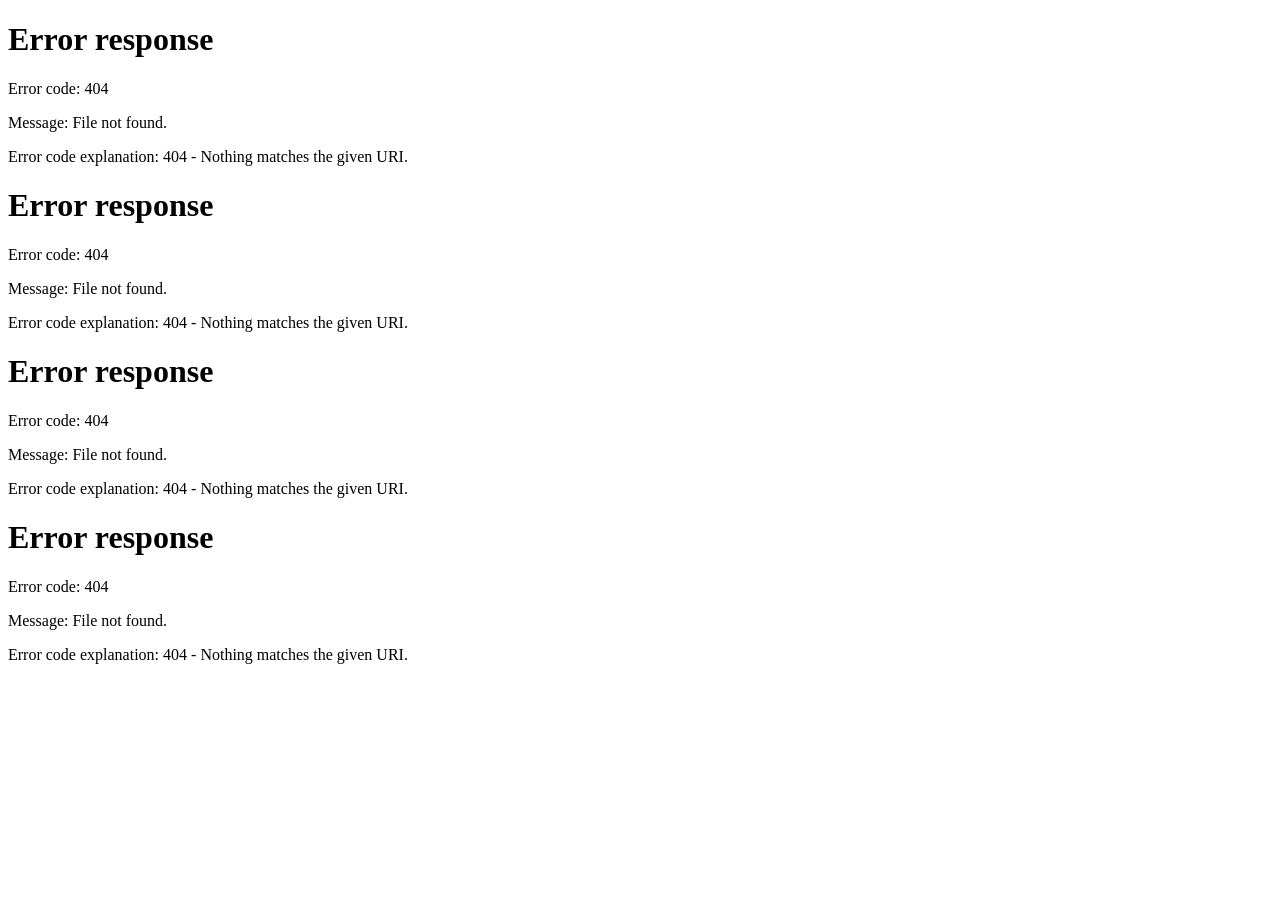
==== index.html @ e68fc1ed "Add RAYAN exhibition entry loader" ====
<!doctype html><html><head><meta charset="utf-8"><meta name="viewport" content="width=device-width,initial-scale=1"><title>RAYAN — Loading Exhibition</title></head><body style="margin:0;background:#0f1112;color:#eee;font-family:system-ui;display:grid;place-items:center;min-height:100vh"><div>OPENING RAYAN EXHIBITION…</div><script>(async()=>{const ps=['index.part1.html', 'index.part2.html', 'index.part3.html', 'index.part4.html'];const t=await Promise.all(ps.map(p=>fetch(p).then(r=>r.text())));document.open();document.write(t.join(''));document.close()})().catch(e=>{document.body.innerHTML='<pre>Unable to open exhibition. Please reload.</pre>'})</script></body></html>
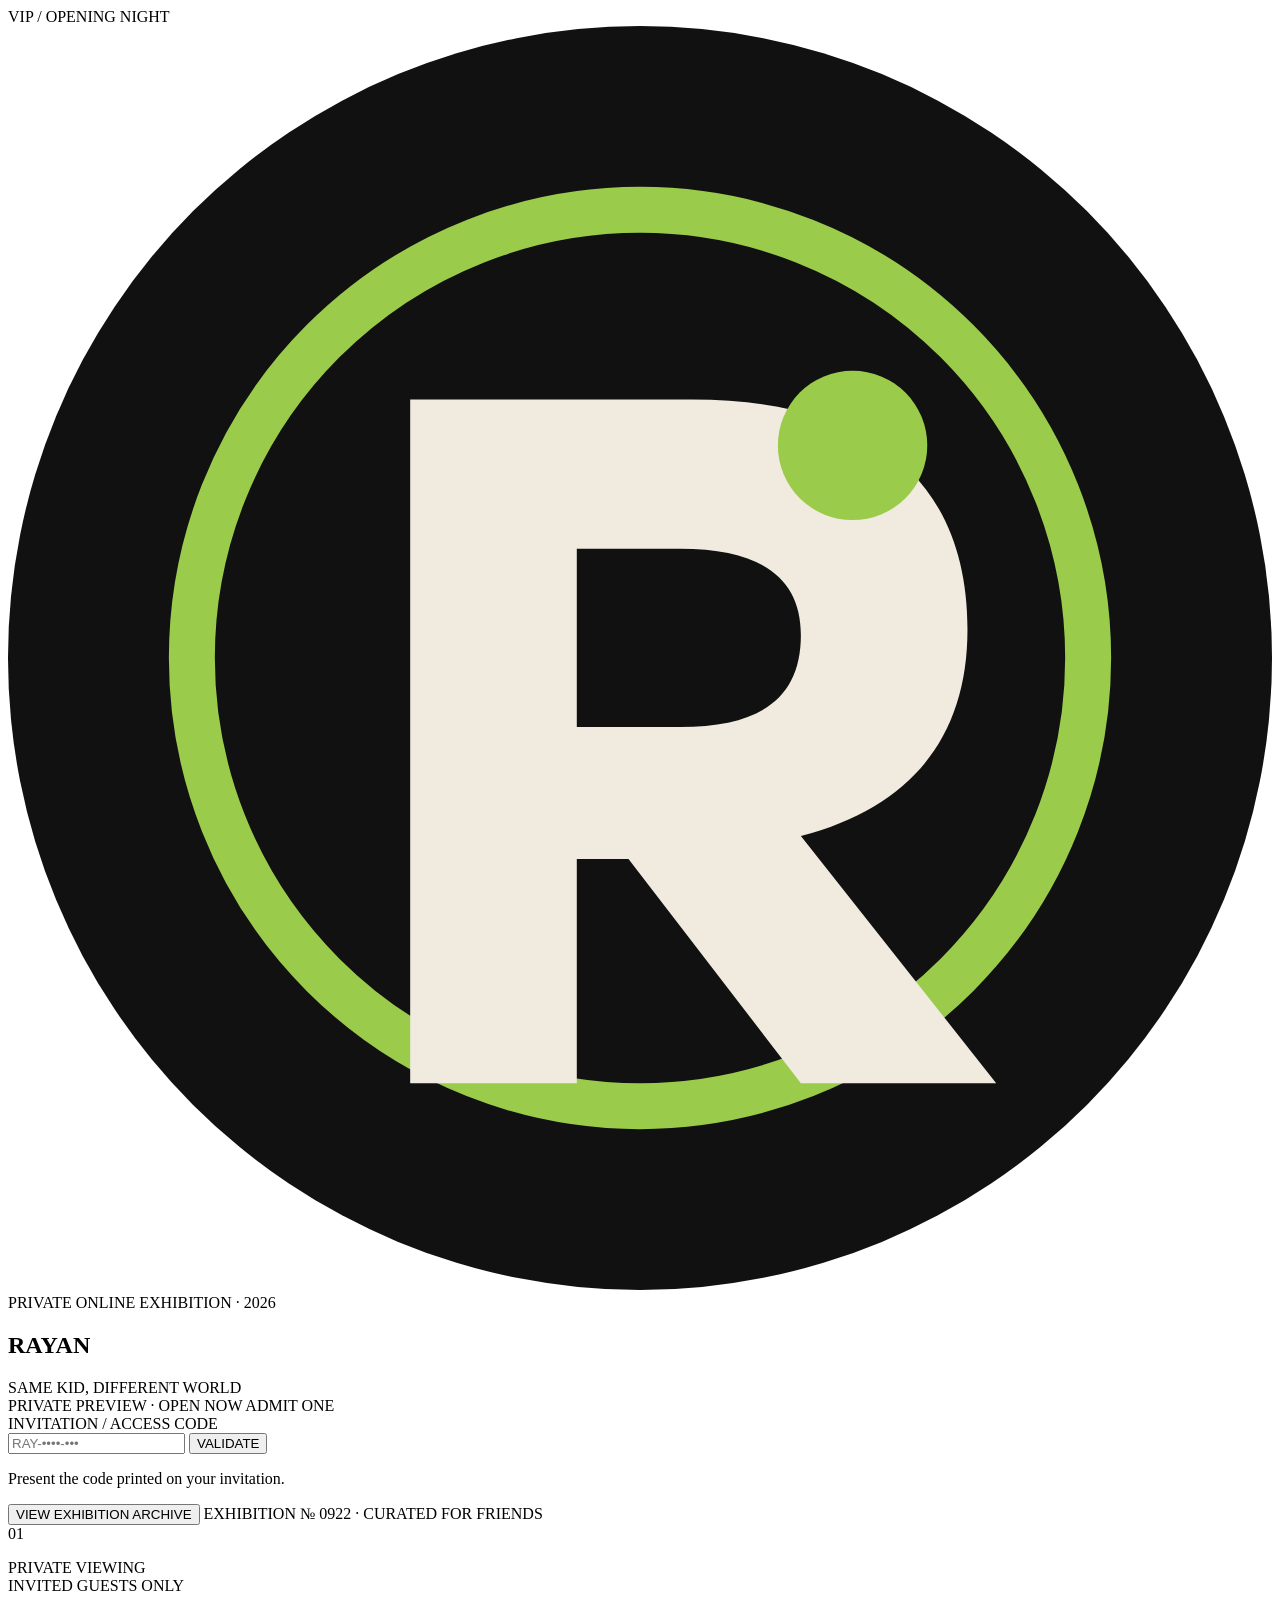
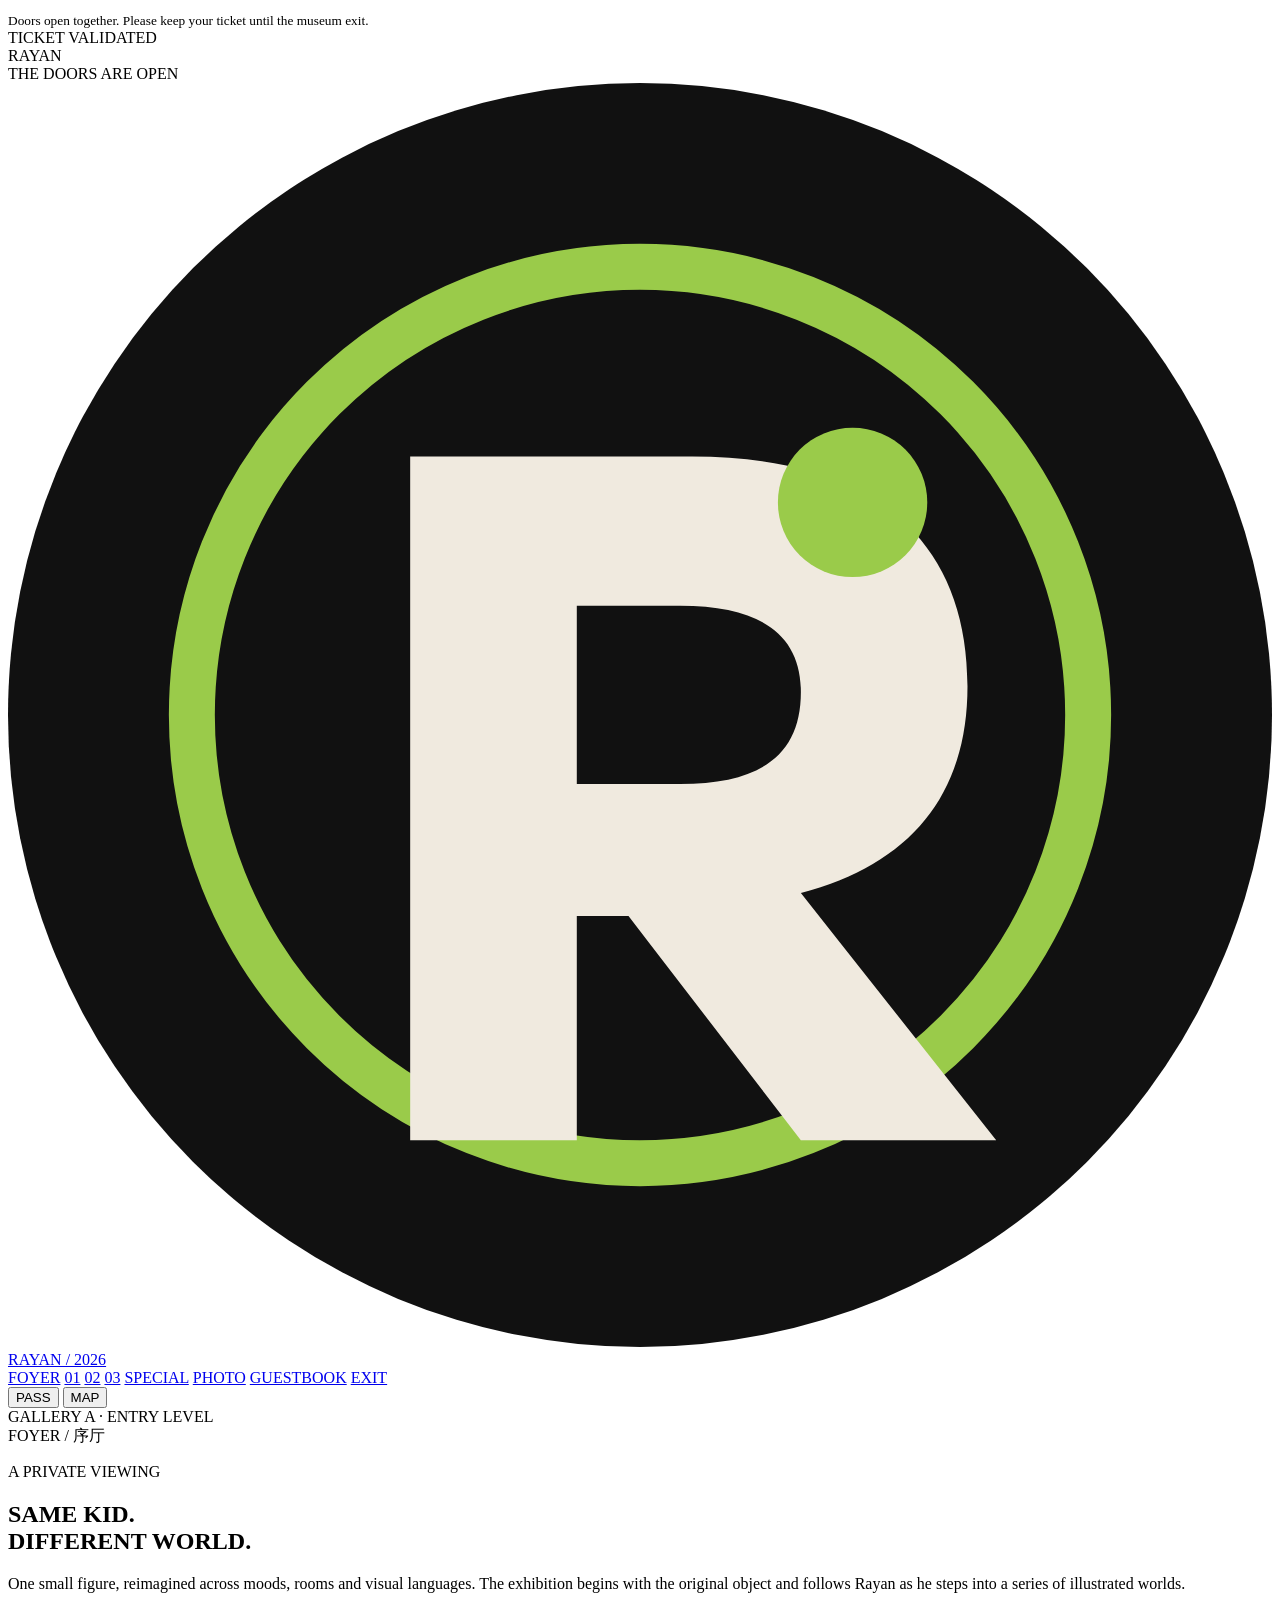
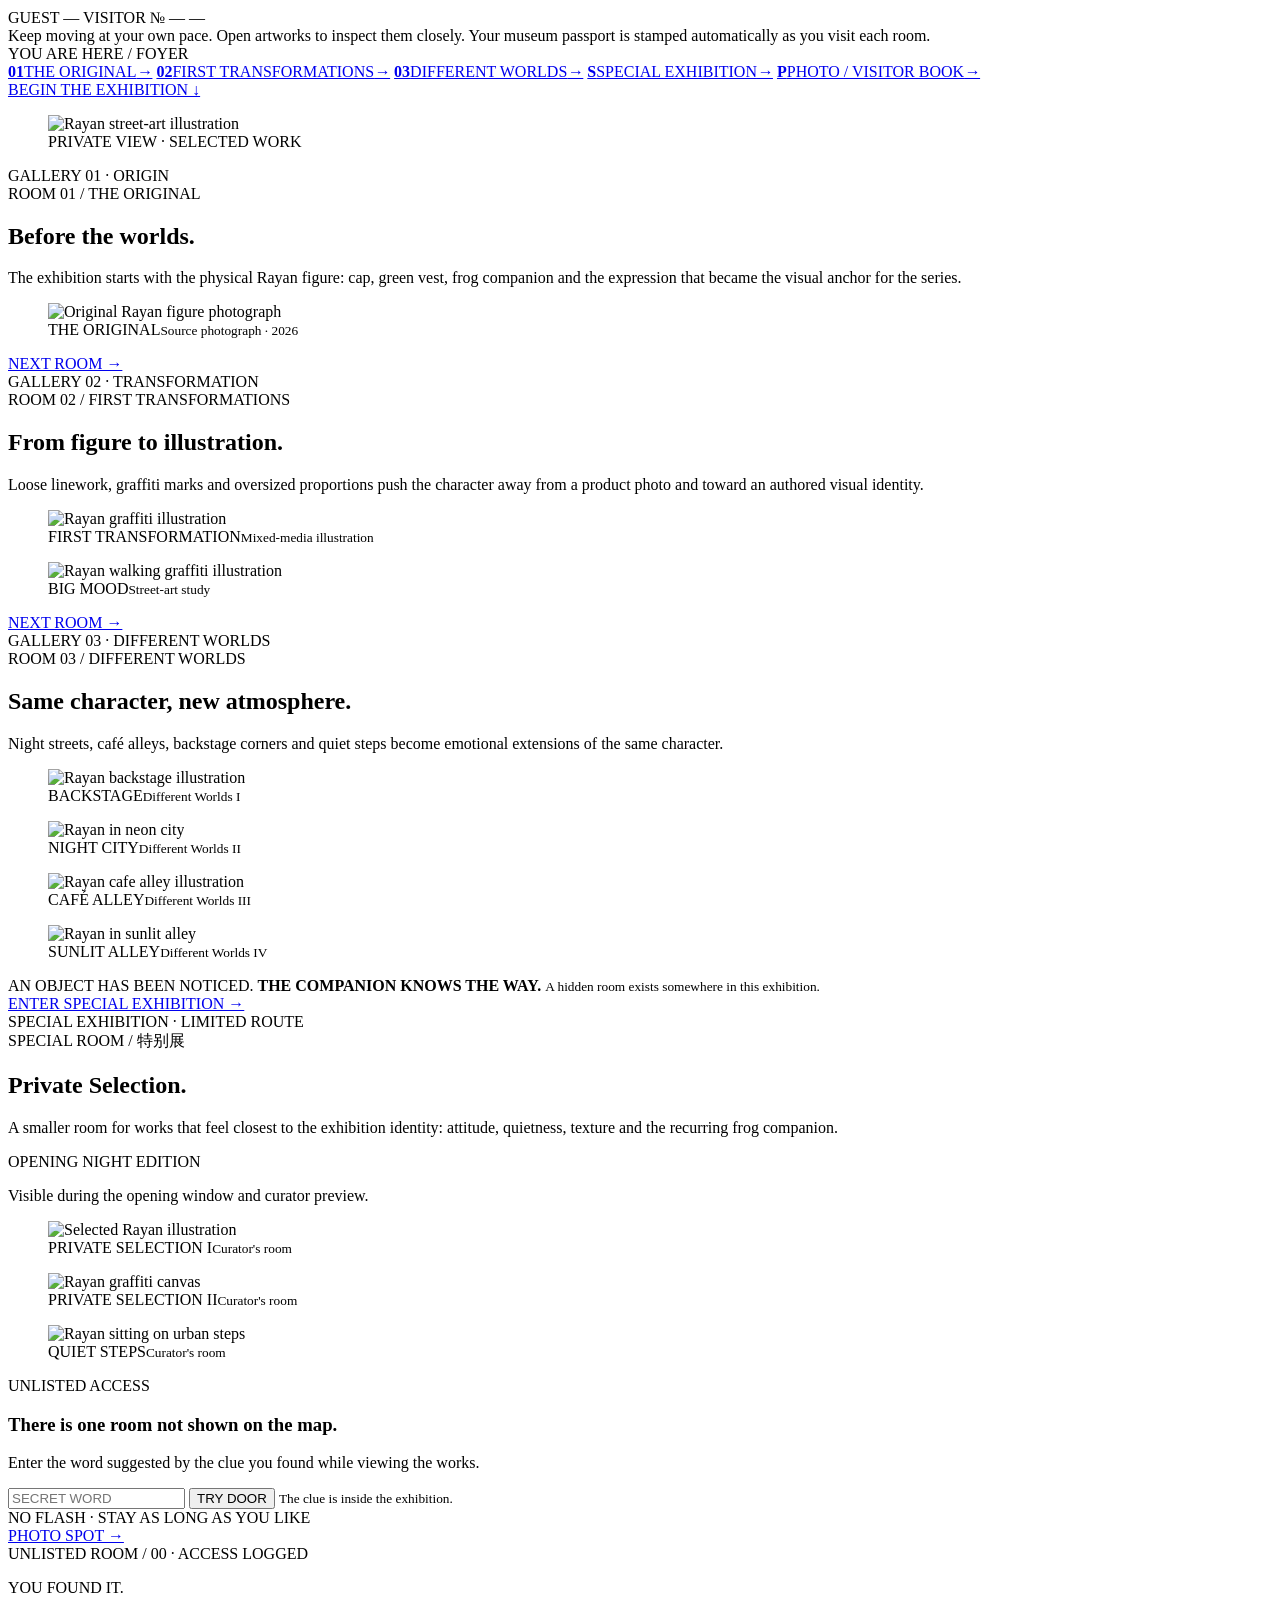
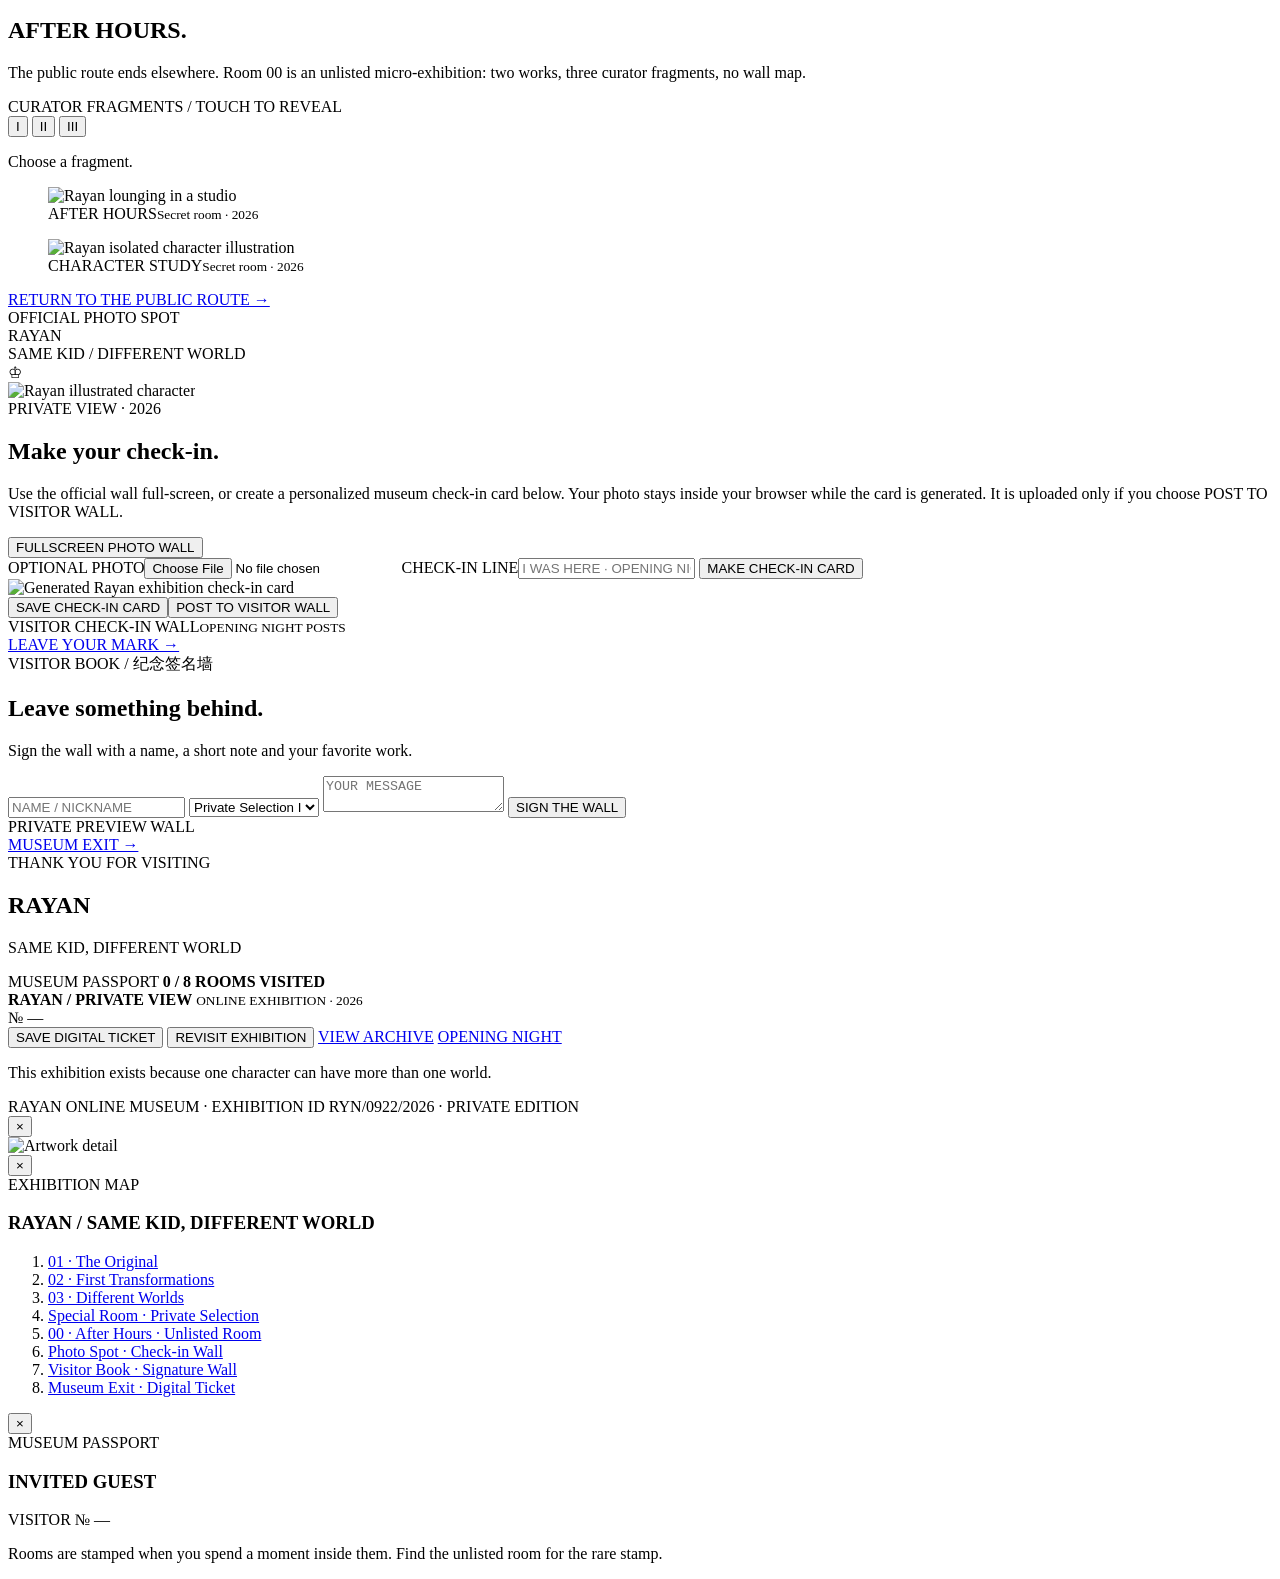
==== commit 1b78619b: "Add main RAYAN exhibition page" ====
--- a/index.html
+++ b/index.html
@@ -1 +1,386 @@
-<!doctype html><html><head><meta charset="utf-8"><meta name="viewport" content="width=device-width,initial-scale=1"><title>RAYAN — Loading Exhibition</title></head><body style="margin:0;background:#0f1112;color:#eee;font-family:system-ui;display:grid;place-items:center;min-height:100vh"><div>OPENING RAYAN EXHIBITION…</div><script>(async()=>{const ps=['index.part1.html', 'index.part2.html', 'index.part3.html', 'index.part4.html'];const t=await Promise.all(ps.map(p=>fetch(p).then(r=>r.text())));document.open();document.write(t.join(''));document.close()})().catch(e=>{document.body.innerHTML='<pre>Unable to open exhibition. Please reload.</pre>'})</script></body></html>+<!doctype html>
+<html lang="en">
+<head>
+  <meta charset="utf-8" />
+  <meta name="viewport" content="width=device-width, initial-scale=1, viewport-fit=cover" />
+  <meta name="theme-color" content="#0f1112" />
+  <title>RAYAN — Same Kid, Different World · Museum Edition</title>
+  <meta name="description" content="A private online exhibition of Rayan." />
+  <link rel="stylesheet" href="assets/styles.css" />
+</head>
+<body>
+  <div id="grain"></div>
+  <div id="vipRibbon" class="vip-ribbon is-hidden">VIP / OPENING NIGHT</div>
+
+  <section id="gate" class="gate" aria-label="Exhibition entrance">
+    <div class="gate-bg"></div>
+    <div class="gate-shell">
+      <div class="gate-card">
+        <div class="gate-identity">
+          <img class="museum-mark" src="assets/rayan-mark.svg" alt="Rayan exhibition mark" />
+          <div class="eyebrow">PRIVATE ONLINE EXHIBITION · 2026</div>
+        </div>
+        <h1>RAYAN</h1>
+        <div class="subtitle">SAME KID, DIFFERENT WORLD</div>
+        <div class="ticket-line"></div>
+        <div class="gate-meta">
+          <span id="scheduleText">PRIVATE PREVIEW · OPEN NOW</span>
+          <span>ADMIT ONE</span>
+        </div>
+
+        <form id="accessForm" class="access-form" autocomplete="off">
+          <label for="accessCode">INVITATION / ACCESS CODE</label>
+          <div class="access-row">
+            <input id="accessCode" type="password" inputmode="text" placeholder="RAY-••••-•••" aria-label="Access code" />
+            <button type="submit">VALIDATE</button>
+          </div>
+          <p id="gateMessage" class="gate-message">Present the code printed on your invitation.</p>
+        </form>
+
+        <div class="gate-actions">
+          <button id="viewArchive" class="text-button" type="button">VIEW EXHIBITION ARCHIVE</button>
+          <span class="serial">EXHIBITION № 0922 · CURATED FOR FRIENDS</span>
+        </div>
+      </div>
+
+      <aside class="door-notice">
+        <span class="door-number">01</span>
+        <p>PRIVATE VIEWING<br>INVITED GUESTS ONLY</p>
+        <small>Doors open together. Please keep your ticket until the museum exit.</small>
+      </aside>
+    </div>
+  </section>
+
+  <div id="openingSequence" class="opening-sequence is-hidden" aria-live="polite">
+    <div class="opening-center">
+      <div class="opening-kicker" id="openingGuest">TICKET VALIDATED</div>
+      <div class="opening-title">RAYAN</div>
+      <div class="opening-rule"></div>
+      <div class="opening-copy">THE DOORS ARE OPEN</div>
+    </div>
+  </div>
+
+  <main id="museum" class="museum is-hidden">
+    <header class="topbar">
+      <a class="brand" href="#foyer"><img src="assets/rayan-mark.svg" alt="" /> RAYAN / 2026</a>
+      <nav class="room-nav" aria-label="Museum rooms">
+        <a href="#foyer">FOYER</a>
+        <a href="#origin">01</a>
+        <a href="#transformations">02</a>
+        <a href="#worlds">03</a>
+        <a href="#special">SPECIAL</a>
+        <a href="#photospot">PHOTO</a>
+        <a href="#guestbook">GUESTBOOK</a>
+        <a href="#exit">EXIT</a>
+      </nav>
+      <div class="top-actions">
+        <button id="passportButton" class="icon-button" aria-label="Open museum passport">PASS</button>
+        <button id="mapButton" class="icon-button" aria-label="Open exhibition map">MAP</button>
+      </div>
+    </header>
+
+    <section id="foyer" class="room room-foyer" data-stamp="FOYER">
+      <div class="gallery-code">GALLERY A · ENTRY LEVEL</div>
+      <div class="room-label">FOYER / 序厅</div>
+      <div class="foyer-copy">
+        <p class="kicker">A PRIVATE VIEWING</p>
+        <h2>SAME KID.<br>DIFFERENT WORLD.</h2>
+        <p class="intro">One small figure, reimagined across moods, rooms and visual languages. The exhibition begins with the original object and follows Rayan as he steps into a series of illustrated worlds.</p>
+        <div class="visitor-strip">
+          <span id="visitorName">GUEST —</span>
+          <span id="visitorNumber">VISITOR № —</span>
+          <span id="visitDate">—</span>
+        </div>
+        <div class="foyer-note">Keep moving at your own pace. Open artworks to inspect them closely. Your museum passport is stamped automatically as you visit each room.</div>
+        <div class="foyer-wayfinding" aria-label="Museum wayfinding">
+          <div class="wayfinding-title">YOU ARE HERE / FOYER</div>
+          <a href="#origin"><b>01</b><span>THE ORIGINAL</span><i>→</i></a>
+          <a href="#transformations"><b>02</b><span>FIRST TRANSFORMATIONS</span><i>→</i></a>
+          <a href="#worlds"><b>03</b><span>DIFFERENT WORLDS</span><i>→</i></a>
+          <a href="#special"><b>S</b><span>SPECIAL EXHIBITION</span><i>→</i></a>
+          <a href="#photospot"><b>P</b><span>PHOTO / VISITOR BOOK</span><i>→</i></a>
+        </div>
+        <a href="#origin" class="next-link">BEGIN THE EXHIBITION ↓</a>
+      </div>
+      <figure class="hero-frame">
+        <img src="assets/images/03_gallery-favorite.webp" alt="Rayan street-art illustration" />
+        <figcaption>PRIVATE VIEW · SELECTED WORK</figcaption>
+      </figure>
+    </section>
+
+    <section id="origin" class="room room-gallery wall-blue" data-stamp="01 ORIGINAL">
+      <div class="gallery-code">GALLERY 01 · ORIGIN</div>
+      <div class="room-heading">
+        <div>
+          <div class="room-label">ROOM 01 / THE ORIGINAL</div>
+          <h2>Before the worlds.</h2>
+        </div>
+        <p>The exhibition starts with the physical Rayan figure: cap, green vest, frog companion and the expression that became the visual anchor for the series.</p>
+      </div>
+      <div class="single-artwork">
+        <figure class="artwork frame-light portrait-photo" data-title="The Original" data-caption="Original Rayan figure · source photograph">
+          <img src="assets/images/original.jpg" alt="Original Rayan figure photograph" />
+          <figcaption><span>THE ORIGINAL</span><small>Source photograph · 2026</small></figcaption>
+        </figure>
+      </div>
+      <a href="#transformations" class="next-link room-next">NEXT ROOM →</a>
+    </section>
+
+    <section id="transformations" class="room room-gallery wall-cream" data-stamp="02 TRANSFORM">
+      <div class="gallery-code gallery-code-dark">GALLERY 02 · TRANSFORMATION</div>
+      <div class="room-heading dark-copy">
+        <div>
+          <div class="room-label">ROOM 02 / FIRST TRANSFORMATIONS</div>
+          <h2>From figure to illustration.</h2>
+        </div>
+        <p>Loose linework, graffiti marks and oversized proportions push the character away from a product photo and toward an authored visual identity.</p>
+      </div>
+      <div class="gallery-grid two-up">
+        <figure class="artwork frame-black" data-title="First Transformation" data-caption="Graffiti illustration · mixed-media texture">
+          <img src="assets/images/01_first-transformation.webp" alt="Rayan graffiti illustration" />
+          <figcaption><span>FIRST TRANSFORMATION</span><small>Mixed-media illustration</small></figcaption>
+        </figure>
+        <figure class="artwork frame-black" data-title="Big Mood" data-caption="Walking pose · graphic street-art treatment">
+          <img src="assets/images/02_big-mood.webp" alt="Rayan walking graffiti illustration" />
+          <figcaption><span>BIG MOOD</span><small>Street-art study</small></figcaption>
+        </figure>
+      </div>
+      <a href="#worlds" class="next-link room-next dark-link">NEXT ROOM →</a>
+    </section>
+
+    <section id="worlds" class="room room-gallery wall-charcoal" data-stamp="03 WORLDS">
+      <div class="gallery-code">GALLERY 03 · DIFFERENT WORLDS</div>
+      <div class="room-heading">
+        <div>
+          <div class="room-label">ROOM 03 / DIFFERENT WORLDS</div>
+          <h2>Same character, new atmosphere.</h2>
+        </div>
+        <p>Night streets, café alleys, backstage corners and quiet steps become emotional extensions of the same character.</p>
+      </div>
+      <div class="gallery-grid salon-grid">
+        <figure class="artwork frame-dark" data-title="Backstage" data-caption="Concert backstage · textured illustration">
+          <img src="assets/images/05_backstage.webp" alt="Rayan backstage illustration" />
+          <figcaption><span>BACKSTAGE</span><small>Different Worlds I</small></figcaption>
+        </figure>
+        <figure class="artwork frame-dark" data-title="Night City" data-caption="Neon city · cinematic illustration">
+          <img src="assets/images/06_neon-city.webp" alt="Rayan in neon city" />
+          <figcaption><span>NIGHT CITY</span><small>Different Worlds II</small></figcaption>
+        </figure>
+        <figure class="artwork frame-dark" data-title="Café Alley" data-caption="Warm café alley · painterly illustration">
+          <img src="assets/images/07_cafe-alley.webp" alt="Rayan cafe alley illustration" />
+          <figcaption><span>CAFÉ ALLEY</span><small>Different Worlds III</small></figcaption>
+        </figure>
+        <figure class="artwork frame-dark" data-title="Sunlit Alley" data-caption="Quiet daylight · hand-painted texture">
+          <img src="assets/images/08_sunlit-alley.webp" alt="Rayan in sunlit alley" />
+          <figcaption><span>SUNLIT ALLEY</span><small>Different Worlds IV</small></figcaption>
+        </figure>
+      </div>
+      <div id="secretClue" class="clue-card is-hidden">
+        <span>AN OBJECT HAS BEEN NOTICED.</span>
+        <strong>THE COMPANION KNOWS THE WAY.</strong>
+        <small>A hidden room exists somewhere in this exhibition.</small>
+      </div>
+      <a href="#special" class="next-link room-next">ENTER SPECIAL EXHIBITION →</a>
+    </section>
+
+    <section id="special" class="room room-special" data-stamp="SPECIAL">
+      <div class="gallery-code">SPECIAL EXHIBITION · LIMITED ROUTE</div>
+      <div class="special-vignette"></div>
+      <div class="room-heading special-heading">
+        <div>
+          <div class="room-label">SPECIAL ROOM / 特别展</div>
+          <h2>Private Selection.</h2>
+        </div>
+        <p>A smaller room for works that feel closest to the exhibition identity: attitude, quietness, texture and the recurring frog companion.</p>
+      </div>
+      <div id="openingEdition" class="opening-edition">
+        <span>OPENING NIGHT EDITION</span>
+        <p id="openingEditionText">Visible during the opening window and curator preview.</p>
+      </div>
+      <div class="special-stage">
+        <figure class="artwork hero-art frame-museum" data-title="Private Selection I" data-caption="Selected exhibition work">
+          <img src="assets/images/03_gallery-favorite.webp" alt="Selected Rayan illustration" />
+          <figcaption><span>PRIVATE SELECTION I</span><small>Curator's room</small></figcaption>
+        </figure>
+        <div class="special-side">
+          <figure class="artwork frame-museum" data-title="Private Selection II" data-caption="Graffiti canvas variation">
+            <img src="assets/images/04_graffiti-canvas.webp" alt="Rayan graffiti canvas" />
+            <figcaption><span>PRIVATE SELECTION II</span><small>Curator's room</small></figcaption>
+          </figure>
+          <figure class="artwork frame-museum" data-title="Quiet Steps" data-caption="Ink-wash urban steps variation">
+            <img src="assets/images/09_urban-steps.webp" alt="Rayan sitting on urban steps" />
+            <figcaption><span>QUIET STEPS</span><small>Curator's room</small></figcaption>
+          </figure>
+        </div>
+      </div>
+      <div class="secret-door-panel">
+        <div>
+          <span class="room-label">UNLISTED ACCESS</span>
+          <h3>There is one room not shown on the map.</h3>
+          <p>Enter the word suggested by the clue you found while viewing the works.</p>
+        </div>
+        <form id="secretForm" class="secret-form">
+          <input id="secretCode" autocomplete="off" placeholder="SECRET WORD" aria-label="Secret room code" />
+          <button type="submit">TRY DOOR</button>
+          <small id="secretMessage">The clue is inside the exhibition.</small>
+        </form>
+      </div>
+      <div class="secret-note">NO FLASH · STAY AS LONG AS YOU LIKE</div>
+      <a href="#photospot" class="next-link room-next">PHOTO SPOT →</a>
+    </section>
+
+    <section id="secretroom" class="room room-secret is-hidden" data-stamp="SECRET">
+      <div class="secret-curtain secret-curtain-left"></div><div class="secret-curtain secret-curtain-right"></div>
+      <div class="secretroom-mark"><span class="red-dot"></span> UNLISTED ROOM / 00 · ACCESS LOGGED</div>
+      <div class="secretroom-copy">
+        <p class="kicker">YOU FOUND IT.</p>
+        <h2>AFTER HOURS.</h2>
+        <p>The public route ends elsewhere. Room 00 is an unlisted micro-exhibition: two works, three curator fragments, no wall map.</p>
+      </div>
+      <div class="secret-ritual">
+        <span>CURATOR FRAGMENTS / TOUCH TO REVEAL</span>
+        <div class="fragment-row">
+          <button type="button" class="fragment" data-fragment="The frog is not a prop. It is the recurring witness across every world.">I</button>
+          <button type="button" class="fragment" data-fragment="The attitude stays constant while the visual language changes around him.">II</button>
+          <button type="button" class="fragment" data-fragment="Same kid. Different world. The repetition is the point.">III</button>
+        </div>
+        <p id="secretWhisper">Choose a fragment.</p>
+      </div>
+      <div class="secret-grid">
+        <figure class="artwork frame-museum" data-title="After Hours" data-caption="Hidden lounge study · unlisted room">
+          <img src="assets/images/10_lounge.webp" alt="Rayan lounging in a studio" />
+          <figcaption><span>AFTER HOURS</span><small>Secret room · 2026</small></figcaption>
+        </figure>
+        <figure class="artwork frame-museum" data-title="Character Study" data-caption="Isolated ink and graffiti character study">
+          <img src="assets/images/11_isolated-sketch.webp" alt="Rayan isolated character illustration" />
+          <figcaption><span>CHARACTER STUDY</span><small>Secret room · 2026</small></figcaption>
+        </figure>
+      </div>
+      <a href="#photospot" class="next-link room-next">RETURN TO THE PUBLIC ROUTE →</a>
+    </section>
+
+    <section id="photospot" class="room room-photo" data-stamp="PHOTO SPOT">
+      <div class="photo-wall" id="photoWall">
+        <div class="photo-tag">OFFICIAL PHOTO SPOT</div>
+        <div class="photo-title">RAYAN</div>
+        <div class="photo-subtitle">SAME KID / DIFFERENT WORLD</div>
+        <div class="crown-mark">♔</div>
+        <img class="photo-character" src="assets/images/11_isolated-sketch.webp" alt="Rayan illustrated character" />
+        <div class="photo-stamp">PRIVATE VIEW · 2026</div>
+      </div>
+      <div class="photo-controls">
+        <h2>Make your check-in.</h2>
+        <p>Use the official wall full-screen, or create a personalized museum check-in card below. Your photo stays inside your browser while the card is generated. It is uploaded only if you choose POST TO VISITOR WALL.</p>
+        <button id="fullscreenPhoto" class="museum-button">FULLSCREEN PHOTO WALL</button>
+        <form id="checkinForm" class="checkin-form">
+          <label>OPTIONAL PHOTO<input id="checkinPhoto" type="file" accept="image/*" /></label>
+          <label>CHECK-IN LINE<input id="checkinLine" maxlength="52" placeholder="I WAS HERE · OPENING NIGHT" /></label>
+          <button type="submit" class="museum-button">MAKE CHECK-IN CARD</button>
+        </form>
+        <div id="checkinPreview" class="checkin-preview is-hidden">
+          <img id="checkinImage" alt="Generated Rayan exhibition check-in card" />
+          <div class="checkin-actions"><button id="downloadCheckin" class="museum-button" type="button">SAVE CHECK-IN CARD</button><button id="postCheckin" class="museum-button ghost-dark is-hidden" type="button">POST TO VISITOR WALL</button></div>
+        </div>
+      </div>
+      <div id="checkinGallery" class="checkin-gallery is-hidden"><div class="checkin-gallery-head"><span>VISITOR CHECK-IN WALL</span><small>OPENING NIGHT POSTS</small></div><div id="checkinGalleryGrid" class="checkin-gallery-grid"></div></div>
+      <a href="#guestbook" class="next-link room-next">LEAVE YOUR MARK →</a>
+    </section>
+
+    <section id="guestbook" class="room room-guestbook" data-stamp="GUESTBOOK">
+      <div class="guestbook-copy">
+        <div class="room-label">VISITOR BOOK / 纪念签名墙</div>
+        <h2>Leave something behind.</h2>
+        <p id="guestbookModeText">Sign the wall with a name, a short note and your favorite work.</p>
+        <form id="guestbookForm" class="guest-form">
+          <input id="guestName" maxlength="24" placeholder="NAME / NICKNAME" required />
+          <select id="guestFavorite" aria-label="Favorite artwork">
+            <option value="Private Selection I">Private Selection I</option>
+            <option value="Big Mood">Big Mood</option>
+            <option value="Night City">Night City</option>
+            <option value="Café Alley">Café Alley</option>
+            <option value="Quiet Steps">Quiet Steps</option>
+            <option value="After Hours">After Hours</option>
+          </select>
+          <textarea id="guestMessage" maxlength="140" placeholder="YOUR MESSAGE" required></textarea>
+          <button type="submit">SIGN THE WALL</button>
+        </form>
+        <div class="guestbook-status" id="guestbookStatus">PRIVATE PREVIEW WALL</div>
+      </div>
+      <div id="signatureWall" class="signature-wall" aria-live="polite"></div>
+      <a href="#exit" class="next-link room-next dark-link">MUSEUM EXIT →</a>
+    </section>
+
+    <section id="exit" class="room room-exit" data-stamp="EXIT">
+      <div class="exit-card">
+        <div class="eyebrow">THANK YOU FOR VISITING</div>
+        <h2>RAYAN</h2>
+        <p>SAME KID, DIFFERENT WORLD</p>
+        <div class="exit-rule"></div>
+        <div class="exit-progress">
+          <span>MUSEUM PASSPORT</span>
+          <strong id="exitStampCount">0 / 8 ROOMS VISITED</strong>
+        </div>
+        <div class="souvenir-ticket" id="souvenirTicket">
+          <div>
+            <strong id="souvenirGuest">RAYAN / PRIVATE VIEW</strong>
+            <small>ONLINE EXHIBITION · 2026</small>
+          </div>
+          <div class="ticket-number" id="ticketNumber">№ —</div>
+        </div>
+        <div class="exit-actions">
+          <button id="downloadTicket" class="museum-button light">SAVE DIGITAL TICKET</button>
+          <button id="restartTour" class="museum-button ghost">REVISIT EXHIBITION</button>
+          <a class="museum-button ghost inline-link" href="archive.html">VIEW ARCHIVE</a>
+          <a class="museum-button ghost inline-link" href="opening-night.html">OPENING NIGHT</a>
+        </div>
+        <p class="fineprint">This exhibition exists because one character can have more than one world.</p>
+        <div class="museum-credit">RAYAN ONLINE MUSEUM · EXHIBITION ID RYN/0922/2026 · PRIVATE EDITION</div>
+      </div>
+    </section>
+
+    <div id="lightbox" class="lightbox is-hidden" role="dialog" aria-modal="true" aria-label="Artwork detail">
+      <button id="closeLightbox" class="lightbox-close" aria-label="Close">×</button>
+      <div class="lightbox-inner">
+        <img id="lightboxImage" alt="Artwork detail" />
+        <div class="lightbox-info">
+          <div id="lightboxTitle" class="lightbox-title"></div>
+          <div id="lightboxCaption" class="lightbox-caption"></div>
+          <div id="artworkViewCount" class="lightbox-meta"></div>
+        </div>
+      </div>
+    </div>
+
+    <div id="museumMap" class="map-panel is-hidden" role="dialog" aria-modal="true" aria-label="Exhibition map">
+      <button id="closeMap" class="lightbox-close" aria-label="Close map">×</button>
+      <div class="map-card">
+        <div class="eyebrow">EXHIBITION MAP</div>
+        <h3>RAYAN / SAME KID, DIFFERENT WORLD</h3>
+        <ol>
+          <li><a href="#origin">01 · The Original</a></li>
+          <li><a href="#transformations">02 · First Transformations</a></li>
+          <li><a href="#worlds">03 · Different Worlds</a></li>
+          <li><a href="#special">Special Room · Private Selection</a></li>
+          <li id="secretMapEntry" class="is-hidden"><a href="#secretroom">00 · After Hours · Unlisted Room</a></li>
+          <li><a href="#photospot">Photo Spot · Check-in Wall</a></li>
+          <li><a href="#guestbook">Visitor Book · Signature Wall</a></li>
+          <li><a href="#exit">Museum Exit · Digital Ticket</a></li>
+        </ol>
+      </div>
+    </div>
+
+    <div id="passportPanel" class="passport-panel is-hidden" role="dialog" aria-modal="true" aria-label="Museum passport">
+      <button id="closePassport" class="lightbox-close" aria-label="Close passport">×</button>
+      <div class="passport-card">
+        <div class="eyebrow dark-eyebrow">MUSEUM PASSPORT</div>
+        <h3 id="passportGuest">INVITED GUEST</h3>
+        <div class="passport-number" id="passportNumber">VISITOR № —</div>
+        <div id="stampGrid" class="stamp-grid"></div>
+        <p>Rooms are stamped when you spend a moment inside them. Find the unlisted room for the rare stamp.</p>
+      </div>
+    </div>
+  </main>
+
+  <script src="assets/shared-config.js"></script>
+  <script src="assets/app.js"></script>
+</body>
+</html>
--- a/assets/styles.css
+++ b/assets/styles.css
@@ -0,0 +1,4 @@
+@import url('styles.part1.css');
+@import url('styles.part2.css');
+@import url('styles.part3.css');
+@import url('styles.part4.css');
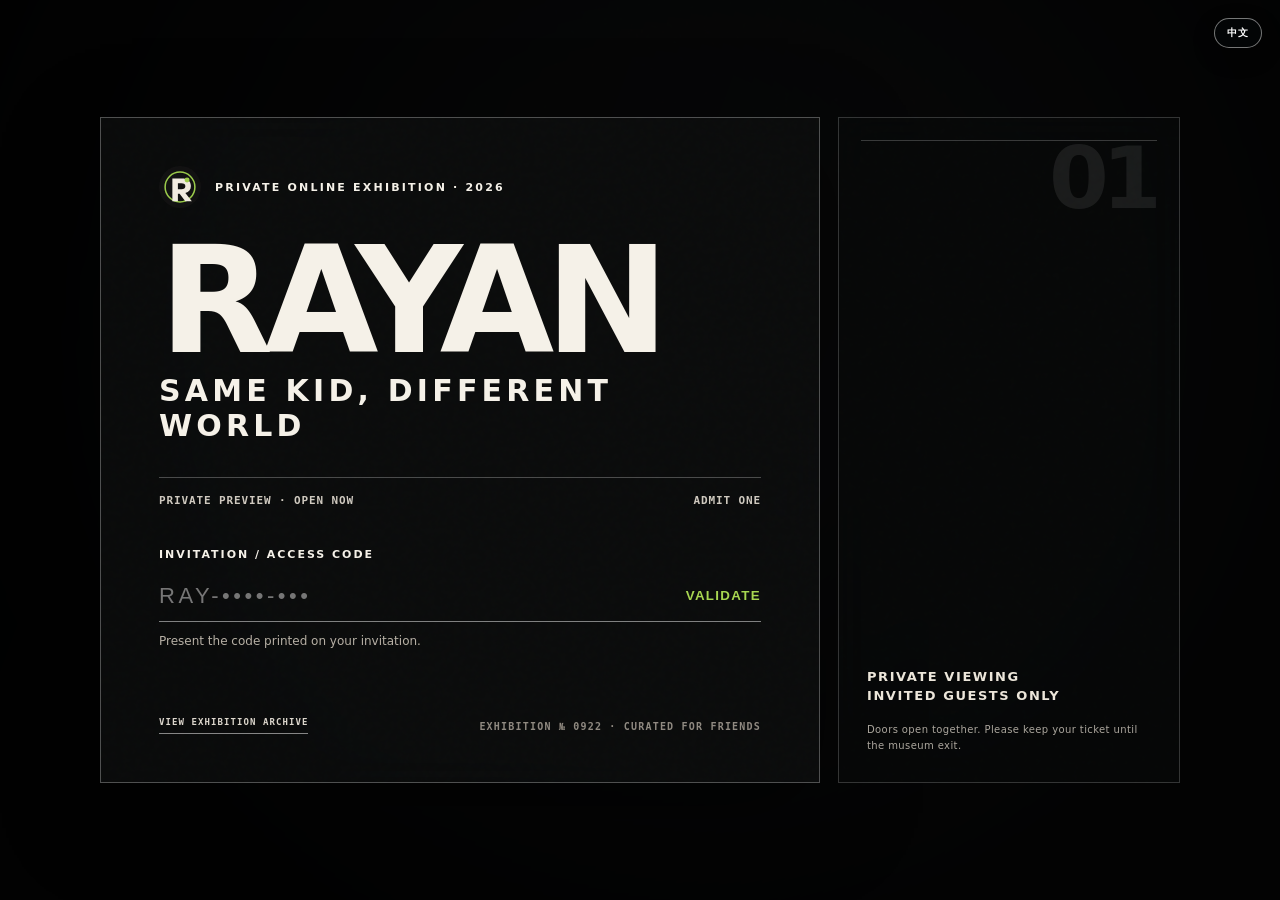
==== commit 5db76213: "Expand RAYAN with bilingual Photo Salon suite" ====
--- a/index.html
+++ b/index.html
@@ -1,386 +1,249 @@
-<!doctype html>
+<!DOCTYPE html>
+
 <html lang="en">
 <head>
-  <meta charset="utf-8" />
-  <meta name="viewport" content="width=device-width, initial-scale=1, viewport-fit=cover" />
-  <meta name="theme-color" content="#0f1112" />
-  <title>RAYAN — Same Kid, Different World · Museum Edition</title>
-  <meta name="description" content="A private online exhibition of Rayan." />
-  <link rel="stylesheet" href="assets/styles.css" />
-</head>
+<meta charset="utf-8"/>
+<meta content="width=device-width, initial-scale=1, viewport-fit=cover" name="viewport"/>
+<meta content="#0f1112" name="theme-color"/>
+<title>RAYAN — Same Kid, Different World · Expanded Museum Edition</title>
+<meta content="RAYAN bilingual private online exhibition — expanded museum route with public galleries and hidden horror rooms." name="description"/>
+<link href="assets/styles.css" rel="stylesheet"/>
+<style>
+.language-toggle{position:fixed;right:18px;top:18px;z-index:1300;border:1px solid rgba(255,255,255,.45);background:rgba(5,7,8,.78);backdrop-filter:blur(12px);color:#fff;padding:9px 12px;font:850 10px/1 system-ui,sans-serif;letter-spacing:.08em;cursor:pointer;border-radius:999px;box-shadow:0 8px 24px rgba(0,0,0,.2)}
+.language-toggle:hover{background:#fff;color:#111}.curator-note{max-width:860px;margin:-28px 0 46px;padding:14px 18px;border-left:2px solid #9bcf4a;background:rgba(0,0,0,.12);font:650 11px/1.75 ui-monospace,monospace;letter-spacing:.015em;color:inherit;opacity:.82}.wall-cream .curator-note{background:rgba(255,255,255,.24)}
+.curated-room-grid{max-width:1100px;margin:0 auto}.curated-room-grid .artwork:nth-child(even){margin-top:8vw}.horror-grid{grid-template-columns:repeat(2,minmax(0,1fr));gap:4vw}.horror-grid .artwork:nth-child(even){margin-top:7vw}.room-secret .secret-ritual{grid-column:1/-1}.room-secret .secret-grid{grid-column:1/-1}
+.photo-salon-room{position:relative;overflow:hidden}.photo-salon-room::before{content:"PHOTO SALON";position:absolute;right:2.8vw;top:5.5rem;font:900 clamp(42px,8vw,130px)/.8 Georgia,serif;letter-spacing:-.06em;opacity:.025;pointer-events:none}
+.photo-index{display:flex;flex-wrap:wrap;gap:10px;max-width:1100px;margin:-20px auto 34px}.photo-index a{border:1px solid currentColor;padding:9px 12px;color:inherit;text-decoration:none;font:800 10px/1.1 ui-monospace,monospace;letter-spacing:.06em;opacity:.75}.photo-index a:hover{opacity:1;background:#9bcf4a;color:#111;border-color:#9bcf4a}
+.photo-method-note{max-width:1100px;margin:0 auto 42px;padding:14px 16px;border:1px solid rgba(255,255,255,.18);font:650 10px/1.65 ui-monospace,monospace;letter-spacing:.02em;opacity:.72}.wall-cream .photo-method-note{border-color:rgba(0,0,0,.18)}
+.photo-room-grid{display:grid;grid-template-columns:repeat(3,minmax(0,1fr));gap:3vw;max-width:1180px;margin:0 auto}.photo-work{margin:0!important}.photo-thumb{width:100%;background-image:url("[data-uri][... ELLIPSIZATION ...]CAZedYnRMnRvDqGnNiGGFWFbDt05T2Yxs3wBGv7TBBPYbFrjKNODLIZYywe5joLIEq24CDytFUPX0EFZQDCyVZsYGR/1/PDKdJopugT0DcPxyif2DkWTkdHPP0iHIp9UvgrZRwSa/aGoLmcifskiszDssv0fj5WgE186SqPQ7rilAkGgANHJI8n9AIW5BXt1H5twz8mf8VTj15kcW3YDs8MlzeBbbRcr4WEAAAMp5CoVLvK2SZBt6XrX07s8or/X39kYrVojMIJ/v+cXWaoBV9PoqWzIXd2JSQ7xSWNS3haCQmo5jO8Pj9jtnH19fzkxpEx+LGZTBdHRovpS6JD4Rc5untMunbyl+MYUZyKnQP/I5cXAAADBia0q+s2fhcEvOJ2ubCYOKHLROfAlQLFySzqD+QrjZ9PtHBpen9wN7CefkqX35NmMZEuo6gbCCy/sB82DFeZ1ui6I0UhJUSZpeVgBQWPiuzgvcef/MMLIAAAxvKapDf6fNKyCAaeJaPkYOQ5e0r+fr+vnCHJgzIjbd5dnBUPFHPVd809ThOq/xhsJcLnT4hAN7vw5+/rS9DaBrbJx1ON2SHg75frhd/SjCsiUfPxMM+i6+KeznAZltsCvSK2Q4fY5e/W5NCACqs3D6p4OHbCyGV2C0qqdl9KC/tWr4oKHjcUpWHFDKFIdbsLl/hdJy7ZcuROe8GJyXxDyPXoXA1c/vT4tlR58/[base64]/x7btfmG7Gv0Dhm09aT27JEvwZv2ogD1r0kkjQSftEtoy6fUiC5869/[base64]/ghi+Jv6ugSVkWTRtkVyE+gcm+8+mDEcqNkzZ4+LKuo8P5iSWIy6+UYxUbXWrWxeM6JSO4LZZb/PGiSMuvEY7voo+R/AuzA32tWo6kEPwdPMNtAvXisJ98AA1jG/ea1OcSFJ8kHmZjVdnyjKMYNSn0Jxs2bfXf35bV2SV7Y9sU+/t6a2+yYwZQQkwFT+LSuv8F53Azz2moVBN9atcgsiii+/XeE4MmcvG8wvwojBkItt3pXzIG4H1BFPARDjs6BAPgHlMOHc7ED5VtcItVDBmx+CsiaTdEdcN8BjsTqFYLDSTEMSEBuiILUHCut21BcGUCOwBqHHvRVNIzIs8K1DcUX7fgAz34PtL0EpHN6HUilsjED/ZcQMG5v8kvQlVaD6BE3MXLz0ezCp46x7fSCyWVI3nhmIB6Q642JR0l/kI19pEOELSusKPSJrd4aNdZ4ihm6QrjaxtscWQ5r8ENBOkxHt3Tm64p0uDSfjfvzOUH5hm8f2unNf5sxOFIiM8UDBV/Id6jmQhdEO5YRDOVJJ6mJkVyWQZSKCkp6wMcXfjccmDKdEQ6jF00uovJUSStAN6p4oCqJDP1q3wgAx4jFSykhYPDV9qOak3c7jhsfoeyMRYtAJ7CuHrE364Z9xjGMkrIttvGd7NnB6+ISN5jTDxTg9BU/iq4GB2JyzcyklzNLHTnSzX0J54nPeXAFlPMGfae4VZThdPbbZsWEicdzsme+gQbKrbPIehHm7PN4qxXScWnKmbMU9QlPAoYvRjVm03d56mZucqfMsrOOlc+GM7D79fzDSHywTsFSw7o8L23Mgb9uEO/Fma+MDbOmwoKpnnViafqRawt8/B/Rcw89FITdZmjgprPkZXFZwc4NXox7/XfPpbOsYKynbzIyOkApoh3zRcvHsBXwGucGM3ml/LGnvmcJxZEUCrE8jFP6/zAM5oZDvry/95F2ARh8zeQg0M/tMQM5kI+lOpVCreNybIaGNMohrydf4L8LlsXmcDYIC4lcTUAXB37D/e4XGFIFo5tvaeMkpGsP98rJg7t5ANLBW3BIE2rmJmYhr26X4L6xEY/fIwqBD1qxTL1KQow2d07CI+R7g44QsBDKQuWJU6Sd3etw3ES0y1lZ0gpvAoLhEFoqEBdaPxomgO2jw1DNgxW193yJoI32vvGTNbx1mApV1wMvuyNagJWR1elmCs3mUDBB0fj/uTTFFI8FGZegm6FJEEBG6c0JBcCZqLpgU+OwSDnUd/EbTtLtI0AEFyEDGTeJ7v1Pqs4T+VFYWFsIzoggRGRS1nl3L7bA8lI7LowxZK9o55hlfCnksqgVzt96FBl5bx1T3JRXQ4OopiwoRchmnXw+4hjBm2TCrRW7ewLY+jHPRIzQQoK52CFPB/CIF99bML+Ivmx6uUTXP2kmd0G4egf5a9JAkIhON9T4C4zyVT7iq8ACp7sfNoPpv27Gx4Xl416PYUZV6uA8OkxkJEKT/YOX+hlfAvmiVh6jitpvaCMNj/X6JKiMRdWt3KJgjU5GPQf4ydYwXGr+21u2SxntRVsxHwwVq6ihYulshvZVJmiAJw4PjW1SnXYZF1jiPYhLfFIRfF2IIjalma+9/Co6M2lWw6sxosxi5Kh5FZOKpgL+2d4Xb1kbWj9+jcKAsPV8AoBUt5+tgodGCoSwNCCEzoEOBswFC/YWnXvp8h8o5CR9E47jy5sf/DjDESl97GhkIfPMVKctvY2tvuXWHzlwrsbWDIGkEdWXb1CZQUcCilK1UUnQ84TaCwBd1ldbtfpwf95G/lCq/Sf2Ehz4CdpYZr0PQ6MKTVPP4VMKHkukxZltwbOVG1u1GQZfxcUjcYnnRQuSqnsccG3TOp3LnRy3DuQCxyQONdB0FMGgw20QmMhqeBBc1ez/WXWULyITlthk2+6kEOccnlyzm84Ckg+a0UZXO+hSLKFq3GQFWyM/TE/kFr1joagDyOQwpr3ogh9Gxqejkx9T9zhTDHnAhN5xpmiMHLahjUKauWugmYEXbV3tERQKxa+UzD9Z9ZDggJGDcvm3En0nC/V+5O+wmTlx3O+jk+poZQmHrM3NaCPexFQnrRRvyVi3ekIhdAh+ejU4pComtHTBz7nrslI8HX4WsNjQz9hZaA/ghyb2IX1s2Ff0LkAbFYQcovpQkg/apf7b41k/u6wrupeOK/IzQzVfNIH0NgmtjXXLYBJQMDzQV7le2UVviBZ2uBFQYI1dLNbYFjsJ8Ekz2StsNJSbttyzHQ1fq6mX6VyJS8beOUkC9AC2LPyW96pUJX2oCVWpcnfjVkElkLhBJSbgLNquX9gggD0gcmV/HGUv5qQp94zHq1cYFFsmNi5rAg73iVCBtQAeZTf77qSl+yAtnLmZf2dLhfacCG7tdiYQAYBBmn5+2XqXUVbGiLY5wIciDbKJtC/UaW+yBxUez5iIRwbj7qJZwz1dRNh9JG/s4Sd+WADher2oXm8TG15vbfh1opBwvH70s3ES7vRBd9VPfjzKvaDteBnlLOJK3dfLVHXekayiaHDbWpMqDfj1y1GmhuY0AWdCpVQsONcBFYr3ebWX2+ekkbwfqp5YLfOs7/jIpCoFbO652l2xhe6D/pL1ekfhz1N1eBI+lp/vw6XCygGJMygmfI3A+fdjp+aOPj7SF0FNRbd4USHy4WCw40RnKz12G0cC8twwPiPRzfE2LFbsMBD3n8+/VyaxmhrgtDmrVqo75mPJRxyzSKq+j5KIiwlSMLL1YmRJ8WNUskr0+AwLXg8TMO0OVEYngRIIYVzoHHTem1I2DoQndK4AimfATAVHOw6gdOEyKXQCig0rpxqOkzbcbAjGcdMg2GdymE1tZ2oUhKVcBd/iPvj/NNXktaU7zAH+s9lKV3zj+kjUQHWNzAFsI1V+PUwx8F5cxsIAd5UH1ygbZln4+8SLdXKqcUcxnOLXg578VxGw1NZPJhs2KTbf4ZhlZMwzpotPZ6Ec5qflsyfWxDC/QStZEcuQ7Uv9EfOpcWEe9kxJRIMscbxx+YRWMZu59xlv82jBPyFIjdXB9sY5v5xO4ynAaC0lPb+X5ZK+3HMthsFjCpm/unLYztWbmxd4drnRGBGzp58fwT9r0or9cIqQXG8myXAcKWVhwnc33WtiBo+RZdtucqjgyV5gthjpfn4YByrswGLPYCqgO2bnd8DhCEvUwtupHaam24z9X7Zp2S1k3I4NN+0VQH8GVRtLBngHl+4QHVIrYGbTxXyM6+CDqsz3vZVDeL7XXeNyjKPaa/JnjqIXKoiJkPypme/4ikdPZB3NObUum+vZtT1xdKg2sFKJJGm4y7AjmxjE5VrBrxC19rjZuvwPdGJbE8JU7Lyg57exy0fMkpkPKOHY0YqmGZS8+7S3aU4ZXWcnRGTerySTwfO9hpqbeJj2CfMJiNR5gqq4Qt6qQg5fS9R9TFprPwD8e/7rowLd6LfZnOJRmjCmOKd1EytJzoV2hzsEaj1lrBGmqFiSC8ztGvNwvB+4eqczjLOle+9EUKohpzfkwVqQH3rQPLFtf3soC+JqoI2nb0uc8abz2rVTL5aHWckRnXs5tWOLKy6l2aeYSwjIcBhH0S5PoWtDWR1K4MSZriHG9XA/WZS5WOU1rpP4mewR7lHnz0uAT9/ETE1MJwLWul5VZzlibYUcsjigOGO9jb74pKrCwovBgKmwyP/Q9/[base64]/rU6AB1E4H7C7/n6dHxzEwGeNbNQlhSC3iizhB4iFWUS3Q+dUNqYfprnP9fY6Kq/6Ak5S8RR5PpbEzQxAEsL6ErKrUVB0LMAXmoO06RhiM9aIZ6pbBcR+MH/qlDVKUdAENcrT9sKQTygASP0cZeN0iVvHNIG3hcTu/VldyjEYEsdRWgDPMFMApnYiDDRZtCQnHpvkIu+eT053K+dXivohCGKg7TAFfSfVnIieJcFcyhf2kx4scDF2yvHUpObXkTeQxoyFCx77DE9INVAb5PpMSnDzyf2EgHptGxd6bbd2j7YQ3j0AI6KSRYjl/cMFIZRbo52kl/7yxJJuNBSeB27WcDaDOz4Lgsj3J1ye0P0gJBIAjaorq6ELg9Bn0zqGMyBe58KponBymy2hqtu5X6MnrEGBLOYMkY/XbukZPKI/wHxHSyyyLV41GbgG/Qh607ccVDwrJYzZHNwJFnqgCK42v4Ldk1yIfMaER1qy3KIgWNvNH8dSNPeOURXR7LI3k05iXcv/QWWNTQGQ6pABYdKn8AdMtCa8UpbCdvH9dUK6jqhFvXxL5BpjUYdqGSWjqGGAeUXaxcaYCPo/6+xb1HstNr6ZOvjxpF76GGdvhY2v/xVCFHAcw0/Jc7106LTGxxMgYwctFc9V99r/[base64]/azsaHVkeNdiKHDBVHUr2PgMiWDyei8wD41jzOG1lSsZ82YngaAQN6Jo9P+uhzBIs9/hQRpr/PUtciWdpXnORJM8d1Qlepfvs4dN3NuHp7iNMcfQeViesaI0CTT1sDlMBttc4QRijZZ3G5PH7sUX3HwU5vE2yRkgIA+9loXBWwCEjCkWrb2pP1r71NKmex9W5VXoOSA16z4Y2Q/WPWh/t4mEJ7SqmpOlDV3T2dVFAafRToXjT2ocYCFG7eVsqZYjQJPnjEGluezViF7s4WcZ3XYEkMvYF3nDzVdE0L9qC+rT3Qn/dzK2bfvJUqTuK/VoWlRDHY5z+NvYWn4JyJH+vFxu8nCZ9srHc4LcY4/l4/[base64]/murLp4f10ITry0raIgvHBkXBUJlTZLt5R8bVg5N9xaWzbG7lh5ATEH+jQ8ljNQGI6GH11JVVvalTj3PXj1KG9oTdat4/cMwOFangy7xyjz7ebE9sI7ZOJErzZMNq08Hduq1UAKIMbu2mwt6+5NaXBHV7YC4/uWPMpaFa/HURK2pK9KMOmuCA9uQu04wULaZjJ6TNSA/8gbdkE6AeASdGoOQ5O5xT6MJXwo1IXyuXTHcfXejoi7sCKmYPTUY0DOEF3gRlyDbszkNXpv+BROGUJPEsjMEKKgUFn1L6MFR2RE7A6ccpm6huaOOZvdLH9OiKjVBeZeFV4KZ1CnNSuHrBK8Ctz5vTD9YOzpIYittpo72FxPY/[base64]/h+YbZSmp79xUEpoHzmBEJmMJTsM7WP1chjRYKoNF8Z8y0frbNHhqePqdd9wPv3cU+35etRE/b/[base64]/+97W97L/vngvPsCAM3nBRAwXmEa4C+00TZiqAvXrWvKyTCtrECR9KOE6wSHxCMgTqLQWn8sxLH0OGnFLgx4iZAiKCYdLgOT3wWEtIA6DtWDjOou/cZ5An6iAnc4mKDpTrLBT0fMrxwOKTJj94u2oRCNeZLVvejm2J/UQDF2UsFqWQiTNL5vFJwtvWkYcQW6Nt16uwsJjkOX5erfutD0OSgmtfwuHpoqCLCbk00QU5O6IWd5/3yyy37AZMMzgetsjQx8j1Ks0FZmlW9yT2+EvW12k65scoScwoq+BLujb/fZP1Hn605lH06ImdGfOxX60/ilcKBCwOaLBLd2TnIOH0EdNdgcQAf+lbXTJyYKTCncrAW7OO/q4kcqbFi2bmQM1p6B3XpEZNkDoAVXW1WvPBq4NUm7MtxqlopjrthCHweis5LFtsVyR3qrmGEElXsoWE7UqpGwl0nq4577H1BwePWxUeR8BnfvLpVkAAFIsAANniso13PyeWS7wOLInqi9bO4Z9/17rKGimA641FqvXCdLZf2uTskFWwmAMDLxFwypiEhSoc/xfGMTZ8BU62RfGPw6xGtfy+JqPVFJOAkA3+YPwNqTYY4VFi8QeqK5ueevrNUu2EuDRUaISwfca5wWFz51noCzzy0MpAasLc11oZ13ZgbiAByvlUCVMqAs3fp71SiXdCrI6j+RKLUBzR+teYTfzMbh4UqS+Gvg8dhCyo/H116tZKfW6JhHRqtEW9osvBkWUzmoZC3ue7OUR+Mn7fWhzQ/WqNYWFTS1kpJDypSra/bE+iDUioQhcZ3G/LhdJe7cGZhKbEWVhASophJkJGD8fLiPlKhEJOTEKh8kUz1iTollesdsr+M5tWgDm/RihNhTy8Wzi3wTkcxeTxjwhIMDSowExaA60IVxEQZ2gDivIAAV8/T1ucn36YerohBZedjlBaYKfVr1iyLylzUHWzMyA+MQIheC0100ZF624txwAdhbaJTTBMHaH1KZnAxKV4egBPhwud09y2KXEoTDT364kAVDSc86EMf/oaEa6ngq6NJ+6Kx2zE8W3qPTUXiWAFsKfomgQjw000uF7GuTaMrzzi9EOIvlmlMJX4VrG1BH3Yd8vOyOLPLcfkeF9ZfUlrrehvSPy84fvJRBj+h4Ml/Gn50zrt82op7xJ4kHv6i6YE4dH/XFmuLfbkarSI/uTBD70tpu62igNvcgC1icxUIV6H1pIZHAgHdO/9sC69/U7vMwRzFG5DZbz3D+Po0f41U4h4CVkMQ6hLIu1UduYg306vrpD0fP+/YV7EBd7x4WjMsHz03O0wY1mEJoiLo3/j163ZfkLpnI/ts2jDsiLPjXpxJwzZ1uDv+JvyhrQ2JN3yh2KmFlcQR61w3KT3BgBsrLw+E+NJNBENyHdPkGuamqVAZy7AC48wENi6BMAL2BT6EvpuWlIFzsJ4Akv4orgiuWJGE4ow86jcvf9/p6NOTVwWQarPOoSxStlJhKDaO3yUEsqxMSV9ZARYBntqVZEHq7IbIMNrrbq5DB7uu4gKpoY7rVr7bR35UKHFZHbeHjSrLNAKRYvKgYtTH4XwFDHaNRFmL7vZOmmt0LyTF3rHNJIgW8PyJkvAgIz6rpcIdZg0vX/g5Su7DzLPfC9WXRIvGHF+JbhQkmwC3gprMPUhxUprHMYlsAHg0GHvjQJXwctPnJSKxoH/dSiJbxYl+chnYKvboN1d8jEvtVh8pjYqHhylgtBkZlKRsfTtiIyzJZKUuRXd+uhuSc9nMVqBFmbrFbc0hzHnJMmJfzKLFCF6sWvptEDAQQzglDe0A1YLCKX7u0DUWdGsbm3VrUxJ/6/8aulzKEiz8F8QF2ySTGY3Lb1weNB5zkdwfb73rfJm0LnoprJxB87HnxgOUnFvTrMIvQezIrCTMghcHefu+fCJdnlnE5kGhUKMx8l5B0oF3ZG2zRsPOHWZyOwwn3P/N4eBjb9LJvEje7+pzycWGQB0scwcMitsK0Uu06E6F6cXbgW/[base64]/NAAAatOLhKLUx0qdHHQezHj1zZjMp6+r4nGwD6xWITilYYZf9ych9210AWmp+LWb592R6v02fKF03oaFL6WhRx8AccbdVLDcBlSj5I6VY1iJL7Brp8mnfgX33wZa6Zme75A0BZoCsoFI4OTmO3XeVgxazOPTJpeFGUAJUw/zO5FGVp83G/OTnPxgIEO+UL71MwwOHFfQuHCHTpNnnOUI/9yHSwXRI0uLnDwlItYiXaEcp76aX2wMeFzF043N1//AFLfQAAD8IAAAAAAAAQEgAAAANcgAAAAA=");background-repeat:no-repeat;background-color:#111;box-shadow:0 18px 48px rgba(0,0,0,.22)}
+.photo-work figcaption{position:relative}.photo-work figcaption span,.photo-work figcaption small{display:block}.photo-work figcaption small{margin-top:4px;opacity:.62}.curator-pick{display:inline-block;margin-top:9px;padding:4px 7px;border:1px solid #9bcf4a;color:#9bcf4a;font:800 9px/1 ui-monospace,monospace;letter-spacing:.05em;font-style:normal}
+.r1{aspect-ratio:297/255;background-size:517.2% 401.6%}.r2{aspect-ratio:297/252;background-size:517.2% 406.3%}.r3{aspect-ratio:297/294;background-size:517.2% 348.3%}
+.p01{background-position:23% 1.95%}.p02{background-position:48.2% 1.95%}.p03{background-position:73.4% 1.95%}.p04{background-position:98.9% 1.95%}
+.p05{background-position:23% 43.5%}.p06{background-position:48.2% 43.5%}.p07{background-position:73.4% 43.5%}.p08{background-position:98.9% 43.5%}
+.p09{background-position:23% 89.5%}.p10{background-position:48.2% 89.5%}.p11{background-position:73.4% 89.5%}.p12{background-position:98.9% 89.5%}
+@media(max-width:1180px){.room-nav{gap:9px}.room-nav a{font-size:9px}.topbar{padding-left:20px;padding-right:80px}}@media(max-width:900px){.photo-room-grid{grid-template-columns:1fr 1fr}}@media(max-width:760px){.language-toggle{right:12px;top:14px}.curator-note{margin-top:-20px;margin-bottom:32px}.horror-grid{grid-template-columns:1fr}.curated-room-grid .artwork:nth-child(even),.horror-grid .artwork:nth-child(even){margin-top:0}}@media(max-width:620px){.photo-room-grid{grid-template-columns:1fr}.photo-index a{flex:1 1 46%;text-align:center}}
+</style></head>
 <body>
-  <div id="grain"></div>
-  <div id="vipRibbon" class="vip-ribbon is-hidden">VIP / OPENING NIGHT</div>
-
-  <section id="gate" class="gate" aria-label="Exhibition entrance">
-    <div class="gate-bg"></div>
-    <div class="gate-shell">
-      <div class="gate-card">
-        <div class="gate-identity">
-          <img class="museum-mark" src="assets/rayan-mark.svg" alt="Rayan exhibition mark" />
-          <div class="eyebrow">PRIVATE ONLINE EXHIBITION · 2026</div>
-        </div>
-        <h1>RAYAN</h1>
-        <div class="subtitle">SAME KID, DIFFERENT WORLD</div>
-        <div class="ticket-line"></div>
-        <div class="gate-meta">
-          <span id="scheduleText">PRIVATE PREVIEW · OPEN NOW</span>
-          <span>ADMIT ONE</span>
-        </div>
-
-        <form id="accessForm" class="access-form" autocomplete="off">
-          <label for="accessCode">INVITATION / ACCESS CODE</label>
-          <div class="access-row">
-            <input id="accessCode" type="password" inputmode="text" placeholder="RAY-••••-•••" aria-label="Access code" />
-            <button type="submit">VALIDATE</button>
-          </div>
-          <p id="gateMessage" class="gate-message">Present the code printed on your invitation.</p>
-        </form>
-
-        <div class="gate-actions">
-          <button id="viewArchive" class="text-button" type="button">VIEW EXHIBITION ARCHIVE</button>
-          <span class="serial">EXHIBITION № 0922 · CURATED FOR FRIENDS</span>
-        </div>
-      </div>
-
-      <aside class="door-notice">
-        <span class="door-number">01</span>
-        <p>PRIVATE VIEWING<br>INVITED GUESTS ONLY</p>
-        <small>Doors open together. Please keep your ticket until the museum exit.</small>
-      </aside>
-    </div>
-  </section>
-
-  <div id="openingSequence" class="opening-sequence is-hidden" aria-live="polite">
-    <div class="opening-center">
-      <div class="opening-kicker" id="openingGuest">TICKET VALIDATED</div>
-      <div class="opening-title">RAYAN</div>
-      <div class="opening-rule"></div>
-      <div class="opening-copy">THE DOORS ARE OPEN</div>
-    </div>
-  </div>
-
-  <main id="museum" class="museum is-hidden">
-    <header class="topbar">
-      <a class="brand" href="#foyer"><img src="assets/rayan-mark.svg" alt="" /> RAYAN / 2026</a>
-      <nav class="room-nav" aria-label="Museum rooms">
-        <a href="#foyer">FOYER</a>
-        <a href="#origin">01</a>
-        <a href="#transformations">02</a>
-        <a href="#worlds">03</a>
-        <a href="#special">SPECIAL</a>
-        <a href="#photospot">PHOTO</a>
-        <a href="#guestbook">GUESTBOOK</a>
-        <a href="#exit">EXIT</a>
-      </nav>
-      <div class="top-actions">
-        <button id="passportButton" class="icon-button" aria-label="Open museum passport">PASS</button>
-        <button id="mapButton" class="icon-button" aria-label="Open exhibition map">MAP</button>
-      </div>
-    </header>
-
-    <section id="foyer" class="room room-foyer" data-stamp="FOYER">
-      <div class="gallery-code">GALLERY A · ENTRY LEVEL</div>
-      <div class="room-label">FOYER / 序厅</div>
-      <div class="foyer-copy">
-        <p class="kicker">A PRIVATE VIEWING</p>
-        <h2>SAME KID.<br>DIFFERENT WORLD.</h2>
-        <p class="intro">One small figure, reimagined across moods, rooms and visual languages. The exhibition begins with the original object and follows Rayan as he steps into a series of illustrated worlds.</p>
-        <div class="visitor-strip">
-          <span id="visitorName">GUEST —</span>
-          <span id="visitorNumber">VISITOR № —</span>
-          <span id="visitDate">—</span>
-        </div>
-        <div class="foyer-note">Keep moving at your own pace. Open artworks to inspect them closely. Your museum passport is stamped automatically as you visit each room.</div>
-        <div class="foyer-wayfinding" aria-label="Museum wayfinding">
-          <div class="wayfinding-title">YOU ARE HERE / FOYER</div>
-          <a href="#origin"><b>01</b><span>THE ORIGINAL</span><i>→</i></a>
-          <a href="#transformations"><b>02</b><span>FIRST TRANSFORMATIONS</span><i>→</i></a>
-          <a href="#worlds"><b>03</b><span>DIFFERENT WORLDS</span><i>→</i></a>
-          <a href="#special"><b>S</b><span>SPECIAL EXHIBITION</span><i>→</i></a>
-          <a href="#photospot"><b>P</b><span>PHOTO / VISITOR BOOK</span><i>→</i></a>
-        </div>
-        <a href="#origin" class="next-link">BEGIN THE EXHIBITION ↓</a>
-      </div>
-      <figure class="hero-frame">
-        <img src="assets/images/03_gallery-favorite.webp" alt="Rayan street-art illustration" />
-        <figcaption>PRIVATE VIEW · SELECTED WORK</figcaption>
-      </figure>
-    </section>
-
-    <section id="origin" class="room room-gallery wall-blue" data-stamp="01 ORIGINAL">
-      <div class="gallery-code">GALLERY 01 · ORIGIN</div>
-      <div class="room-heading">
-        <div>
-          <div class="room-label">ROOM 01 / THE ORIGINAL</div>
-          <h2>Before the worlds.</h2>
-        </div>
-        <p>The exhibition starts with the physical Rayan figure: cap, green vest, frog companion and the expression that became the visual anchor for the series.</p>
-      </div>
-      <div class="single-artwork">
-        <figure class="artwork frame-light portrait-photo" data-title="The Original" data-caption="Original Rayan figure · source photograph">
-          <img src="assets/images/original.jpg" alt="Original Rayan figure photograph" />
-          <figcaption><span>THE ORIGINAL</span><small>Source photograph · 2026</small></figcaption>
-        </figure>
-      </div>
-      <a href="#transformations" class="next-link room-next">NEXT ROOM →</a>
-    </section>
-
-    <section id="transformations" class="room room-gallery wall-cream" data-stamp="02 TRANSFORM">
-      <div class="gallery-code gallery-code-dark">GALLERY 02 · TRANSFORMATION</div>
-      <div class="room-heading dark-copy">
-        <div>
-          <div class="room-label">ROOM 02 / FIRST TRANSFORMATIONS</div>
-          <h2>From figure to illustration.</h2>
-        </div>
-        <p>Loose linework, graffiti marks and oversized proportions push the character away from a product photo and toward an authored visual identity.</p>
-      </div>
-      <div class="gallery-grid two-up">
-        <figure class="artwork frame-black" data-title="First Transformation" data-caption="Graffiti illustration · mixed-media texture">
-          <img src="assets/images/01_first-transformation.webp" alt="Rayan graffiti illustration" />
-          <figcaption><span>FIRST TRANSFORMATION</span><small>Mixed-media illustration</small></figcaption>
-        </figure>
-        <figure class="artwork frame-black" data-title="Big Mood" data-caption="Walking pose · graphic street-art treatment">
-          <img src="assets/images/02_big-mood.webp" alt="Rayan walking graffiti illustration" />
-          <figcaption><span>BIG MOOD</span><small>Street-art study</small></figcaption>
-        </figure>
-      </div>
-      <a href="#worlds" class="next-link room-next dark-link">NEXT ROOM →</a>
-    </section>
-
-    <section id="worlds" class="room room-gallery wall-charcoal" data-stamp="03 WORLDS">
-      <div class="gallery-code">GALLERY 03 · DIFFERENT WORLDS</div>
-      <div class="room-heading">
-        <div>
-          <div class="room-label">ROOM 03 / DIFFERENT WORLDS</div>
-          <h2>Same character, new atmosphere.</h2>
-        </div>
-        <p>Night streets, café alleys, backstage corners and quiet steps become emotional extensions of the same character.</p>
-      </div>
-      <div class="gallery-grid salon-grid">
-        <figure class="artwork frame-dark" data-title="Backstage" data-caption="Concert backstage · textured illustration">
-          <img src="assets/images/05_backstage.webp" alt="Rayan backstage illustration" />
-          <figcaption><span>BACKSTAGE</span><small>Different Worlds I</small></figcaption>
-        </figure>
-        <figure class="artwork frame-dark" data-title="Night City" data-caption="Neon city · cinematic illustration">
-          <img src="assets/images/06_neon-city.webp" alt="Rayan in neon city" />
-          <figcaption><span>NIGHT CITY</span><small>Different Worlds II</small></figcaption>
-        </figure>
-        <figure class="artwork frame-dark" data-title="Café Alley" data-caption="Warm café alley · painterly illustration">
-          <img src="assets/images/07_cafe-alley.webp" alt="Rayan cafe alley illustration" />
-          <figcaption><span>CAFÉ ALLEY</span><small>Different Worlds III</small></figcaption>
-        </figure>
-        <figure class="artwork frame-dark" data-title="Sunlit Alley" data-caption="Quiet daylight · hand-painted texture">
-          <img src="assets/images/08_sunlit-alley.webp" alt="Rayan in sunlit alley" />
-          <figcaption><span>SUNLIT ALLEY</span><small>Different Worlds IV</small></figcaption>
-        </figure>
-      </div>
-      <div id="secretClue" class="clue-card is-hidden">
-        <span>AN OBJECT HAS BEEN NOTICED.</span>
-        <strong>THE COMPANION KNOWS THE WAY.</strong>
-        <small>A hidden room exists somewhere in this exhibition.</small>
-      </div>
-      <a href="#special" class="next-link room-next">ENTER SPECIAL EXHIBITION →</a>
-    </section>
-
-    <section id="special" class="room room-special" data-stamp="SPECIAL">
-      <div class="gallery-code">SPECIAL EXHIBITION · LIMITED ROUTE</div>
-      <div class="special-vignette"></div>
-      <div class="room-heading special-heading">
-        <div>
-          <div class="room-label">SPECIAL ROOM / 特别展</div>
-          <h2>Private Selection.</h2>
-        </div>
-        <p>A smaller room for works that feel closest to the exhibition identity: attitude, quietness, texture and the recurring frog companion.</p>
-      </div>
-      <div id="openingEdition" class="opening-edition">
-        <span>OPENING NIGHT EDITION</span>
-        <p id="openingEditionText">Visible during the opening window and curator preview.</p>
-      </div>
-      <div class="special-stage">
-        <figure class="artwork hero-art frame-museum" data-title="Private Selection I" data-caption="Selected exhibition work">
-          <img src="assets/images/03_gallery-favorite.webp" alt="Selected Rayan illustration" />
-          <figcaption><span>PRIVATE SELECTION I</span><small>Curator's room</small></figcaption>
-        </figure>
-        <div class="special-side">
-          <figure class="artwork frame-museum" data-title="Private Selection II" data-caption="Graffiti canvas variation">
-            <img src="assets/images/04_graffiti-canvas.webp" alt="Rayan graffiti canvas" />
-            <figcaption><span>PRIVATE SELECTION II</span><small>Curator's room</small></figcaption>
-          </figure>
-          <figure class="artwork frame-museum" data-title="Quiet Steps" data-caption="Ink-wash urban steps variation">
-            <img src="assets/images/09_urban-steps.webp" alt="Rayan sitting on urban steps" />
-            <figcaption><span>QUIET STEPS</span><small>Curator's room</small></figcaption>
-          </figure>
-        </div>
-      </div>
-      <div class="secret-door-panel">
-        <div>
-          <span class="room-label">UNLISTED ACCESS</span>
-          <h3>There is one room not shown on the map.</h3>
-          <p>Enter the word suggested by the clue you found while viewing the works.</p>
-        </div>
-        <form id="secretForm" class="secret-form">
-          <input id="secretCode" autocomplete="off" placeholder="SECRET WORD" aria-label="Secret room code" />
-          <button type="submit">TRY DOOR</button>
-          <small id="secretMessage">The clue is inside the exhibition.</small>
-        </form>
-      </div>
-      <div class="secret-note">NO FLASH · STAY AS LONG AS YOU LIKE</div>
-      <a href="#photospot" class="next-link room-next">PHOTO SPOT →</a>
-    </section>
-
-    <section id="secretroom" class="room room-secret is-hidden" data-stamp="SECRET">
-      <div class="secret-curtain secret-curtain-left"></div><div class="secret-curtain secret-curtain-right"></div>
-      <div class="secretroom-mark"><span class="red-dot"></span> UNLISTED ROOM / 00 · ACCESS LOGGED</div>
-      <div class="secretroom-copy">
-        <p class="kicker">YOU FOUND IT.</p>
-        <h2>AFTER HOURS.</h2>
-        <p>The public route ends elsewhere. Room 00 is an unlisted micro-exhibition: two works, three curator fragments, no wall map.</p>
-      </div>
-      <div class="secret-ritual">
-        <span>CURATOR FRAGMENTS / TOUCH TO REVEAL</span>
-        <div class="fragment-row">
-          <button type="button" class="fragment" data-fragment="The frog is not a prop. It is the recurring witness across every world.">I</button>
-          <button type="button" class="fragment" data-fragment="The attitude stays constant while the visual language changes around him.">II</button>
-          <button type="button" class="fragment" data-fragment="Same kid. Different world. The repetition is the point.">III</button>
-        </div>
-        <p id="secretWhisper">Choose a fragment.</p>
-      </div>
-      <div class="secret-grid">
-        <figure class="artwork frame-museum" data-title="After Hours" data-caption="Hidden lounge study · unlisted room">
-          <img src="assets/images/10_lounge.webp" alt="Rayan lounging in a studio" />
-          <figcaption><span>AFTER HOURS</span><small>Secret room · 2026</small></figcaption>
-        </figure>
-        <figure class="artwork frame-museum" data-title="Character Study" data-caption="Isolated ink and graffiti character study">
-          <img src="assets/images/11_isolated-sketch.webp" alt="Rayan isolated character illustration" />
-          <figcaption><span>CHARACTER STUDY</span><small>Secret room · 2026</small></figcaption>
-        </figure>
-      </div>
-      <a href="#photospot" class="next-link room-next">RETURN TO THE PUBLIC ROUTE →</a>
-    </section>
-
-    <section id="photospot" class="room room-photo" data-stamp="PHOTO SPOT">
-      <div class="photo-wall" id="photoWall">
-        <div class="photo-tag">OFFICIAL PHOTO SPOT</div>
-        <div class="photo-title">RAYAN</div>
-        <div class="photo-subtitle">SAME KID / DIFFERENT WORLD</div>
-        <div class="crown-mark">♔</div>
-        <img class="photo-character" src="assets/images/11_isolated-sketch.webp" alt="Rayan illustrated character" />
-        <div class="photo-stamp">PRIVATE VIEW · 2026</div>
-      </div>
-      <div class="photo-controls">
-        <h2>Make your check-in.</h2>
-        <p>Use the official wall full-screen, or create a personalized museum check-in card below. Your photo stays inside your browser while the card is generated. It is uploaded only if you choose POST TO VISITOR WALL.</p>
-        <button id="fullscreenPhoto" class="museum-button">FULLSCREEN PHOTO WALL</button>
-        <form id="checkinForm" class="checkin-form">
-          <label>OPTIONAL PHOTO<input id="checkinPhoto" type="file" accept="image/*" /></label>
-          <label>CHECK-IN LINE<input id="checkinLine" maxlength="52" placeholder="I WAS HERE · OPENING NIGHT" /></label>
-          <button type="submit" class="museum-button">MAKE CHECK-IN CARD</button>
-        </form>
-        <div id="checkinPreview" class="checkin-preview is-hidden">
-          <img id="checkinImage" alt="Generated Rayan exhibition check-in card" />
-          <div class="checkin-actions"><button id="downloadCheckin" class="museum-button" type="button">SAVE CHECK-IN CARD</button><button id="postCheckin" class="museum-button ghost-dark is-hidden" type="button">POST TO VISITOR WALL</button></div>
-        </div>
-      </div>
-      <div id="checkinGallery" class="checkin-gallery is-hidden"><div class="checkin-gallery-head"><span>VISITOR CHECK-IN WALL</span><small>OPENING NIGHT POSTS</small></div><div id="checkinGalleryGrid" class="checkin-gallery-grid"></div></div>
-      <a href="#guestbook" class="next-link room-next">LEAVE YOUR MARK →</a>
-    </section>
-
-    <section id="guestbook" class="room room-guestbook" data-stamp="GUESTBOOK">
-      <div class="guestbook-copy">
-        <div class="room-label">VISITOR BOOK / 纪念签名墙</div>
-        <h2>Leave something behind.</h2>
-        <p id="guestbookModeText">Sign the wall with a name, a short note and your favorite work.</p>
-        <form id="guestbookForm" class="guest-form">
-          <input id="guestName" maxlength="24" placeholder="NAME / NICKNAME" required />
-          <select id="guestFavorite" aria-label="Favorite artwork">
-            <option value="Private Selection I">Private Selection I</option>
-            <option value="Big Mood">Big Mood</option>
-            <option value="Night City">Night City</option>
-            <option value="Café Alley">Café Alley</option>
-            <option value="Quiet Steps">Quiet Steps</option>
-            <option value="After Hours">After Hours</option>
-          </select>
-          <textarea id="guestMessage" maxlength="140" placeholder="YOUR MESSAGE" required></textarea>
-          <button type="submit">SIGN THE WALL</button>
-        </form>
-        <div class="guestbook-status" id="guestbookStatus">PRIVATE PREVIEW WALL</div>
-      </div>
-      <div id="signatureWall" class="signature-wall" aria-live="polite"></div>
-      <a href="#exit" class="next-link room-next dark-link">MUSEUM EXIT →</a>
-    </section>
-
-    <section id="exit" class="room room-exit" data-stamp="EXIT">
-      <div class="exit-card">
-        <div class="eyebrow">THANK YOU FOR VISITING</div>
-        <h2>RAYAN</h2>
-        <p>SAME KID, DIFFERENT WORLD</p>
-        <div class="exit-rule"></div>
-        <div class="exit-progress">
-          <span>MUSEUM PASSPORT</span>
-          <strong id="exitStampCount">0 / 8 ROOMS VISITED</strong>
-        </div>
-        <div class="souvenir-ticket" id="souvenirTicket">
-          <div>
-            <strong id="souvenirGuest">RAYAN / PRIVATE VIEW</strong>
-            <small>ONLINE EXHIBITION · 2026</small>
-          </div>
-          <div class="ticket-number" id="ticketNumber">№ —</div>
-        </div>
-        <div class="exit-actions">
-          <button id="downloadTicket" class="museum-button light">SAVE DIGITAL TICKET</button>
-          <button id="restartTour" class="museum-button ghost">REVISIT EXHIBITION</button>
-          <a class="museum-button ghost inline-link" href="archive.html">VIEW ARCHIVE</a>
-          <a class="museum-button ghost inline-link" href="opening-night.html">OPENING NIGHT</a>
-        </div>
-        <p class="fineprint">This exhibition exists because one character can have more than one world.</p>
-        <div class="museum-credit">RAYAN ONLINE MUSEUM · EXHIBITION ID RYN/0922/2026 · PRIVATE EDITION</div>
-      </div>
-    </section>
-
-    <div id="lightbox" class="lightbox is-hidden" role="dialog" aria-modal="true" aria-label="Artwork detail">
-      <button id="closeLightbox" class="lightbox-close" aria-label="Close">×</button>
-      <div class="lightbox-inner">
-        <img id="lightboxImage" alt="Artwork detail" />
-        <div class="lightbox-info">
-          <div id="lightboxTitle" class="lightbox-title"></div>
-          <div id="lightboxCaption" class="lightbox-caption"></div>
-          <div id="artworkViewCount" class="lightbox-meta"></div>
-        </div>
-      </div>
-    </div>
-
-    <div id="museumMap" class="map-panel is-hidden" role="dialog" aria-modal="true" aria-label="Exhibition map">
-      <button id="closeMap" class="lightbox-close" aria-label="Close map">×</button>
-      <div class="map-card">
-        <div class="eyebrow">EXHIBITION MAP</div>
-        <h3>RAYAN / SAME KID, DIFFERENT WORLD</h3>
-        <ol>
-          <li><a href="#origin">01 · The Original</a></li>
-          <li><a href="#transformations">02 · First Transformations</a></li>
-          <li><a href="#worlds">03 · Different Worlds</a></li>
-          <li><a href="#special">Special Room · Private Selection</a></li>
-          <li id="secretMapEntry" class="is-hidden"><a href="#secretroom">00 · After Hours · Unlisted Room</a></li>
-          <li><a href="#photospot">Photo Spot · Check-in Wall</a></li>
-          <li><a href="#guestbook">Visitor Book · Signature Wall</a></li>
-          <li><a href="#exit">Museum Exit · Digital Ticket</a></li>
-        </ol>
-      </div>
-    </div>
-
-    <div id="passportPanel" class="passport-panel is-hidden" role="dialog" aria-modal="true" aria-label="Museum passport">
-      <button id="closePassport" class="lightbox-close" aria-label="Close passport">×</button>
-      <div class="passport-card">
-        <div class="eyebrow dark-eyebrow">MUSEUM PASSPORT</div>
-        <h3 id="passportGuest">INVITED GUEST</h3>
-        <div class="passport-number" id="passportNumber">VISITOR № —</div>
-        <div id="stampGrid" class="stamp-grid"></div>
-        <p>Rooms are stamped when you spend a moment inside them. Find the unlisted room for the rare stamp.</p>
-      </div>
-    </div>
-  </main>
-
-  <script src="assets/shared-config.js"></script>
-  <script src="assets/app.js"></script>
-</body>
-</html>
+<div id="grain"></div><button aria-label="Switch language" class="language-toggle" id="languageToggle" type="button">中文</button>
+<div class="vip-ribbon is-hidden" id="vipRibbon">VIP / OPENING NIGHT</div>
+<section aria-label="Exhibition entrance" class="gate" id="gate">
+<div class="gate-bg"></div>
+<div class="gate-shell">
+<div class="gate-card">
+<div class="gate-identity">
+<img alt="Rayan exhibition mark" class="museum-mark" src="assets/rayan-mark.svg"/>
+<div class="eyebrow" data-en="PRIVATE ONLINE EXHIBITION · 2026" data-zh="私人线上展览 · 2026">PRIVATE ONLINE EXHIBITION · 2026</div>
+</div>
+<h1>RAYAN</h1>
+<div class="subtitle">SAME KID, DIFFERENT WORLD</div>
+<div class="ticket-line"></div>
+<div class="gate-meta">
+<span id="scheduleText">PRIVATE PREVIEW · OPEN NOW</span>
+<span>ADMIT ONE</span>
+</div>
+<form autocomplete="off" class="access-form" id="accessForm">
+<label data-en="INVITATION / ACCESS CODE" data-zh="邀请函 / 入场密码" for="accessCode">INVITATION / ACCESS CODE</label>
+<div class="access-row">
+<input aria-label="Access code" data-ph-en="RAY-••••-•••" data-ph-zh="输入入场密码" id="accessCode" inputmode="text" placeholder="RAY-••••-•••" type="password"/>
+<button data-en="VALIDATE" data-zh="验证入场" type="submit">VALIDATE</button>
+</div>
+<p class="gate-message" data-en="Present the code printed on your invitation." data-zh="请输入邀请函上的入场密码。" id="gateMessage">Present the code printed on your invitation.</p>
+</form>
+<div class="gate-actions">
+<button class="text-button" data-en="VIEW EXHIBITION ARCHIVE" data-zh="查看展览档案" id="viewArchive" type="button">VIEW EXHIBITION ARCHIVE</button>
+<span class="serial">EXHIBITION № 0922 · CURATED FOR FRIENDS</span>
+</div>
+</div>
+<aside class="door-notice">
+<span class="door-number">01</span>
+<p>PRIVATE VIEWING<br/>INVITED GUESTS ONLY</p>
+<small>Doors open together. Please keep your ticket until the museum exit.</small>
+</aside>
+</div>
+</section>
+<div aria-live="polite" class="opening-sequence is-hidden" id="openingSequence">
+<div class="opening-center">
+<div class="opening-kicker" id="openingGuest">TICKET VALIDATED</div>
+<div class="opening-title">RAYAN</div>
+<div class="opening-rule"></div>
+<div class="opening-copy" data-en="THE DOORS ARE OPEN" data-zh="展览入口已开启">THE DOORS ARE OPEN</div>
+</div>
+</div>
+<main class="museum is-hidden" id="museum">
+<header class="topbar">
+<a class="brand" href="#foyer"><img alt="" src="assets/rayan-mark.svg"/> RAYAN / 2026</a>
+<nav aria-label="Museum rooms" class="room-nav"><a data-en="FOYER" data-zh="序厅" href="#foyer">FOYER</a><a data-en="01" data-zh="01" href="#room01">01</a><a data-en="02" data-zh="02" href="#room02">02</a><a data-en="03" data-zh="03" href="#room03">03</a><a data-en="04" data-zh="04" href="#room04">04</a><a data-en="05" data-zh="05" href="#room05">05</a><a data-en="06" data-zh="06" href="#room06">06</a><a data-en="07" data-zh="07" href="#room07">07</a><a data-en="08" data-zh="08" href="#room08">08</a><a data-en="09" data-zh="09" href="#photo09a">09</a><a data-en="10" data-zh="10" href="#special">10</a><a data-en="CHECK-IN" data-zh="打卡" href="#photospot">CHECK-IN</a><a data-en="BOOK" data-zh="留言" href="#guestbook">BOOK</a><a data-en="EXIT" data-zh="出口" href="#exit">EXIT</a></nav>
+<div class="top-actions">
+<button aria-label="Open museum passport" class="icon-button" data-en="PASS" data-zh="护照" id="passportButton">PASS</button>
+<button aria-label="Open exhibition map" class="icon-button" data-en="MAP" data-zh="地图" id="mapButton">MAP</button>
+</div>
+</header>
+<section class="room room-foyer" data-stamp="FOYER" id="foyer">
+<div class="gallery-code">GALLERY A · ENTRY LEVEL</div>
+<div class="room-label">FOYER / 序厅</div>
+<div class="foyer-copy">
+<p class="kicker">A PRIVATE VIEWING</p>
+<h2>SAME KID.<br/>DIFFERENT WORLD.</h2>
+<p class="intro" data-en="Rayan moves through eight public galleries, an archive room, an after-hours threshold and two hidden horror rooms. Each room has its own pace and visual logic." data-zh="Rayan 将经过八间公开展厅、一间早期档案室、一个闭馆后入口，以及两间隐藏的恐怖展厅。每个房间都有自己的节奏与视觉规则。">Rayan moves through eight public galleries, an archive room, an after-hours threshold and two hidden horror rooms. Each room has its own pace and visual logic.</p>
+<div class="visitor-strip">
+<span id="visitorName">GUEST —</span>
+<span id="visitorNumber">VISITOR № —</span>
+<span id="visitDate">—</span>
+</div>
+<div class="foyer-note" data-en="Take the route slowly. Open works for a closer view, switch languages at any time, and use MAP to jump between rooms. Your museum passport records each room you enter." data-zh="可以慢慢参观。点击作品查看细节，随时切换中英文，也可以用 MAP 快速跳转。博物馆护照会自动记录你进入过的展厅。">Take the route slowly. Open works for a closer view, switch languages at any time, and use MAP to jump between rooms. Your museum passport records each room you enter.</div>
+<div aria-label="Museum wayfinding" class="foyer-wayfinding"><div class="wayfinding-title" data-en="PUBLIC ROUTE / 公开路线" data-zh="公开路线 / PUBLIC ROUTE">PUBLIC ROUTE / 公开路线</div><a href="#origin"><b>00</b><span data-en="ARCHIVE STUDIES" data-zh="早期档案">ARCHIVE STUDIES</span><i>→</i></a><a href="#room01"><b>01–04</b><span data-en="EVERYDAY WORLDS" data-zh="日常世界">EVERYDAY WORLDS</span><i>→</i></a><a href="#room05"><b>05–08</b><span data-en="ACROSS ART HISTORY" data-zh="穿越画史">ACROSS ART HISTORY</span><i>→</i></a><a href="#photo09a"><b>09</b><span data-en="PHOTO SALON" data-zh="精选摄影室">PHOTO SALON</span><i>→</i></a><a href="#special"><b>10</b><span data-en="AFTER HOURS GATE" data-zh="闭馆后入口">AFTER HOURS GATE</span><i>→</i></a><a href="#photospot"><b>P</b><span data-en="PHOTO / VISITOR BOOK" data-zh="打卡与留言">PHOTO / VISITOR BOOK</span><i>→</i></a></div>
+<a class="next-link" data-en="BEGIN THE EXHIBITION ↓" data-zh="开始参观 ↓" href="#origin">BEGIN THE EXHIBITION ↓</a>
+</div>
+<figure class="hero-frame">
+<img alt="Rayan hand-painted exhibition illustration" src="assets/images/curated/r07.webp"/>
+<figcaption>MAIN EXHIBITION · CURATOR SELECTION / 主展 · 策展精选</figcaption>
+</figure>
+</section>
+<section class="room room-gallery wall-blue" data-stamp="00 ARCHIVE" id="origin">
+<div class="gallery-code">ROOM 00 · ARCHIVE STUDIES / 早期档案</div>
+<div class="room-heading">
+<div>
+<div class="room-label" data-en="ARCHIVE STUDIES" data-zh="早期档案">ARCHIVE STUDIES</div>
+<h2 data-en="Early drawings, no source photograph." data-zh="从早期插画开始，不展示原始照片。">Early drawings, no source photograph.</h2>
+</div>
+<p data-en="Three early illustration studies remain as the visual archive. The physical source photograph is not part of the public hanging." data-zh="这里仅保留三件早期插画研究，作为视觉档案。实体来源照片不再列入公开展陈。">Three early illustration studies remain as the visual archive. The physical source photograph is not part of the public hanging.</p>
+</div>
+<div class="gallery-grid salon-grid archive-grid">
+<figure class="artwork frame-light" data-caption="A01 · Early visual archive · mixed-media illustration" data-title="First Transformation / 第一次转化"><img alt="First Rayan transformation" src="assets/images/01_first-transformation.webp"/><figcaption><span>A01 · FIRST TRANSFORMATION / 第一次转化</span><small>Archive study / 早期档案</small></figcaption></figure>
+<figure class="artwork frame-light" data-caption="A02 · Early street-art experiment" data-title="Graffiti Canvas / 涂鸦画布"><img alt="Rayan graffiti canvas" src="assets/images/04_graffiti-canvas.webp"/><figcaption><span>A02 · GRAFFITI CANVAS / 涂鸦画布</span><small>Archive study / 早期档案</small></figcaption></figure>
+<figure class="artwork frame-light" data-caption="A03 · Early everyday-world study" data-title="Café Alley — Early Study / 咖啡巷"><img alt="Early Rayan cafe alley" src="assets/images/07_cafe-alley.webp"/><figcaption><span>A03 · CAFÉ ALLEY / 咖啡巷</span><small>Archive study / 早期档案</small></figcaption></figure>
+</div>
+<a class="next-link room-next" href="#transformations">ENTER MAIN EXHIBITION →</a>
+</section>
+<section class="room room-gallery wall-cream" data-stamp="01 QUIET DAYS" id="room01"><div class="gallery-code gallery-code-dark">GALLERY 01 · QUIET DAYS / 静日</div><div class="room-heading dark-copy"><div><div class="room-label" data-en="QUIET DAYS" data-zh="静日">QUIET DAYS</div><h2 data-en="Small gestures, close light." data-zh="微小动作，近距离的光。">Small gestures, close light.</h2></div><p data-en="The main exhibition opens with ordinary pauses: a window, a stair, a companion nearby. Rayan is treated less like a mascot and more like a figure observed between moments." data-zh="主展从最普通的停顿开始：窗边、石阶、身旁的青蛙。Rayan 不再只是角色形象，而像是被捕捉在生活间隙中的人物。">The main exhibition opens with ordinary pauses: a window, a stair, a companion nearby. Rayan is treated less like a mascot and more like a figure observed between moments.</p></div><div class="curator-note" data-en="CURATOR NOTE · The main exhibition opens with ordinary pauses: a window, a stair, a companion nearby. Rayan is treated less like a mascot and more like a figure observed between moments." data-zh="策展人手记 · 主展从最普通的停顿开始：窗边、石阶、身旁的青蛙。Rayan 不再只是角色形象，而像是被捕捉在生活间隙中的人物。">CURATOR NOTE · The main exhibition opens with ordinary pauses: a window, a stair, a companion nearby. Rayan is treated less like a mascot and more like a figure observed between moments.</div><div class="gallery-grid two-up curated-room-grid"><figure class="artwork frame-black" data-caption="R01 · Hand-painted watercolor / gouache illustration · 2026" data-title="Window Daydream / 窗边发呆"><img alt="Window Daydream / 窗边发呆" src="assets/images/curated/r01.webp"/><figcaption><span>R01 · WINDOW DAYDREAM</span><small>Hand-painted watercolor / gouache illustration</small></figcaption></figure><figure class="artwork frame-black" data-caption="R02 · Everyday hand-painted illustration · 2026" data-title="Stair Rest / 石阶停驻"><img alt="Stair Rest / 石阶停驻" src="assets/images/curated/r02.webp"/><figcaption><span>R02 · STAIR REST</span><small>Everyday hand-painted illustration</small></figcaption></figure></div><a class="next-link room-next dark-link" data-en="ROOM 02 →" data-zh="进入展厅 02 →" href="#room02">ROOM 02 →</a></section><section class="room room-gallery wall-blue" data-stamp="02 CAFE STUDIO" id="room02"><div class="gallery-code">GALLERY 02 · CAFÉ &amp; STUDIO / 咖啡与工作室</div><div class="room-heading"><div><div class="room-label" data-en="CAFÉ &amp; STUDIO" data-zh="咖啡与工作室">CAFÉ &amp; STUDIO</div><h2 data-en="Places become portraits." data-zh="空间也成为肖像。">Places become portraits.</h2></div><p data-en="The café and studio rooms shift the emphasis from pose to environment. Tables, paper, windows and worn surfaces tell us how this character occupies a day." data-zh="咖啡馆与工作室把重点从“摆姿势”转向“人在空间里如何生活”。桌面、画纸、窗光与旧墙面共同构成角色的日常。">The café and studio rooms shift the emphasis from pose to environment. Tables, paper, windows and worn surfaces tell us how this character occupies a day.</p></div><div class="curator-note" data-en="CURATOR NOTE · The café and studio rooms shift the emphasis from pose to environment. Tables, paper, windows and worn surfaces tell us how this character occupies a day." data-zh="策展人手记 · 咖啡馆与工作室把重点从“摆姿势”转向“人在空间里如何生活”。桌面、画纸、窗光与旧墙面共同构成角色的日常。">CURATOR NOTE · The café and studio rooms shift the emphasis from pose to environment. Tables, paper, windows and worn surfaces tell us how this character occupies a day.</div><div class="gallery-grid two-up curated-room-grid"><figure class="artwork frame-black" data-caption="R03 · Painterly café-street illustration · 2026" data-title="Café Alley / 咖啡巷"><img alt="Café Alley / 咖啡巷" src="assets/images/curated/r03.webp"/><figcaption><span>R03 · CAFÉ ALLEY</span><small>Painterly café-street illustration</small></figcaption></figure><figure class="artwork frame-black" data-caption="R04 · Artist-studio narrative illustration · 2026" data-title="Studio Corner / 工作室角落"><img alt="Studio Corner / 工作室角落" src="assets/images/curated/r04.webp"/><figcaption><span>R04 · STUDIO CORNER</span><small>Artist-studio narrative illustration</small></figcaption></figure></div><a class="next-link room-next" data-en="ROOM 03 →" data-zh="进入展厅 03 →" href="#room03">ROOM 03 →</a></section><section class="room room-gallery wall-charcoal" data-stamp="03 TWILIGHT" id="room03"><div class="gallery-code">GALLERY 03 · TWILIGHT &amp; REST / 黄昏与休憩</div><div class="room-heading"><div><div class="room-label" data-en="TWILIGHT &amp; REST" data-zh="黄昏与休憩">TWILIGHT &amp; REST</div><h2 data-en="Movement, then stillness." data-zh="先移动，再停下来。">Movement, then stillness.</h2></div><p data-en="A walk at dusk and a pause on a bench form a small diptych about movement and rest. The background stays quiet so the body language can carry the mood." data-zh="黄昏行走与长椅休息形成一组关于“移动与停留”的双联画。背景保持克制，让姿态本身成为情绪。">A walk at dusk and a pause on a bench form a small diptych about movement and rest. The background stays quiet so the body language can carry the mood.</p></div><div class="curator-note" data-en="CURATOR NOTE · A walk at dusk and a pause on a bench form a small diptych about movement and rest. The background stays quiet so the body language can carry the mood." data-zh="策展人手记 · 黄昏行走与长椅休息形成一组关于“移动与停留”的双联画。背景保持克制，让姿态本身成为情绪。">CURATOR NOTE · A walk at dusk and a pause on a bench form a small diptych about movement and rest. The background stays quiet so the body language can carry the mood.</div><div class="gallery-grid two-up curated-room-grid"><figure class="artwork frame-black" data-caption="R05 · Twilight narrative illustration · 2026" data-title="Evening Walk / 傍晚回望"><img alt="Evening Walk / 傍晚回望" src="assets/images/curated/r05.webp"/><figcaption><span>R05 · EVENING WALK</span><small>Twilight narrative illustration</small></figcaption></figure><figure class="artwork frame-black" data-caption="R06 · Park-life illustration · 2026" data-title="Bench Rest / 长椅小憩"><img alt="Bench Rest / 长椅小憩" src="assets/images/curated/r06.webp"/><figcaption><span>R06 · BENCH REST</span><small>Park-life illustration</small></figcaption></figure></div><a class="next-link room-next" data-en="ROOM 04 →" data-zh="进入展厅 04 →" href="#room04">ROOM 04 →</a></section><section class="room room-gallery wall-cream" data-stamp="04 IDENTITY" id="room04"><div class="gallery-code gallery-code-dark">GALLERY 04 · IDENTITY &amp; MOOD / 人物与情绪</div><div class="room-heading dark-copy"><div><div class="room-label" data-en="IDENTITY &amp; MOOD" data-zh="人物与情绪">IDENTITY &amp; MOOD</div><h2 data-en="The character becomes a sign." data-zh="人物开始成为一种符号。">The character becomes a sign.</h2></div><p data-en="These two works push Rayan closest to a title image: attitude, headphones, frog iconography and hand-painted marks are reduced into a recognizable exhibition language." data-zh="这两件作品最接近展览的主视觉：情绪、耳机、青蛙符号与手绘痕迹，被压缩成一套容易辨认的展览语言。">These two works push Rayan closest to a title image: attitude, headphones, frog iconography and hand-painted marks are reduced into a recognizable exhibition language.</p></div><div class="curator-note" data-en="CURATOR NOTE · These two works push Rayan closest to a title image: attitude, headphones, frog iconography and hand-painted marks are reduced into a recognizable exhibition language." data-zh="策展人手记 · 这两件作品最接近展览的主视觉：情绪、耳机、青蛙符号与手绘痕迹，被压缩成一套容易辨认的展览语言。">CURATOR NOTE · These two works push Rayan closest to a title image: attitude, headphones, frog iconography and hand-painted marks are reduced into a recognizable exhibition language.</div><div class="gallery-grid two-up curated-room-grid"><figure class="artwork frame-black" data-caption="R07 · Street-painted title work · 2026" data-title="Same Kid, Different World / 同一个孩子，不同世界"><img alt="Same Kid, Different World / 同一个孩子，不同世界" src="assets/images/curated/r07.webp"/><figcaption><span>R07 · SAME KID, DIFFERENT WORLD</span><small>Street-painted title work</small></figcaption></figure><figure class="artwork frame-black" data-caption="R08 · Music and everyday-life illustration · 2026" data-title="Nothing Much Today / 无事发生的下午"><img alt="Nothing Much Today / 无事发生的下午" src="assets/images/curated/r08.webp"/><figcaption><span>R08 · NOTHING MUCH TODAY</span><small>Music and everyday-life illustration</small></figcaption></figure></div><a class="next-link room-next dark-link" data-en="ROOM 05 →" data-zh="进入展厅 05 →" href="#room05">ROOM 05 →</a></section><section class="room room-gallery wall-blue" data-stamp="05 INK PRINT" id="room05"><div class="gallery-code">GALLERY 05 · INK &amp; PRINT / 水墨与版画</div><div class="room-heading"><div><div class="room-label" data-en="INK &amp; PRINT" data-zh="水墨与版画">INK &amp; PRINT</div><h2 data-en="Across East Asian picture traditions." data-zh="进入东方绘画与版画语言。">Across East Asian picture traditions.</h2></div><p data-en="Ink-wash space and woodblock rhythm ask the same question in two ways: how much can the world change while the character remains unmistakably Rayan?" data-zh="水墨的留白与木版画的节奏，用两种方式提出同一个问题：世界可以改变到什么程度，而 Rayan 仍然一眼可认？">Ink-wash space and woodblock rhythm ask the same question in two ways: how much can the world change while the character remains unmistakably Rayan?</p></div><div class="curator-note" data-en="CURATOR NOTE · Ink-wash space and woodblock rhythm ask the same question in two ways: how much can the world change while the character remains unmistakably Rayan?" data-zh="策展人手记 · 水墨的留白与木版画的节奏，用两种方式提出同一个问题：世界可以改变到什么程度，而 Rayan 仍然一眼可认？">CURATOR NOTE · Ink-wash space and woodblock rhythm ask the same question in two ways: how much can the world change while the character remains unmistakably Rayan?</div><div class="gallery-grid two-up curated-room-grid"><figure class="artwork frame-dark" data-caption="R09 · Ink-wash landscape · 2026" data-title="Sitting by the Quiet Stream / 溪山独坐"><img alt="Sitting by the Quiet Stream / 溪山独坐" src="assets/images/curated/r09.webp"/><figcaption><span>R09 · SITTING BY THE QUIET STREAM</span><small>Ink-wash landscape</small></figcaption></figure><figure class="artwork frame-dark" data-caption="R10 · Woodblock / ukiyo-e language · 2026" data-title="Sound of Waves / 潮声"><img alt="Sound of Waves / 潮声" src="assets/images/curated/r10.webp"/><figcaption><span>R10 · SOUND OF WAVES</span><small>Woodblock / ukiyo-e language</small></figcaption></figure></div><a class="next-link room-next" data-en="ROOM 06 →" data-zh="进入展厅 06 →" href="#room06">ROOM 06 →</a></section><section class="room room-gallery wall-charcoal" data-stamp="06 WALL OIL" id="room06"><div class="gallery-code">GALLERY 06 · MURAL &amp; OIL / 壁画与油画</div><div class="room-heading"><div><div class="room-label" data-en="MURAL &amp; OIL" data-zh="壁画与油画">MURAL &amp; OIL</div><h2 data-en="Surface, pigment, portrait." data-zh="表面、颜料与肖像。">Surface, pigment, portrait.</h2></div><p data-en="Mineral-pigment mural language meets the formal gravity of an old-master portrait. The costumes stay familiar while the pictorial rules change completely." data-zh="矿物颜料般的壁画质感，与古典油画肖像的庄重相遇。服装仍然熟悉，但画面的规则已经完全改变。">Mineral-pigment mural language meets the formal gravity of an old-master portrait. The costumes stay familiar while the pictorial rules change completely.</p></div><div class="curator-note" data-en="CURATOR NOTE · Mineral-pigment mural language meets the formal gravity of an old-master portrait. The costumes stay familiar while the pictorial rules change completely." data-zh="策展人手记 · 矿物颜料般的壁画质感，与古典油画肖像的庄重相遇。服装仍然熟悉，但画面的规则已经完全改变。">CURATOR NOTE · Mineral-pigment mural language meets the formal gravity of an old-master portrait. The costumes stay familiar while the pictorial rules change completely.</div><div class="gallery-grid two-up curated-room-grid"><figure class="artwork frame-dark" data-caption="R11 · Mural / mineral-pigment language · 2026" data-title="Echoes of the Wall / 云阙"><img alt="Echoes of the Wall / 云阙" src="assets/images/curated/r11.webp"/><figcaption><span>R11 · ECHOES OF THE WALL</span><small>Mural / mineral-pigment language</small></figcaption></figure><figure class="artwork frame-dark" data-caption="R12 · Old-master oil portrait language · 2026" data-title="Boy in the Red Chair / 红椅上的孩子"><img alt="Boy in the Red Chair / 红椅上的孩子" src="assets/images/curated/r12.webp"/><figcaption><span>R12 · BOY IN THE RED CHAIR</span><small>Old-master oil portrait language</small></figcaption></figure></div><a class="next-link room-next" data-en="ROOM 07 →" data-zh="进入展厅 07 →" href="#room07">ROOM 07 →</a></section><section class="room room-gallery wall-cream" data-stamp="07 LIGHT NIGHT" id="room07"><div class="gallery-code gallery-code-dark">GALLERY 07 · LIGHT &amp; NIGHT / 光与夜色</div><div class="room-heading dark-copy"><div><div class="room-label" data-en="LIGHT &amp; NIGHT" data-zh="光与夜色">LIGHT &amp; NIGHT</div><h2 data-en="Daylight dissolves; night reflects." data-zh="日光散开，夜色开始反射。">Daylight dissolves; night reflects.</h2></div><p data-en="The garden study is built from broken daylight; the river scene gathers that light back into reflections. Together they form the most atmospheric room in the historical route." data-zh="花园作品由破碎的日光组成；河岸夜景则把光重新收进水面倒影。它们构成画史路线里最强调气氛的一间展厅。">The garden study is built from broken daylight; the river scene gathers that light back into reflections. Together they form the most atmospheric room in the historical route.</p></div><div class="curator-note" data-en="CURATOR NOTE · The garden study is built from broken daylight; the river scene gathers that light back into reflections. Together they form the most atmospheric room in the historical route." data-zh="策展人手记 · 花园作品由破碎的日光组成；河岸夜景则把光重新收进水面倒影。它们构成画史路线里最强调气氛的一间展厅。">CURATOR NOTE · The garden study is built from broken daylight; the river scene gathers that light back into reflections. Together they form the most atmospheric room in the historical route.</div><div class="gallery-grid two-up curated-room-grid"><figure class="artwork frame-dark" data-caption="R13 · Impressionist light study · 2026" data-title="Afternoon in the Garden / 花园午后"><img alt="Afternoon in the Garden / 花园午后" src="assets/images/curated/r13.webp"/><figcaption><span>R13 · AFTERNOON IN THE GARDEN</span><small>Impressionist light study</small></figcaption></figure><figure class="artwork frame-dark" data-caption="R14 · Post-impressionist night study · 2026" data-title="Moonlit Riverside / 月下河岸"><img alt="Moonlit Riverside / 月下河岸" src="assets/images/curated/r14.webp"/><figcaption><span>R14 · MOONLIT RIVERSIDE</span><small>Post-impressionist night study</small></figcaption></figure></div><a class="next-link room-next dark-link" data-en="ROOM 08 →" data-zh="进入展厅 08 →" href="#room08">ROOM 08 →</a></section><section class="room room-gallery wall-blue" data-stamp="08 ORNAMENT FORM" id="room08"><div class="gallery-code">GALLERY 08 · ORNAMENT &amp; FORM / 装饰与形式</div><div class="room-heading"><div><div class="room-label" data-en="ORNAMENT &amp; FORM" data-zh="装饰与形式">ORNAMENT &amp; FORM</div><h2 data-en="From floral line to geometry." data-zh="从花饰线条走向几何。">From floral line to geometry.</h2></div><p data-en="The final art-history room moves toward design: floral framing becomes graphic structure, then gives way to pure geometry and controlled color fields." data-zh="最后一间画史展厅逐渐走向设计：花卉装饰先变成图形结构，再进一步简化为几何与受控制的色面。">The final art-history room moves toward design: floral framing becomes graphic structure, then gives way to pure geometry and controlled color fields.</p></div><div class="curator-note" data-en="CURATOR NOTE · The final art-history room moves toward design: floral framing becomes graphic structure, then gives way to pure geometry and controlled color fields." data-zh="策展人手记 · 最后一间画史展厅逐渐走向设计：花卉装饰先变成图形结构，再进一步简化为几何与受控制的色面。">CURATOR NOTE · The final art-history room moves toward design: floral framing becomes graphic structure, then gives way to pure geometry and controlled color fields.</div><div class="gallery-grid two-up curated-room-grid"><figure class="artwork frame-dark" data-caption="R15 · Art Nouveau decorative illustration · 2026" data-title="Framed by Lilies / 百合框景"><img alt="Framed by Lilies / 百合框景" src="assets/images/curated/r15.webp"/><figcaption><span>R15 · FRAMED BY LILIES</span><small>Art Nouveau decorative illustration</small></figcaption></figure><figure class="artwork frame-dark" data-caption="R16 · Modernist geometric composition · 2026" data-title="Geometric Mood / 几何情绪"><img alt="Geometric Mood / 几何情绪" src="assets/images/curated/r16.webp"/><figcaption><span>R16 · GEOMETRIC MOOD</span><small>Modernist geometric composition</small></figcaption></figure></div><a class="next-link room-next" data-en="AFTER HOURS GATE →" data-zh="进入闭馆后入口 →" href="#photo09a" data-en="PHOTO SALON →" data-zh="进入精选摄影室 →">PHOTO SALON →</a></section>
+<section id="photo09a" class="room room-gallery photo-salon-room wall-charcoal" data-stamp="09A PORTRAITS"><div class="gallery-code">PHOTO SALON · A / PORTRAITS / 肖像</div><div class="room-heading"><div><div class="room-label" data-en="PORTRAITS" data-zh="肖像">PORTRAITS</div><h2 data-en="The figure before the fiction." data-zh="故事之前的角色。">The figure before the fiction.</h2></div><p data-en="Expression, cap and companion open the salon. These are photographic studies, not the deleted source photograph." data-zh="摄影室从表情、帽子与青蛙伙伴开始。这些是重新构成的摄影研究，不展示已删除的原始照片。">Expression, cap and companion open the salon. These are photographic studies, not the deleted source photograph.</p></div><div class="photo-index"><a href="#photo09a" data-en="A · PORTRAITS" data-zh="A · 肖像">A · PORTRAITS</a><a href="#photo09b" data-en="B · FORM & DETAIL" data-zh="B · 造型与细节">B · FORM & DETAIL</a><a href="#photo09c" data-en="C · LIGHT STUDIES" data-zh="C · 光线研究">C · LIGHT STUDIES</a><a href="#photo09d" data-en="D · ENVIRONMENT" data-zh="D · 环境肖像">D · ENVIRONMENT</a></div><div class="photo-method-note" data-en="PHOTO METHOD · Studio-reconstructed photographic studies based on the Rayan figure. The deleted source photograph remains excluded from the public exhibition." data-zh="摄影说明 · 这些作品以 Rayan 实体形象为基础进行摄影化重构；已删除的原始照片继续排除在公开展陈之外。">PHOTO METHOD · Studio-reconstructed photographic studies based on the Rayan figure. The deleted source photograph remains excluded from the public exhibition.</div><div class="gallery-grid photo-room-grid"><figure class="artwork frame-museum photo-work" id="p01" data-title="Quiet Portrait / 静默肖像" data-caption="P01 · Portrait study / 肖像研究 · 2026"><div class="photo-thumb r1 p01" role="img" aria-label="Quiet Portrait / 静默肖像"></div><figcaption><span data-en="P01 · QUIET PORTRAIT" data-zh="P01 · 静默肖像">P01 · QUIET PORTRAIT</span><small data-en="Portrait study" data-zh="肖像研究">Portrait study</small><em class="curator-pick" data-en="CURATOR’S SELECTION" data-zh="策展精选">CURATOR’S SELECTION</em></figcaption></figure><figure class="artwork frame-museum photo-work" id="p02" data-title="The Companion / 青蛙伙伴" data-caption="P02 · Figure and companion study / 角色与伙伴研究 · 2026"><div class="photo-thumb r1 p02" role="img" aria-label="The Companion / 青蛙伙伴"></div><figcaption><span data-en="P02 · THE COMPANION" data-zh="P02 · 青蛙伙伴">P02 · THE COMPANION</span><small data-en="Figure and companion study" data-zh="角色与伙伴研究">Figure and companion study</small></figcaption></figure><figure class="artwork frame-museum photo-work" id="p03" data-title="Under the Cap / 帽檐之下" data-caption="P03 · Close portrait / shadow study / 近景肖像 / 阴影研究 · 2026"><div class="photo-thumb r1 p03" role="img" aria-label="Under the Cap / 帽檐之下"></div><figcaption><span data-en="P03 · UNDER THE CAP" data-zh="P03 · 帽檐之下">P03 · UNDER THE CAP</span><small data-en="Close portrait / shadow study" data-zh="近景肖像 / 阴影研究">Close portrait / shadow study</small></figcaption></figure></div><a class="next-link room-next" href="#photo09b" data-en="PHOTO SALON B →" data-zh="进入摄影室 B →">PHOTO SALON B →</a></section><section id="photo09b" class="room room-gallery photo-salon-room wall-cream" data-stamp="09B FORM DETAIL"><div class="gallery-code gallery-code-dark">PHOTO SALON · B / FORM & DETAIL / 造型与细节</div><div class="room-heading dark-copy"><div><div class="room-label" data-en="FORM & DETAIL" data-zh="造型与细节">FORM & DETAIL</div><h2 data-en="Clothing, scale, attitude." data-zh="服装、比例与姿态。">Clothing, scale, attitude.</h2></div><p data-en="Vest, silhouette and stance are treated as formal elements, like a small sculpture rather than a product." data-zh="背心、轮廓与站姿被当作形式元素处理，让角色更像一件小型雕塑，而不是商品。">Vest, silhouette and stance are treated as formal elements, like a small sculpture rather than a product.</p></div><div class="gallery-grid photo-room-grid"><figure class="artwork frame-museum photo-work" id="p04" data-title="Olive Study / 绿色制服" data-caption="P04 · Wardrobe / color study / 服装 / 色彩研究 · 2026"><div class="photo-thumb r1 p04" role="img" aria-label="Olive Study / 绿色制服"></div><figcaption><span data-en="P04 · OLIVE STUDY" data-zh="P04 · 绿色制服">P04 · OLIVE STUDY</span><small data-en="Wardrobe / color study" data-zh="服装 / 色彩研究">Wardrobe / color study</small></figcaption></figure><figure class="artwork frame-museum photo-work" id="p05" data-title="Standing Still / 小小站立者" data-caption="P05 · Full-figure study / 全身造型研究 · 2026"><div class="photo-thumb r2 p05" role="img" aria-label="Standing Still / 小小站立者"></div><figcaption><span data-en="P05 · STANDING STILL" data-zh="P05 · 小小站立者">P05 · STANDING STILL</span><small data-en="Full-figure study" data-zh="全身造型研究">Full-figure study</small></figcaption></figure><figure class="artwork frame-museum photo-work" id="p06" data-title="Side Light / 侧光" data-caption="P06 · Low-key light study / 低照度光线研究 · 2026"><div class="photo-thumb r2 p06" role="img" aria-label="Side Light / 侧光"></div><figcaption><span data-en="P06 · SIDE LIGHT" data-zh="P06 · 侧光">P06 · SIDE LIGHT</span><small data-en="Low-key light study" data-zh="低照度光线研究">Low-key light study</small><em class="curator-pick" data-en="CURATOR’S SELECTION" data-zh="策展精选">CURATOR’S SELECTION</em></figcaption></figure></div><a class="next-link room-next dark-link" href="#photo09c" data-en="PHOTO SALON C →" data-zh="进入摄影室 C →">PHOTO SALON C →</a></section><section id="photo09c" class="room room-gallery photo-salon-room wall-blue" data-stamp="09C LIGHT STUDIES"><div class="gallery-code">PHOTO SALON · C / LIGHT STUDIES / 光线研究</div><div class="room-heading"><div><div class="room-label" data-en="LIGHT STUDIES" data-zh="光线研究">LIGHT STUDIES</div><h2 data-en="One figure, three temperatures of light." data-zh="同一个角色，三种光线温度。">One figure, three temperatures of light.</h2></div><p data-en="White daylight, window reflection and long afternoon shadow shift the mood without changing the character." data-zh="白色日光、窗边反射与午后长影，在不改变角色的情况下改变情绪温度。">White daylight, window reflection and long afternoon shadow shift the mood without changing the character.</p></div><div class="gallery-grid photo-room-grid"><figure class="artwork frame-museum photo-work" id="p07" data-title="White Room / 白色房间" data-caption="P07 · High-key daylight study / 高调日光研究 · 2026"><div class="photo-thumb r2 p07" role="img" aria-label="White Room / 白色房间"></div><figcaption><span data-en="P07 · WHITE ROOM" data-zh="P07 · 白色房间">P07 · WHITE ROOM</span><small data-en="High-key daylight study" data-zh="高调日光研究">High-key daylight study</small></figcaption></figure><figure class="artwork frame-museum photo-work" id="p08" data-title="By the Window / 窗边" data-caption="P08 · Window-light environment portrait / 窗光环境肖像 · 2026"><div class="photo-thumb r2 p08" role="img" aria-label="By the Window / 窗边"></div><figcaption><span data-en="P08 · BY THE WINDOW" data-zh="P08 · 窗边">P08 · BY THE WINDOW</span><small data-en="Window-light environment portrait" data-zh="窗光环境肖像">Window-light environment portrait</small></figcaption></figure><figure class="artwork frame-museum photo-work" id="p09" data-title="Afternoon Shadow / 午后影子" data-caption="P09 · Warm shadow study / 暖色长影研究 · 2026"><div class="photo-thumb r3 p09" role="img" aria-label="Afternoon Shadow / 午后影子"></div><figcaption><span data-en="P09 · AFTERNOON SHADOW" data-zh="P09 · 午后影子">P09 · AFTERNOON SHADOW</span><small data-en="Warm shadow study" data-zh="暖色长影研究">Warm shadow study</small></figcaption></figure></div><a class="next-link room-next" href="#photo09d" data-en="PHOTO SALON D →" data-zh="进入摄影室 D →">PHOTO SALON D →</a></section><section id="photo09d" class="room room-gallery photo-salon-room wall-charcoal" data-stamp="09D ENVIRONMENT"><div class="gallery-code">PHOTO SALON · D / ENVIRONMENT / 环境肖像</div><div class="room-heading"><div><div class="room-label" data-en="ENVIRONMENT" data-zh="环境肖像">ENVIRONMENT</div><h2 data-en="Detail, monument, after closing." data-zh="细节、纪念碑与闭馆之后。">Detail, monument, after closing.</h2></div><p data-en="Frog detail, low-angle monumentality and after-hours darkness form a bridge toward the hidden collection." data-zh="青蛙细节、低机位纪念碑感与闭馆后的黑暗，为隐藏展区建立过渡。">Frog detail, low-angle monumentality and after-hours darkness form a bridge toward the hidden collection.</p></div><div class="gallery-grid photo-room-grid"><figure class="artwork frame-museum photo-work" id="p10" data-title="Frog Detail / 青蛙特写" data-caption="P10 · Companion detail study / 伙伴细节研究 · 2026"><div class="photo-thumb r3 p10" role="img" aria-label="Frog Detail / 青蛙特写"></div><figcaption><span data-en="P10 · FROG DETAIL" data-zh="P10 · 青蛙特写">P10 · FROG DETAIL</span><small data-en="Companion detail study" data-zh="伙伴细节研究">Companion detail study</small></figcaption></figure><figure class="artwork frame-museum photo-work" id="p11" data-title="Small Monument / 低角度" data-caption="P11 · Low-angle environmental portrait / 低机位环境肖像 · 2026"><div class="photo-thumb r3 p11" role="img" aria-label="Small Monument / 低角度"></div><figcaption><span data-en="P11 · SMALL MONUMENT" data-zh="P11 · 低角度">P11 · SMALL MONUMENT</span><small data-en="Low-angle environmental portrait" data-zh="低机位环境肖像">Low-angle environmental portrait</small><em class="curator-pick" data-en="CURATOR’S SELECTION" data-zh="策展精选">CURATOR’S SELECTION</em></figcaption></figure><figure class="artwork frame-museum photo-work" id="p12" data-title="After Closing / 闭馆之后" data-caption="P12 · After-hours photographic study / 闭馆后摄影研究 · 2026"><div class="photo-thumb r3 p12" role="img" aria-label="After Closing / 闭馆之后"></div><figcaption><span data-en="P12 · AFTER CLOSING" data-zh="P12 · 闭馆之后">P12 · AFTER CLOSING</span><small data-en="After-hours photographic study" data-zh="闭馆后摄影研究">After-hours photographic study</small></figcaption></figure></div><a class="next-link room-next" href="#special" data-en="AFTER HOURS GATE →" data-zh="进入闭馆后入口 →">AFTER HOURS GATE →</a></section><section class="room room-special" data-stamp="10 AFTER HOURS" id="special">
+<div class="gallery-code">ROOM 10 · AFTER HOURS GATE / 闭馆后入口</div>
+<div class="special-vignette"></div>
+<div class="room-heading special-heading">
+<div><div class="room-label" data-en="AFTER HOURS GATE" data-zh="闭馆后入口">AFTER HOURS GATE</div><h2 data-en="The museum changes after dark." data-zh="闭馆以后，博物馆开始改变。">The museum changes after dark.</h2></div>
+<p data-en="The public exhibition ends here. The unlisted room contains a separate HORROR collection and is intentionally kept away from the main galleries." data-zh="公开路线在这里暂时结束。未列入地图的区域收藏了一组独立的 HORROR 作品，与主展保持距离。">The public exhibition ends here. The unlisted room contains a separate HORROR collection and is intentionally kept away from the main galleries.</p>
+</div>
+<div class="opening-edition" id="openingEdition"><span>SECRET ROOM · 8 WORKS</span><p id="openingEditionText">No preview images are shown on the public route.</p></div>
+<div aria-hidden="true" class="afterhours-door"><div class="afterhours-number">00</div><div>AFTER HOURS<br/><small>UNLISTED COLLECTION</small></div></div>
+<div class="secret-door-panel"><div><span class="room-label">UNLISTED ACCESS</span><h3 data-en="Room 00 is not shown on the public map." data-zh="地图上还有两间没有标出的房间。">Room 00 is not shown on the public map.</h3><p data-en="Enter the word suggested by the recurring companion." data-zh="输入反复出现的伙伴所暗示的英文单词。">Enter the word suggested by the recurring companion.</p></div><form class="secret-form" id="secretForm"><input aria-label="Secret room code" autocomplete="off" id="secretCode" placeholder="SECRET WORD"/><button data-en="TRY DOOR" data-zh="尝试开门" type="submit">TRY DOOR</button><small id="secretMessage">The clue is inside the exhibition.</small></form></div>
+<div class="secret-note">HORROR COLLECTION · LOW LIGHT · NO PREVIEW</div>
+<a class="next-link room-next" href="#photospot">CONTINUE PUBLIC ROUTE →</a>
+</section>
+<section class="room room-secret is-hidden" data-stamp="S1 UNCANNY" id="secretroom"><div class="secret-curtain secret-curtain-left"></div><div class="secret-curtain secret-curtain-right"></div><div class="secretroom-mark">SECRET ROOM S1 · UNCANNY ROOMS / 异常空间</div><div class="secretroom-copy"><p class="kicker" data-en="ACCESS GRANTED." data-zh="隐藏入口已开启。">ACCESS GRANTED.</p><h2 data-en="UNCANNY ROOMS." data-zh="异常空间。">UNCANNY ROOMS.</h2><p data-en="Domestic rooms, mirrors, hospitals and abandoned attractions turn familiar places into traps for attention." data-zh="旧宅、镜子、病房与闭园游乐场，把熟悉空间变成持续牵引视线的陷阱。">Domestic rooms, mirrors, hospitals and abandoned attractions turn familiar places into traps for attention.</p></div><div class="secret-ritual" data-en="CURATOR FRAGMENT · The horror rooms keep Rayan recognizable while making the space around him unreliable." data-zh="策展人碎片 · 恐怖展厅始终保留 Rayan 的可辨识度，但让他周围的空间变得不可信。">CURATOR FRAGMENT · The horror rooms keep Rayan recognizable while making the space around him unreliable.</div><div class="secret-grid horror-grid"><figure class="artwork frame-museum horror-work" data-caption="S01 · Gothic mansion / apparition · AFTER HOURS COLLECTION · 2026" data-title="The Visitor Upstairs / 旧宅来客"><img alt="The Visitor Upstairs / 旧宅来客" src="assets/images/curated/s01.webp"/><figcaption><span>S01 · THE VISITOR UPSTAIRS</span><small>Gothic mansion / apparition</small></figcaption></figure><figure class="artwork frame-museum horror-work" data-caption="S02 · Mirror horror · AFTER HOURS COLLECTION · 2026" data-title="The Other One in the Mirror / 镜中第二个我"><img alt="The Other One in the Mirror / 镜中第二个我" src="assets/images/curated/s02.webp"/><figcaption><span>S02 · THE OTHER ONE IN THE MIRROR</span><small>Mirror horror</small></figcaption></figure><figure class="artwork frame-museum horror-work" data-caption="S03 · Abandoned hospital · AFTER HOURS COLLECTION · 2026" data-title="Ward 13 / 空病房"><img alt="Ward 13 / 空病房" src="assets/images/curated/s03.webp"/><figcaption><span>S03 · WARD 13</span><small>Abandoned hospital</small></figcaption></figure><figure class="artwork frame-museum horror-work" data-caption="S04 · Abandoned carnival · AFTER HOURS COLLECTION · 2026" data-title="After the Carnival / 闭园之后"><img alt="After the Carnival / 闭园之后" src="assets/images/curated/s04.webp"/><figcaption><span>S04 · AFTER THE CARNIVAL</span><small>Abandoned carnival</small></figcaption></figure></div><a class="next-link room-next" data-en="DEEPER INTO AFTER HOURS →" data-zh="继续进入深夜展厅 →" href="#secretroom-b">DEEPER INTO AFTER HOURS →</a></section><section class="room room-secret is-hidden" data-stamp="S2 GOTHIC" id="secretroom-b"><div class="secret-curtain secret-curtain-left"></div><div class="secret-curtain secret-curtain-right"></div><div class="secretroom-mark">SECRET ROOM S2 · GOTHIC DEPTHS / 哥特深处</div><div class="secretroom-copy"><p class="kicker" data-en="ACCESS GRANTED." data-zh="隐藏入口已开启。">ACCESS GRANTED.</p><h2 data-en="GOTHIC DEPTHS." data-zh="哥特深处。">GOTHIC DEPTHS.</h2><p data-en="The second hidden room moves underground and upward at once: chapel, catacomb, staircase and cemetery." data-zh="第二间隐藏展厅同时向地下与高处延伸：黑色圣堂、地下墓穴、楼梯尽头与白花墓园。">The second hidden room moves underground and upward at once: chapel, catacomb, staircase and cemetery.</p></div><div class="secret-ritual" data-en="CURATOR FRAGMENT · The horror rooms keep Rayan recognizable while making the space around him unreliable." data-zh="策展人碎片 · 恐怖展厅始终保留 Rayan 的可辨识度，但让他周围的空间变得不可信。">CURATOR FRAGMENT · The horror rooms keep Rayan recognizable while making the space around him unreliable.</div><div class="secret-grid horror-grid"><figure class="artwork frame-museum horror-work" data-caption="S05 · Gothic chapel / forbidden archive · AFTER HOURS COLLECTION · 2026" data-title="The Hollow Chapel / 黑色圣堂"><img alt="The Hollow Chapel / 黑色圣堂" src="assets/images/curated/s05.webp"/><figcaption><span>S05 · THE HOLLOW CHAPEL</span><small>Gothic chapel / forbidden archive</small></figcaption></figure><figure class="artwork frame-museum horror-work" data-caption="S06 · Flooded catacombs / pursuit · AFTER HOURS COLLECTION · 2026" data-title="Echoes Below / 地下回声"><img alt="Echoes Below / 地下回声" src="assets/images/curated/s06.webp"/><figcaption><span>S06 · ECHOES BELOW</span><small>Flooded catacombs / pursuit</small></figcaption></figure><figure class="artwork frame-museum horror-work" data-caption="S07 · Haunted staircase · AFTER HOURS COLLECTION · 2026" data-title="At the Top of the Stairs / 楼梯尽头"><img alt="At the Top of the Stairs / 楼梯尽头" src="assets/images/curated/s07.webp"/><figcaption><span>S07 · AT THE TOP OF THE STAIRS</span><small>Haunted staircase</small></figcaption></figure><figure class="artwork frame-museum horror-work" data-caption="S08 · Moonlit cemetery · AFTER HOURS COLLECTION · 2026" data-title="The Garden of Quiet Faces / 白花墓园"><img alt="The Garden of Quiet Faces / 白花墓园" src="assets/images/curated/s08.webp"/><figcaption><span>S08 · THE GARDEN OF QUIET FACES</span><small>Moonlit cemetery</small></figcaption></figure></div><a class="next-link room-next" data-en="RETURN TO THE PUBLIC ROUTE →" data-zh="返回公开路线 →" href="#photospot">RETURN TO THE PUBLIC ROUTE →</a></section>
+<section class="room room-photo" data-stamp="PHOTO SPOT" id="photospot">
+<div class="photo-wall" id="photoWall">
+<div class="photo-tag">OFFICIAL PHOTO SPOT</div>
+<div class="photo-title">RAYAN</div>
+<div class="photo-subtitle">SAME KID / DIFFERENT WORLD</div>
+<div class="crown-mark">♔</div>
+<img alt="Rayan illustrated character" class="photo-character" src="assets/images/11_isolated-sketch.webp"/>
+<div class="photo-stamp">PRIVATE VIEW · 2026</div>
+</div>
+<div class="photo-controls">
+<h2 data-en="Make your check-in." data-zh="制作你的观展打卡。">Make your check-in.</h2>
+<p data-en="Use the official wall full-screen, or create a personalized museum check-in card below. Your photo stays in your browser while the card is generated. It is uploaded only if you choose POST TO VISITOR WALL." data-zh="可以全屏使用官方打卡墙，也可以制作个人观展卡片。照片生成卡片时只保留在浏览器中，只有点击“发布到访客墙”后才会上传。">Use the official wall full-screen, or create a personalized museum check-in card below. Your photo stays in your browser while the card is generated. It is uploaded only if you choose POST TO VISITOR WALL.</p>
+<button class="museum-button" data-en="FULLSCREEN PHOTO WALL" data-zh="全屏打卡墙" id="fullscreenPhoto">FULLSCREEN PHOTO WALL</button>
+<form class="checkin-form" id="checkinForm">
+<label>OPTIONAL PHOTO<input accept="image/*" id="checkinPhoto" type="file"/></label>
+<label>CHECK-IN LINE<input data-ph-en="I WAS HERE · OPENING NIGHT" data-ph-zh="我来过 · RAYAN 展览" id="checkinLine" maxlength="52" placeholder="I WAS HERE · OPENING NIGHT"/></label>
+<button class="museum-button" type="submit">MAKE CHECK-IN CARD</button>
+</form>
+<div class="checkin-preview is-hidden" id="checkinPreview">
+<img alt="Generated Rayan exhibition check-in card" id="checkinImage"/>
+<div class="checkin-actions"><button class="museum-button" id="downloadCheckin" type="button">SAVE CHECK-IN CARD</button><button class="museum-button ghost-dark is-hidden" id="postCheckin" type="button">POST TO VISITOR WALL</button></div>
+</div>
+</div>
+<div class="checkin-gallery is-hidden" id="checkinGallery"><div class="checkin-gallery-head"><span>VISITOR CHECK-IN WALL</span><small>OPENING NIGHT POSTS</small></div><div class="checkin-gallery-grid" id="checkinGalleryGrid"></div></div>
+<a class="next-link room-next" href="#guestbook">LEAVE YOUR MARK →</a>
+</section>
+<section class="room room-guestbook" data-stamp="GUESTBOOK" id="guestbook">
+<div class="guestbook-copy">
+<div class="room-label">VISITOR BOOK / 纪念签名墙</div>
+<h2 data-en="Leave something behind." data-zh="留下你的观展痕迹。">Leave something behind.</h2>
+<p data-en="Sign the wall with a name, a short note and your favorite work." data-zh="留下名字、一句短留言，以及你最喜欢的作品。" id="guestbookModeText">Sign the wall with a name, a short note and your favorite work.</p>
+<form class="guest-form" id="guestbookForm">
+<input data-ph-en="NAME / NICKNAME" data-ph-zh="名字 / 昵称" id="guestName" maxlength="24" placeholder="NAME / NICKNAME" required=""/>
+<select aria-label="Favorite artwork" id="guestFavorite">
+<option value="Window Daydream">Window Daydream / 窗边发呆</option>
+<option value="Café Alley">Café Alley / 咖啡巷</option>
+<option value="Studio Corner">Studio Corner / 工作室角落</option>
+<option value="Same Kid, Different World">Same Kid, Different World</option>
+<option value="Sitting by the Quiet Stream">Sitting by the Quiet Stream / 溪山独坐</option>
+<option value="Sound of Waves">Sound of Waves / 潮声</option>
+<option value="Boy in the Red Chair">Boy in the Red Chair / 红椅上的孩子</option>
+<option value="Framed by Lilies">Framed by Lilies / 百合框景</option>
+<option value="The Other One in the Mirror">The Other One in the Mirror / 镜中第二个我</option>
+<option value="After the Carnival">After the Carnival / 闭园之后</option>
+<option value="The Hollow Chapel">The Hollow Chapel / 黑色圣堂</option>
+<option value="The Garden of Quiet Faces">The Garden of Quiet Faces / 白花墓园</option>
+</select>
+<textarea data-ph-en="YOUR MESSAGE" data-ph-zh="写下你的留言" id="guestMessage" maxlength="140" placeholder="YOUR MESSAGE" required=""></textarea>
+<button data-en="SIGN THE WALL" data-zh="签名留言" type="submit">SIGN THE WALL</button>
+</form>
+<div class="guestbook-status" id="guestbookStatus">PRIVATE PREVIEW WALL</div>
+</div>
+<div aria-live="polite" class="signature-wall" id="signatureWall"></div>
+<a class="next-link room-next dark-link" href="#exit">MUSEUM EXIT →</a>
+</section>
+<section class="room room-exit" data-stamp="EXIT" id="exit">
+<div class="exit-card">
+<div class="eyebrow" data-en="THANK YOU FOR VISITING" data-zh="感谢参观">THANK YOU FOR VISITING</div>
+<h2>RAYAN</h2>
+<p>SAME KID, DIFFERENT WORLD</p>
+<div class="exit-rule"></div>
+<div class="exit-progress">
+<span>MUSEUM PASSPORT</span>
+<strong data-en="0 / 18 PUBLIC ROOMS VISITED" data-zh="已参观 0 / 18 个公开空间" id="exitStampCount">0 / 14 PUBLIC ROOMS VISITED</strong>
+</div>
+<div class="souvenir-ticket" id="souvenirTicket">
+<div>
+<strong id="souvenirGuest">RAYAN / PRIVATE VIEW</strong>
+<small>ONLINE EXHIBITION · 2026</small>
+</div>
+<div class="ticket-number" id="ticketNumber">№ —</div>
+</div>
+<div class="exit-actions">
+<button class="museum-button light" data-en="SAVE DIGITAL TICKET" data-zh="保存电子纪念票" id="downloadTicket">SAVE DIGITAL TICKET</button>
+<button class="museum-button ghost" data-en="REVISIT EXHIBITION" data-zh="重新参观" id="restartTour">REVISIT EXHIBITION</button>
+<a class="museum-button ghost inline-link" href="archive.html">VIEW ARCHIVE</a>
+<a class="museum-button ghost inline-link" href="opening-night.html">OPENING NIGHT</a>
+</div>
+<p class="fineprint">This exhibition exists because one character can have more than one world.</p>
+<div class="museum-credit">RAYAN ONLINE MUSEUM · EXHIBITION ID RYN/0922/2026 · PRIVATE EDITION</div>
+</div>
+</section>
+<div aria-label="Artwork detail" aria-modal="true" class="lightbox is-hidden" id="lightbox" role="dialog">
+<button aria-label="Close" class="lightbox-close" id="closeLightbox">×</button>
+<div class="lightbox-inner">
+<img alt="Artwork detail" id="lightboxImage"/>
+<div class="lightbox-info">
+<div class="lightbox-title" id="lightboxTitle"></div>
+<div class="lightbox-caption" id="lightboxCaption"></div>
+<div class="lightbox-meta" id="artworkViewCount"></div>
+</div>
+</div>
+</div>
+<div aria-label="Exhibition map" aria-modal="true" class="map-panel is-hidden" id="museumMap" role="dialog">
+<button aria-label="Close map" class="lightbox-close" id="closeMap">×</button>
+<div class="map-card">
+<div class="eyebrow" data-en="EXHIBITION MAP" data-zh="展览地图">EXHIBITION MAP</div>
+<h3>RAYAN / SAME KID, DIFFERENT WORLD</h3>
+<ol><li><a href="#origin">00 · Archive Studies / 早期档案</a></li><li><a href="#room01">01 · Quiet Days / 静日</a></li><li><a href="#room02">02 · Café &amp; Studio / 咖啡与工作室</a></li><li><a href="#room03">03 · Twilight &amp; Rest / 黄昏与休憩</a></li><li><a href="#room04">04 · Identity &amp; Mood / 人物与情绪</a></li><li><a href="#room05">05 · Ink &amp; Print / 水墨与版画</a></li><li><a href="#room06">06 · Mural &amp; Oil / 壁画与油画</a></li><li><a href="#room07">07 · Light &amp; Night / 光与夜色</a></li><li><a href="#room08">08 · Ornament &amp; Form / 装饰与形式</a></li><li><a href="#photo09a">09A · Portraits / 肖像</a></li><li><a href="#photo09b">09B · Form & Detail / 造型与细节</a></li><li><a href="#photo09c">09C · Light Studies / 光线研究</a></li><li><a href="#photo09d">09D · Environment / 环境肖像</a></li><li><a href="#special">10 · After Hours Gate / 闭馆后入口</a></li><li class="secret-map-entry is-hidden" id="secretMapEntry"><a href="#secretroom">S1 · Uncanny Rooms / 异常空间</a></li><li class="secret-map-entry is-hidden"><a href="#secretroom-b">S2 · Gothic Depths / 哥特深处</a></li><li><a href="#photospot">Photo Spot / 观展打卡</a></li><li><a href="#guestbook">Visitor Book / 纪念签名墙</a></li><li><a href="#exit">Museum Exit / 博物馆出口</a></li></ol>
+</div>
+</div>
+<div aria-label="Museum passport" aria-modal="true" class="passport-panel is-hidden" id="passportPanel" role="dialog">
+<button aria-label="Close passport" class="lightbox-close" id="closePassport">×</button>
+<div class="passport-card">
+<div class="eyebrow dark-eyebrow" data-en="MUSEUM PASSPORT" data-zh="博物馆护照">MUSEUM PASSPORT</div>
+<h3 id="passportGuest">INVITED GUEST</h3>
+<div class="passport-number" id="passportNumber">VISITOR № —</div>
+<div class="stamp-grid" id="stampGrid"></div>
+<p data-en="Rooms are stamped when you spend a moment inside them. Find the unlisted room for the rare stamp." data-zh="进入展厅后会自动盖章。找到两间隐藏展厅可以获得稀有印章。">Rooms are stamped when you spend a moment inside them. Find the unlisted room for the rare stamp.</p>
+</div>
+</div>
+</main>
+<script src="assets/shared-config.js"></script>
+<script src="assets/app.js"></script>
+<script>
+(()=>{const q=(s,r=document)=>r.querySelector(s),qa=(s,r=document)=>[...r.querySelectorAll(s)];let lang=localStorage.getItem('rayanLang')?JSON.parse(localStorage.getItem('rayanLang')):'en';lang=lang==='zh'?'zh':'en';const tr=(en,zh)=>lang==='zh'?zh:en;function apply(){document.documentElement.lang=lang==='zh'?'zh-CN':'en';qa('[data-en][data-zh]').forEach(el=>el.textContent=tr(el.dataset.en,el.dataset.zh));qa('[data-ph-en][data-ph-zh]').forEach(el=>el.placeholder=tr(el.dataset.phEn,el.dataset.phZh));const b=q('#languageToggle');if(b)b.textContent=lang==='zh'?'EN':'中文';}q('#languageToggle')?.addEventListener('click',()=>{lang=lang==='en'?'zh':'en';localStorage.setItem('rayanLang',JSON.stringify(lang));apply();});const publicStamps=[['FOYER','FOYER','序厅'],['00 ARCHIVE','00 ARCHIVE','00 早期档案'],['01 QUIET DAYS','01 QUIET DAYS','01 静日'],['02 CAFE STUDIO','02 CAFÉ & STUDIO','02 咖啡与工作室'],['03 TWILIGHT','03 TWILIGHT & REST','03 黄昏与休憩'],['04 IDENTITY','04 IDENTITY & MOOD','04 人物与情绪'],['05 INK PRINT','05 INK & PRINT','05 水墨与版画'],['06 WALL OIL','06 MURAL & OIL','06 壁画与油画'],['07 LIGHT NIGHT','07 LIGHT & NIGHT','07 光与夜色'],['08 ORNAMENT FORM','08 ORNAMENT & FORM','08 装饰与形式'],['09A PORTRAITS','09A PHOTO SALON · PORTRAITS','09A 精选摄影 · 肖像'],['09B FORM DETAIL','09B PHOTO SALON · FORM & DETAIL','09B 精选摄影 · 造型与细节'],['09C LIGHT STUDIES','09C PHOTO SALON · LIGHT STUDIES','09C 精选摄影 · 光线研究'],['09D ENVIRONMENT','09D PHOTO SALON · ENVIRONMENT','09D 精选摄影 · 环境肖像'],['10 AFTER HOURS','10 AFTER HOURS','10 闭馆后入口'],['PHOTO SPOT','CHECK-IN','观展打卡'],['GUESTBOOK','VISITOR BOOK','纪念签名墙'],['EXIT','EXIT','出口']];const secret=[['S1 UNCANNY','S1 UNCANNY ROOMS','S1 异常空间'],['S2 GOTHIC','S2 GOTHIC DEPTHS','S2 哥特深处']];function read(k){try{return JSON.parse(sessionStorage.getItem(k)||'null')}catch{return null}}function render(){const grid=q('#stampGrid');if(!grid)return;const stamps=new Set(read('rayanStamps')||[]);const unlocked=!!read('rayanSecretUnlocked');grid.innerHTML='';(unlocked?publicStamps.concat(secret):publicStamps).forEach(([key,en,zh])=>{const d=document.createElement('div');d.className='stamp '+(stamps.has(key)?'is-stamped':'');d.innerHTML='<span>'+tr(en,zh)+'</span><small>'+(stamps.has(key)?tr('VISITED','已参观'):tr('NOT YET','未参观'))+'</small>';grid.appendChild(d);});const pc=publicStamps.filter(([k])=>stamps.has(k)).length,sc=secret.filter(([k])=>stamps.has(k)).length;const ex=q('#exitStampCount');if(ex)ex.textContent=tr(pc+' / 18 PUBLIC ROOMS · '+sc+' SECRET','公开路线 '+pc+' / 18 · 隐藏展厅 '+sc+' / 2');}try{renderPassport=render}catch{}q('#secretForm')?.addEventListener('submit',()=>setTimeout(()=>{if(read('rayanSecretUnlocked')){q('#secretroom-b')?.classList.remove('is-hidden');qa('.secret-map-entry').forEach(x=>x.classList.remove('is-hidden'));render();}},50));if(read('rayanSecretUnlocked')){q('#secretroom-b')?.classList.remove('is-hidden');qa('.secret-map-entry').forEach(x=>x.classList.remove('is-hidden'));}apply();render();})();</script></body>
+</html>
--- a/assets/styles.css
+++ b/assets/styles.css
@@ -1,4 +1,125 @@
-@import url('styles.part1.css');
-@import url('styles.part2.css');
-@import url('styles.part3.css');
-@import url('styles.part4.css');
+:root{
+  --ink:#11100f;
+  --paper:#eee8dc;
+  --cream:#d8c9ad;
+  --blue:#24425b;
+  --green:#93c83e;
+  --charcoal:#1b1c1d;
+  --soft:#b8b3aa;
+  --line:rgba(255,255,255,.18);
+}
+*{box-sizing:border-box}
+html{scroll-behavior:smooth;background:#111;color:#f5f1e8}
+body{margin:0;font-family:Inter,ui-sans-serif,system-ui,-apple-system,BlinkMacSystemFont,"Segoe UI",sans-serif;background:#111;overflow-x:hidden}
+body::selection{background:#9bcf4a;color:#111}
+#grain{position:fixed;inset:0;z-index:9999;pointer-events:none;opacity:.12;mix-blend-mode:soft-light;background-image:url("data:image/svg+xml,%3Csvg viewBox='0 0 180 180' xmlns='http://www.w3.org/2000/svg'%3E%3Cfilter id='n'%3E%3CfeTurbulence type='fractalNoise' baseFrequency='.8' numOctaves='3' stitchTiles='stitch'/%3E%3C/filter%3E%3Crect width='100%25' height='100%25' filter='url(%23n)' opacity='.55'/%3E%3C/svg%3E")}
+.is-hidden{display:none!important}
+
+.gate{min-height:100svh;position:relative;display:grid;place-items:center;padding:28px;overflow:hidden;background:#101112}
+.gate-bg{position:absolute;inset:0;background:linear-gradient(110deg,rgba(0,0,0,.76),rgba(0,0,0,.46)),url('images/03_gallery-favorite.webp') center 35%/cover no-repeat;filter:saturate(.72) contrast(1.08);transform:scale(1.03)}
+.gate-bg::after{content:"";position:absolute;inset:0;background:radial-gradient(circle at 50% 35%,transparent 0 28%,rgba(0,0,0,.68) 78%)}
+.gate-card{position:relative;width:min(720px,100%);padding:48px clamp(24px,5vw,58px);border:1px solid rgba(255,255,255,.28);background:rgba(14,15,16,.74);backdrop-filter:blur(18px);box-shadow:0 30px 90px rgba(0,0,0,.45)}
+.eyebrow,.room-label{font-size:11px;letter-spacing:.2em;text-transform:uppercase;font-weight:700}
+.gate h1{font-size:clamp(68px,15vw,148px);line-height:.8;margin:34px 0 12px;letter-spacing:-.06em;font-weight:900}
+.subtitle{font-size:clamp(18px,3vw,30px);letter-spacing:.14em;font-weight:650}
+.ticket-line{height:1px;background:rgba(255,255,255,.26);margin:34px 0 15px}
+.gate-meta{display:flex;justify-content:space-between;gap:16px;font:600 11px/1.4 ui-monospace,SFMono-Regular,Menlo,monospace;letter-spacing:.08em;color:#cfc9bf}
+.access-form{margin-top:40px}.access-form label{display:block;font-size:11px;letter-spacing:.18em;font-weight:800;margin-bottom:10px}.access-row{display:flex;border-bottom:1px solid rgba(255,255,255,.48)}
+.access-row input{flex:1;border:0;background:transparent;color:white;padding:12px 0;font-size:22px;letter-spacing:.16em;outline:none;min-width:0}.access-row button{border:0;background:transparent;color:#a7d650;font-weight:900;letter-spacing:.1em;cursor:pointer;padding:0 0 0 18px}
+.gate-message{min-height:20px;color:#b7b0a5;font-size:12px;margin:12px 0 0}.gate-message.error{color:#ffb0a8}.gate-message.ok{color:#b8e56a}.serial{margin-top:42px;color:#8f8980;font:600 10px/1.4 ui-monospace,monospace;letter-spacing:.12em}
+
+.topbar{position:fixed;z-index:300;top:0;left:0;right:0;height:58px;padding:0 18px;display:flex;align-items:center;gap:26px;background:linear-gradient(to bottom,rgba(10,10,10,.88),rgba(10,10,10,.4),transparent);backdrop-filter:blur(8px)}
+.brand{color:white;text-decoration:none;font-size:12px;font-weight:900;letter-spacing:.14em;white-space:nowrap}.room-nav{display:flex;gap:16px;align-items:center;flex:1;justify-content:center}.room-nav a{color:rgba(255,255,255,.64);text-decoration:none;font-size:10px;letter-spacing:.1em}.room-nav a:hover{color:white}.icon-button{border:1px solid rgba(255,255,255,.35);color:white;background:rgba(0,0,0,.2);padding:7px 10px;font-size:10px;letter-spacing:.12em;cursor:pointer}
+
+.room{min-height:100svh;position:relative;padding:110px clamp(24px,5vw,78px) 78px;overflow:hidden}.room h2{font-size:clamp(44px,7vw,96px);line-height:.95;letter-spacing:-.055em;margin:12px 0 18px}.room p{line-height:1.7}.room-next{position:absolute;right:clamp(24px,5vw,78px);bottom:34px}.next-link{color:#fff;text-decoration:none;font-size:11px;letter-spacing:.14em;font-weight:800;border-bottom:1px solid currentColor;padding-bottom:5px}
+
+.room-foyer{display:grid;grid-template-columns:minmax(0,1.05fr) minmax(340px,.75fr);gap:7vw;align-items:center;background:radial-gradient(circle at 78% 35%,#304f62 0 12%,#13222c 40%,#0a0d0f 76%)}
+.foyer-copy{max-width:790px}.kicker{font-size:12px;letter-spacing:.18em;font-weight:800;color:#9fcb54}.intro{max-width:700px;color:#d7d2c9;font-size:clamp(15px,1.45vw,19px)}.visitor-strip{margin:38px 0;display:flex;gap:24px;font:600 11px/1.4 ui-monospace,monospace;letter-spacing:.1em;color:#a8a39b}
+.hero-frame{margin:0;background:#111;padding:11px 11px 30px;box-shadow:0 32px 80px rgba(0,0,0,.48);transform:rotate(1.2deg)}.hero-frame img{display:block;width:100%;height:min(66svh,780px);object-fit:cover}.hero-frame figcaption{color:#a7a29b;font:600 9px/1.4 ui-monospace,monospace;letter-spacing:.12em;padding:11px 2px 0}
+
+.room-gallery{background:#222}.wall-blue{background:linear-gradient(#35516b 0 68%,#262626 68% 100%)}.wall-cream{background:linear-gradient(#d6c9b2 0 68%,#817764 68% 100%);color:#181817}.wall-charcoal{background:linear-gradient(#222527 0 70%,#131414 70% 100%)}.room-heading{display:grid;grid-template-columns:minmax(0,1fr) minmax(260px,.6fr);gap:6vw;align-items:end;margin-bottom:54px}.room-heading p{max-width:550px;color:#c6c1b8}.dark-copy p{color:#49453e}.dark-link{color:#171716}.single-artwork{display:grid;place-items:center}.artwork{margin:0;cursor:zoom-in;transition:transform .35s ease,filter .35s ease}.artwork:hover{transform:translateY(-5px)}.artwork img{display:block;width:100%;height:auto}.artwork figcaption{display:flex;justify-content:space-between;gap:20px;align-items:baseline;padding-top:12px}.artwork figcaption span{font-size:11px;letter-spacing:.12em;font-weight:850}.artwork figcaption small{font-size:10px;opacity:.65}.frame-light,.frame-black,.frame-dark,.frame-museum{padding:12px 12px 34px;background:#e6dfd1;color:#1a1a19;box-shadow:0 22px 60px rgba(0,0,0,.35)}.frame-black{background:#171717;color:#eee}.frame-dark{background:#101112;color:#eee}.frame-museum{background:#e7dfcf;color:#171716}.portrait-photo{width:min(420px,80vw)}.gallery-grid{display:grid;gap:5vw;align-items:start}.two-up{grid-template-columns:repeat(2,minmax(0,1fr));max-width:1180px;margin:auto}.salon-grid{grid-template-columns:repeat(4,minmax(0,1fr));gap:2.5vw}.salon-grid .artwork:nth-child(even){margin-top:7vw}
+
+.room-special{background:#070707;color:#f0eadf}.special-vignette{position:absolute;inset:0;background:radial-gradient(circle at 50% 45%,rgba(156,193,91,.08),transparent 35%),radial-gradient(circle at 30% 20%,rgba(49,94,121,.18),transparent 28%);pointer-events:none}.special-heading{position:relative}.special-stage{position:relative;display:grid;grid-template-columns:minmax(0,1.4fr) minmax(260px,.55fr);gap:4vw;max-width:1200px;margin:auto;align-items:start}.hero-art img{max-height:62svh;object-fit:cover}.special-side{display:grid;gap:3vw}.special-side .artwork img{max-height:31svh;object-fit:cover}.secret-note{text-align:center;color:#777;font:700 10px/1.4 ui-monospace,monospace;letter-spacing:.18em;margin-top:34px}
+
+.room-photo{background:#dad4c6;color:#111;display:grid;grid-template-columns:minmax(0,1.3fr) minmax(280px,.55fr);gap:6vw;align-items:center}.photo-wall{position:relative;min-height:75svh;background:#1a2429;overflow:hidden;box-shadow:0 25px 70px rgba(0,0,0,.25)}.photo-wall::before{content:"";position:absolute;inset:0;background:linear-gradient(135deg,rgba(137,198,69,.16),transparent 35%),repeating-linear-gradient(100deg,transparent 0 36px,rgba(255,255,255,.03) 36px 37px)}.photo-character{position:absolute;right:0;bottom:0;height:83%;max-width:62%;object-fit:contain;object-position:bottom right;filter:drop-shadow(0 16px 30px rgba(0,0,0,.4))}.photo-title{position:absolute;left:5%;top:9%;font-size:clamp(70px,12vw,180px);font-weight:950;letter-spacing:-.07em;color:#f2eee5}.photo-subtitle{position:absolute;left:6%;top:35%;font-weight:800;letter-spacing:.14em;color:#a8d554}.photo-tag{position:absolute;left:6%;bottom:8%;font:700 11px/1.4 ui-monospace,monospace;color:#d9d5cc}.crown-mark{position:absolute;left:7%;top:44%;font-size:70px;color:#e2b84f;transform:rotate(-7deg)}.photo-stamp{position:absolute;right:3%;top:3%;writing-mode:vertical-rl;font:700 10px/1.4 ui-monospace,monospace;color:#9c9992;letter-spacing:.16em}.photo-controls h2{font-size:clamp(38px,5vw,66px)}.photo-controls p{color:#4f4b44}
+
+.museum-button{appearance:none;border:0;background:#121212;color:white;padding:14px 18px;font-size:11px;letter-spacing:.12em;font-weight:850;cursor:pointer}.museum-button.light{background:#eee8dc;color:#111}.museum-button.ghost{background:transparent;border:1px solid #777;color:#eee}
+
+.room-guestbook{background:#bfc4b4;color:#1a1b18;display:grid;grid-template-columns:minmax(300px,.58fr) minmax(0,1.15fr);gap:6vw}.guestbook-copy{position:sticky;top:100px;align-self:start}.guestbook-copy h2{font-size:clamp(50px,7vw,86px)}.guest-form{display:grid;gap:12px;margin-top:28px}.guest-form input,.guest-form select,.guest-form textarea{width:100%;border:1px solid rgba(0,0,0,.28);background:rgba(255,255,255,.26);padding:13px 14px;font:600 12px/1.4 inherit;color:#111;outline:none}.guest-form textarea{min-height:100px;resize:vertical}.guest-form button{border:0;background:#111;color:#fff;padding:14px;font-size:11px;letter-spacing:.14em;font-weight:850;cursor:pointer}.signature-wall{min-height:70svh;background:#d8d1bc;padding:30px;display:grid;grid-template-columns:repeat(3,minmax(0,1fr));gap:18px;align-content:start;box-shadow:inset 0 0 60px rgba(76,57,29,.12)}.signature-card{background:#f0e9d6;color:#1b1a18;padding:18px;min-height:145px;box-shadow:0 7px 18px rgba(0,0,0,.13);transform:rotate(var(--tilt,0deg));font-family:ui-rounded,"Bradley Hand",system-ui,sans-serif}.signature-card strong{display:block;font-size:17px}.signature-card small{display:block;color:#6d685d;margin:4px 0 16px}.signature-card p{line-height:1.4;margin:0;font-size:14px}.signature-card em{display:block;margin-top:14px;font-size:10px;color:#6b665c;font-style:normal;text-transform:uppercase;letter-spacing:.08em}
+
+.room-exit{display:grid;place-items:center;background:radial-gradient(circle at 50% 30%,#263d4b,#0d1113 58%,#070809);text-align:center}.exit-card{width:min(760px,100%)}.exit-card h2{font-size:clamp(84px,16vw,180px);margin:26px 0 8px}.exit-card>p{letter-spacing:.14em;font-size:12px}.exit-rule{height:1px;background:rgba(255,255,255,.2);margin:34px 0}.souvenir-ticket{display:flex;justify-content:space-between;gap:20px;align-items:center;border:1px dashed rgba(255,255,255,.5);padding:22px;text-align:left}.souvenir-ticket strong,.souvenir-ticket small{display:block}.souvenir-ticket strong{font-size:13px;letter-spacing:.1em}.souvenir-ticket small{color:#aaa;margin-top:4px;font-size:9px;letter-spacing:.08em}.ticket-number{font:800 20px/1.2 ui-monospace,monospace}.exit-actions{display:flex;justify-content:center;gap:12px;margin-top:26px;flex-wrap:wrap}.fineprint{margin-top:42px!important;color:#777!important;font-size:10px!important;letter-spacing:.07em!important}
+
+.lightbox,.map-panel{position:fixed;z-index:1000;inset:0;background:rgba(4,5,5,.94);display:grid;place-items:center;padding:60px 22px}.lightbox-inner{width:min(1100px,100%);height:min(88svh,920px);display:grid;grid-template-columns:minmax(0,1fr) 260px;gap:28px;align-items:center}.lightbox-inner img{max-width:100%;max-height:84svh;justify-self:center;box-shadow:0 25px 80px rgba(0,0,0,.6)}.lightbox-info{align-self:end;padding-bottom:20px}.lightbox-title{font-size:26px;font-weight:850}.lightbox-caption{color:#aaa;margin-top:8px;font-size:12px;line-height:1.6}.lightbox-close{position:absolute;top:18px;right:20px;background:transparent;border:0;color:#fff;font-size:34px;cursor:pointer}.map-card{width:min(620px,100%);background:#e3dccd;color:#171716;padding:40px}.map-card h3{font-size:28px}.map-card ol{padding-left:22px;line-height:2.1}.map-card a{color:#171716;text-decoration:none;border-bottom:1px solid #777}
+
+@media (max-width:980px){
+  .room-nav{display:none}.topbar{justify-content:space-between}.room-foyer,.room-photo,.room-guestbook{grid-template-columns:1fr}.hero-frame{max-width:640px;margin:auto}.room-heading{grid-template-columns:1fr}.two-up{grid-template-columns:1fr}.salon-grid{grid-template-columns:repeat(2,1fr)}.special-stage{grid-template-columns:1fr}.special-side{grid-template-columns:repeat(2,1fr)}.special-side .artwork img{max-height:none}.photo-wall{min-height:68svh}.guestbook-copy{position:static}.signature-wall{grid-template-columns:repeat(2,1fr)}
+}
+@media (max-width:640px){
+  .gate{padding:14px}.gate-card{padding:34px 20px}.gate-meta{flex-direction:column}.room{padding:90px 18px 72px}.room h2{font-size:48px}.room-next{right:18px;bottom:22px}.salon-grid{grid-template-columns:1fr}.salon-grid .artwork:nth-child(even){margin-top:0}.special-side{grid-template-columns:1fr}.photo-wall{min-height:72svh}.photo-character{height:62%;max-width:85%}.photo-title{font-size:74px}.photo-subtitle{top:25%;font-size:11px}.crown-mark{top:33%}.signature-wall{grid-template-columns:1fr;padding:18px}.lightbox-inner{grid-template-columns:1fr;height:auto}.lightbox-info{align-self:start}.souvenir-ticket{align-items:flex-start;flex-direction:column}
+}
+
+/* ===== v2 · OPENING NIGHT / PASSPORT / SECRET ROOM ===== */
+.gate-shell{position:relative;width:min(1080px,100%);display:grid;grid-template-columns:minmax(0,720px) minmax(210px,1fr);gap:18px;align-items:stretch}
+.gate-card{width:100%;margin:0}
+.door-notice{position:relative;background:rgba(8,10,10,.78);border:1px solid rgba(255,255,255,.18);backdrop-filter:blur(18px);padding:28px;color:#ece6da;display:flex;flex-direction:column;justify-content:flex-end;min-height:360px}
+.door-notice::before{content:"";position:absolute;left:22px;right:22px;top:22px;height:1px;background:rgba(255,255,255,.2)}
+.door-number{position:absolute;right:24px;top:26px;font:900 86px/.8 ui-sans-serif,system-ui;color:rgba(255,255,255,.08);letter-spacing:-.08em}
+.door-notice p{font-weight:850;letter-spacing:.12em;line-height:1.5;font-size:13px;margin:0 0 16px}
+.door-notice small{font-size:10px;line-height:1.6;color:#aaa59c;letter-spacing:.04em}
+.gate-actions{display:flex;align-items:end;justify-content:space-between;gap:16px;margin-top:24px;flex-wrap:wrap}
+.text-button{appearance:none;border:0;border-bottom:1px solid rgba(255,255,255,.5);padding:0 0 4px;background:transparent;color:#ddd7cd;font:700 9px/1.3 ui-monospace,monospace;letter-spacing:.12em;cursor:pointer}
+.text-button:hover{color:#fff}
+
+.opening-sequence{position:fixed;z-index:4000;inset:0;background:#080909;color:#f2ede3;display:grid;place-items:center;overflow:hidden}
+.opening-sequence::before,.opening-sequence::after{content:"";position:absolute;top:0;bottom:0;width:50%;background:#111314;transition:transform 1.15s cubic-bezier(.72,0,.2,1);z-index:1}
+.opening-sequence::before{left:0;border-right:1px solid rgba(255,255,255,.05)}
+.opening-sequence::after{right:0;border-left:1px solid rgba(255,255,255,.05)}
+.opening-sequence.open-doors::before{transform:translateX(-102%)}
+.opening-sequence.open-doors::after{transform:translateX(102%)}
+.opening-center{position:relative;z-index:2;text-align:center;width:min(760px,90vw);transition:opacity .55s ease,transform .55s ease}
+.opening-sequence.fade-away .opening-center{opacity:0;transform:scale(1.03)}
+.opening-kicker{font:700 11px/1.5 ui-monospace,monospace;letter-spacing:.18em;color:#9bcf4a}
+.opening-title{font:950 clamp(92px,19vw,240px)/.86 ui-sans-serif,system-ui;letter-spacing:-.08em;margin:20px 0 24px}
+.opening-rule{height:1px;background:rgba(255,255,255,.24);width:60%;margin:auto}
+.opening-copy{margin-top:18px;font-size:10px;font-weight:800;letter-spacing:.22em;color:#c9c3b9}
+
+.top-actions{display:flex;gap:7px}.foyer-note{max-width:690px;margin:22px 0 32px;padding:14px 16px;border-left:2px solid #9bcf4a;background:rgba(255,255,255,.04);font-size:11px;line-height:1.6;color:#a9a49c}
+
+.clue-card{max-width:540px;margin:46px auto 10px;border:1px dashed rgba(255,255,255,.24);padding:20px 22px;text-align:center;background:rgba(143,193,77,.06)}
+.clue-card span,.clue-card strong,.clue-card small{display:block}.clue-card span{font:700 9px/1.4 ui-monospace,monospace;letter-spacing:.17em;color:#9bcf4a}.clue-card strong{font-size:18px;letter-spacing:.06em;margin:8px 0}.clue-card small{color:#8e8b84;font-size:10px}
+.opening-edition{position:relative;margin:-22px 0 34px auto;width:max-content;max-width:100%;border:1px solid rgba(155,207,74,.45);padding:10px 14px;background:rgba(155,207,74,.05)}
+.opening-edition span{font:900 10px/1.4 ui-monospace,monospace;letter-spacing:.14em;color:#a7da5a}.opening-edition p{margin:3px 0 0!important;font-size:9px!important;color:#777!important}
+.secret-door-panel{position:relative;margin:54px auto 0;max-width:980px;border-top:1px solid rgba(255,255,255,.13);border-bottom:1px solid rgba(255,255,255,.13);padding:30px 0;display:grid;grid-template-columns:1fr minmax(280px,.65fr);gap:40px;align-items:end}
+.secret-door-panel h3{font-size:28px;margin:10px 0}.secret-door-panel p{color:#9d9991;margin:0;max-width:620px}
+.secret-form{display:grid;grid-template-columns:1fr auto;gap:8px}.secret-form input{min-width:0;background:#111;border:1px solid #3c3c3c;color:#eee;padding:12px 13px;font:700 11px/1.3 ui-monospace,monospace;letter-spacing:.12em}.secret-form button{border:0;background:#e7dfcf;color:#111;font:900 10px/1.3 ui-sans-serif,system-ui;letter-spacing:.12em;padding:0 16px;cursor:pointer}.secret-form small{grid-column:1/-1;color:#72706b;font-size:9px}.ok-inline{color:#9bcf4a!important}.error-inline{color:#e28373!important}
+
+.room-secret{background:radial-gradient(circle at 50% 10%,#293f4a 0,#111617 42%,#060707 82%);color:#eee;display:grid;grid-template-columns:minmax(230px,.45fr) minmax(0,1fr);gap:5vw;align-items:start}
+.secretroom-mark{position:absolute;right:4vw;top:100px;font:800 10px/1.4 ui-monospace,monospace;letter-spacing:.18em;color:#79914f;writing-mode:vertical-rl}
+.secretroom-copy{position:sticky;top:135px}.secretroom-copy h2{font-size:clamp(64px,9vw,130px)}.secretroom-copy p:not(.kicker){color:#a6a29b}.secret-grid{display:grid;gap:40px}.secret-grid .artwork:nth-child(2){width:68%;justify-self:end}
+
+.checkin-form{display:grid;gap:10px;margin-top:22px;padding-top:20px;border-top:1px solid rgba(0,0,0,.18)}
+.checkin-form label{display:grid;gap:7px;font:800 9px/1.3 ui-monospace,monospace;letter-spacing:.11em;color:#555047}.checkin-form input{border:1px solid rgba(0,0,0,.22);padding:11px;background:rgba(255,255,255,.3);font:600 11px/1.4 ui-sans-serif,system-ui;color:#111}.checkin-preview{margin-top:18px;display:grid;gap:10px}.checkin-preview img{width:min(320px,100%);box-shadow:0 12px 36px rgba(0,0,0,.2)}
+.guestbook-status{margin-top:14px;display:inline-block;padding:5px 8px;border:1px solid rgba(0,0,0,.2);font:800 8px/1.2 ui-monospace,monospace;letter-spacing:.12em}.guestbook-status.live{background:#1d2a20;color:#b3e36d;border-color:#1d2a20}
+
+.exit-progress{display:flex;justify-content:space-between;gap:20px;margin:0 0 14px;color:#999;font:700 9px/1.4 ui-monospace,monospace;letter-spacing:.12em}.exit-progress strong{color:#b5d976}.inline-link{display:inline-flex;text-decoration:none;align-items:center;justify-content:center}
+.lightbox-meta{margin-top:14px;font:700 9px/1.4 ui-monospace,monospace;letter-spacing:.12em;color:#77855e}
+
+.passport-panel{position:fixed;z-index:1200;inset:0;background:rgba(4,5,5,.94);display:grid;place-items:center;padding:60px 22px}.passport-card{width:min(720px,100%);max-height:86svh;overflow:auto;background:#e5ddcd;color:#171716;padding:38px;box-shadow:0 30px 80px rgba(0,0,0,.5)}.dark-eyebrow{color:#716b61!important}.passport-card h3{font-size:clamp(42px,7vw,78px);letter-spacing:-.055em;margin:16px 0 2px}.passport-number{font:800 11px/1.4 ui-monospace,monospace;letter-spacing:.14em;color:#607137;margin-bottom:30px}.passport-card>p{color:#625e55;font-size:11px;line-height:1.6;margin-top:24px}.stamp-grid{display:grid;grid-template-columns:repeat(3,minmax(0,1fr));gap:10px}.stamp{aspect-ratio:1.25;border:1px dashed #aaa18f;display:grid;place-items:center;align-content:center;text-align:center;transform:rotate(-1.5deg);opacity:.55}.stamp:nth-child(even){transform:rotate(1deg)}.stamp span{font:900 10px/1.3 ui-monospace,monospace;letter-spacing:.08em}.stamp small{font-size:7px;margin-top:5px;color:#8f8779}.stamp.is-stamped{opacity:1;border:3px double #668238;color:#4d6728;background:rgba(132,168,72,.08);box-shadow:inset 0 0 0 2px #e5ddcd,inset 0 0 0 3px rgba(102,130,56,.4)}.stamp.is-stamped small{color:#5f7737}
+
+@media (max-width:900px){
+  .gate-shell{grid-template-columns:1fr}.door-notice{display:none}.secret-door-panel,.room-secret{grid-template-columns:1fr}.secretroom-copy{position:static}.secret-grid .artwork:nth-child(2){width:78%}.stamp-grid{grid-template-columns:repeat(2,1fr)}
+}
+@media (max-width:640px){
+  .top-actions{margin-left:auto}.icon-button{padding:7px 8px}.opening-title{font-size:96px}.secret-door-panel{padding:24px 0}.secret-form{grid-template-columns:1fr}.secret-form button{padding:12px}.room-secret{padding-right:30px}.secret-grid .artwork:nth-child(2){width:100%}.passport-card{padding:26px 18px}.stamp-grid{grid-template-columns:1fr 1fr}.gate-actions{align-items:flex-start;flex-direction:column}.opening-edition{margin:0 0 28px}
+}
+.checkin-actions{display:flex;gap:8px;flex-wrap:wrap}.ghost-dark{background:transparent!important;color:#111!important;border:1px solid #777!important}.checkin-gallery{grid-column:1/-1;margin-top:20px;border-top:1px solid rgba(0,0,0,.18);padding-top:22px}.checkin-gallery-head{display:flex;justify-content:space-between;gap:20px;margin-bottom:14px;font:900 10px/1.4 ui-monospace,monospace;letter-spacing:.13em}.checkin-gallery-head small{font-size:8px;color:#777}.checkin-gallery-grid{display:grid;grid-template-columns:repeat(5,minmax(0,1fr));gap:10px}.checkin-post{background:#cfc8ba;padding:7px}.checkin-post img{display:block;width:100%;aspect-ratio:4/5;object-fit:cover}.checkin-post div{display:flex;justify-content:space-between;gap:8px;margin-top:7px;font-size:8px;font-weight:800;letter-spacing:.06em}.checkin-post small{color:#666}@media(max-width:900px){.checkin-gallery-grid{grid-template-columns:repeat(3,1fr)}}@media(max-width:540px){.checkin-gallery-grid{grid-template-columns:repeat(2,1fr)}}
+
+/* =========================
+   V3 · MUSEUM EDITION
+   ========================= */
+.gate-identity{display:flex;align-items:center;gap:14px}.museum-mark{width:42px;height:42px;display:block}.brand{display:flex;align-items:center;gap:8px}.brand img{width:24px;height:24px}.vip-ribbon{position:fixed;z-index:12000;right:18px;top:18px;background:#9acb4a;color:#111;padding:9px 12px;font:900 10px/1 ui-monospace,monospace;letter-spacing:.14em;box-shadow:0 8px 30px rgba(0,0,0,.28)}
+.gallery-code{position:absolute;left:clamp(24px,5vw,78px);top:82px;font:800 9px/1.3 ui-monospace,monospace;letter-spacing:.18em;color:rgba(255,255,255,.52)}.gallery-code-dark{color:rgba(0,0,0,.48)}
+.foyer-wayfinding{margin:36px 0 42px;border-top:1px solid rgba(255,255,255,.22);border-bottom:1px solid rgba(255,255,255,.22);max-width:660px}.wayfinding-title{padding:12px 0;font:850 10px/1 ui-monospace,monospace;letter-spacing:.18em;color:#9acb4a}.foyer-wayfinding a{display:grid;grid-template-columns:46px 1fr 28px;align-items:center;border-top:1px solid rgba(255,255,255,.12);padding:10px 0;text-decoration:none;color:#e9e4da}.foyer-wayfinding a b{font:900 12px/1 ui-monospace,monospace}.foyer-wayfinding a span{font-size:10px;letter-spacing:.13em}.foyer-wayfinding a i{font-style:normal;text-align:right;color:#9acb4a}
+.museum-plaque{display:grid!important;grid-template-columns:74px 1fr auto!important;gap:12px!important;align-items:start!important;border-top:1px solid currentColor!important;margin-top:0!important;padding-top:13px!important}.museum-plaque .catalog-no{font:850 9px/1.35 ui-monospace,monospace;letter-spacing:.08em;opacity:.7}.museum-plaque .plaque-title{display:grid;gap:3px}.museum-plaque .plaque-title strong{font-size:11px;letter-spacing:.12em}.museum-plaque .plaque-title em{font-style:normal;font:600 9px/1.35 ui-monospace,monospace;opacity:.62}.museum-plaque small{font:650 9px/1.35 ui-monospace,monospace;text-align:right;max-width:150px}
+.room-secret{background:radial-gradient(circle at 50% 40%,#231a1c 0,#09090a 46%,#030303 100%);position:relative}.room-secret::after{content:"";position:absolute;inset:0;pointer-events:none;background:linear-gradient(90deg,rgba(90,0,16,.18),transparent 16% 84%,rgba(90,0,16,.18));mix-blend-mode:screen}.secret-curtain{position:absolute;top:0;bottom:0;width:13vw;max-width:160px;z-index:0;opacity:.5;background:repeating-linear-gradient(90deg,#26060d 0 14px,#130307 14px 28px);filter:blur(.3px)}.secret-curtain-left{left:0}.secret-curtain-right{right:0}.secretroom-mark,.secretroom-copy,.secret-grid,.secret-ritual,.room-secret .next-link{position:relative;z-index:2}.red-dot{width:7px;height:7px;border-radius:50%;display:inline-block;background:#d22;box-shadow:0 0 18px rgba(255,20,40,.9);margin-right:7px}.secret-ritual{max-width:720px;margin:12px auto 50px;padding:18px 20px;border:1px solid rgba(255,255,255,.14);background:rgba(0,0,0,.32)}.secret-ritual>span{font:850 9px/1 ui-monospace,monospace;letter-spacing:.15em;color:#9b8f88}.fragment-row{display:flex;gap:10px;margin:18px 0}.fragment{width:52px;height:52px;border:1px solid rgba(255,255,255,.22);background:#0a0a0a;color:#eee;font:900 12px/1 ui-monospace,monospace;cursor:pointer}.fragment:hover,.fragment.is-active{border-color:#b81e35;color:#ff9aaa;box-shadow:inset 0 0 0 1px #b81e35}.secret-ritual p{margin:0;color:#cabfc0;font-family:Georgia,serif;font-style:italic;min-height:26px}.museum-credit{margin-top:28px;color:#777;font:700 9px/1.5 ui-monospace,monospace;letter-spacing:.12em}
+@media(max-width:700px){.gallery-code{top:72px}.museum-plaque{grid-template-columns:62px 1fr!important}.museum-plaque small{grid-column:2;text-align:left}.foyer-wayfinding{margin-bottom:32px}.vip-ribbon{right:10px;top:10px}.secret-curtain{width:7vw}}
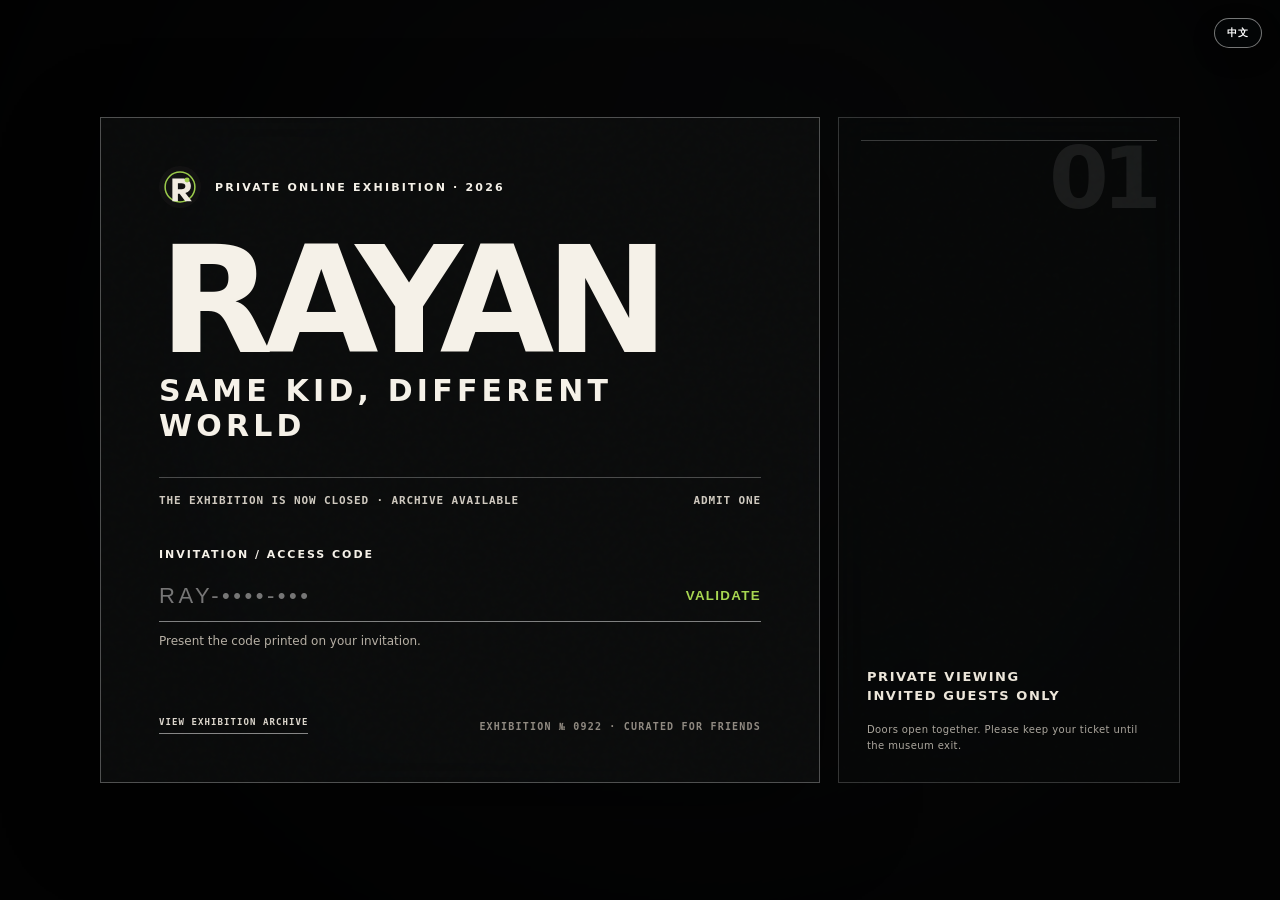
==== commit c580969d: "Publish V7.1 Starlight Chamber" ====
--- a/index.html
+++ b/index.html
@@ -6,23 +6,47 @@
 <meta content="width=device-width, initial-scale=1, viewport-fit=cover" name="viewport"/>
 <meta content="#0f1112" name="theme-color"/>
 <title>RAYAN — Same Kid, Different World · Expanded Museum Edition</title>
-<meta content="RAYAN bilingual private online exhibition — expanded museum route with public galleries and hidden horror rooms." name="description"/>
-<link href="assets/styles.css" rel="stylesheet"/>
-<style>
+<meta content="RAYAN bilingual private online exhibition — public galleries, Photo Salon, Starlight Chamber and hidden horror rooms." name="description"/>
+<link href="assets/styles.css" rel="stylesheet"/><style id="rayan-v7-inline">
+/* RAYAN V6 — expanded museum route + bilingual interface */
 .language-toggle{position:fixed;right:18px;top:18px;z-index:1300;border:1px solid rgba(255,255,255,.45);background:rgba(5,7,8,.78);backdrop-filter:blur(12px);color:#fff;padding:9px 12px;font:850 10px/1 system-ui,sans-serif;letter-spacing:.08em;cursor:pointer;border-radius:999px;box-shadow:0 8px 24px rgba(0,0,0,.2)}
-.language-toggle:hover{background:#fff;color:#111}.curator-note{max-width:860px;margin:-28px 0 46px;padding:14px 18px;border-left:2px solid #9bcf4a;background:rgba(0,0,0,.12);font:650 11px/1.75 ui-monospace,monospace;letter-spacing:.015em;color:inherit;opacity:.82}.wall-cream .curator-note{background:rgba(255,255,255,.24)}
-.curated-room-grid{max-width:1100px;margin:0 auto}.curated-room-grid .artwork:nth-child(even){margin-top:8vw}.horror-grid{grid-template-columns:repeat(2,minmax(0,1fr));gap:4vw}.horror-grid .artwork:nth-child(even){margin-top:7vw}.room-secret .secret-ritual{grid-column:1/-1}.room-secret .secret-grid{grid-column:1/-1}
-.photo-salon-room{position:relative;overflow:hidden}.photo-salon-room::before{content:"PHOTO SALON";position:absolute;right:2.8vw;top:5.5rem;font:900 clamp(42px,8vw,130px)/.8 Georgia,serif;letter-spacing:-.06em;opacity:.025;pointer-events:none}
-.photo-index{display:flex;flex-wrap:wrap;gap:10px;max-width:1100px;margin:-20px auto 34px}.photo-index a{border:1px solid currentColor;padding:9px 12px;color:inherit;text-decoration:none;font:800 10px/1.1 ui-monospace,monospace;letter-spacing:.06em;opacity:.75}.photo-index a:hover{opacity:1;background:#9bcf4a;color:#111;border-color:#9bcf4a}
-.photo-method-note{max-width:1100px;margin:0 auto 42px;padding:14px 16px;border:1px solid rgba(255,255,255,.18);font:650 10px/1.65 ui-monospace,monospace;letter-spacing:.02em;opacity:.72}.wall-cream .photo-method-note{border-color:rgba(0,0,0,.18)}
-.photo-room-grid{display:grid;grid-template-columns:repeat(3,minmax(0,1fr));gap:3vw;max-width:1180px;margin:0 auto}.photo-work{margin:0!important}.photo-thumb{width:100%;background-image:url("[data-uri][... ELLIPSIZATION ...]CAZedYnRMnRvDqGnNiGGFWFbDt05T2Yxs3wBGv7TBBPYbFrjKNODLIZYywe5joLIEq24CDytFUPX0EFZQDCyVZsYGR/1/PDKdJopugT0DcPxyif2DkWTkdHPP0iHIp9UvgrZRwSa/aGoLmcifskiszDssv0fj5WgE186SqPQ7rilAkGgANHJI8n9AIW5BXt1H5twz8mf8VTj15kcW3YDs8MlzeBbbRcr4WEAAAMp5CoVLvK2SZBt6XrX07s8or/X39kYrVojMIJ/v+cXWaoBV9PoqWzIXd2JSQ7xSWNS3haCQmo5jO8Pj9jtnH19fzkxpEx+LGZTBdHRovpS6JD4Rc5untMunbyl+MYUZyKnQP/I5cXAAADBia0q+s2fhcEvOJ2ubCYOKHLROfAlQLFySzqD+QrjZ9PtHBpen9wN7CefkqX35NmMZEuo6gbCCy/sB82DFeZ1ui6I0UhJUSZpeVgBQWPiuzgvcef/MMLIAAAxvKapDf6fNKyCAaeJaPkYOQ5e0r+fr+vnCHJgzIjbd5dnBUPFHPVd809ThOq/xhsJcLnT4hAN7vw5+/rS9DaBrbJx1ON2SHg75frhd/SjCsiUfPxMM+i6+KeznAZltsCvSK2Q4fY5e/W5NCACqs3D6p4OHbCyGV2C0qqdl9KC/tWr4oKHjcUpWHFDKFIdbsLl/hdJy7ZcuROe8GJyXxDyPXoXA1c/vT4tlR58/[base64]/x7btfmG7Gv0Dhm09aT27JEvwZv2ogD1r0kkjQSftEtoy6fUiC5869/[base64]/ghi+Jv6ugSVkWTRtkVyE+gcm+8+mDEcqNkzZ4+LKuo8P5iSWIy6+UYxUbXWrWxeM6JSO4LZZb/PGiSMuvEY7voo+R/AuzA32tWo6kEPwdPMNtAvXisJ98AA1jG/ea1OcSFJ8kHmZjVdnyjKMYNSn0Jxs2bfXf35bV2SV7Y9sU+/t6a2+yYwZQQkwFT+LSuv8F53Azz2moVBN9atcgsiii+/XeE4MmcvG8wvwojBkItt3pXzIG4H1BFPARDjs6BAPgHlMOHc7ED5VtcItVDBmx+CsiaTdEdcN8BjsTqFYLDSTEMSEBuiILUHCut21BcGUCOwBqHHvRVNIzIs8K1DcUX7fgAz34PtL0EpHN6HUilsjED/ZcQMG5v8kvQlVaD6BE3MXLz0ezCp46x7fSCyWVI3nhmIB6Q642JR0l/kI19pEOELSusKPSJrd4aNdZ4ihm6QrjaxtscWQ5r8ENBOkxHt3Tm64p0uDSfjfvzOUH5hm8f2unNf5sxOFIiM8UDBV/Id6jmQhdEO5YRDOVJJ6mJkVyWQZSKCkp6wMcXfjccmDKdEQ6jF00uovJUSStAN6p4oCqJDP1q3wgAx4jFSykhYPDV9qOak3c7jhsfoeyMRYtAJ7CuHrE364Z9xjGMkrIttvGd7NnB6+ISN5jTDxTg9BU/iq4GB2JyzcyklzNLHTnSzX0J54nPeXAFlPMGfae4VZThdPbbZsWEicdzsme+gQbKrbPIehHm7PN4qxXScWnKmbMU9QlPAoYvRjVm03d56mZucqfMsrOOlc+GM7D79fzDSHywTsFSw7o8L23Mgb9uEO/Fma+MDbOmwoKpnnViafqRawt8/B/Rcw89FITdZmjgprPkZXFZwc4NXox7/XfPpbOsYKynbzIyOkApoh3zRcvHsBXwGucGM3ml/LGnvmcJxZEUCrE8jFP6/zAM5oZDvry/95F2ARh8zeQg0M/tMQM5kI+lOpVCreNybIaGNMohrydf4L8LlsXmcDYIC4lcTUAXB37D/e4XGFIFo5tvaeMkpGsP98rJg7t5ANLBW3BIE2rmJmYhr26X4L6xEY/fIwqBD1qxTL1KQow2d07CI+R7g44QsBDKQuWJU6Sd3etw3ES0y1lZ0gpvAoLhEFoqEBdaPxomgO2jw1DNgxW193yJoI32vvGTNbx1mApV1wMvuyNagJWR1elmCs3mUDBB0fj/uTTFFI8FGZegm6FJEEBG6c0JBcCZqLpgU+OwSDnUd/EbTtLtI0AEFyEDGTeJ7v1Pqs4T+VFYWFsIzoggRGRS1nl3L7bA8lI7LowxZK9o55hlfCnksqgVzt96FBl5bx1T3JRXQ4OopiwoRchmnXw+4hjBm2TCrRW7ewLY+jHPRIzQQoK52CFPB/CIF99bML+Ivmx6uUTXP2kmd0G4egf5a9JAkIhON9T4C4zyVT7iq8ACp7sfNoPpv27Gx4Xl416PYUZV6uA8OkxkJEKT/YOX+hlfAvmiVh6jitpvaCMNj/X6JKiMRdWt3KJgjU5GPQf4ydYwXGr+21u2SxntRVsxHwwVq6ihYulshvZVJmiAJw4PjW1SnXYZF1jiPYhLfFIRfF2IIjalma+9/Co6M2lWw6sxosxi5Kh5FZOKpgL+2d4Xb1kbWj9+jcKAsPV8AoBUt5+tgodGCoSwNCCEzoEOBswFC/YWnXvp8h8o5CR9E47jy5sf/DjDESl97GhkIfPMVKctvY2tvuXWHzlwrsbWDIGkEdWXb1CZQUcCilK1UUnQ84TaCwBd1ldbtfpwf95G/lCq/Sf2Ehz4CdpYZr0PQ6MKTVPP4VMKHkukxZltwbOVG1u1GQZfxcUjcYnnRQuSqnsccG3TOp3LnRy3DuQCxyQONdB0FMGgw20QmMhqeBBc1ez/WXWULyITlthk2+6kEOccnlyzm84Ckg+a0UZXO+hSLKFq3GQFWyM/TE/kFr1joagDyOQwpr3ogh9Gxqejkx9T9zhTDHnAhN5xpmiMHLahjUKauWugmYEXbV3tERQKxa+UzD9Z9ZDggJGDcvm3En0nC/V+5O+wmTlx3O+jk+poZQmHrM3NaCPexFQnrRRvyVi3ekIhdAh+ejU4pComtHTBz7nrslI8HX4WsNjQz9hZaA/ghyb2IX1s2Ff0LkAbFYQcovpQkg/apf7b41k/u6wrupeOK/IzQzVfNIH0NgmtjXXLYBJQMDzQV7le2UVviBZ2uBFQYI1dLNbYFjsJ8Ekz2StsNJSbttyzHQ1fq6mX6VyJS8beOUkC9AC2LPyW96pUJX2oCVWpcnfjVkElkLhBJSbgLNquX9gggD0gcmV/HGUv5qQp94zHq1cYFFsmNi5rAg73iVCBtQAeZTf77qSl+yAtnLmZf2dLhfacCG7tdiYQAYBBmn5+2XqXUVbGiLY5wIciDbKJtC/UaW+yBxUez5iIRwbj7qJZwz1dRNh9JG/s4Sd+WADher2oXm8TG15vbfh1opBwvH70s3ES7vRBd9VPfjzKvaDteBnlLOJK3dfLVHXekayiaHDbWpMqDfj1y1GmhuY0AWdCpVQsONcBFYr3ebWX2+ekkbwfqp5YLfOs7/jIpCoFbO652l2xhe6D/pL1ekfhz1N1eBI+lp/vw6XCygGJMygmfI3A+fdjp+aOPj7SF0FNRbd4USHy4WCw40RnKz12G0cC8twwPiPRzfE2LFbsMBD3n8+/VyaxmhrgtDmrVqo75mPJRxyzSKq+j5KIiwlSMLL1YmRJ8WNUskr0+AwLXg8TMO0OVEYngRIIYVzoHHTem1I2DoQndK4AimfATAVHOw6gdOEyKXQCig0rpxqOkzbcbAjGcdMg2GdymE1tZ2oUhKVcBd/iPvj/NNXktaU7zAH+s9lKV3zj+kjUQHWNzAFsI1V+PUwx8F5cxsIAd5UH1ygbZln4+8SLdXKqcUcxnOLXg578VxGw1NZPJhs2KTbf4ZhlZMwzpotPZ6Ec5qflsyfWxDC/QStZEcuQ7Uv9EfOpcWEe9kxJRIMscbxx+YRWMZu59xlv82jBPyFIjdXB9sY5v5xO4ynAaC0lPb+X5ZK+3HMthsFjCpm/unLYztWbmxd4drnRGBGzp58fwT9r0or9cIqQXG8myXAcKWVhwnc33WtiBo+RZdtucqjgyV5gthjpfn4YByrswGLPYCqgO2bnd8DhCEvUwtupHaam24z9X7Zp2S1k3I4NN+0VQH8GVRtLBngHl+4QHVIrYGbTxXyM6+CDqsz3vZVDeL7XXeNyjKPaa/JnjqIXKoiJkPypme/4ikdPZB3NObUum+vZtT1xdKg2sFKJJGm4y7AjmxjE5VrBrxC19rjZuvwPdGJbE8JU7Lyg57exy0fMkpkPKOHY0YqmGZS8+7S3aU4ZXWcnRGTerySTwfO9hpqbeJj2CfMJiNR5gqq4Qt6qQg5fS9R9TFprPwD8e/7rowLd6LfZnOJRmjCmOKd1EytJzoV2hzsEaj1lrBGmqFiSC8ztGvNwvB+4eqczjLOle+9EUKohpzfkwVqQH3rQPLFtf3soC+JqoI2nb0uc8abz2rVTL5aHWckRnXs5tWOLKy6l2aeYSwjIcBhH0S5PoWtDWR1K4MSZriHG9XA/WZS5WOU1rpP4mewR7lHnz0uAT9/ETE1MJwLWul5VZzlibYUcsjigOGO9jb74pKrCwovBgKmwyP/Q9/[base64]/rU6AB1E4H7C7/n6dHxzEwGeNbNQlhSC3iizhB4iFWUS3Q+dUNqYfprnP9fY6Kq/6Ak5S8RR5PpbEzQxAEsL6ErKrUVB0LMAXmoO06RhiM9aIZ6pbBcR+MH/qlDVKUdAENcrT9sKQTygASP0cZeN0iVvHNIG3hcTu/VldyjEYEsdRWgDPMFMApnYiDDRZtCQnHpvkIu+eT053K+dXivohCGKg7TAFfSfVnIieJcFcyhf2kx4scDF2yvHUpObXkTeQxoyFCx77DE9INVAb5PpMSnDzyf2EgHptGxd6bbd2j7YQ3j0AI6KSRYjl/cMFIZRbo52kl/7yxJJuNBSeB27WcDaDOz4Lgsj3J1ye0P0gJBIAjaorq6ELg9Bn0zqGMyBe58KponBymy2hqtu5X6MnrEGBLOYMkY/XbukZPKI/wHxHSyyyLV41GbgG/Qh607ccVDwrJYzZHNwJFnqgCK42v4Ldk1yIfMaER1qy3KIgWNvNH8dSNPeOURXR7LI3k05iXcv/QWWNTQGQ6pABYdKn8AdMtCa8UpbCdvH9dUK6jqhFvXxL5BpjUYdqGSWjqGGAeUXaxcaYCPo/6+xb1HstNr6ZOvjxpF76GGdvhY2v/xVCFHAcw0/Jc7106LTGxxMgYwctFc9V99r/[base64]/azsaHVkeNdiKHDBVHUr2PgMiWDyei8wD41jzOG1lSsZ82YngaAQN6Jo9P+uhzBIs9/hQRpr/PUtciWdpXnORJM8d1Qlepfvs4dN3NuHp7iNMcfQeViesaI0CTT1sDlMBttc4QRijZZ3G5PH7sUX3HwU5vE2yRkgIA+9loXBWwCEjCkWrb2pP1r71NKmex9W5VXoOSA16z4Y2Q/WPWh/t4mEJ7SqmpOlDV3T2dVFAafRToXjT2ocYCFG7eVsqZYjQJPnjEGluezViF7s4WcZ3XYEkMvYF3nDzVdE0L9qC+rT3Qn/dzK2bfvJUqTuK/VoWlRDHY5z+NvYWn4JyJH+vFxu8nCZ9srHc4LcY4/l4/[base64]/murLp4f10ITry0raIgvHBkXBUJlTZLt5R8bVg5N9xaWzbG7lh5ATEH+jQ8ljNQGI6GH11JVVvalTj3PXj1KG9oTdat4/cMwOFangy7xyjz7ebE9sI7ZOJErzZMNq08Hduq1UAKIMbu2mwt6+5NaXBHV7YC4/uWPMpaFa/HURK2pK9KMOmuCA9uQu04wULaZjJ6TNSA/8gbdkE6AeASdGoOQ5O5xT6MJXwo1IXyuXTHcfXejoi7sCKmYPTUY0DOEF3gRlyDbszkNXpv+BROGUJPEsjMEKKgUFn1L6MFR2RE7A6ccpm6huaOOZvdLH9OiKjVBeZeFV4KZ1CnNSuHrBK8Ctz5vTD9YOzpIYittpo72FxPY/[base64]/h+YbZSmp79xUEpoHzmBEJmMJTsM7WP1chjRYKoNF8Z8y0frbNHhqePqdd9wPv3cU+35etRE/b/[base64]/+97W97L/vngvPsCAM3nBRAwXmEa4C+00TZiqAvXrWvKyTCtrECR9KOE6wSHxCMgTqLQWn8sxLH0OGnFLgx4iZAiKCYdLgOT3wWEtIA6DtWDjOou/cZ5An6iAnc4mKDpTrLBT0fMrxwOKTJj94u2oRCNeZLVvejm2J/UQDF2UsFqWQiTNL5vFJwtvWkYcQW6Nt16uwsJjkOX5erfutD0OSgmtfwuHpoqCLCbk00QU5O6IWd5/3yyy37AZMMzgetsjQx8j1Ks0FZmlW9yT2+EvW12k65scoScwoq+BLujb/fZP1Hn605lH06ImdGfOxX60/ilcKBCwOaLBLd2TnIOH0EdNdgcQAf+lbXTJyYKTCncrAW7OO/q4kcqbFi2bmQM1p6B3XpEZNkDoAVXW1WvPBq4NUm7MtxqlopjrthCHweis5LFtsVyR3qrmGEElXsoWE7UqpGwl0nq4577H1BwePWxUeR8BnfvLpVkAAFIsAANniso13PyeWS7wOLInqi9bO4Z9/17rKGimA641FqvXCdLZf2uTskFWwmAMDLxFwypiEhSoc/xfGMTZ8BU62RfGPw6xGtfy+JqPVFJOAkA3+YPwNqTYY4VFi8QeqK5ueevrNUu2EuDRUaISwfca5wWFz51noCzzy0MpAasLc11oZ13ZgbiAByvlUCVMqAs3fp71SiXdCrI6j+RKLUBzR+teYTfzMbh4UqS+Gvg8dhCyo/H116tZKfW6JhHRqtEW9osvBkWUzmoZC3ue7OUR+Mn7fWhzQ/WqNYWFTS1kpJDypSra/bE+iDUioQhcZ3G/LhdJe7cGZhKbEWVhASophJkJGD8fLiPlKhEJOTEKh8kUz1iTollesdsr+M5tWgDm/RihNhTy8Wzi3wTkcxeTxjwhIMDSowExaA60IVxEQZ2gDivIAAV8/T1ucn36YerohBZedjlBaYKfVr1iyLylzUHWzMyA+MQIheC0100ZF624txwAdhbaJTTBMHaH1KZnAxKV4egBPhwud09y2KXEoTDT364kAVDSc86EMf/oaEa6ngq6NJ+6Kx2zE8W3qPTUXiWAFsKfomgQjw000uF7GuTaMrzzi9EOIvlmlMJX4VrG1BH3Yd8vOyOLPLcfkeF9ZfUlrrehvSPy84fvJRBj+h4Ml/Gn50zrt82op7xJ4kHv6i6YE4dH/XFmuLfbkarSI/uTBD70tpu62igNvcgC1icxUIV6H1pIZHAgHdO/9sC69/U7vMwRzFG5DZbz3D+Po0f41U4h4CVkMQ6hLIu1UduYg306vrpD0fP+/YV7EBd7x4WjMsHz03O0wY1mEJoiLo3/j163ZfkLpnI/ts2jDsiLPjXpxJwzZ1uDv+JvyhrQ2JN3yh2KmFlcQR61w3KT3BgBsrLw+E+NJNBENyHdPkGuamqVAZy7AC48wENi6BMAL2BT6EvpuWlIFzsJ4Akv4orgiuWJGE4ow86jcvf9/p6NOTVwWQarPOoSxStlJhKDaO3yUEsqxMSV9ZARYBntqVZEHq7IbIMNrrbq5DB7uu4gKpoY7rVr7bR35UKHFZHbeHjSrLNAKRYvKgYtTH4XwFDHaNRFmL7vZOmmt0LyTF3rHNJIgW8PyJkvAgIz6rpcIdZg0vX/g5Su7DzLPfC9WXRIvGHF+JbhQkmwC3gprMPUhxUprHMYlsAHg0GHvjQJXwctPnJSKxoH/dSiJbxYl+chnYKvboN1d8jEvtVh8pjYqHhylgtBkZlKRsfTtiIyzJZKUuRXd+uhuSc9nMVqBFmbrFbc0hzHnJMmJfzKLFCF6sWvptEDAQQzglDe0A1YLCKX7u0DUWdGsbm3VrUxJ/6/8aulzKEiz8F8QF2ySTGY3Lb1weNB5zkdwfb73rfJm0LnoprJxB87HnxgOUnFvTrMIvQezIrCTMghcHefu+fCJdnlnE5kGhUKMx8l5B0oF3ZG2zRsPOHWZyOwwn3P/N4eBjb9LJvEje7+pzycWGQB0scwcMitsK0Uu06E6F6cXbgW/[base64]/NAAAatOLhKLUx0qdHHQezHj1zZjMp6+r4nGwD6xWITilYYZf9ych9210AWmp+LWb592R6v02fKF03oaFL6WhRx8AccbdVLDcBlSj5I6VY1iJL7Brp8mnfgX33wZa6Zme75A0BZoCsoFI4OTmO3XeVgxazOPTJpeFGUAJUw/zO5FGVp83G/OTnPxgIEO+UL71MwwOHFfQuHCHTpNnnOUI/9yHSwXRI0uLnDwlItYiXaEcp76aX2wMeFzF043N1//AFLfQAAD8IAAAAAAAAQEgAAAANcgAAAAA=");background-repeat:no-repeat;background-color:#111;box-shadow:0 18px 48px rgba(0,0,0,.22)}
-.photo-work figcaption{position:relative}.photo-work figcaption span,.photo-work figcaption small{display:block}.photo-work figcaption small{margin-top:4px;opacity:.62}.curator-pick{display:inline-block;margin-top:9px;padding:4px 7px;border:1px solid #9bcf4a;color:#9bcf4a;font:800 9px/1 ui-monospace,monospace;letter-spacing:.05em;font-style:normal}
-.r1{aspect-ratio:297/255;background-size:517.2% 401.6%}.r2{aspect-ratio:297/252;background-size:517.2% 406.3%}.r3{aspect-ratio:297/294;background-size:517.2% 348.3%}
-.p01{background-position:23% 1.95%}.p02{background-position:48.2% 1.95%}.p03{background-position:73.4% 1.95%}.p04{background-position:98.9% 1.95%}
-.p05{background-position:23% 43.5%}.p06{background-position:48.2% 43.5%}.p07{background-position:73.4% 43.5%}.p08{background-position:98.9% 43.5%}
-.p09{background-position:23% 89.5%}.p10{background-position:48.2% 89.5%}.p11{background-position:73.4% 89.5%}.p12{background-position:98.9% 89.5%}
-@media(max-width:1180px){.room-nav{gap:9px}.room-nav a{font-size:9px}.topbar{padding-left:20px;padding-right:80px}}@media(max-width:900px){.photo-room-grid{grid-template-columns:1fr 1fr}}@media(max-width:760px){.language-toggle{right:12px;top:14px}.curator-note{margin-top:-20px;margin-bottom:32px}.horror-grid{grid-template-columns:1fr}.curated-room-grid .artwork:nth-child(even),.horror-grid .artwork:nth-child(even){margin-top:0}}@media(max-width:620px){.photo-room-grid{grid-template-columns:1fr}.photo-index a{flex:1 1 46%;text-align:center}}
-</style></head>
+.language-toggle:hover{background:#fff;color:#111}
+.curator-note{max-width:860px;margin:-28px 0 46px;padding:14px 18px;border-left:2px solid #9bcf4a;background:rgba(0,0,0,.12);font:650 11px/1.75 ui-monospace,monospace;letter-spacing:.015em;color:inherit;opacity:.82}
+.wall-cream .curator-note{background:rgba(255,255,255,.24)}
+.curated-room-grid{max-width:1100px;margin:0 auto}.curated-room-grid .artwork:nth-child(even){margin-top:8vw}
+.horror-grid{grid-template-columns:repeat(2,minmax(0,1fr));gap:4vw}.horror-grid .artwork:nth-child(even){margin-top:7vw}
+.room-secret .secret-ritual{grid-column:1/-1}.room-secret .secret-grid{grid-column:1/-1}
+@media(max-width:1180px){.room-nav{gap:9px}.room-nav a{font-size:9px}.topbar{padding-left:20px;padding-right:80px}}
+@media(max-width:760px){.language-toggle{right:12px;top:14px}.curator-note{margin-top:-20px;margin-bottom:32px}.horror-grid{grid-template-columns:1fr}.curated-room-grid .artwork:nth-child(even),.horror-grid .artwork:nth-child(even){margin-top:0}}
+
+
+/* V7 PHOTO SALON */
+.photo-salon-room{position:relative;overflow:hidden}
+.photo-salon-room::before{content:"PHOTO SALON";position:absolute;right:2.8vw;top:5.5rem;font:900 clamp(42px,8vw,130px)/.8 Georgia,serif;letter-spacing:-.06em;opacity:.025;pointer-events:none}
+.photo-index{display:flex;flex-wrap:wrap;gap:10px;max-width:1100px;margin:-20px auto 34px}
+.photo-index a{border:1px solid currentColor;padding:9px 12px;color:inherit;text-decoration:none;font:800 10px/1.1 ui-monospace,monospace;letter-spacing:.06em;opacity:.75}
+.photo-index a:hover{opacity:1;background:#9bcf4a;color:#111;border-color:#9bcf4a}
+.photo-method-note{max-width:1100px;margin:0 auto 42px;padding:14px 16px;border:1px solid rgba(255,255,255,.18);font:650 10px/1.65 ui-monospace,monospace;letter-spacing:.02em;opacity:.72}
+.wall-cream .photo-method-note{border-color:rgba(0,0,0,.18)}
+.photo-room-grid{grid-template-columns:repeat(3,minmax(0,1fr));gap:3vw;max-width:1180px;margin:0 auto}
+.photo-work{margin:0!important}
+.photo-work img{width:100%;aspect-ratio:1.17/1;object-fit:cover;display:block;filter:saturate(.94) contrast(1.02)}
+.photo-work figcaption{position:relative}
+.photo-work figcaption span,.photo-work figcaption small{display:block}
+.photo-work figcaption small{margin-top:4px;opacity:.62}
+.curator-pick{display:inline-block;margin-top:9px;padding:4px 7px;border:1px solid #9bcf4a;color:#9bcf4a;font:800 9px/1 ui-monospace,monospace;letter-spacing:.05em;font-style:normal}
+@media(max-width:900px){.photo-room-grid{grid-template-columns:1fr 1fr}}
+@media(max-width:620px){.photo-room-grid{grid-template-columns:1fr}.photo-index{gap:7px}.photo-index a{flex:1 1 46%;text-align:center}}
+
+
+/* V7.1 STARLIGHT CHAMBER */
+.room-starlight{position:relative;min-height:100vh;padding:120px 6vw;background:radial-gradient(circle at 50% 0,#3b2716 0,#17110d 31%,#080808 75%);color:#f2e8d6;overflow:hidden}
+.room-starlight::before{content:"STARLIGHT";position:absolute;right:-1vw;top:4rem;font:900 clamp(70px,14vw,220px)/.8 Georgia,serif;letter-spacing:-.08em;color:#d4aa5b;opacity:.035;pointer-events:none}
+.starlight-crown{font-size:42px;color:#d7ae60;margin-bottom:16px}.starlight-intro{display:grid;grid-template-columns:minmax(0,1.2fr) minmax(260px,.8fr);gap:6vw;max-width:1180px;margin:0 auto 50px;align-items:end}.starlight-intro h2{font:900 clamp(54px,8vw,128px)/.82 Georgia,serif;letter-spacing:-.06em;margin:.2em 0;color:#f4ead6}.starlight-intro>p{max-width:540px;line-height:1.8;color:#cabca8}.starlight-key{max-width:880px;margin:0 auto 70px;border:1px solid rgba(215,174,96,.35);background:#0a0908;padding:14px}.starlight-key img{width:100%;display:block;aspect-ratio:1122/1402;object-fit:cover}.starlight-key figcaption{display:flex;justify-content:space-between;gap:16px;padding:13px 4px 2px;font:700 10px/1.4 ui-monospace,monospace;letter-spacing:.04em;color:#d9c9af}.starlight-key small{opacity:.55}.starlight-grid{grid-template-columns:repeat(2,minmax(0,1fr));gap:5vw;max-width:1180px;margin:0 auto}.star-work{margin:0!important;background:#0b0908;border-color:rgba(215,174,96,.32)!important}.star-work:nth-child(even){margin-top:7vw!important}.star-work img{width:100%;display:block;aspect-ratio:1122/1402;object-fit:cover}.star-work figcaption{color:#e9dcc5}.star-work .curator-pick{color:#d7ae60;border-color:#d7ae60}.deeper-door{max-width:820px;margin:110px auto 40px;padding:46px;border:1px solid rgba(215,174,96,.35);background:linear-gradient(135deg,rgba(110,14,18,.22),rgba(0,0,0,.5));text-align:center}.deeper-door>span{font:800 10px/1.2 ui-monospace,monospace;letter-spacing:.16em;color:#d7ae60}.deeper-door h3{font:800 clamp(28px,4vw,54px)/1 Georgia,serif;margin:18px 0}.deeper-door p{max-width:600px;margin:0 auto 28px;line-height:1.7;color:#c9bda9}.starlight-button{background:#d7ae60!important;color:#12100d!important;border-color:#d7ae60!important}.starlight-map-entry a{color:#c69d50!important}.horror-map-entry a{color:#ad6b6b!important}
+@media(max-width:760px){.room-starlight{padding:95px 20px}.starlight-intro{grid-template-columns:1fr}.starlight-grid{grid-template-columns:1fr}.star-work:nth-child(even){margin-top:0!important}.starlight-key figcaption{display:block}.starlight-key small{display:block;margin-top:5px}.deeper-door{padding:30px 20px;margin-top:70px}}
+
+</style>
+</head>
 <body>
 <div id="grain"></div><button aria-label="Switch language" class="language-toggle" id="languageToggle" type="button">中文</button>
 <div class="vip-ribbon is-hidden" id="vipRibbon">VIP / OPENING NIGHT</div>
@@ -69,7 +93,7 @@
 <div class="opening-copy" data-en="THE DOORS ARE OPEN" data-zh="展览入口已开启">THE DOORS ARE OPEN</div>
 </div>
 </div>
-<main class="museum is-hidden" id="museum">
+<main class="museum is-hidden" data-edition="V7.1 STARLIGHT" id="museum">
 <header class="topbar">
 <a class="brand" href="#foyer"><img alt="" src="assets/rayan-mark.svg"/> RAYAN / 2026</a>
 <nav aria-label="Museum rooms" class="room-nav"><a data-en="FOYER" data-zh="序厅" href="#foyer">FOYER</a><a data-en="01" data-zh="01" href="#room01">01</a><a data-en="02" data-zh="02" href="#room02">02</a><a data-en="03" data-zh="03" href="#room03">03</a><a data-en="04" data-zh="04" href="#room04">04</a><a data-en="05" data-zh="05" href="#room05">05</a><a data-en="06" data-zh="06" href="#room06">06</a><a data-en="07" data-zh="07" href="#room07">07</a><a data-en="08" data-zh="08" href="#room08">08</a><a data-en="09" data-zh="09" href="#photo09a">09</a><a data-en="10" data-zh="10" href="#special">10</a><a data-en="CHECK-IN" data-zh="打卡" href="#photospot">CHECK-IN</a><a data-en="BOOK" data-zh="留言" href="#guestbook">BOOK</a><a data-en="EXIT" data-zh="出口" href="#exit">EXIT</a></nav>
@@ -84,14 +108,14 @@
 <div class="foyer-copy">
 <p class="kicker">A PRIVATE VIEWING</p>
 <h2>SAME KID.<br/>DIFFERENT WORLD.</h2>
-<p class="intro" data-en="Rayan moves through eight public galleries, an archive room, an after-hours threshold and two hidden horror rooms. Each room has its own pace and visual logic." data-zh="Rayan 将经过八间公开展厅、一间早期档案室、一个闭馆后入口，以及两间隐藏的恐怖展厅。每个房间都有自己的节奏与视觉规则。">Rayan moves through eight public galleries, an archive room, an after-hours threshold and two hidden horror rooms. Each room has its own pace and visual logic.</p>
+<p class="intro" data-en="Rayan moves through eight public galleries, an archive room and an after-hours threshold. Beyond the public route sits an unlisted celebrity chamber; a deeper horror collection remains hidden behind it." data-zh="Rayan 将经过八间公开展厅、一间早期档案室与一个闭馆后入口。公开路线之外藏着一间明星秘密房间，更深处还有独立的恐怖馆藏。">Rayan moves through eight public galleries, an archive room and an after-hours threshold. Beyond the public route sits an unlisted celebrity chamber; a deeper horror collection remains hidden behind it.</p>
 <div class="visitor-strip">
 <span id="visitorName">GUEST —</span>
 <span id="visitorNumber">VISITOR № —</span>
 <span id="visitDate">—</span>
 </div>
 <div class="foyer-note" data-en="Take the route slowly. Open works for a closer view, switch languages at any time, and use MAP to jump between rooms. Your museum passport records each room you enter." data-zh="可以慢慢参观。点击作品查看细节，随时切换中英文，也可以用 MAP 快速跳转。博物馆护照会自动记录你进入过的展厅。">Take the route slowly. Open works for a closer view, switch languages at any time, and use MAP to jump between rooms. Your museum passport records each room you enter.</div>
-<div aria-label="Museum wayfinding" class="foyer-wayfinding"><div class="wayfinding-title" data-en="PUBLIC ROUTE / 公开路线" data-zh="公开路线 / PUBLIC ROUTE">PUBLIC ROUTE / 公开路线</div><a href="#origin"><b>00</b><span data-en="ARCHIVE STUDIES" data-zh="早期档案">ARCHIVE STUDIES</span><i>→</i></a><a href="#room01"><b>01–04</b><span data-en="EVERYDAY WORLDS" data-zh="日常世界">EVERYDAY WORLDS</span><i>→</i></a><a href="#room05"><b>05–08</b><span data-en="ACROSS ART HISTORY" data-zh="穿越画史">ACROSS ART HISTORY</span><i>→</i></a><a href="#photo09a"><b>09</b><span data-en="PHOTO SALON" data-zh="精选摄影室">PHOTO SALON</span><i>→</i></a><a href="#special"><b>10</b><span data-en="AFTER HOURS GATE" data-zh="闭馆后入口">AFTER HOURS GATE</span><i>→</i></a><a href="#photospot"><b>P</b><span data-en="PHOTO / VISITOR BOOK" data-zh="打卡与留言">PHOTO / VISITOR BOOK</span><i>→</i></a></div>
+<div aria-label="Museum wayfinding" class="foyer-wayfinding"><div class="wayfinding-title" data-en="PUBLIC ROUTE / 公开路线" data-zh="公开路线 / PUBLIC ROUTE">PUBLIC ROUTE / 公开路线</div><a href="#origin"><b>00</b><span data-en="ARCHIVE STUDIES" data-zh="早期档案">ARCHIVE STUDIES</span><i>→</i></a><a href="#room01"><b>01–04</b><span data-en="EVERYDAY WORLDS" data-zh="日常世界">EVERYDAY WORLDS</span><i>→</i></a><a href="#room05"><b>05–08</b><span data-en="ACROSS ART HISTORY" data-zh="穿越画史">ACROSS ART HISTORY</span><i>→</i></a><a href="#photo09a"><b>09</b><span data-en="PHOTO SALON" data-zh="精选摄影室">PHOTO SALON</span><i>→</i></a><a href="#special"><b>10</b><span data-en="AFTER HOURS GATE" data-zh="闭馆后入口">AFTER HOURS GATE</span><i>→</i></a><a href="#photospot"><b>P</b><span data-en="CHECK-IN / VISITOR BOOK" data-zh="打卡与留言">CHECK-IN / VISITOR BOOK</span><i>→</i></a></div>
 <a class="next-link" data-en="BEGIN THE EXHIBITION ↓" data-zh="开始参观 ↓" href="#origin">BEGIN THE EXHIBITION ↓</a>
 </div>
 <figure class="hero-frame">
@@ -115,21 +139,47 @@
 </div>
 <a class="next-link room-next" href="#transformations">ENTER MAIN EXHIBITION →</a>
 </section>
-<section class="room room-gallery wall-cream" data-stamp="01 QUIET DAYS" id="room01"><div class="gallery-code gallery-code-dark">GALLERY 01 · QUIET DAYS / 静日</div><div class="room-heading dark-copy"><div><div class="room-label" data-en="QUIET DAYS" data-zh="静日">QUIET DAYS</div><h2 data-en="Small gestures, close light." data-zh="微小动作，近距离的光。">Small gestures, close light.</h2></div><p data-en="The main exhibition opens with ordinary pauses: a window, a stair, a companion nearby. Rayan is treated less like a mascot and more like a figure observed between moments." data-zh="主展从最普通的停顿开始：窗边、石阶、身旁的青蛙。Rayan 不再只是角色形象，而像是被捕捉在生活间隙中的人物。">The main exhibition opens with ordinary pauses: a window, a stair, a companion nearby. Rayan is treated less like a mascot and more like a figure observed between moments.</p></div><div class="curator-note" data-en="CURATOR NOTE · The main exhibition opens with ordinary pauses: a window, a stair, a companion nearby. Rayan is treated less like a mascot and more like a figure observed between moments." data-zh="策展人手记 · 主展从最普通的停顿开始：窗边、石阶、身旁的青蛙。Rayan 不再只是角色形象，而像是被捕捉在生活间隙中的人物。">CURATOR NOTE · The main exhibition opens with ordinary pauses: a window, a stair, a companion nearby. Rayan is treated less like a mascot and more like a figure observed between moments.</div><div class="gallery-grid two-up curated-room-grid"><figure class="artwork frame-black" data-caption="R01 · Hand-painted watercolor / gouache illustration · 2026" data-title="Window Daydream / 窗边发呆"><img alt="Window Daydream / 窗边发呆" src="assets/images/curated/r01.webp"/><figcaption><span>R01 · WINDOW DAYDREAM</span><small>Hand-painted watercolor / gouache illustration</small></figcaption></figure><figure class="artwork frame-black" data-caption="R02 · Everyday hand-painted illustration · 2026" data-title="Stair Rest / 石阶停驻"><img alt="Stair Rest / 石阶停驻" src="assets/images/curated/r02.webp"/><figcaption><span>R02 · STAIR REST</span><small>Everyday hand-painted illustration</small></figcaption></figure></div><a class="next-link room-next dark-link" data-en="ROOM 02 →" data-zh="进入展厅 02 →" href="#room02">ROOM 02 →</a></section><section class="room room-gallery wall-blue" data-stamp="02 CAFE STUDIO" id="room02"><div class="gallery-code">GALLERY 02 · CAFÉ &amp; STUDIO / 咖啡与工作室</div><div class="room-heading"><div><div class="room-label" data-en="CAFÉ &amp; STUDIO" data-zh="咖啡与工作室">CAFÉ &amp; STUDIO</div><h2 data-en="Places become portraits." data-zh="空间也成为肖像。">Places become portraits.</h2></div><p data-en="The café and studio rooms shift the emphasis from pose to environment. Tables, paper, windows and worn surfaces tell us how this character occupies a day." data-zh="咖啡馆与工作室把重点从“摆姿势”转向“人在空间里如何生活”。桌面、画纸、窗光与旧墙面共同构成角色的日常。">The café and studio rooms shift the emphasis from pose to environment. Tables, paper, windows and worn surfaces tell us how this character occupies a day.</p></div><div class="curator-note" data-en="CURATOR NOTE · The café and studio rooms shift the emphasis from pose to environment. Tables, paper, windows and worn surfaces tell us how this character occupies a day." data-zh="策展人手记 · 咖啡馆与工作室把重点从“摆姿势”转向“人在空间里如何生活”。桌面、画纸、窗光与旧墙面共同构成角色的日常。">CURATOR NOTE · The café and studio rooms shift the emphasis from pose to environment. Tables, paper, windows and worn surfaces tell us how this character occupies a day.</div><div class="gallery-grid two-up curated-room-grid"><figure class="artwork frame-black" data-caption="R03 · Painterly café-street illustration · 2026" data-title="Café Alley / 咖啡巷"><img alt="Café Alley / 咖啡巷" src="assets/images/curated/r03.webp"/><figcaption><span>R03 · CAFÉ ALLEY</span><small>Painterly café-street illustration</small></figcaption></figure><figure class="artwork frame-black" data-caption="R04 · Artist-studio narrative illustration · 2026" data-title="Studio Corner / 工作室角落"><img alt="Studio Corner / 工作室角落" src="assets/images/curated/r04.webp"/><figcaption><span>R04 · STUDIO CORNER</span><small>Artist-studio narrative illustration</small></figcaption></figure></div><a class="next-link room-next" data-en="ROOM 03 →" data-zh="进入展厅 03 →" href="#room03">ROOM 03 →</a></section><section class="room room-gallery wall-charcoal" data-stamp="03 TWILIGHT" id="room03"><div class="gallery-code">GALLERY 03 · TWILIGHT &amp; REST / 黄昏与休憩</div><div class="room-heading"><div><div class="room-label" data-en="TWILIGHT &amp; REST" data-zh="黄昏与休憩">TWILIGHT &amp; REST</div><h2 data-en="Movement, then stillness." data-zh="先移动，再停下来。">Movement, then stillness.</h2></div><p data-en="A walk at dusk and a pause on a bench form a small diptych about movement and rest. The background stays quiet so the body language can carry the mood." data-zh="黄昏行走与长椅休息形成一组关于“移动与停留”的双联画。背景保持克制，让姿态本身成为情绪。">A walk at dusk and a pause on a bench form a small diptych about movement and rest. The background stays quiet so the body language can carry the mood.</p></div><div class="curator-note" data-en="CURATOR NOTE · A walk at dusk and a pause on a bench form a small diptych about movement and rest. The background stays quiet so the body language can carry the mood." data-zh="策展人手记 · 黄昏行走与长椅休息形成一组关于“移动与停留”的双联画。背景保持克制，让姿态本身成为情绪。">CURATOR NOTE · A walk at dusk and a pause on a bench form a small diptych about movement and rest. The background stays quiet so the body language can carry the mood.</div><div class="gallery-grid two-up curated-room-grid"><figure class="artwork frame-black" data-caption="R05 · Twilight narrative illustration · 2026" data-title="Evening Walk / 傍晚回望"><img alt="Evening Walk / 傍晚回望" src="assets/images/curated/r05.webp"/><figcaption><span>R05 · EVENING WALK</span><small>Twilight narrative illustration</small></figcaption></figure><figure class="artwork frame-black" data-caption="R06 · Park-life illustration · 2026" data-title="Bench Rest / 长椅小憩"><img alt="Bench Rest / 长椅小憩" src="assets/images/curated/r06.webp"/><figcaption><span>R06 · BENCH REST</span><small>Park-life illustration</small></figcaption></figure></div><a class="next-link room-next" data-en="ROOM 04 →" data-zh="进入展厅 04 →" href="#room04">ROOM 04 →</a></section><section class="room room-gallery wall-cream" data-stamp="04 IDENTITY" id="room04"><div class="gallery-code gallery-code-dark">GALLERY 04 · IDENTITY &amp; MOOD / 人物与情绪</div><div class="room-heading dark-copy"><div><div class="room-label" data-en="IDENTITY &amp; MOOD" data-zh="人物与情绪">IDENTITY &amp; MOOD</div><h2 data-en="The character becomes a sign." data-zh="人物开始成为一种符号。">The character becomes a sign.</h2></div><p data-en="These two works push Rayan closest to a title image: attitude, headphones, frog iconography and hand-painted marks are reduced into a recognizable exhibition language." data-zh="这两件作品最接近展览的主视觉：情绪、耳机、青蛙符号与手绘痕迹，被压缩成一套容易辨认的展览语言。">These two works push Rayan closest to a title image: attitude, headphones, frog iconography and hand-painted marks are reduced into a recognizable exhibition language.</p></div><div class="curator-note" data-en="CURATOR NOTE · These two works push Rayan closest to a title image: attitude, headphones, frog iconography and hand-painted marks are reduced into a recognizable exhibition language." data-zh="策展人手记 · 这两件作品最接近展览的主视觉：情绪、耳机、青蛙符号与手绘痕迹，被压缩成一套容易辨认的展览语言。">CURATOR NOTE · These two works push Rayan closest to a title image: attitude, headphones, frog iconography and hand-painted marks are reduced into a recognizable exhibition language.</div><div class="gallery-grid two-up curated-room-grid"><figure class="artwork frame-black" data-caption="R07 · Street-painted title work · 2026" data-title="Same Kid, Different World / 同一个孩子，不同世界"><img alt="Same Kid, Different World / 同一个孩子，不同世界" src="assets/images/curated/r07.webp"/><figcaption><span>R07 · SAME KID, DIFFERENT WORLD</span><small>Street-painted title work</small></figcaption></figure><figure class="artwork frame-black" data-caption="R08 · Music and everyday-life illustration · 2026" data-title="Nothing Much Today / 无事发生的下午"><img alt="Nothing Much Today / 无事发生的下午" src="assets/images/curated/r08.webp"/><figcaption><span>R08 · NOTHING MUCH TODAY</span><small>Music and everyday-life illustration</small></figcaption></figure></div><a class="next-link room-next dark-link" data-en="ROOM 05 →" data-zh="进入展厅 05 →" href="#room05">ROOM 05 →</a></section><section class="room room-gallery wall-blue" data-stamp="05 INK PRINT" id="room05"><div class="gallery-code">GALLERY 05 · INK &amp; PRINT / 水墨与版画</div><div class="room-heading"><div><div class="room-label" data-en="INK &amp; PRINT" data-zh="水墨与版画">INK &amp; PRINT</div><h2 data-en="Across East Asian picture traditions." data-zh="进入东方绘画与版画语言。">Across East Asian picture traditions.</h2></div><p data-en="Ink-wash space and woodblock rhythm ask the same question in two ways: how much can the world change while the character remains unmistakably Rayan?" data-zh="水墨的留白与木版画的节奏，用两种方式提出同一个问题：世界可以改变到什么程度，而 Rayan 仍然一眼可认？">Ink-wash space and woodblock rhythm ask the same question in two ways: how much can the world change while the character remains unmistakably Rayan?</p></div><div class="curator-note" data-en="CURATOR NOTE · Ink-wash space and woodblock rhythm ask the same question in two ways: how much can the world change while the character remains unmistakably Rayan?" data-zh="策展人手记 · 水墨的留白与木版画的节奏，用两种方式提出同一个问题：世界可以改变到什么程度，而 Rayan 仍然一眼可认？">CURATOR NOTE · Ink-wash space and woodblock rhythm ask the same question in two ways: how much can the world change while the character remains unmistakably Rayan?</div><div class="gallery-grid two-up curated-room-grid"><figure class="artwork frame-dark" data-caption="R09 · Ink-wash landscape · 2026" data-title="Sitting by the Quiet Stream / 溪山独坐"><img alt="Sitting by the Quiet Stream / 溪山独坐" src="assets/images/curated/r09.webp"/><figcaption><span>R09 · SITTING BY THE QUIET STREAM</span><small>Ink-wash landscape</small></figcaption></figure><figure class="artwork frame-dark" data-caption="R10 · Woodblock / ukiyo-e language · 2026" data-title="Sound of Waves / 潮声"><img alt="Sound of Waves / 潮声" src="assets/images/curated/r10.webp"/><figcaption><span>R10 · SOUND OF WAVES</span><small>Woodblock / ukiyo-e language</small></figcaption></figure></div><a class="next-link room-next" data-en="ROOM 06 →" data-zh="进入展厅 06 →" href="#room06">ROOM 06 →</a></section><section class="room room-gallery wall-charcoal" data-stamp="06 WALL OIL" id="room06"><div class="gallery-code">GALLERY 06 · MURAL &amp; OIL / 壁画与油画</div><div class="room-heading"><div><div class="room-label" data-en="MURAL &amp; OIL" data-zh="壁画与油画">MURAL &amp; OIL</div><h2 data-en="Surface, pigment, portrait." data-zh="表面、颜料与肖像。">Surface, pigment, portrait.</h2></div><p data-en="Mineral-pigment mural language meets the formal gravity of an old-master portrait. The costumes stay familiar while the pictorial rules change completely." data-zh="矿物颜料般的壁画质感，与古典油画肖像的庄重相遇。服装仍然熟悉，但画面的规则已经完全改变。">Mineral-pigment mural language meets the formal gravity of an old-master portrait. The costumes stay familiar while the pictorial rules change completely.</p></div><div class="curator-note" data-en="CURATOR NOTE · Mineral-pigment mural language meets the formal gravity of an old-master portrait. The costumes stay familiar while the pictorial rules change completely." data-zh="策展人手记 · 矿物颜料般的壁画质感，与古典油画肖像的庄重相遇。服装仍然熟悉，但画面的规则已经完全改变。">CURATOR NOTE · Mineral-pigment mural language meets the formal gravity of an old-master portrait. The costumes stay familiar while the pictorial rules change completely.</div><div class="gallery-grid two-up curated-room-grid"><figure class="artwork frame-dark" data-caption="R11 · Mural / mineral-pigment language · 2026" data-title="Echoes of the Wall / 云阙"><img alt="Echoes of the Wall / 云阙" src="assets/images/curated/r11.webp"/><figcaption><span>R11 · ECHOES OF THE WALL</span><small>Mural / mineral-pigment language</small></figcaption></figure><figure class="artwork frame-dark" data-caption="R12 · Old-master oil portrait language · 2026" data-title="Boy in the Red Chair / 红椅上的孩子"><img alt="Boy in the Red Chair / 红椅上的孩子" src="assets/images/curated/r12.webp"/><figcaption><span>R12 · BOY IN THE RED CHAIR</span><small>Old-master oil portrait language</small></figcaption></figure></div><a class="next-link room-next" data-en="ROOM 07 →" data-zh="进入展厅 07 →" href="#room07">ROOM 07 →</a></section><section class="room room-gallery wall-cream" data-stamp="07 LIGHT NIGHT" id="room07"><div class="gallery-code gallery-code-dark">GALLERY 07 · LIGHT &amp; NIGHT / 光与夜色</div><div class="room-heading dark-copy"><div><div class="room-label" data-en="LIGHT &amp; NIGHT" data-zh="光与夜色">LIGHT &amp; NIGHT</div><h2 data-en="Daylight dissolves; night reflects." data-zh="日光散开，夜色开始反射。">Daylight dissolves; night reflects.</h2></div><p data-en="The garden study is built from broken daylight; the river scene gathers that light back into reflections. Together they form the most atmospheric room in the historical route." data-zh="花园作品由破碎的日光组成；河岸夜景则把光重新收进水面倒影。它们构成画史路线里最强调气氛的一间展厅。">The garden study is built from broken daylight; the river scene gathers that light back into reflections. Together they form the most atmospheric room in the historical route.</p></div><div class="curator-note" data-en="CURATOR NOTE · The garden study is built from broken daylight; the river scene gathers that light back into reflections. Together they form the most atmospheric room in the historical route." data-zh="策展人手记 · 花园作品由破碎的日光组成；河岸夜景则把光重新收进水面倒影。它们构成画史路线里最强调气氛的一间展厅。">CURATOR NOTE · The garden study is built from broken daylight; the river scene gathers that light back into reflections. Together they form the most atmospheric room in the historical route.</div><div class="gallery-grid two-up curated-room-grid"><figure class="artwork frame-dark" data-caption="R13 · Impressionist light study · 2026" data-title="Afternoon in the Garden / 花园午后"><img alt="Afternoon in the Garden / 花园午后" src="assets/images/curated/r13.webp"/><figcaption><span>R13 · AFTERNOON IN THE GARDEN</span><small>Impressionist light study</small></figcaption></figure><figure class="artwork frame-dark" data-caption="R14 · Post-impressionist night study · 2026" data-title="Moonlit Riverside / 月下河岸"><img alt="Moonlit Riverside / 月下河岸" src="assets/images/curated/r14.webp"/><figcaption><span>R14 · MOONLIT RIVERSIDE</span><small>Post-impressionist night study</small></figcaption></figure></div><a class="next-link room-next dark-link" data-en="ROOM 08 →" data-zh="进入展厅 08 →" href="#room08">ROOM 08 →</a></section><section class="room room-gallery wall-blue" data-stamp="08 ORNAMENT FORM" id="room08"><div class="gallery-code">GALLERY 08 · ORNAMENT &amp; FORM / 装饰与形式</div><div class="room-heading"><div><div class="room-label" data-en="ORNAMENT &amp; FORM" data-zh="装饰与形式">ORNAMENT &amp; FORM</div><h2 data-en="From floral line to geometry." data-zh="从花饰线条走向几何。">From floral line to geometry.</h2></div><p data-en="The final art-history room moves toward design: floral framing becomes graphic structure, then gives way to pure geometry and controlled color fields." data-zh="最后一间画史展厅逐渐走向设计：花卉装饰先变成图形结构，再进一步简化为几何与受控制的色面。">The final art-history room moves toward design: floral framing becomes graphic structure, then gives way to pure geometry and controlled color fields.</p></div><div class="curator-note" data-en="CURATOR NOTE · The final art-history room moves toward design: floral framing becomes graphic structure, then gives way to pure geometry and controlled color fields." data-zh="策展人手记 · 最后一间画史展厅逐渐走向设计：花卉装饰先变成图形结构，再进一步简化为几何与受控制的色面。">CURATOR NOTE · The final art-history room moves toward design: floral framing becomes graphic structure, then gives way to pure geometry and controlled color fields.</div><div class="gallery-grid two-up curated-room-grid"><figure class="artwork frame-dark" data-caption="R15 · Art Nouveau decorative illustration · 2026" data-title="Framed by Lilies / 百合框景"><img alt="Framed by Lilies / 百合框景" src="assets/images/curated/r15.webp"/><figcaption><span>R15 · FRAMED BY LILIES</span><small>Art Nouveau decorative illustration</small></figcaption></figure><figure class="artwork frame-dark" data-caption="R16 · Modernist geometric composition · 2026" data-title="Geometric Mood / 几何情绪"><img alt="Geometric Mood / 几何情绪" src="assets/images/curated/r16.webp"/><figcaption><span>R16 · GEOMETRIC MOOD</span><small>Modernist geometric composition</small></figcaption></figure></div><a class="next-link room-next" data-en="AFTER HOURS GATE →" data-zh="进入闭馆后入口 →" href="#photo09a" data-en="PHOTO SALON →" data-zh="进入精选摄影室 →">PHOTO SALON →</a></section>
-<section id="photo09a" class="room room-gallery photo-salon-room wall-charcoal" data-stamp="09A PORTRAITS"><div class="gallery-code">PHOTO SALON · A / PORTRAITS / 肖像</div><div class="room-heading"><div><div class="room-label" data-en="PORTRAITS" data-zh="肖像">PORTRAITS</div><h2 data-en="The figure before the fiction." data-zh="故事之前的角色。">The figure before the fiction.</h2></div><p data-en="Expression, cap and companion open the salon. These are photographic studies, not the deleted source photograph." data-zh="摄影室从表情、帽子与青蛙伙伴开始。这些是重新构成的摄影研究，不展示已删除的原始照片。">Expression, cap and companion open the salon. These are photographic studies, not the deleted source photograph.</p></div><div class="photo-index"><a href="#photo09a" data-en="A · PORTRAITS" data-zh="A · 肖像">A · PORTRAITS</a><a href="#photo09b" data-en="B · FORM & DETAIL" data-zh="B · 造型与细节">B · FORM & DETAIL</a><a href="#photo09c" data-en="C · LIGHT STUDIES" data-zh="C · 光线研究">C · LIGHT STUDIES</a><a href="#photo09d" data-en="D · ENVIRONMENT" data-zh="D · 环境肖像">D · ENVIRONMENT</a></div><div class="photo-method-note" data-en="PHOTO METHOD · Studio-reconstructed photographic studies based on the Rayan figure. The deleted source photograph remains excluded from the public exhibition." data-zh="摄影说明 · 这些作品以 Rayan 实体形象为基础进行摄影化重构；已删除的原始照片继续排除在公开展陈之外。">PHOTO METHOD · Studio-reconstructed photographic studies based on the Rayan figure. The deleted source photograph remains excluded from the public exhibition.</div><div class="gallery-grid photo-room-grid"><figure class="artwork frame-museum photo-work" id="p01" data-title="Quiet Portrait / 静默肖像" data-caption="P01 · Portrait study / 肖像研究 · 2026"><div class="photo-thumb r1 p01" role="img" aria-label="Quiet Portrait / 静默肖像"></div><figcaption><span data-en="P01 · QUIET PORTRAIT" data-zh="P01 · 静默肖像">P01 · QUIET PORTRAIT</span><small data-en="Portrait study" data-zh="肖像研究">Portrait study</small><em class="curator-pick" data-en="CURATOR’S SELECTION" data-zh="策展精选">CURATOR’S SELECTION</em></figcaption></figure><figure class="artwork frame-museum photo-work" id="p02" data-title="The Companion / 青蛙伙伴" data-caption="P02 · Figure and companion study / 角色与伙伴研究 · 2026"><div class="photo-thumb r1 p02" role="img" aria-label="The Companion / 青蛙伙伴"></div><figcaption><span data-en="P02 · THE COMPANION" data-zh="P02 · 青蛙伙伴">P02 · THE COMPANION</span><small data-en="Figure and companion study" data-zh="角色与伙伴研究">Figure and companion study</small></figcaption></figure><figure class="artwork frame-museum photo-work" id="p03" data-title="Under the Cap / 帽檐之下" data-caption="P03 · Close portrait / shadow study / 近景肖像 / 阴影研究 · 2026"><div class="photo-thumb r1 p03" role="img" aria-label="Under the Cap / 帽檐之下"></div><figcaption><span data-en="P03 · UNDER THE CAP" data-zh="P03 · 帽檐之下">P03 · UNDER THE CAP</span><small data-en="Close portrait / shadow study" data-zh="近景肖像 / 阴影研究">Close portrait / shadow study</small></figcaption></figure></div><a class="next-link room-next" href="#photo09b" data-en="PHOTO SALON B →" data-zh="进入摄影室 B →">PHOTO SALON B →</a></section><section id="photo09b" class="room room-gallery photo-salon-room wall-cream" data-stamp="09B FORM DETAIL"><div class="gallery-code gallery-code-dark">PHOTO SALON · B / FORM & DETAIL / 造型与细节</div><div class="room-heading dark-copy"><div><div class="room-label" data-en="FORM & DETAIL" data-zh="造型与细节">FORM & DETAIL</div><h2 data-en="Clothing, scale, attitude." data-zh="服装、比例与姿态。">Clothing, scale, attitude.</h2></div><p data-en="Vest, silhouette and stance are treated as formal elements, like a small sculpture rather than a product." data-zh="背心、轮廓与站姿被当作形式元素处理，让角色更像一件小型雕塑，而不是商品。">Vest, silhouette and stance are treated as formal elements, like a small sculpture rather than a product.</p></div><div class="gallery-grid photo-room-grid"><figure class="artwork frame-museum photo-work" id="p04" data-title="Olive Study / 绿色制服" data-caption="P04 · Wardrobe / color study / 服装 / 色彩研究 · 2026"><div class="photo-thumb r1 p04" role="img" aria-label="Olive Study / 绿色制服"></div><figcaption><span data-en="P04 · OLIVE STUDY" data-zh="P04 · 绿色制服">P04 · OLIVE STUDY</span><small data-en="Wardrobe / color study" data-zh="服装 / 色彩研究">Wardrobe / color study</small></figcaption></figure><figure class="artwork frame-museum photo-work" id="p05" data-title="Standing Still / 小小站立者" data-caption="P05 · Full-figure study / 全身造型研究 · 2026"><div class="photo-thumb r2 p05" role="img" aria-label="Standing Still / 小小站立者"></div><figcaption><span data-en="P05 · STANDING STILL" data-zh="P05 · 小小站立者">P05 · STANDING STILL</span><small data-en="Full-figure study" data-zh="全身造型研究">Full-figure study</small></figcaption></figure><figure class="artwork frame-museum photo-work" id="p06" data-title="Side Light / 侧光" data-caption="P06 · Low-key light study / 低照度光线研究 · 2026"><div class="photo-thumb r2 p06" role="img" aria-label="Side Light / 侧光"></div><figcaption><span data-en="P06 · SIDE LIGHT" data-zh="P06 · 侧光">P06 · SIDE LIGHT</span><small data-en="Low-key light study" data-zh="低照度光线研究">Low-key light study</small><em class="curator-pick" data-en="CURATOR’S SELECTION" data-zh="策展精选">CURATOR’S SELECTION</em></figcaption></figure></div><a class="next-link room-next dark-link" href="#photo09c" data-en="PHOTO SALON C →" data-zh="进入摄影室 C →">PHOTO SALON C →</a></section><section id="photo09c" class="room room-gallery photo-salon-room wall-blue" data-stamp="09C LIGHT STUDIES"><div class="gallery-code">PHOTO SALON · C / LIGHT STUDIES / 光线研究</div><div class="room-heading"><div><div class="room-label" data-en="LIGHT STUDIES" data-zh="光线研究">LIGHT STUDIES</div><h2 data-en="One figure, three temperatures of light." data-zh="同一个角色，三种光线温度。">One figure, three temperatures of light.</h2></div><p data-en="White daylight, window reflection and long afternoon shadow shift the mood without changing the character." data-zh="白色日光、窗边反射与午后长影，在不改变角色的情况下改变情绪温度。">White daylight, window reflection and long afternoon shadow shift the mood without changing the character.</p></div><div class="gallery-grid photo-room-grid"><figure class="artwork frame-museum photo-work" id="p07" data-title="White Room / 白色房间" data-caption="P07 · High-key daylight study / 高调日光研究 · 2026"><div class="photo-thumb r2 p07" role="img" aria-label="White Room / 白色房间"></div><figcaption><span data-en="P07 · WHITE ROOM" data-zh="P07 · 白色房间">P07 · WHITE ROOM</span><small data-en="High-key daylight study" data-zh="高调日光研究">High-key daylight study</small></figcaption></figure><figure class="artwork frame-museum photo-work" id="p08" data-title="By the Window / 窗边" data-caption="P08 · Window-light environment portrait / 窗光环境肖像 · 2026"><div class="photo-thumb r2 p08" role="img" aria-label="By the Window / 窗边"></div><figcaption><span data-en="P08 · BY THE WINDOW" data-zh="P08 · 窗边">P08 · BY THE WINDOW</span><small data-en="Window-light environment portrait" data-zh="窗光环境肖像">Window-light environment portrait</small></figcaption></figure><figure class="artwork frame-museum photo-work" id="p09" data-title="Afternoon Shadow / 午后影子" data-caption="P09 · Warm shadow study / 暖色长影研究 · 2026"><div class="photo-thumb r3 p09" role="img" aria-label="Afternoon Shadow / 午后影子"></div><figcaption><span data-en="P09 · AFTERNOON SHADOW" data-zh="P09 · 午后影子">P09 · AFTERNOON SHADOW</span><small data-en="Warm shadow study" data-zh="暖色长影研究">Warm shadow study</small></figcaption></figure></div><a class="next-link room-next" href="#photo09d" data-en="PHOTO SALON D →" data-zh="进入摄影室 D →">PHOTO SALON D →</a></section><section id="photo09d" class="room room-gallery photo-salon-room wall-charcoal" data-stamp="09D ENVIRONMENT"><div class="gallery-code">PHOTO SALON · D / ENVIRONMENT / 环境肖像</div><div class="room-heading"><div><div class="room-label" data-en="ENVIRONMENT" data-zh="环境肖像">ENVIRONMENT</div><h2 data-en="Detail, monument, after closing." data-zh="细节、纪念碑与闭馆之后。">Detail, monument, after closing.</h2></div><p data-en="Frog detail, low-angle monumentality and after-hours darkness form a bridge toward the hidden collection." data-zh="青蛙细节、低机位纪念碑感与闭馆后的黑暗，为隐藏展区建立过渡。">Frog detail, low-angle monumentality and after-hours darkness form a bridge toward the hidden collection.</p></div><div class="gallery-grid photo-room-grid"><figure class="artwork frame-museum photo-work" id="p10" data-title="Frog Detail / 青蛙特写" data-caption="P10 · Companion detail study / 伙伴细节研究 · 2026"><div class="photo-thumb r3 p10" role="img" aria-label="Frog Detail / 青蛙特写"></div><figcaption><span data-en="P10 · FROG DETAIL" data-zh="P10 · 青蛙特写">P10 · FROG DETAIL</span><small data-en="Companion detail study" data-zh="伙伴细节研究">Companion detail study</small></figcaption></figure><figure class="artwork frame-museum photo-work" id="p11" data-title="Small Monument / 低角度" data-caption="P11 · Low-angle environmental portrait / 低机位环境肖像 · 2026"><div class="photo-thumb r3 p11" role="img" aria-label="Small Monument / 低角度"></div><figcaption><span data-en="P11 · SMALL MONUMENT" data-zh="P11 · 低角度">P11 · SMALL MONUMENT</span><small data-en="Low-angle environmental portrait" data-zh="低机位环境肖像">Low-angle environmental portrait</small><em class="curator-pick" data-en="CURATOR’S SELECTION" data-zh="策展精选">CURATOR’S SELECTION</em></figcaption></figure><figure class="artwork frame-museum photo-work" id="p12" data-title="After Closing / 闭馆之后" data-caption="P12 · After-hours photographic study / 闭馆后摄影研究 · 2026"><div class="photo-thumb r3 p12" role="img" aria-label="After Closing / 闭馆之后"></div><figcaption><span data-en="P12 · AFTER CLOSING" data-zh="P12 · 闭馆之后">P12 · AFTER CLOSING</span><small data-en="After-hours photographic study" data-zh="闭馆后摄影研究">After-hours photographic study</small></figcaption></figure></div><a class="next-link room-next" href="#special" data-en="AFTER HOURS GATE →" data-zh="进入闭馆后入口 →">AFTER HOURS GATE →</a></section><section class="room room-special" data-stamp="10 AFTER HOURS" id="special">
+<section class="room room-gallery wall-cream" data-stamp="01 QUIET DAYS" id="room01"><div class="gallery-code gallery-code-dark">GALLERY 01 · QUIET DAYS / 静日</div><div class="room-heading dark-copy"><div><div class="room-label" data-en="QUIET DAYS" data-zh="静日">QUIET DAYS</div><h2 data-en="Small gestures, close light." data-zh="微小动作，近距离的光。">Small gestures, close light.</h2></div><p data-en="The main exhibition opens with ordinary pauses: a window, a stair, a companion nearby. Rayan is treated less like a mascot and more like a figure observed between moments." data-zh="主展从最普通的停顿开始：窗边、石阶、身旁的青蛙。Rayan 不再只是角色形象，而像是被捕捉在生活间隙中的人物。">The main exhibition opens with ordinary pauses: a window, a stair, a companion nearby. Rayan is treated less like a mascot and more like a figure observed between moments.</p></div><div class="curator-note" data-en="CURATOR NOTE · The main exhibition opens with ordinary pauses: a window, a stair, a companion nearby. Rayan is treated less like a mascot and more like a figure observed between moments." data-zh="策展人手记 · 主展从最普通的停顿开始：窗边、石阶、身旁的青蛙。Rayan 不再只是角色形象，而像是被捕捉在生活间隙中的人物。">CURATOR NOTE · The main exhibition opens with ordinary pauses: a window, a stair, a companion nearby. Rayan is treated less like a mascot and more like a figure observed between moments.</div><div class="gallery-grid two-up curated-room-grid"><figure class="artwork frame-black" data-caption="R01 · Hand-painted watercolor / gouache illustration · 2026" data-title="Window Daydream / 窗边发呆"><img alt="Window Daydream / 窗边发呆" src="assets/images/curated/r01.webp"/><figcaption><span>R01 · WINDOW DAYDREAM</span><small>Hand-painted watercolor / gouache illustration</small></figcaption></figure><figure class="artwork frame-black" data-caption="R02 · Everyday hand-painted illustration · 2026" data-title="Stair Rest / 石阶停驻"><img alt="Stair Rest / 石阶停驻" src="assets/images/curated/r02.webp"/><figcaption><span>R02 · STAIR REST</span><small>Everyday hand-painted illustration</small></figcaption></figure></div><a class="next-link room-next dark-link" data-en="ROOM 02 →" data-zh="进入展厅 02 →" href="#room02">ROOM 02 →</a></section><section class="room room-gallery wall-blue" data-stamp="02 CAFE STUDIO" id="room02"><div class="gallery-code">GALLERY 02 · CAFÉ &amp; STUDIO / 咖啡与工作室</div><div class="room-heading"><div><div class="room-label" data-en="CAFÉ &amp; STUDIO" data-zh="咖啡与工作室">CAFÉ &amp; STUDIO</div><h2 data-en="Places become portraits." data-zh="空间也成为肖像。">Places become portraits.</h2></div><p data-en="The café and studio rooms shift the emphasis from pose to environment. Tables, paper, windows and worn surfaces tell us how this character occupies a day." data-zh="咖啡馆与工作室把重点从“摆姿势”转向“人在空间里如何生活”。桌面、画纸、窗光与旧墙面共同构成角色的日常。">The café and studio rooms shift the emphasis from pose to environment. Tables, paper, windows and worn surfaces tell us how this character occupies a day.</p></div><div class="curator-note" data-en="CURATOR NOTE · The café and studio rooms shift the emphasis from pose to environment. Tables, paper, windows and worn surfaces tell us how this character occupies a day." data-zh="策展人手记 · 咖啡馆与工作室把重点从“摆姿势”转向“人在空间里如何生活”。桌面、画纸、窗光与旧墙面共同构成角色的日常。">CURATOR NOTE · The café and studio rooms shift the emphasis from pose to environment. Tables, paper, windows and worn surfaces tell us how this character occupies a day.</div><div class="gallery-grid two-up curated-room-grid"><figure class="artwork frame-black" data-caption="R03 · Painterly café-street illustration · 2026" data-title="Café Alley / 咖啡巷"><img alt="Café Alley / 咖啡巷" src="assets/images/curated/r03.webp"/><figcaption><span>R03 · CAFÉ ALLEY</span><small>Painterly café-street illustration</small></figcaption></figure><figure class="artwork frame-black" data-caption="R04 · Artist-studio narrative illustration · 2026" data-title="Studio Corner / 工作室角落"><img alt="Studio Corner / 工作室角落" src="assets/images/curated/r04.webp"/><figcaption><span>R04 · STUDIO CORNER</span><small>Artist-studio narrative illustration</small></figcaption></figure></div><a class="next-link room-next" data-en="ROOM 03 →" data-zh="进入展厅 03 →" href="#room03">ROOM 03 →</a></section><section class="room room-gallery wall-charcoal" data-stamp="03 TWILIGHT" id="room03"><div class="gallery-code">GALLERY 03 · TWILIGHT &amp; REST / 黄昏与休憩</div><div class="room-heading"><div><div class="room-label" data-en="TWILIGHT &amp; REST" data-zh="黄昏与休憩">TWILIGHT &amp; REST</div><h2 data-en="Movement, then stillness." data-zh="先移动，再停下来。">Movement, then stillness.</h2></div><p data-en="A walk at dusk and a pause on a bench form a small diptych about movement and rest. The background stays quiet so the body language can carry the mood." data-zh="黄昏行走与长椅休息形成一组关于“移动与停留”的双联画。背景保持克制，让姿态本身成为情绪。">A walk at dusk and a pause on a bench form a small diptych about movement and rest. The background stays quiet so the body language can carry the mood.</p></div><div class="curator-note" data-en="CURATOR NOTE · A walk at dusk and a pause on a bench form a small diptych about movement and rest. The background stays quiet so the body language can carry the mood." data-zh="策展人手记 · 黄昏行走与长椅休息形成一组关于“移动与停留”的双联画。背景保持克制，让姿态本身成为情绪。">CURATOR NOTE · A walk at dusk and a pause on a bench form a small diptych about movement and rest. The background stays quiet so the body language can carry the mood.</div><div class="gallery-grid two-up curated-room-grid"><figure class="artwork frame-black" data-caption="R05 · Twilight narrative illustration · 2026" data-title="Evening Walk / 傍晚回望"><img alt="Evening Walk / 傍晚回望" src="assets/images/curated/r05.webp"/><figcaption><span>R05 · EVENING WALK</span><small>Twilight narrative illustration</small></figcaption></figure><figure class="artwork frame-black" data-caption="R06 · Park-life illustration · 2026" data-title="Bench Rest / 长椅小憩"><img alt="Bench Rest / 长椅小憩" src="assets/images/curated/r06.webp"/><figcaption><span>R06 · BENCH REST</span><small>Park-life illustration</small></figcaption></figure></div><a class="next-link room-next" data-en="ROOM 04 →" data-zh="进入展厅 04 →" href="#room04">ROOM 04 →</a></section><section class="room room-gallery wall-cream" data-stamp="04 IDENTITY" id="room04"><div class="gallery-code gallery-code-dark">GALLERY 04 · IDENTITY &amp; MOOD / 人物与情绪</div><div class="room-heading dark-copy"><div><div class="room-label" data-en="IDENTITY &amp; MOOD" data-zh="人物与情绪">IDENTITY &amp; MOOD</div><h2 data-en="The character becomes a sign." data-zh="人物开始成为一种符号。">The character becomes a sign.</h2></div><p data-en="These two works push Rayan closest to a title image: attitude, headphones, frog iconography and hand-painted marks are reduced into a recognizable exhibition language." data-zh="这两件作品最接近展览的主视觉：情绪、耳机、青蛙符号与手绘痕迹，被压缩成一套容易辨认的展览语言。">These two works push Rayan closest to a title image: attitude, headphones, frog iconography and hand-painted marks are reduced into a recognizable exhibition language.</p></div><div class="curator-note" data-en="CURATOR NOTE · These two works push Rayan closest to a title image: attitude, headphones, frog iconography and hand-painted marks are reduced into a recognizable exhibition language." data-zh="策展人手记 · 这两件作品最接近展览的主视觉：情绪、耳机、青蛙符号与手绘痕迹，被压缩成一套容易辨认的展览语言。">CURATOR NOTE · These two works push Rayan closest to a title image: attitude, headphones, frog iconography and hand-painted marks are reduced into a recognizable exhibition language.</div><div class="gallery-grid two-up curated-room-grid"><figure class="artwork frame-black" data-caption="R07 · Street-painted title work · 2026" data-title="Same Kid, Different World / 同一个孩子，不同世界"><img alt="Same Kid, Different World / 同一个孩子，不同世界" src="assets/images/curated/r07.webp"/><figcaption><span>R07 · SAME KID, DIFFERENT WORLD</span><small>Street-painted title work</small></figcaption></figure><figure class="artwork frame-black" data-caption="R08 · Music and everyday-life illustration · 2026" data-title="Nothing Much Today / 无事发生的下午"><img alt="Nothing Much Today / 无事发生的下午" src="assets/images/curated/r08.webp"/><figcaption><span>R08 · NOTHING MUCH TODAY</span><small>Music and everyday-life illustration</small></figcaption></figure></div><a class="next-link room-next dark-link" data-en="ROOM 05 →" data-zh="进入展厅 05 →" href="#room05">ROOM 05 →</a></section><section class="room room-gallery wall-blue" data-stamp="05 INK PRINT" id="room05"><div class="gallery-code">GALLERY 05 · INK &amp; PRINT / 水墨与版画</div><div class="room-heading"><div><div class="room-label" data-en="INK &amp; PRINT" data-zh="水墨与版画">INK &amp; PRINT</div><h2 data-en="Across East Asian picture traditions." data-zh="进入东方绘画与版画语言。">Across East Asian picture traditions.</h2></div><p data-en="Ink-wash space and woodblock rhythm ask the same question in two ways: how much can the world change while the character remains unmistakably Rayan?" data-zh="水墨的留白与木版画的节奏，用两种方式提出同一个问题：世界可以改变到什么程度，而 Rayan 仍然一眼可认？">Ink-wash space and woodblock rhythm ask the same question in two ways: how much can the world change while the character remains unmistakably Rayan?</p></div><div class="curator-note" data-en="CURATOR NOTE · Ink-wash space and woodblock rhythm ask the same question in two ways: how much can the world change while the character remains unmistakably Rayan?" data-zh="策展人手记 · 水墨的留白与木版画的节奏，用两种方式提出同一个问题：世界可以改变到什么程度，而 Rayan 仍然一眼可认？">CURATOR NOTE · Ink-wash space and woodblock rhythm ask the same question in two ways: how much can the world change while the character remains unmistakably Rayan?</div><div class="gallery-grid two-up curated-room-grid"><figure class="artwork frame-dark" data-caption="R09 · Ink-wash landscape · 2026" data-title="Sitting by the Quiet Stream / 溪山独坐"><img alt="Sitting by the Quiet Stream / 溪山独坐" src="assets/images/curated/r09.webp"/><figcaption><span>R09 · SITTING BY THE QUIET STREAM</span><small>Ink-wash landscape</small></figcaption></figure><figure class="artwork frame-dark" data-caption="R10 · Woodblock / ukiyo-e language · 2026" data-title="Sound of Waves / 潮声"><img alt="Sound of Waves / 潮声" src="assets/images/curated/r10.webp"/><figcaption><span>R10 · SOUND OF WAVES</span><small>Woodblock / ukiyo-e language</small></figcaption></figure></div><a class="next-link room-next" data-en="ROOM 06 →" data-zh="进入展厅 06 →" href="#room06">ROOM 06 →</a></section><section class="room room-gallery wall-charcoal" data-stamp="06 WALL OIL" id="room06"><div class="gallery-code">GALLERY 06 · MURAL &amp; OIL / 壁画与油画</div><div class="room-heading"><div><div class="room-label" data-en="MURAL &amp; OIL" data-zh="壁画与油画">MURAL &amp; OIL</div><h2 data-en="Surface, pigment, portrait." data-zh="表面、颜料与肖像。">Surface, pigment, portrait.</h2></div><p data-en="Mineral-pigment mural language meets the formal gravity of an old-master portrait. The costumes stay familiar while the pictorial rules change completely." data-zh="矿物颜料般的壁画质感，与古典油画肖像的庄重相遇。服装仍然熟悉，但画面的规则已经完全改变。">Mineral-pigment mural language meets the formal gravity of an old-master portrait. The costumes stay familiar while the pictorial rules change completely.</p></div><div class="curator-note" data-en="CURATOR NOTE · Mineral-pigment mural language meets the formal gravity of an old-master portrait. The costumes stay familiar while the pictorial rules change completely." data-zh="策展人手记 · 矿物颜料般的壁画质感，与古典油画肖像的庄重相遇。服装仍然熟悉，但画面的规则已经完全改变。">CURATOR NOTE · Mineral-pigment mural language meets the formal gravity of an old-master portrait. The costumes stay familiar while the pictorial rules change completely.</div><div class="gallery-grid two-up curated-room-grid"><figure class="artwork frame-dark" data-caption="R11 · Mural / mineral-pigment language · 2026" data-title="Echoes of the Wall / 云阙"><img alt="Echoes of the Wall / 云阙" src="assets/images/curated/r11.webp"/><figcaption><span>R11 · ECHOES OF THE WALL</span><small>Mural / mineral-pigment language</small></figcaption></figure><figure class="artwork frame-dark" data-caption="R12 · Old-master oil portrait language · 2026" data-title="Boy in the Red Chair / 红椅上的孩子"><img alt="Boy in the Red Chair / 红椅上的孩子" src="assets/images/curated/r12.webp"/><figcaption><span>R12 · BOY IN THE RED CHAIR</span><small>Old-master oil portrait language</small></figcaption></figure></div><a class="next-link room-next" data-en="ROOM 07 →" data-zh="进入展厅 07 →" href="#room07">ROOM 07 →</a></section><section class="room room-gallery wall-cream" data-stamp="07 LIGHT NIGHT" id="room07"><div class="gallery-code gallery-code-dark">GALLERY 07 · LIGHT &amp; NIGHT / 光与夜色</div><div class="room-heading dark-copy"><div><div class="room-label" data-en="LIGHT &amp; NIGHT" data-zh="光与夜色">LIGHT &amp; NIGHT</div><h2 data-en="Daylight dissolves; night reflects." data-zh="日光散开，夜色开始反射。">Daylight dissolves; night reflects.</h2></div><p data-en="The garden study is built from broken daylight; the river scene gathers that light back into reflections. Together they form the most atmospheric room in the historical route." data-zh="花园作品由破碎的日光组成；河岸夜景则把光重新收进水面倒影。它们构成画史路线里最强调气氛的一间展厅。">The garden study is built from broken daylight; the river scene gathers that light back into reflections. Together they form the most atmospheric room in the historical route.</p></div><div class="curator-note" data-en="CURATOR NOTE · The garden study is built from broken daylight; the river scene gathers that light back into reflections. Together they form the most atmospheric room in the historical route." data-zh="策展人手记 · 花园作品由破碎的日光组成；河岸夜景则把光重新收进水面倒影。它们构成画史路线里最强调气氛的一间展厅。">CURATOR NOTE · The garden study is built from broken daylight; the river scene gathers that light back into reflections. Together they form the most atmospheric room in the historical route.</div><div class="gallery-grid two-up curated-room-grid"><figure class="artwork frame-dark" data-caption="R13 · Impressionist light study · 2026" data-title="Afternoon in the Garden / 花园午后"><img alt="Afternoon in the Garden / 花园午后" src="assets/images/curated/r13.webp"/><figcaption><span>R13 · AFTERNOON IN THE GARDEN</span><small>Impressionist light study</small></figcaption></figure><figure class="artwork frame-dark" data-caption="R14 · Post-impressionist night study · 2026" data-title="Moonlit Riverside / 月下河岸"><img alt="Moonlit Riverside / 月下河岸" src="assets/images/curated/r14.webp"/><figcaption><span>R14 · MOONLIT RIVERSIDE</span><small>Post-impressionist night study</small></figcaption></figure></div><a class="next-link room-next dark-link" data-en="ROOM 08 →" data-zh="进入展厅 08 →" href="#room08">ROOM 08 →</a></section><section class="room room-gallery wall-blue" data-stamp="08 ORNAMENT FORM" id="room08"><div class="gallery-code">GALLERY 08 · ORNAMENT &amp; FORM / 装饰与形式</div><div class="room-heading"><div><div class="room-label" data-en="ORNAMENT &amp; FORM" data-zh="装饰与形式">ORNAMENT &amp; FORM</div><h2 data-en="From floral line to geometry." data-zh="从花饰线条走向几何。">From floral line to geometry.</h2></div><p data-en="The final art-history room moves toward design: floral framing becomes graphic structure, then gives way to pure geometry and controlled color fields." data-zh="最后一间画史展厅逐渐走向设计：花卉装饰先变成图形结构，再进一步简化为几何与受控制的色面。">The final art-history room moves toward design: floral framing becomes graphic structure, then gives way to pure geometry and controlled color fields.</p></div><div class="curator-note" data-en="CURATOR NOTE · The final art-history room moves toward design: floral framing becomes graphic structure, then gives way to pure geometry and controlled color fields." data-zh="策展人手记 · 最后一间画史展厅逐渐走向设计：花卉装饰先变成图形结构，再进一步简化为几何与受控制的色面。">CURATOR NOTE · The final art-history room moves toward design: floral framing becomes graphic structure, then gives way to pure geometry and controlled color fields.</div><div class="gallery-grid two-up curated-room-grid"><figure class="artwork frame-dark" data-caption="R15 · Art Nouveau decorative illustration · 2026" data-title="Framed by Lilies / 百合框景"><img alt="Framed by Lilies / 百合框景" src="assets/images/curated/r15.webp"/><figcaption><span>R15 · FRAMED BY LILIES</span><small>Art Nouveau decorative illustration</small></figcaption></figure><figure class="artwork frame-dark" data-caption="R16 · Modernist geometric composition · 2026" data-title="Geometric Mood / 几何情绪"><img alt="Geometric Mood / 几何情绪" src="assets/images/curated/r16.webp"/><figcaption><span>R16 · GEOMETRIC MOOD</span><small>Modernist geometric composition</small></figcaption></figure></div><a class="next-link room-next" data-en="PHOTO SALON →" data-zh="进入精选摄影室 →" href="#photo09a">PHOTO SALON →</a></section>
+<section class="room room-gallery photo-salon-room wall-charcoal" data-stamp="09A PORTRAITS" id="photo09a"><div class="gallery-code">PHOTO SALON · A / PORTRAITS / 肖像</div><div class="room-heading"><div><div class="room-label" data-en="PORTRAITS" data-zh="肖像">PORTRAITS</div><h2 data-en="The figure before the fiction." data-zh="故事之前的角色。">The figure before the fiction.</h2></div><p data-en="The salon opens with expression and presence: face, cap, and companion. These are studio-reconstructed photographic studies based on the Rayan figure; the removed source photograph is not displayed." data-zh="摄影室从表情与存在感开始：脸、帽子与青蛙伙伴。这些作品是以 Rayan 实体形象为基础重新构成的摄影化研究；此前要求删除的原始照片不会在展览中展示。">The salon opens with expression and presence: face, cap, and companion. These are studio-reconstructed photographic studies based on the Rayan figure; the removed source photograph is not displayed.</p></div><div class="photo-index"><a data-en="A · PORTRAITS" data-zh="A · 肖像" href="#photo09a">A · PORTRAITS</a><a data-en="B · FORM &amp; DETAIL" data-zh="B · 造型与细节" href="#photo09b">B · FORM &amp; DETAIL</a><a data-en="C · LIGHT STUDIES" data-zh="C · 光线研究" href="#photo09c">C · LIGHT STUDIES</a><a data-en="D · ENVIRONMENT" data-zh="D · 环境肖像" href="#photo09d">D · ENVIRONMENT</a></div><div class="photo-method-note" data-en="PHOTO METHOD · Studio-reconstructed photographic studies based on the Rayan figure. The deleted source photograph remains excluded from the public exhibition." data-zh="摄影说明 · 这些作品以 Rayan 实体形象为基础进行摄影化重构；已删除的原始照片继续排除在公开展陈之外。">PHOTO METHOD · Studio-reconstructed photographic studies based on the Rayan figure. The deleted source photograph remains excluded from the public exhibition.</div><div class="gallery-grid photo-room-grid"><figure class="artwork frame-museum photo-work" data-caption="P01 · Portrait study / 肖像研究 · 2026" data-title="Quiet Portrait / 静默肖像" id="p01"><img alt="Quiet Portrait / 静默肖像" data-photo="p01" src="[data-uri]"/><figcaption><span data-en="P01 · QUIET PORTRAIT" data-zh="P01 · 静默肖像">P01 · QUIET PORTRAIT</span><small data-en="Portrait study" data-zh="肖像研究">Portrait study</small><em class="curator-pick" data-en="CURATOR'S SELECTION" data-zh="策展精选">CURATOR'S SELECTION</em></figcaption></figure><figure class="artwork frame-museum photo-work" data-caption="P02 · Figure and companion study / 角色与伙伴研究 · 2026" data-title="The Companion / 青蛙伙伴" id="p02"><img alt="The Companion / 青蛙伙伴" data-photo="p02" src="[data-uri]"/><figcaption><span data-en="P02 · THE COMPANION" data-zh="P02 · 青蛙伙伴">P02 · THE COMPANION</span><small data-en="Figure and companion study" data-zh="角色与伙伴研究">Figure and companion study</small></figcaption></figure><figure class="artwork frame-museum photo-work" data-caption="P03 · Close portrait / shadow study / 近景肖像 / 阴影研究 · 2026" data-title="Under the Cap / 帽檐之下" id="p03"><img alt="Under the Cap / 帽檐之下" data-photo="p03" src="[data-uri]"/><figcaption><span data-en="P03 · UNDER THE CAP" data-zh="P03 · 帽檐之下">P03 · UNDER THE CAP</span><small data-en="Close portrait / shadow study" data-zh="近景肖像 / 阴影研究">Close portrait / shadow study</small></figcaption></figure></div><a class="next-link room-next" data-en="PHOTO SALON B →" data-zh="进入摄影室 B →" href="#photo09b">PHOTO SALON B →</a></section><section class="room room-gallery photo-salon-room wall-cream" data-stamp="09B FORM DETAIL" id="photo09b"><div class="gallery-code gallery-code-dark">PHOTO SALON · B / FORM &amp; DETAIL / 造型与细节</div><div class="room-heading dark-copy"><div><div class="room-label" data-en="FORM &amp; DETAIL" data-zh="造型与细节">FORM &amp; DETAIL</div><h2 data-en="Clothing, scale, attitude." data-zh="服装、比例与姿态。">Clothing, scale, attitude.</h2></div><p data-en="The second wall treats vest, silhouette and stance as formal elements. The character is photographed like a small sculpture rather than a product." data-zh="第二面展墙把背心、轮廓与站姿当作形式元素处理，让角色更像一件小型雕塑，而不是商品展示。">The second wall treats vest, silhouette and stance as formal elements. The character is photographed like a small sculpture rather than a product.</p></div><div class="gallery-grid photo-room-grid"><figure class="artwork frame-museum photo-work" data-caption="P04 · Wardrobe / color study / 服装 / 色彩研究 · 2026" data-title="Olive Study / 绿色制服" id="p04"><img alt="Olive Study / 绿色制服" data-photo="p04" src="[data-uri]"/><figcaption><span data-en="P04 · OLIVE STUDY" data-zh="P04 · 绿色制服">P04 · OLIVE STUDY</span><small data-en="Wardrobe / color study" data-zh="服装 / 色彩研究">Wardrobe / color study</small></figcaption></figure><figure class="artwork frame-museum photo-work" data-caption="P05 · Full-figure study / 全身造型研究 · 2026" data-title="Standing Still / 小小站立者" id="p05"><img alt="Standing Still / 小小站立者" data-photo="p05" src="[data-uri]"/><figcaption><span data-en="P05 · STANDING STILL" data-zh="P05 · 小小站立者">P05 · STANDING STILL</span><small data-en="Full-figure study" data-zh="全身造型研究">Full-figure study</small></figcaption></figure><figure class="artwork frame-museum photo-work" data-caption="P06 · Low-key light study / 低照度光线研究 · 2026" data-title="Side Light / 侧光" id="p06"><img alt="Side Light / 侧光" data-photo="p06" src="[data-uri]"/><figcaption><span data-en="P06 · SIDE LIGHT" data-zh="P06 · 侧光">P06 · SIDE LIGHT</span><small data-en="Low-key light study" data-zh="低照度光线研究">Low-key light study</small><em class="curator-pick" data-en="CURATOR'S SELECTION" data-zh="策展精选">CURATOR'S SELECTION</em></figcaption></figure></div><a class="next-link room-next dark-link" data-en="PHOTO SALON C →" data-zh="进入摄影室 C →" href="#photo09c">PHOTO SALON C →</a></section><section class="room room-gallery photo-salon-room wall-blue" data-stamp="09C LIGHT STUDIES" id="photo09c"><div class="gallery-code">PHOTO SALON · C / LIGHT STUDIES / 光线研究</div><div class="room-heading"><div><div class="room-label" data-en="LIGHT STUDIES" data-zh="光线研究">LIGHT STUDIES</div><h2 data-en="One figure, three temperatures of light." data-zh="同一个角色，三种光线温度。">One figure, three temperatures of light.</h2></div><p data-en="White daylight, window reflection and long afternoon shadow shift the emotional temperature without changing the character." data-zh="白色日光、窗边反射与午后长影，在不改变角色本身的情况下改变了画面的情绪温度。">White daylight, window reflection and long afternoon shadow shift the emotional temperature without changing the character.</p></div><div class="gallery-grid photo-room-grid"><figure class="artwork frame-museum photo-work" data-caption="P07 · High-key daylight study / 高调日光研究 · 2026" data-title="White Room / 白色房间" id="p07"><img alt="White Room / 白色房间" data-photo="p07" src="[data-uri]"/><figcaption><span data-en="P07 · WHITE ROOM" data-zh="P07 · 白色房间">P07 · WHITE ROOM</span><small data-en="High-key daylight study" data-zh="高调日光研究">High-key daylight study</small></figcaption></figure><figure class="artwork frame-museum photo-work" data-caption="P08 · Window-light environment portrait / 窗光环境肖像 · 2026" data-title="By the Window / 窗边" id="p08"><img alt="By the Window / 窗边" data-photo="p08" src="[data-uri]"/><figcaption><span data-en="P08 · BY THE WINDOW" data-zh="P08 · 窗边">P08 · BY THE WINDOW</span><small data-en="Window-light environment portrait" data-zh="窗光环境肖像">Window-light environment portrait</small></figcaption></figure><figure class="artwork frame-museum photo-work" data-caption="P09 · Warm shadow study / 暖色长影研究 · 2026" data-title="Afternoon Shadow / 午后影子" id="p09"><img alt="Afternoon Shadow / 午后影子" data-photo="p09" src="[data-uri]"/><figcaption><span data-en="P09 · AFTERNOON SHADOW" data-zh="P09 · 午后影子">P09 · AFTERNOON SHADOW</span><small data-en="Warm shadow study" data-zh="暖色长影研究">Warm shadow study</small></figcaption></figure></div><a class="next-link room-next" data-en="PHOTO SALON D →" data-zh="进入摄影室 D →" href="#photo09d">PHOTO SALON D →</a></section><section class="room room-gallery photo-salon-room wall-charcoal" data-stamp="09D ENVIRONMENT" id="photo09d"><div class="gallery-code">PHOTO SALON · D / ENVIRONMENT / 环境肖像</div><div class="room-heading"><div><div class="room-label" data-en="ENVIRONMENT" data-zh="环境肖像">ENVIRONMENT</div><h2 data-en="Detail, monument, after closing." data-zh="细节、纪念碑与闭馆之后。">Detail, monument, after closing.</h2></div><p data-en="The final photo wall moves from the frog detail to low-angle monumentality and then into after-hours darkness, creating a bridge toward the hidden collection." data-zh="最后一面摄影墙从青蛙细节走向低机位的纪念碑感，再进入闭馆后的黑暗，为隐藏展区建立过渡。">The final photo wall moves from the frog detail to low-angle monumentality and then into after-hours darkness, creating a bridge toward the hidden collection.</p></div><div class="gallery-grid photo-room-grid"><figure class="artwork frame-museum photo-work" data-caption="P10 · Companion detail study / 伙伴细节研究 · 2026" data-title="Frog Detail / 青蛙特写" id="p10"><img alt="Frog Detail / 青蛙特写" data-photo="p10" src="[data-uri]"/><figcaption><span data-en="P10 · FROG DETAIL" data-zh="P10 · 青蛙特写">P10 · FROG DETAIL</span><small data-en="Companion detail study" data-zh="伙伴细节研究">Companion detail study</small></figcaption></figure><figure class="artwork frame-museum photo-work" data-caption="P11 · Low-angle environmental portrait / 低机位环境肖像 · 2026" data-title="Small Monument / 低角度" id="p11"><img alt="Small Monument / 低角度" data-photo="p11" src="[data-uri]"/><figcaption><span data-en="P11 · SMALL MONUMENT" data-zh="P11 · 低角度">P11 · SMALL MONUMENT</span><small data-en="Low-angle environmental portrait" data-zh="低机位环境肖像">Low-angle environmental portrait</small><em class="curator-pick" data-en="CURATOR'S SELECTION" data-zh="策展精选">CURATOR'S SELECTION</em></figcaption></figure><figure class="artwork frame-museum photo-work" data-caption="P12 · After-hours photographic study / 闭馆后摄影研究 · 2026" data-title="After Closing / 闭馆之后" id="p12"><img alt="After Closing / 闭馆之后" data-photo="p12" src="[data-uri]"/><figcaption><span data-en="P12 · AFTER CLOSING" data-zh="P12 · 闭馆之后">P12 · AFTER CLOSING</span><small data-en="After-hours photographic study" data-zh="闭馆后摄影研究">After-hours photographic study</small></figcaption></figure></div><a class="next-link room-next" data-en="AFTER HOURS GATE →" data-zh="进入闭馆后入口 →" href="#special">AFTER HOURS GATE →</a></section><section class="room room-special" data-stamp="10 AFTER HOURS" id="special">
 <div class="gallery-code">ROOM 10 · AFTER HOURS GATE / 闭馆后入口</div>
 <div class="special-vignette"></div>
 <div class="room-heading special-heading">
 <div><div class="room-label" data-en="AFTER HOURS GATE" data-zh="闭馆后入口">AFTER HOURS GATE</div><h2 data-en="The museum changes after dark." data-zh="闭馆以后，博物馆开始改变。">The museum changes after dark.</h2></div>
-<p data-en="The public exhibition ends here. The unlisted room contains a separate HORROR collection and is intentionally kept away from the main galleries." data-zh="公开路线在这里暂时结束。未列入地图的区域收藏了一组独立的 HORROR 作品，与主展保持距离。">The public exhibition ends here. The unlisted room contains a separate HORROR collection and is intentionally kept away from the main galleries.</p>
-</div>
-<div class="opening-edition" id="openingEdition"><span>SECRET ROOM · 8 WORKS</span><p id="openingEditionText">No preview images are shown on the public route.</p></div>
+<p data-en="The public exhibition ends here. One unlisted chamber belongs to Rayan after the cameras turn on. A deeper door is revealed only from inside." data-zh="公开路线在这里暂时结束。地图之外还有一间属于 Rayan 聚光灯时刻的秘密房间；只有进入之后，才会看见更深的一扇门。">The public exhibition ends here. One unlisted chamber belongs to Rayan after the cameras turn on. A deeper door is revealed only from inside.</p>
+</div>
+<div class="opening-edition" id="openingEdition"><span>STARLIGHT CHAMBER · 8 WORKS</span><p id="openingEditionText">No preview images are shown on the public route. The chamber unlocks first; the darker collection comes later.</p></div>
 <div aria-hidden="true" class="afterhours-door"><div class="afterhours-number">00</div><div>AFTER HOURS<br/><small>UNLISTED COLLECTION</small></div></div>
-<div class="secret-door-panel"><div><span class="room-label">UNLISTED ACCESS</span><h3 data-en="Room 00 is not shown on the public map." data-zh="地图上还有两间没有标出的房间。">Room 00 is not shown on the public map.</h3><p data-en="Enter the word suggested by the recurring companion." data-zh="输入反复出现的伙伴所暗示的英文单词。">Enter the word suggested by the recurring companion.</p></div><form class="secret-form" id="secretForm"><input aria-label="Secret room code" autocomplete="off" id="secretCode" placeholder="SECRET WORD"/><button data-en="TRY DOOR" data-zh="尝试开门" type="submit">TRY DOOR</button><small id="secretMessage">The clue is inside the exhibition.</small></form></div>
-<div class="secret-note">HORROR COLLECTION · LOW LIGHT · NO PREVIEW</div>
+<div class="secret-door-panel"><div><span class="room-label">UNLISTED ACCESS</span><h3 data-en="The Starlight Chamber is not shown on the public map." data-zh="地图上还有一间没有标出的明星秘密房间。">The Starlight Chamber is not shown on the public map.</h3><p data-en="Enter the word suggested by the recurring companion." data-zh="输入反复出现的伙伴所暗示的英文单词。">Enter the word suggested by the recurring companion.</p></div><form class="secret-form" id="secretForm"><input aria-label="Secret room code" autocomplete="off" id="secretCode" placeholder="SECRET WORD"/><button data-en="TRY DOOR" data-zh="尝试开门" type="submit">TRY DOOR</button><small id="secretMessage">The clue is inside the exhibition.</small></form></div>
+<div class="secret-note">STARLIGHT CHAMBER · PRIVATE ACCESS · NO PREVIEW</div>
 <a class="next-link room-next" href="#photospot">CONTINUE PUBLIC ROUTE →</a>
 </section>
-<section class="room room-secret is-hidden" data-stamp="S1 UNCANNY" id="secretroom"><div class="secret-curtain secret-curtain-left"></div><div class="secret-curtain secret-curtain-right"></div><div class="secretroom-mark">SECRET ROOM S1 · UNCANNY ROOMS / 异常空间</div><div class="secretroom-copy"><p class="kicker" data-en="ACCESS GRANTED." data-zh="隐藏入口已开启。">ACCESS GRANTED.</p><h2 data-en="UNCANNY ROOMS." data-zh="异常空间。">UNCANNY ROOMS.</h2><p data-en="Domestic rooms, mirrors, hospitals and abandoned attractions turn familiar places into traps for attention." data-zh="旧宅、镜子、病房与闭园游乐场，把熟悉空间变成持续牵引视线的陷阱。">Domestic rooms, mirrors, hospitals and abandoned attractions turn familiar places into traps for attention.</p></div><div class="secret-ritual" data-en="CURATOR FRAGMENT · The horror rooms keep Rayan recognizable while making the space around him unreliable." data-zh="策展人碎片 · 恐怖展厅始终保留 Rayan 的可辨识度，但让他周围的空间变得不可信。">CURATOR FRAGMENT · The horror rooms keep Rayan recognizable while making the space around him unreliable.</div><div class="secret-grid horror-grid"><figure class="artwork frame-museum horror-work" data-caption="S01 · Gothic mansion / apparition · AFTER HOURS COLLECTION · 2026" data-title="The Visitor Upstairs / 旧宅来客"><img alt="The Visitor Upstairs / 旧宅来客" src="assets/images/curated/s01.webp"/><figcaption><span>S01 · THE VISITOR UPSTAIRS</span><small>Gothic mansion / apparition</small></figcaption></figure><figure class="artwork frame-museum horror-work" data-caption="S02 · Mirror horror · AFTER HOURS COLLECTION · 2026" data-title="The Other One in the Mirror / 镜中第二个我"><img alt="The Other One in the Mirror / 镜中第二个我" src="assets/images/curated/s02.webp"/><figcaption><span>S02 · THE OTHER ONE IN THE MIRROR</span><small>Mirror horror</small></figcaption></figure><figure class="artwork frame-museum horror-work" data-caption="S03 · Abandoned hospital · AFTER HOURS COLLECTION · 2026" data-title="Ward 13 / 空病房"><img alt="Ward 13 / 空病房" src="assets/images/curated/s03.webp"/><figcaption><span>S03 · WARD 13</span><small>Abandoned hospital</small></figcaption></figure><figure class="artwork frame-museum horror-work" data-caption="S04 · Abandoned carnival · AFTER HOURS COLLECTION · 2026" data-title="After the Carnival / 闭园之后"><img alt="After the Carnival / 闭园之后" src="assets/images/curated/s04.webp"/><figcaption><span>S04 · AFTER THE CARNIVAL</span><small>Abandoned carnival</small></figcaption></figure></div><a class="next-link room-next" data-en="DEEPER INTO AFTER HOURS →" data-zh="继续进入深夜展厅 →" href="#secretroom-b">DEEPER INTO AFTER HOURS →</a></section><section class="room room-secret is-hidden" data-stamp="S2 GOTHIC" id="secretroom-b"><div class="secret-curtain secret-curtain-left"></div><div class="secret-curtain secret-curtain-right"></div><div class="secretroom-mark">SECRET ROOM S2 · GOTHIC DEPTHS / 哥特深处</div><div class="secretroom-copy"><p class="kicker" data-en="ACCESS GRANTED." data-zh="隐藏入口已开启。">ACCESS GRANTED.</p><h2 data-en="GOTHIC DEPTHS." data-zh="哥特深处。">GOTHIC DEPTHS.</h2><p data-en="The second hidden room moves underground and upward at once: chapel, catacomb, staircase and cemetery." data-zh="第二间隐藏展厅同时向地下与高处延伸：黑色圣堂、地下墓穴、楼梯尽头与白花墓园。">The second hidden room moves underground and upward at once: chapel, catacomb, staircase and cemetery.</p></div><div class="secret-ritual" data-en="CURATOR FRAGMENT · The horror rooms keep Rayan recognizable while making the space around him unreliable." data-zh="策展人碎片 · 恐怖展厅始终保留 Rayan 的可辨识度，但让他周围的空间变得不可信。">CURATOR FRAGMENT · The horror rooms keep Rayan recognizable while making the space around him unreliable.</div><div class="secret-grid horror-grid"><figure class="artwork frame-museum horror-work" data-caption="S05 · Gothic chapel / forbidden archive · AFTER HOURS COLLECTION · 2026" data-title="The Hollow Chapel / 黑色圣堂"><img alt="The Hollow Chapel / 黑色圣堂" src="assets/images/curated/s05.webp"/><figcaption><span>S05 · THE HOLLOW CHAPEL</span><small>Gothic chapel / forbidden archive</small></figcaption></figure><figure class="artwork frame-museum horror-work" data-caption="S06 · Flooded catacombs / pursuit · AFTER HOURS COLLECTION · 2026" data-title="Echoes Below / 地下回声"><img alt="Echoes Below / 地下回声" src="assets/images/curated/s06.webp"/><figcaption><span>S06 · ECHOES BELOW</span><small>Flooded catacombs / pursuit</small></figcaption></figure><figure class="artwork frame-museum horror-work" data-caption="S07 · Haunted staircase · AFTER HOURS COLLECTION · 2026" data-title="At the Top of the Stairs / 楼梯尽头"><img alt="At the Top of the Stairs / 楼梯尽头" src="assets/images/curated/s07.webp"/><figcaption><span>S07 · AT THE TOP OF THE STAIRS</span><small>Haunted staircase</small></figcaption></figure><figure class="artwork frame-museum horror-work" data-caption="S08 · Moonlit cemetery · AFTER HOURS COLLECTION · 2026" data-title="The Garden of Quiet Faces / 白花墓园"><img alt="The Garden of Quiet Faces / 白花墓园" src="assets/images/curated/s08.webp"/><figcaption><span>S08 · THE GARDEN OF QUIET FACES</span><small>Moonlit cemetery</small></figcaption></figure></div><a class="next-link room-next" data-en="RETURN TO THE PUBLIC ROUTE →" data-zh="返回公开路线 →" href="#photospot">RETURN TO THE PUBLIC ROUTE →</a></section>
+<section class="room room-starlight is-hidden" data-stamp="STARLIGHT" id="starlight">
+<div class="starlight-crown">♔</div>
+<div class="secretroom-mark">SECRET CHAMBER · STARLIGHT / 明星秘密房间</div>
+<div class="starlight-intro">
+  <div><p class="kicker" data-en="UNLISTED CELEBRITY COLLECTION" data-zh="未公开明星馆藏">UNLISTED CELEBRITY COLLECTION</p><h2>RAYAN<br/>IN THE SPOTLIGHT.</h2></div>
+  <p data-en="Here Rayan is not photographed beside a celebrity. He is the celebrity: red carpet, dressing mirror, backstage wait, lounge, spotlight and return to stage. Eight works follow one visual identity in black, gold, velvet red and frog green." data-zh="这里不是 Rayan 与明星合影，而是 Rayan 自己成为明星。红毯、化妆镜、后台候场、休息室、聚光灯与重返舞台，八件作品以黑、金、丝绒红与青蛙绿构成同一套视觉身份。">Here Rayan is not photographed beside a celebrity. He is the celebrity: red carpet, dressing mirror, backstage wait, lounge, spotlight and return to stage.</p>
+</div>
+<figure class="starlight-key"><img alt="Starlight Chamber crown portrait" src="[data-uri]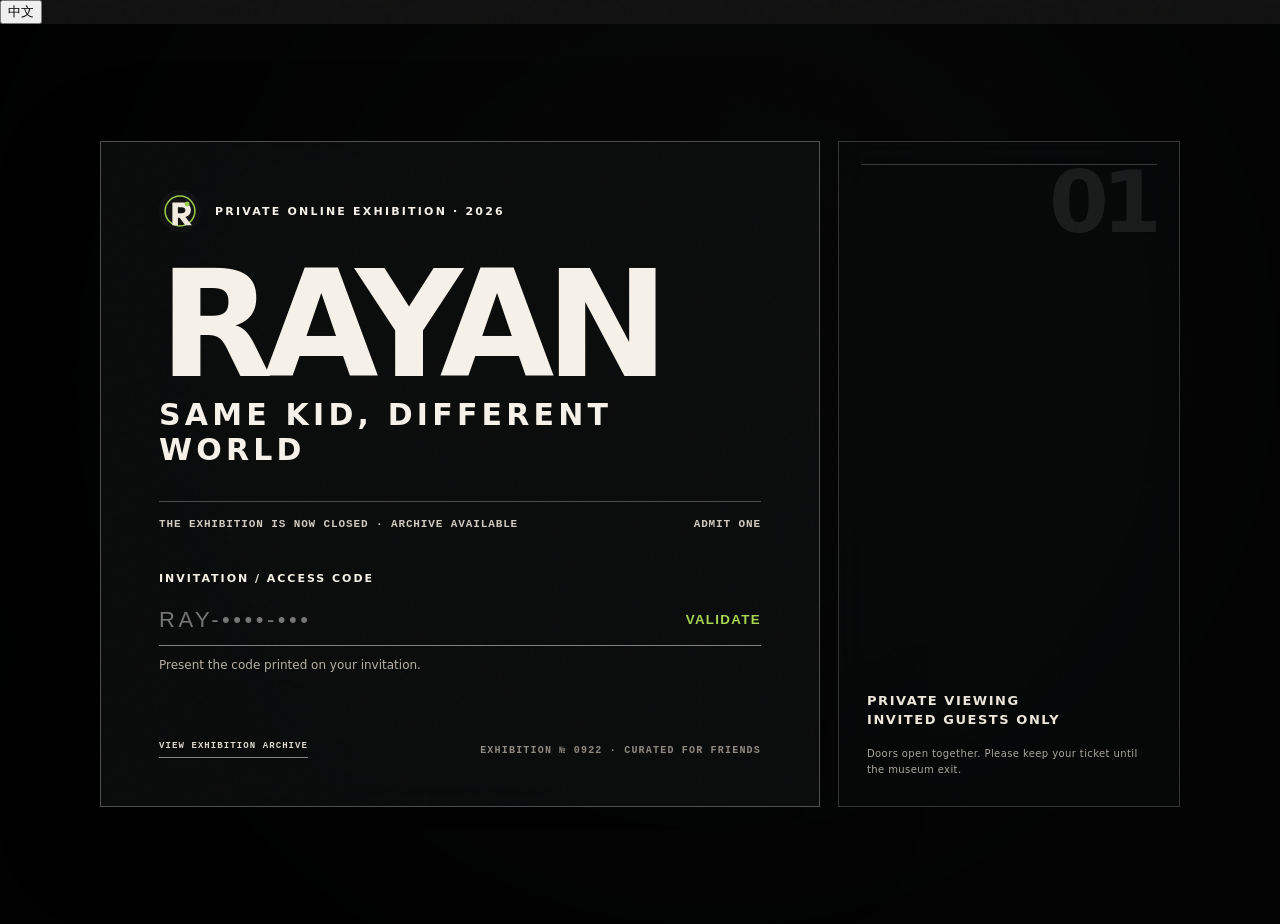
==== commit 6665a04d: "Polish archive room copy" ====
--- a/index.html
+++ b/index.html
@@ -6,46 +6,8 @@
 <meta content="width=device-width, initial-scale=1, viewport-fit=cover" name="viewport"/>
 <meta content="#0f1112" name="theme-color"/>
 <title>RAYAN — Same Kid, Different World · Expanded Museum Edition</title>
-<meta content="RAYAN bilingual private online exhibition — public galleries, Photo Salon, Starlight Chamber and hidden horror rooms." name="description"/>
-<link href="assets/styles.css" rel="stylesheet"/><style id="rayan-v7-inline">
-/* RAYAN V6 — expanded museum route + bilingual interface */
-.language-toggle{position:fixed;right:18px;top:18px;z-index:1300;border:1px solid rgba(255,255,255,.45);background:rgba(5,7,8,.78);backdrop-filter:blur(12px);color:#fff;padding:9px 12px;font:850 10px/1 system-ui,sans-serif;letter-spacing:.08em;cursor:pointer;border-radius:999px;box-shadow:0 8px 24px rgba(0,0,0,.2)}
-.language-toggle:hover{background:#fff;color:#111}
-.curator-note{max-width:860px;margin:-28px 0 46px;padding:14px 18px;border-left:2px solid #9bcf4a;background:rgba(0,0,0,.12);font:650 11px/1.75 ui-monospace,monospace;letter-spacing:.015em;color:inherit;opacity:.82}
-.wall-cream .curator-note{background:rgba(255,255,255,.24)}
-.curated-room-grid{max-width:1100px;margin:0 auto}.curated-room-grid .artwork:nth-child(even){margin-top:8vw}
-.horror-grid{grid-template-columns:repeat(2,minmax(0,1fr));gap:4vw}.horror-grid .artwork:nth-child(even){margin-top:7vw}
-.room-secret .secret-ritual{grid-column:1/-1}.room-secret .secret-grid{grid-column:1/-1}
-@media(max-width:1180px){.room-nav{gap:9px}.room-nav a{font-size:9px}.topbar{padding-left:20px;padding-right:80px}}
-@media(max-width:760px){.language-toggle{right:12px;top:14px}.curator-note{margin-top:-20px;margin-bottom:32px}.horror-grid{grid-template-columns:1fr}.curated-room-grid .artwork:nth-child(even),.horror-grid .artwork:nth-child(even){margin-top:0}}
-
-
-/* V7 PHOTO SALON */
-.photo-salon-room{position:relative;overflow:hidden}
-.photo-salon-room::before{content:"PHOTO SALON";position:absolute;right:2.8vw;top:5.5rem;font:900 clamp(42px,8vw,130px)/.8 Georgia,serif;letter-spacing:-.06em;opacity:.025;pointer-events:none}
-.photo-index{display:flex;flex-wrap:wrap;gap:10px;max-width:1100px;margin:-20px auto 34px}
-.photo-index a{border:1px solid currentColor;padding:9px 12px;color:inherit;text-decoration:none;font:800 10px/1.1 ui-monospace,monospace;letter-spacing:.06em;opacity:.75}
-.photo-index a:hover{opacity:1;background:#9bcf4a;color:#111;border-color:#9bcf4a}
-.photo-method-note{max-width:1100px;margin:0 auto 42px;padding:14px 16px;border:1px solid rgba(255,255,255,.18);font:650 10px/1.65 ui-monospace,monospace;letter-spacing:.02em;opacity:.72}
-.wall-cream .photo-method-note{border-color:rgba(0,0,0,.18)}
-.photo-room-grid{grid-template-columns:repeat(3,minmax(0,1fr));gap:3vw;max-width:1180px;margin:0 auto}
-.photo-work{margin:0!important}
-.photo-work img{width:100%;aspect-ratio:1.17/1;object-fit:cover;display:block;filter:saturate(.94) contrast(1.02)}
-.photo-work figcaption{position:relative}
-.photo-work figcaption span,.photo-work figcaption small{display:block}
-.photo-work figcaption small{margin-top:4px;opacity:.62}
-.curator-pick{display:inline-block;margin-top:9px;padding:4px 7px;border:1px solid #9bcf4a;color:#9bcf4a;font:800 9px/1 ui-monospace,monospace;letter-spacing:.05em;font-style:normal}
-@media(max-width:900px){.photo-room-grid{grid-template-columns:1fr 1fr}}
-@media(max-width:620px){.photo-room-grid{grid-template-columns:1fr}.photo-index{gap:7px}.photo-index a{flex:1 1 46%;text-align:center}}
-
-
-/* V7.1 STARLIGHT CHAMBER */
-.room-starlight{position:relative;min-height:100vh;padding:120px 6vw;background:radial-gradient(circle at 50% 0,#3b2716 0,#17110d 31%,#080808 75%);color:#f2e8d6;overflow:hidden}
-.room-starlight::before{content:"STARLIGHT";position:absolute;right:-1vw;top:4rem;font:900 clamp(70px,14vw,220px)/.8 Georgia,serif;letter-spacing:-.08em;color:#d4aa5b;opacity:.035;pointer-events:none}
-.starlight-crown{font-size:42px;color:#d7ae60;margin-bottom:16px}.starlight-intro{display:grid;grid-template-columns:minmax(0,1.2fr) minmax(260px,.8fr);gap:6vw;max-width:1180px;margin:0 auto 50px;align-items:end}.starlight-intro h2{font:900 clamp(54px,8vw,128px)/.82 Georgia,serif;letter-spacing:-.06em;margin:.2em 0;color:#f4ead6}.starlight-intro>p{max-width:540px;line-height:1.8;color:#cabca8}.starlight-key{max-width:880px;margin:0 auto 70px;border:1px solid rgba(215,174,96,.35);background:#0a0908;padding:14px}.starlight-key img{width:100%;display:block;aspect-ratio:1122/1402;object-fit:cover}.starlight-key figcaption{display:flex;justify-content:space-between;gap:16px;padding:13px 4px 2px;font:700 10px/1.4 ui-monospace,monospace;letter-spacing:.04em;color:#d9c9af}.starlight-key small{opacity:.55}.starlight-grid{grid-template-columns:repeat(2,minmax(0,1fr));gap:5vw;max-width:1180px;margin:0 auto}.star-work{margin:0!important;background:#0b0908;border-color:rgba(215,174,96,.32)!important}.star-work:nth-child(even){margin-top:7vw!important}.star-work img{width:100%;display:block;aspect-ratio:1122/1402;object-fit:cover}.star-work figcaption{color:#e9dcc5}.star-work .curator-pick{color:#d7ae60;border-color:#d7ae60}.deeper-door{max-width:820px;margin:110px auto 40px;padding:46px;border:1px solid rgba(215,174,96,.35);background:linear-gradient(135deg,rgba(110,14,18,.22),rgba(0,0,0,.5));text-align:center}.deeper-door>span{font:800 10px/1.2 ui-monospace,monospace;letter-spacing:.16em;color:#d7ae60}.deeper-door h3{font:800 clamp(28px,4vw,54px)/1 Georgia,serif;margin:18px 0}.deeper-door p{max-width:600px;margin:0 auto 28px;line-height:1.7;color:#c9bda9}.starlight-button{background:#d7ae60!important;color:#12100d!important;border-color:#d7ae60!important}.starlight-map-entry a{color:#c69d50!important}.horror-map-entry a{color:#ad6b6b!important}
-@media(max-width:760px){.room-starlight{padding:95px 20px}.starlight-intro{grid-template-columns:1fr}.starlight-grid{grid-template-columns:1fr}.star-work:nth-child(even){margin-top:0!important}.starlight-key figcaption{display:block}.starlight-key small{display:block;margin-top:5px}.deeper-door{padding:30px 20px;margin-top:70px}}
-
-</style>
+<meta content="RAYAN bilingual private online exhibition — expanded museum route with public galleries and hidden horror rooms." name="description"/>
+<link href="assets/styles.css" rel="stylesheet"/><link href="assets/v6.css" rel="stylesheet"/>
 </head>
 <body>
 <div id="grain"></div><button aria-label="Switch language" class="language-toggle" id="languageToggle" type="button">中文</button>
@@ -128,9 +90,9 @@
 <div class="room-heading">
 <div>
 <div class="room-label" data-en="ARCHIVE STUDIES" data-zh="早期档案">ARCHIVE STUDIES</div>
-<h2 data-en="Early drawings, no source photograph." data-zh="从早期插画开始，不展示原始照片。">Early drawings, no source photograph.</h2>
-</div>
-<p data-en="Three early illustration studies remain as the visual archive. The physical source photograph is not part of the public hanging." data-zh="这里仅保留三件早期插画研究，作为视觉档案。实体来源照片不再列入公开展陈。">Three early illustration studies remain as the visual archive. The physical source photograph is not part of the public hanging.</p>
+<h2 data-en="Where the visual language began." data-zh="RAYAN 的视觉语言，从这里开始。">Where the visual language began.</h2>
+</div>
+<p data-en="Three early illustration studies form the opening layer of the archive, tracing how RAYAN’s visual identity first took shape." data-zh="三件早期插画研究构成这间档案室的起点，记录 RAYAN 的视觉身份如何逐渐成形。">Three early illustration studies form the opening layer of the archive, tracing how RAYAN’s visual identity first took shape.</p>
 </div>
 <div class="gallery-grid salon-grid archive-grid">
 <figure class="artwork frame-light" data-caption="A01 · Early visual archive · mixed-media illustration" data-title="First Transformation / 第一次转化"><img alt="First Rayan transformation" src="assets/images/01_first-transformation.webp"/><figcaption><span>A01 · FIRST TRANSFORMATION / 第一次转化</span><small>Archive study / 早期档案</small></figcaption></figure>
@@ -160,16 +122,16 @@
   <div><p class="kicker" data-en="UNLISTED CELEBRITY COLLECTION" data-zh="未公开明星馆藏">UNLISTED CELEBRITY COLLECTION</p><h2>RAYAN<br/>IN THE SPOTLIGHT.</h2></div>
   <p data-en="Here Rayan is not photographed beside a celebrity. He is the celebrity: red carpet, dressing mirror, backstage wait, lounge, spotlight and return to stage. Eight works follow one visual identity in black, gold, velvet red and frog green." data-zh="这里不是 Rayan 与明星合影，而是 Rayan 自己成为明星。红毯、化妆镜、后台候场、休息室、聚光灯与重返舞台，八件作品以黑、金、丝绒红与青蛙绿构成同一套视觉身份。">Here Rayan is not photographed beside a celebrity. He is the celebrity: red carpet, dressing mirror, backstage wait, lounge, spotlight and return to stage.</p>
 </div>
-<figure class="starlight-key"><img alt="Starlight Chamber crown portrait" src="[data-uri]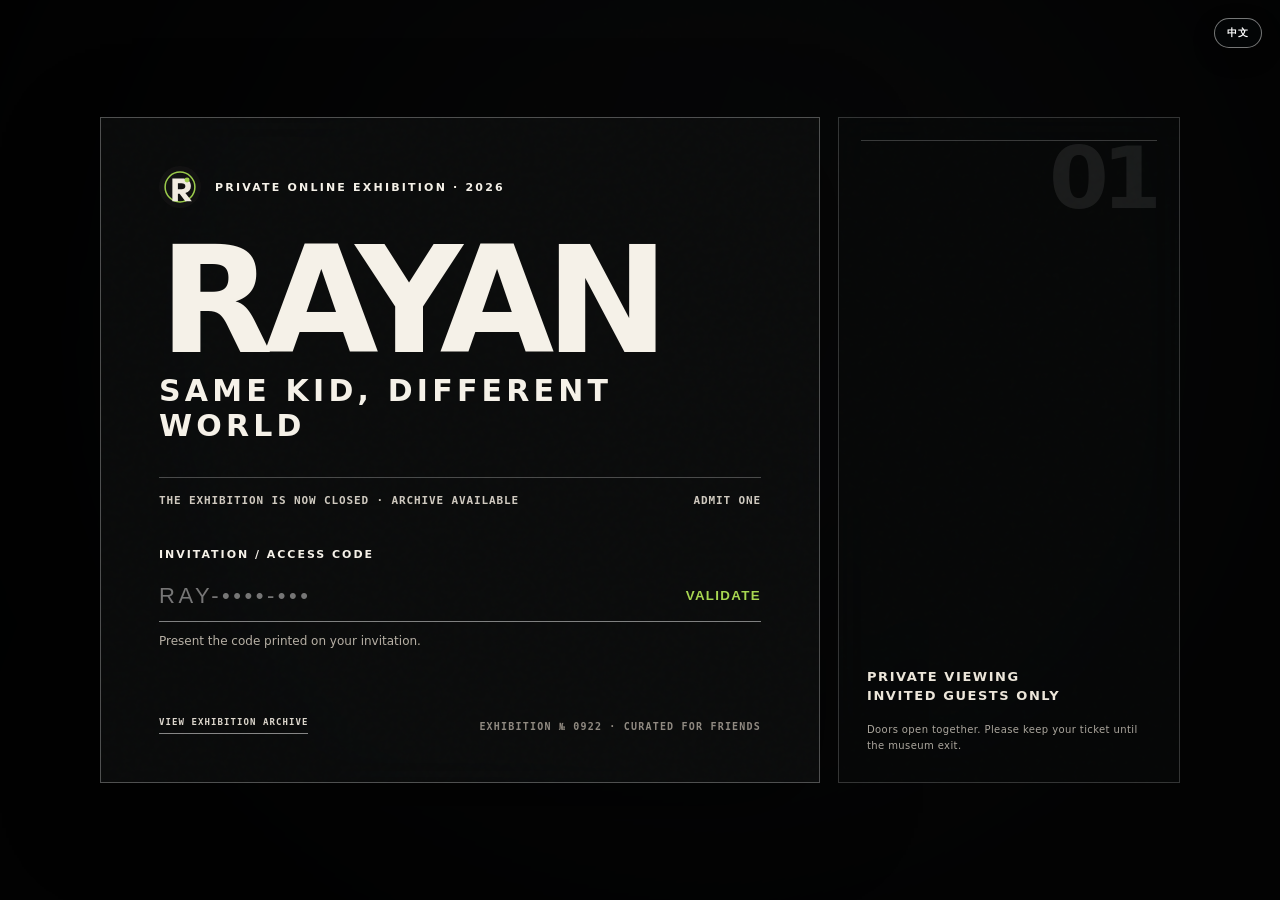
==== commit b9c7e121: "Polish exhibition copy and Photo Salon labels" ====
--- a/index.html
+++ b/index.html
@@ -6,7 +6,7 @@
 <meta content="width=device-width, initial-scale=1, viewport-fit=cover" name="viewport"/>
 <meta content="#0f1112" name="theme-color"/>
 <title>RAYAN — Same Kid, Different World · Expanded Museum Edition</title>
-<meta content="RAYAN bilingual private online exhibition — expanded museum route with public galleries and hidden horror rooms." name="description"/>
+<meta content="RAYAN — a bilingual private online exhibition of illustration, art-history reinterpretation, photographic studies and after-hours rooms." name="description"/>
 <link href="assets/styles.css" rel="stylesheet"/><link href="assets/v6.css" rel="stylesheet"/>
 </head>
 <body>
@@ -24,7 +24,7 @@
 <div class="subtitle">SAME KID, DIFFERENT WORLD</div>
 <div class="ticket-line"></div>
 <div class="gate-meta">
-<span id="scheduleText">PRIVATE PREVIEW · OPEN NOW</span>
+<span id="scheduleText">27 SEP 2026 · 19:00–23:30 CST · PRIVATE VIEW</span>
 <span>ADMIT ONE</span>
 </div>
 <form autocomplete="off" class="access-form" id="accessForm">
@@ -70,7 +70,7 @@
 <div class="foyer-copy">
 <p class="kicker">A PRIVATE VIEWING</p>
 <h2>SAME KID.<br/>DIFFERENT WORLD.</h2>
-<p class="intro" data-en="Rayan moves through eight public galleries, an archive room and an after-hours threshold. Beyond the public route sits an unlisted celebrity chamber; a deeper horror collection remains hidden behind it." data-zh="Rayan 将经过八间公开展厅、一间早期档案室与一个闭馆后入口。公开路线之外藏着一间明星秘密房间，更深处还有独立的恐怖馆藏。">Rayan moves through eight public galleries, an archive room and an after-hours threshold. Beyond the public route sits an unlisted celebrity chamber; a deeper horror collection remains hidden behind it.</p>
+<p class="intro" data-en="Rayan moves through eight public galleries, an archive and a photographic salon. After closing, the route continues beyond the public map." data-zh="Rayan 将经过八间公开展厅、一间档案室与精选摄影室。闭馆之后，路线还会延伸到公开地图之外。">Rayan moves through eight public galleries, an archive and a photographic salon. After closing, the route continues beyond the public map.</p>
 <div class="visitor-strip">
 <span id="visitorName">GUEST —</span>
 <span id="visitorNumber">VISITOR № —</span>
@@ -102,16 +102,16 @@
 <a class="next-link room-next" href="#transformations">ENTER MAIN EXHIBITION →</a>
 </section>
 <section class="room room-gallery wall-cream" data-stamp="01 QUIET DAYS" id="room01"><div class="gallery-code gallery-code-dark">GALLERY 01 · QUIET DAYS / 静日</div><div class="room-heading dark-copy"><div><div class="room-label" data-en="QUIET DAYS" data-zh="静日">QUIET DAYS</div><h2 data-en="Small gestures, close light." data-zh="微小动作，近距离的光。">Small gestures, close light.</h2></div><p data-en="The main exhibition opens with ordinary pauses: a window, a stair, a companion nearby. Rayan is treated less like a mascot and more like a figure observed between moments." data-zh="主展从最普通的停顿开始：窗边、石阶、身旁的青蛙。Rayan 不再只是角色形象，而像是被捕捉在生活间隙中的人物。">The main exhibition opens with ordinary pauses: a window, a stair, a companion nearby. Rayan is treated less like a mascot and more like a figure observed between moments.</p></div><div class="curator-note" data-en="CURATOR NOTE · The main exhibition opens with ordinary pauses: a window, a stair, a companion nearby. Rayan is treated less like a mascot and more like a figure observed between moments." data-zh="策展人手记 · 主展从最普通的停顿开始：窗边、石阶、身旁的青蛙。Rayan 不再只是角色形象，而像是被捕捉在生活间隙中的人物。">CURATOR NOTE · The main exhibition opens with ordinary pauses: a window, a stair, a companion nearby. Rayan is treated less like a mascot and more like a figure observed between moments.</div><div class="gallery-grid two-up curated-room-grid"><figure class="artwork frame-black" data-caption="R01 · Hand-painted watercolor / gouache illustration · 2026" data-title="Window Daydream / 窗边发呆"><img alt="Window Daydream / 窗边发呆" src="assets/images/curated/r01.webp"/><figcaption><span>R01 · WINDOW DAYDREAM</span><small>Hand-painted watercolor / gouache illustration</small></figcaption></figure><figure class="artwork frame-black" data-caption="R02 · Everyday hand-painted illustration · 2026" data-title="Stair Rest / 石阶停驻"><img alt="Stair Rest / 石阶停驻" src="assets/images/curated/r02.webp"/><figcaption><span>R02 · STAIR REST</span><small>Everyday hand-painted illustration</small></figcaption></figure></div><a class="next-link room-next dark-link" data-en="ROOM 02 →" data-zh="进入展厅 02 →" href="#room02">ROOM 02 →</a></section><section class="room room-gallery wall-blue" data-stamp="02 CAFE STUDIO" id="room02"><div class="gallery-code">GALLERY 02 · CAFÉ &amp; STUDIO / 咖啡与工作室</div><div class="room-heading"><div><div class="room-label" data-en="CAFÉ &amp; STUDIO" data-zh="咖啡与工作室">CAFÉ &amp; STUDIO</div><h2 data-en="Places become portraits." data-zh="空间也成为肖像。">Places become portraits.</h2></div><p data-en="The café and studio rooms shift the emphasis from pose to environment. Tables, paper, windows and worn surfaces tell us how this character occupies a day." data-zh="咖啡馆与工作室把重点从“摆姿势”转向“人在空间里如何生活”。桌面、画纸、窗光与旧墙面共同构成角色的日常。">The café and studio rooms shift the emphasis from pose to environment. Tables, paper, windows and worn surfaces tell us how this character occupies a day.</p></div><div class="curator-note" data-en="CURATOR NOTE · The café and studio rooms shift the emphasis from pose to environment. Tables, paper, windows and worn surfaces tell us how this character occupies a day." data-zh="策展人手记 · 咖啡馆与工作室把重点从“摆姿势”转向“人在空间里如何生活”。桌面、画纸、窗光与旧墙面共同构成角色的日常。">CURATOR NOTE · The café and studio rooms shift the emphasis from pose to environment. Tables, paper, windows and worn surfaces tell us how this character occupies a day.</div><div class="gallery-grid two-up curated-room-grid"><figure class="artwork frame-black" data-caption="R03 · Painterly café-street illustration · 2026" data-title="Café Alley / 咖啡巷"><img alt="Café Alley / 咖啡巷" src="assets/images/curated/r03.webp"/><figcaption><span>R03 · CAFÉ ALLEY</span><small>Painterly café-street illustration</small></figcaption></figure><figure class="artwork frame-black" data-caption="R04 · Artist-studio narrative illustration · 2026" data-title="Studio Corner / 工作室角落"><img alt="Studio Corner / 工作室角落" src="assets/images/curated/r04.webp"/><figcaption><span>R04 · STUDIO CORNER</span><small>Artist-studio narrative illustration</small></figcaption></figure></div><a class="next-link room-next" data-en="ROOM 03 →" data-zh="进入展厅 03 →" href="#room03">ROOM 03 →</a></section><section class="room room-gallery wall-charcoal" data-stamp="03 TWILIGHT" id="room03"><div class="gallery-code">GALLERY 03 · TWILIGHT &amp; REST / 黄昏与休憩</div><div class="room-heading"><div><div class="room-label" data-en="TWILIGHT &amp; REST" data-zh="黄昏与休憩">TWILIGHT &amp; REST</div><h2 data-en="Movement, then stillness." data-zh="先移动，再停下来。">Movement, then stillness.</h2></div><p data-en="A walk at dusk and a pause on a bench form a small diptych about movement and rest. The background stays quiet so the body language can carry the mood." data-zh="黄昏行走与长椅休息形成一组关于“移动与停留”的双联画。背景保持克制，让姿态本身成为情绪。">A walk at dusk and a pause on a bench form a small diptych about movement and rest. The background stays quiet so the body language can carry the mood.</p></div><div class="curator-note" data-en="CURATOR NOTE · A walk at dusk and a pause on a bench form a small diptych about movement and rest. The background stays quiet so the body language can carry the mood." data-zh="策展人手记 · 黄昏行走与长椅休息形成一组关于“移动与停留”的双联画。背景保持克制，让姿态本身成为情绪。">CURATOR NOTE · A walk at dusk and a pause on a bench form a small diptych about movement and rest. The background stays quiet so the body language can carry the mood.</div><div class="gallery-grid two-up curated-room-grid"><figure class="artwork frame-black" data-caption="R05 · Twilight narrative illustration · 2026" data-title="Evening Walk / 傍晚回望"><img alt="Evening Walk / 傍晚回望" src="assets/images/curated/r05.webp"/><figcaption><span>R05 · EVENING WALK</span><small>Twilight narrative illustration</small></figcaption></figure><figure class="artwork frame-black" data-caption="R06 · Park-life illustration · 2026" data-title="Bench Rest / 长椅小憩"><img alt="Bench Rest / 长椅小憩" src="assets/images/curated/r06.webp"/><figcaption><span>R06 · BENCH REST</span><small>Park-life illustration</small></figcaption></figure></div><a class="next-link room-next" data-en="ROOM 04 →" data-zh="进入展厅 04 →" href="#room04">ROOM 04 →</a></section><section class="room room-gallery wall-cream" data-stamp="04 IDENTITY" id="room04"><div class="gallery-code gallery-code-dark">GALLERY 04 · IDENTITY &amp; MOOD / 人物与情绪</div><div class="room-heading dark-copy"><div><div class="room-label" data-en="IDENTITY &amp; MOOD" data-zh="人物与情绪">IDENTITY &amp; MOOD</div><h2 data-en="The character becomes a sign." data-zh="人物开始成为一种符号。">The character becomes a sign.</h2></div><p data-en="These two works push Rayan closest to a title image: attitude, headphones, frog iconography and hand-painted marks are reduced into a recognizable exhibition language." data-zh="这两件作品最接近展览的主视觉：情绪、耳机、青蛙符号与手绘痕迹，被压缩成一套容易辨认的展览语言。">These two works push Rayan closest to a title image: attitude, headphones, frog iconography and hand-painted marks are reduced into a recognizable exhibition language.</p></div><div class="curator-note" data-en="CURATOR NOTE · These two works push Rayan closest to a title image: attitude, headphones, frog iconography and hand-painted marks are reduced into a recognizable exhibition language." data-zh="策展人手记 · 这两件作品最接近展览的主视觉：情绪、耳机、青蛙符号与手绘痕迹，被压缩成一套容易辨认的展览语言。">CURATOR NOTE · These two works push Rayan closest to a title image: attitude, headphones, frog iconography and hand-painted marks are reduced into a recognizable exhibition language.</div><div class="gallery-grid two-up curated-room-grid"><figure class="artwork frame-black" data-caption="R07 · Street-painted title work · 2026" data-title="Same Kid, Different World / 同一个孩子，不同世界"><img alt="Same Kid, Different World / 同一个孩子，不同世界" src="assets/images/curated/r07.webp"/><figcaption><span>R07 · SAME KID, DIFFERENT WORLD</span><small>Street-painted title work</small></figcaption></figure><figure class="artwork frame-black" data-caption="R08 · Music and everyday-life illustration · 2026" data-title="Nothing Much Today / 无事发生的下午"><img alt="Nothing Much Today / 无事发生的下午" src="assets/images/curated/r08.webp"/><figcaption><span>R08 · NOTHING MUCH TODAY</span><small>Music and everyday-life illustration</small></figcaption></figure></div><a class="next-link room-next dark-link" data-en="ROOM 05 →" data-zh="进入展厅 05 →" href="#room05">ROOM 05 →</a></section><section class="room room-gallery wall-blue" data-stamp="05 INK PRINT" id="room05"><div class="gallery-code">GALLERY 05 · INK &amp; PRINT / 水墨与版画</div><div class="room-heading"><div><div class="room-label" data-en="INK &amp; PRINT" data-zh="水墨与版画">INK &amp; PRINT</div><h2 data-en="Across East Asian picture traditions." data-zh="进入东方绘画与版画语言。">Across East Asian picture traditions.</h2></div><p data-en="Ink-wash space and woodblock rhythm ask the same question in two ways: how much can the world change while the character remains unmistakably Rayan?" data-zh="水墨的留白与木版画的节奏，用两种方式提出同一个问题：世界可以改变到什么程度，而 Rayan 仍然一眼可认？">Ink-wash space and woodblock rhythm ask the same question in two ways: how much can the world change while the character remains unmistakably Rayan?</p></div><div class="curator-note" data-en="CURATOR NOTE · Ink-wash space and woodblock rhythm ask the same question in two ways: how much can the world change while the character remains unmistakably Rayan?" data-zh="策展人手记 · 水墨的留白与木版画的节奏，用两种方式提出同一个问题：世界可以改变到什么程度，而 Rayan 仍然一眼可认？">CURATOR NOTE · Ink-wash space and woodblock rhythm ask the same question in two ways: how much can the world change while the character remains unmistakably Rayan?</div><div class="gallery-grid two-up curated-room-grid"><figure class="artwork frame-dark" data-caption="R09 · Ink-wash landscape · 2026" data-title="Sitting by the Quiet Stream / 溪山独坐"><img alt="Sitting by the Quiet Stream / 溪山独坐" src="assets/images/curated/r09.webp"/><figcaption><span>R09 · SITTING BY THE QUIET STREAM</span><small>Ink-wash landscape</small></figcaption></figure><figure class="artwork frame-dark" data-caption="R10 · Woodblock / ukiyo-e language · 2026" data-title="Sound of Waves / 潮声"><img alt="Sound of Waves / 潮声" src="assets/images/curated/r10.webp"/><figcaption><span>R10 · SOUND OF WAVES</span><small>Woodblock / ukiyo-e language</small></figcaption></figure></div><a class="next-link room-next" data-en="ROOM 06 →" data-zh="进入展厅 06 →" href="#room06">ROOM 06 →</a></section><section class="room room-gallery wall-charcoal" data-stamp="06 WALL OIL" id="room06"><div class="gallery-code">GALLERY 06 · MURAL &amp; OIL / 壁画与油画</div><div class="room-heading"><div><div class="room-label" data-en="MURAL &amp; OIL" data-zh="壁画与油画">MURAL &amp; OIL</div><h2 data-en="Surface, pigment, portrait." data-zh="表面、颜料与肖像。">Surface, pigment, portrait.</h2></div><p data-en="Mineral-pigment mural language meets the formal gravity of an old-master portrait. The costumes stay familiar while the pictorial rules change completely." data-zh="矿物颜料般的壁画质感，与古典油画肖像的庄重相遇。服装仍然熟悉，但画面的规则已经完全改变。">Mineral-pigment mural language meets the formal gravity of an old-master portrait. The costumes stay familiar while the pictorial rules change completely.</p></div><div class="curator-note" data-en="CURATOR NOTE · Mineral-pigment mural language meets the formal gravity of an old-master portrait. The costumes stay familiar while the pictorial rules change completely." data-zh="策展人手记 · 矿物颜料般的壁画质感，与古典油画肖像的庄重相遇。服装仍然熟悉，但画面的规则已经完全改变。">CURATOR NOTE · Mineral-pigment mural language meets the formal gravity of an old-master portrait. The costumes stay familiar while the pictorial rules change completely.</div><div class="gallery-grid two-up curated-room-grid"><figure class="artwork frame-dark" data-caption="R11 · Mural / mineral-pigment language · 2026" data-title="Echoes of the Wall / 云阙"><img alt="Echoes of the Wall / 云阙" src="assets/images/curated/r11.webp"/><figcaption><span>R11 · ECHOES OF THE WALL</span><small>Mural / mineral-pigment language</small></figcaption></figure><figure class="artwork frame-dark" data-caption="R12 · Old-master oil portrait language · 2026" data-title="Boy in the Red Chair / 红椅上的孩子"><img alt="Boy in the Red Chair / 红椅上的孩子" src="assets/images/curated/r12.webp"/><figcaption><span>R12 · BOY IN THE RED CHAIR</span><small>Old-master oil portrait language</small></figcaption></figure></div><a class="next-link room-next" data-en="ROOM 07 →" data-zh="进入展厅 07 →" href="#room07">ROOM 07 →</a></section><section class="room room-gallery wall-cream" data-stamp="07 LIGHT NIGHT" id="room07"><div class="gallery-code gallery-code-dark">GALLERY 07 · LIGHT &amp; NIGHT / 光与夜色</div><div class="room-heading dark-copy"><div><div class="room-label" data-en="LIGHT &amp; NIGHT" data-zh="光与夜色">LIGHT &amp; NIGHT</div><h2 data-en="Daylight dissolves; night reflects." data-zh="日光散开，夜色开始反射。">Daylight dissolves; night reflects.</h2></div><p data-en="The garden study is built from broken daylight; the river scene gathers that light back into reflections. Together they form the most atmospheric room in the historical route." data-zh="花园作品由破碎的日光组成；河岸夜景则把光重新收进水面倒影。它们构成画史路线里最强调气氛的一间展厅。">The garden study is built from broken daylight; the river scene gathers that light back into reflections. Together they form the most atmospheric room in the historical route.</p></div><div class="curator-note" data-en="CURATOR NOTE · The garden study is built from broken daylight; the river scene gathers that light back into reflections. Together they form the most atmospheric room in the historical route." data-zh="策展人手记 · 花园作品由破碎的日光组成；河岸夜景则把光重新收进水面倒影。它们构成画史路线里最强调气氛的一间展厅。">CURATOR NOTE · The garden study is built from broken daylight; the river scene gathers that light back into reflections. Together they form the most atmospheric room in the historical route.</div><div class="gallery-grid two-up curated-room-grid"><figure class="artwork frame-dark" data-caption="R13 · Impressionist light study · 2026" data-title="Afternoon in the Garden / 花园午后"><img alt="Afternoon in the Garden / 花园午后" src="assets/images/curated/r13.webp"/><figcaption><span>R13 · AFTERNOON IN THE GARDEN</span><small>Impressionist light study</small></figcaption></figure><figure class="artwork frame-dark" data-caption="R14 · Post-impressionist night study · 2026" data-title="Moonlit Riverside / 月下河岸"><img alt="Moonlit Riverside / 月下河岸" src="assets/images/curated/r14.webp"/><figcaption><span>R14 · MOONLIT RIVERSIDE</span><small>Post-impressionist night study</small></figcaption></figure></div><a class="next-link room-next dark-link" data-en="ROOM 08 →" data-zh="进入展厅 08 →" href="#room08">ROOM 08 →</a></section><section class="room room-gallery wall-blue" data-stamp="08 ORNAMENT FORM" id="room08"><div class="gallery-code">GALLERY 08 · ORNAMENT &amp; FORM / 装饰与形式</div><div class="room-heading"><div><div class="room-label" data-en="ORNAMENT &amp; FORM" data-zh="装饰与形式">ORNAMENT &amp; FORM</div><h2 data-en="From floral line to geometry." data-zh="从花饰线条走向几何。">From floral line to geometry.</h2></div><p data-en="The final art-history room moves toward design: floral framing becomes graphic structure, then gives way to pure geometry and controlled color fields." data-zh="最后一间画史展厅逐渐走向设计：花卉装饰先变成图形结构，再进一步简化为几何与受控制的色面。">The final art-history room moves toward design: floral framing becomes graphic structure, then gives way to pure geometry and controlled color fields.</p></div><div class="curator-note" data-en="CURATOR NOTE · The final art-history room moves toward design: floral framing becomes graphic structure, then gives way to pure geometry and controlled color fields." data-zh="策展人手记 · 最后一间画史展厅逐渐走向设计：花卉装饰先变成图形结构，再进一步简化为几何与受控制的色面。">CURATOR NOTE · The final art-history room moves toward design: floral framing becomes graphic structure, then gives way to pure geometry and controlled color fields.</div><div class="gallery-grid two-up curated-room-grid"><figure class="artwork frame-dark" data-caption="R15 · Art Nouveau decorative illustration · 2026" data-title="Framed by Lilies / 百合框景"><img alt="Framed by Lilies / 百合框景" src="assets/images/curated/r15.webp"/><figcaption><span>R15 · FRAMED BY LILIES</span><small>Art Nouveau decorative illustration</small></figcaption></figure><figure class="artwork frame-dark" data-caption="R16 · Modernist geometric composition · 2026" data-title="Geometric Mood / 几何情绪"><img alt="Geometric Mood / 几何情绪" src="assets/images/curated/r16.webp"/><figcaption><span>R16 · GEOMETRIC MOOD</span><small>Modernist geometric composition</small></figcaption></figure></div><a class="next-link room-next" data-en="PHOTO SALON →" data-zh="进入精选摄影室 →" href="#photo09a">PHOTO SALON →</a></section>
-<section class="room room-gallery photo-salon-room wall-charcoal" data-stamp="09A PORTRAITS" id="photo09a"><div class="gallery-code">PHOTO SALON · A / PORTRAITS / 肖像</div><div class="room-heading"><div><div class="room-label" data-en="PORTRAITS" data-zh="肖像">PORTRAITS</div><h2 data-en="The figure before the fiction." data-zh="故事之前的角色。">The figure before the fiction.</h2></div><p data-en="The salon opens with expression and presence: face, cap, and companion. These are studio-reconstructed photographic studies based on the Rayan figure; the removed source photograph is not displayed." data-zh="摄影室从表情与存在感开始：脸、帽子与青蛙伙伴。这些作品是以 Rayan 实体形象为基础重新构成的摄影化研究；此前要求删除的原始照片不会在展览中展示。">The salon opens with expression and presence: face, cap, and companion. These are studio-reconstructed photographic studies based on the Rayan figure; the removed source photograph is not displayed.</p></div><div class="photo-index"><a data-en="A · PORTRAITS" data-zh="A · 肖像" href="#photo09a">A · PORTRAITS</a><a data-en="B · FORM &amp; DETAIL" data-zh="B · 造型与细节" href="#photo09b">B · FORM &amp; DETAIL</a><a data-en="C · LIGHT STUDIES" data-zh="C · 光线研究" href="#photo09c">C · LIGHT STUDIES</a><a data-en="D · ENVIRONMENT" data-zh="D · 环境肖像" href="#photo09d">D · ENVIRONMENT</a></div><div class="photo-method-note" data-en="PHOTO METHOD · Studio-reconstructed photographic studies based on the Rayan figure. The deleted source photograph remains excluded from the public exhibition." data-zh="摄影说明 · 这些作品以 Rayan 实体形象为基础进行摄影化重构；已删除的原始照片继续排除在公开展陈之外。">PHOTO METHOD · Studio-reconstructed photographic studies based on the Rayan figure. The deleted source photograph remains excluded from the public exhibition.</div><div class="gallery-grid photo-room-grid"><figure class="artwork frame-museum photo-work" data-caption="P01 · Portrait study / 肖像研究 · 2026" data-title="Quiet Portrait / 静默肖像" id="p01"><img alt="Quiet Portrait / 静默肖像" data-photo="p01" src="[data-uri]"/><figcaption><span data-en="P01 · QUIET PORTRAIT" data-zh="P01 · 静默肖像">P01 · QUIET PORTRAIT</span><small data-en="Portrait study" data-zh="肖像研究">Portrait study</small><em class="curator-pick" data-en="CURATOR'S SELECTION" data-zh="策展精选">CURATOR'S SELECTION</em></figcaption></figure><figure class="artwork frame-museum photo-work" data-caption="P02 · Figure and companion study / 角色与伙伴研究 · 2026" data-title="The Companion / 青蛙伙伴" id="p02"><img alt="The Companion / 青蛙伙伴" data-photo="p02" src="[data-uri]"/><figcaption><span data-en="P02 · THE COMPANION" data-zh="P02 · 青蛙伙伴">P02 · THE COMPANION</span><small data-en="Figure and companion study" data-zh="角色与伙伴研究">Figure and companion study</small></figcaption></figure><figure class="artwork frame-museum photo-work" data-caption="P03 · Close portrait / shadow study / 近景肖像 / 阴影研究 · 2026" data-title="Under the Cap / 帽檐之下" id="p03"><img alt="Under the Cap / 帽檐之下" data-photo="p03" src="[data-uri]"/><figcaption><span data-en="P03 · UNDER THE CAP" data-zh="P03 · 帽檐之下">P03 · UNDER THE CAP</span><small data-en="Close portrait / shadow study" data-zh="近景肖像 / 阴影研究">Close portrait / shadow study</small></figcaption></figure></div><a class="next-link room-next" data-en="PHOTO SALON B →" data-zh="进入摄影室 B →" href="#photo09b">PHOTO SALON B →</a></section><section class="room room-gallery photo-salon-room wall-cream" data-stamp="09B FORM DETAIL" id="photo09b"><div class="gallery-code gallery-code-dark">PHOTO SALON · B / FORM &amp; DETAIL / 造型与细节</div><div class="room-heading dark-copy"><div><div class="room-label" data-en="FORM &amp; DETAIL" data-zh="造型与细节">FORM &amp; DETAIL</div><h2 data-en="Clothing, scale, attitude." data-zh="服装、比例与姿态。">Clothing, scale, attitude.</h2></div><p data-en="The second wall treats vest, silhouette and stance as formal elements. The character is photographed like a small sculpture rather than a product." data-zh="第二面展墙把背心、轮廓与站姿当作形式元素处理，让角色更像一件小型雕塑，而不是商品展示。">The second wall treats vest, silhouette and stance as formal elements. The character is photographed like a small sculpture rather than a product.</p></div><div class="gallery-grid photo-room-grid"><figure class="artwork frame-museum photo-work" data-caption="P04 · Wardrobe / color study / 服装 / 色彩研究 · 2026" data-title="Olive Study / 绿色制服" id="p04"><img alt="Olive Study / 绿色制服" data-photo="p04" src="[data-uri]"/><figcaption><span data-en="P04 · OLIVE STUDY" data-zh="P04 · 绿色制服">P04 · OLIVE STUDY</span><small data-en="Wardrobe / color study" data-zh="服装 / 色彩研究">Wardrobe / color study</small></figcaption></figure><figure class="artwork frame-museum photo-work" data-caption="P05 · Full-figure study / 全身造型研究 · 2026" data-title="Standing Still / 小小站立者" id="p05"><img alt="Standing Still / 小小站立者" data-photo="p05" src="[data-uri]"/><figcaption><span data-en="P05 · STANDING STILL" data-zh="P05 · 小小站立者">P05 · STANDING STILL</span><small data-en="Full-figure study" data-zh="全身造型研究">Full-figure study</small></figcaption></figure><figure class="artwork frame-museum photo-work" data-caption="P06 · Low-key light study / 低照度光线研究 · 2026" data-title="Side Light / 侧光" id="p06"><img alt="Side Light / 侧光" data-photo="p06" src="[data-uri]"/><figcaption><span data-en="P06 · SIDE LIGHT" data-zh="P06 · 侧光">P06 · SIDE LIGHT</span><small data-en="Low-key light study" data-zh="低照度光线研究">Low-key light study</small><em class="curator-pick" data-en="CURATOR'S SELECTION" data-zh="策展精选">CURATOR'S SELECTION</em></figcaption></figure></div><a class="next-link room-next dark-link" data-en="PHOTO SALON C →" data-zh="进入摄影室 C →" href="#photo09c">PHOTO SALON C →</a></section><section class="room room-gallery photo-salon-room wall-blue" data-stamp="09C LIGHT STUDIES" id="photo09c"><div class="gallery-code">PHOTO SALON · C / LIGHT STUDIES / 光线研究</div><div class="room-heading"><div><div class="room-label" data-en="LIGHT STUDIES" data-zh="光线研究">LIGHT STUDIES</div><h2 data-en="One figure, three temperatures of light." data-zh="同一个角色，三种光线温度。">One figure, three temperatures of light.</h2></div><p data-en="White daylight, window reflection and long afternoon shadow shift the emotional temperature without changing the character." data-zh="白色日光、窗边反射与午后长影，在不改变角色本身的情况下改变了画面的情绪温度。">White daylight, window reflection and long afternoon shadow shift the emotional temperature without changing the character.</p></div><div class="gallery-grid photo-room-grid"><figure class="artwork frame-museum photo-work" data-caption="P07 · High-key daylight study / 高调日光研究 · 2026" data-title="White Room / 白色房间" id="p07"><img alt="White Room / 白色房间" data-photo="p07" src="[data-uri]"/><figcaption><span data-en="P07 · WHITE ROOM" data-zh="P07 · 白色房间">P07 · WHITE ROOM</span><small data-en="High-key daylight study" data-zh="高调日光研究">High-key daylight study</small></figcaption></figure><figure class="artwork frame-museum photo-work" data-caption="P08 · Window-light environment portrait / 窗光环境肖像 · 2026" data-title="By the Window / 窗边" id="p08"><img alt="By the Window / 窗边" data-photo="p08" src="[data-uri]"/><figcaption><span data-en="P08 · BY THE WINDOW" data-zh="P08 · 窗边">P08 · BY THE WINDOW</span><small data-en="Window-light environment portrait" data-zh="窗光环境肖像">Window-light environment portrait</small></figcaption></figure><figure class="artwork frame-museum photo-work" data-caption="P09 · Warm shadow study / 暖色长影研究 · 2026" data-title="Afternoon Shadow / 午后影子" id="p09"><img alt="Afternoon Shadow / 午后影子" data-photo="p09" src="[data-uri]"/><figcaption><span data-en="P09 · AFTERNOON SHADOW" data-zh="P09 · 午后影子">P09 · AFTERNOON SHADOW</span><small data-en="Warm shadow study" data-zh="暖色长影研究">Warm shadow study</small></figcaption></figure></div><a class="next-link room-next" data-en="PHOTO SALON D →" data-zh="进入摄影室 D →" href="#photo09d">PHOTO SALON D →</a></section><section class="room room-gallery photo-salon-room wall-charcoal" data-stamp="09D ENVIRONMENT" id="photo09d"><div class="gallery-code">PHOTO SALON · D / ENVIRONMENT / 环境肖像</div><div class="room-heading"><div><div class="room-label" data-en="ENVIRONMENT" data-zh="环境肖像">ENVIRONMENT</div><h2 data-en="Detail, monument, after closing." data-zh="细节、纪念碑与闭馆之后。">Detail, monument, after closing.</h2></div><p data-en="The final photo wall moves from the frog detail to low-angle monumentality and then into after-hours darkness, creating a bridge toward the hidden collection." data-zh="最后一面摄影墙从青蛙细节走向低机位的纪念碑感，再进入闭馆后的黑暗，为隐藏展区建立过渡。">The final photo wall moves from the frog detail to low-angle monumentality and then into after-hours darkness, creating a bridge toward the hidden collection.</p></div><div class="gallery-grid photo-room-grid"><figure class="artwork frame-museum photo-work" data-caption="P10 · Companion detail study / 伙伴细节研究 · 2026" data-title="Frog Detail / 青蛙特写" id="p10"><img alt="Frog Detail / 青蛙特写" data-photo="p10" src="[data-uri]"/><figcaption><span data-en="P10 · FROG DETAIL" data-zh="P10 · 青蛙特写">P10 · FROG DETAIL</span><small data-en="Companion detail study" data-zh="伙伴细节研究">Companion detail study</small></figcaption></figure><figure class="artwork frame-museum photo-work" data-caption="P11 · Low-angle environmental portrait / 低机位环境肖像 · 2026" data-title="Small Monument / 低角度" id="p11"><img alt="Small Monument / 低角度" data-photo="p11" src="[data-uri]"/><figcaption><span data-en="P11 · SMALL MONUMENT" data-zh="P11 · 低角度">P11 · SMALL MONUMENT</span><small data-en="Low-angle environmental portrait" data-zh="低机位环境肖像">Low-angle environmental portrait</small><em class="curator-pick" data-en="CURATOR'S SELECTION" data-zh="策展精选">CURATOR'S SELECTION</em></figcaption></figure><figure class="artwork frame-museum photo-work" data-caption="P12 · After-hours photographic study / 闭馆后摄影研究 · 2026" data-title="After Closing / 闭馆之后" id="p12"><img alt="After Closing / 闭馆之后" data-photo="p12" src="[data-uri]"/><figcaption><span data-en="P12 · AFTER CLOSING" data-zh="P12 · 闭馆之后">P12 · AFTER CLOSING</span><small data-en="After-hours photographic study" data-zh="闭馆后摄影研究">After-hours photographic study</small></figcaption></figure></div><a class="next-link room-next" data-en="AFTER HOURS GATE →" data-zh="进入闭馆后入口 →" href="#special">AFTER HOURS GATE →</a></section><section class="room room-special" data-stamp="10 AFTER HOURS" id="special">
+<section class="room room-gallery photo-salon-room wall-charcoal" data-stamp="09A PORTRAITS" id="photo09a"><div class="gallery-code">PHOTO SALON · A / PORTRAITS / 肖像</div><div class="room-heading"><div><div class="room-label" data-en="PORTRAITS" data-zh="肖像">PORTRAITS</div><h2 data-en="The figure before the fiction." data-zh="故事之前的角色。">The figure before the fiction.</h2></div><p data-en="The salon opens with expression and presence: gaze, cap and frog companion. Small shifts in light and framing turn the same figure into a sequence of distinct portraits." data-zh="摄影室从表情与存在感开始：目光、帽檐与青蛙伙伴。光线与构图的细微变化，让同一个 RAYAN 呈现出一组不同气质的肖像。">The salon opens with expression and presence: gaze, cap and frog companion. Small shifts in light and framing turn the same figure into a sequence of distinct portraits.</p></div><div class="photo-index"><a data-en="A · PORTRAITS" data-zh="A · 肖像" href="#photo09a">A · PORTRAITS</a><a data-en="B · FORM &amp; DETAIL" data-zh="B · 造型与细节" href="#photo09b">B · FORM &amp; DETAIL</a><a data-en="C · LIGHT STUDIES" data-zh="C · 光线研究" href="#photo09c">C · LIGHT STUDIES</a><a data-en="D · ENVIRONMENT" data-zh="D · 环境肖像" href="#photo09d">D · ENVIRONMENT</a></div><div class="photo-method-note" data-en="PHOTO METHOD · A study of form, light and atmosphere built around RAYAN’s established visual identity." data-zh="摄影说明 · 这一组作品围绕 RAYAN 已建立的视觉身份，研究造型、光线与氛围的变化。">PHOTO METHOD · A study of form, light and atmosphere built around RAYAN’s established visual identity.</div><div class="gallery-grid photo-room-grid"><figure class="artwork frame-museum photo-work" data-caption="P01 · Portrait study / 肖像研究 · 2026" data-title="Quiet Portrait / 静默肖像" id="p01"><img alt="Quiet Portrait / 静默肖像" data-photo="p01" src="[data-uri]"/><figcaption><span data-en="P01 · QUIET PORTRAIT" data-zh="P01 · 静默肖像">P01 · QUIET PORTRAIT</span><small data-en="Portrait study" data-zh="肖像研究">Portrait study</small><em class="curator-pick" data-en="CURATOR'S SELECTION" data-zh="策展精选">CURATOR'S SELECTION</em></figcaption></figure><figure class="artwork frame-museum photo-work" data-caption="P02 · Figure and companion study / 角色与伙伴研究 · 2026" data-title="The Companion / 青蛙伙伴" id="p02"><img alt="The Companion / 青蛙伙伴" data-photo="p02" src="[data-uri]"/><figcaption><span data-en="P02 · THE COMPANION" data-zh="P02 · 青蛙伙伴">P02 · THE COMPANION</span><small data-en="Figure and companion study" data-zh="角色与伙伴研究">Figure and companion study</small></figcaption></figure><figure class="artwork frame-museum photo-work" data-caption="P03 · Close portrait / shadow study / 近景肖像 / 阴影研究 · 2026" data-title="Under the Cap / 帽檐之下" id="p03"><img alt="Under the Cap / 帽檐之下" data-photo="p03" src="[data-uri]"/><figcaption><span data-en="P03 · UNDER THE CAP" data-zh="P03 · 帽檐之下">P03 · UNDER THE CAP</span><small data-en="Close portrait / shadow study" data-zh="近景肖像 / 阴影研究">Close portrait / shadow study</small></figcaption></figure></div><a class="next-link room-next" data-en="PHOTO SALON B →" data-zh="进入摄影室 B →" href="#photo09b">PHOTO SALON B →</a></section><section class="room room-gallery photo-salon-room wall-cream" data-stamp="09B FORM DETAIL" id="photo09b"><div class="gallery-code gallery-code-dark">PHOTO SALON · B / FORM &amp; DETAIL / 造型与细节</div><div class="room-heading dark-copy"><div><div class="room-label" data-en="FORM &amp; DETAIL" data-zh="造型与细节">FORM &amp; DETAIL</div><h2 data-en="Clothing, scale, attitude." data-zh="服装、比例与姿态。">Clothing, scale, attitude.</h2></div><p data-en="The second wall studies vest, silhouette and stance as formal elements, treating RAYAN as a small sculptural presence in space." data-zh="第二面展墙把背心、轮廓与站姿作为形式元素，让 RAYAN 像一件置于空间中的小型雕塑。">The second wall studies vest, silhouette and stance as formal elements, treating RAYAN as a small sculptural presence in space.</p></div><div class="gallery-grid photo-room-grid"><figure class="artwork frame-museum photo-work" data-caption="P04 · Wardrobe / color study / 服装 / 色彩研究 · 2026" data-title="Olive Study / 橄榄色研究" id="p04"><img alt="Olive Study / 橄榄色研究" data-photo="p04" src="[data-uri]"/><figcaption><span data-en="P04 · OLIVE STUDY" data-zh="P04 · 橄榄色研究">P04 · OLIVE STUDY</span><small data-en="Wardrobe / color study" data-zh="服装 / 色彩研究">Wardrobe / color study</small></figcaption></figure><figure class="artwork frame-museum photo-work" data-caption="P05 · Full-figure study / 全身造型研究 · 2026" data-title="Standing Still / 静立" id="p05"><img alt="Standing Still / 静立" data-photo="p05" src="[data-uri]"/><figcaption><span data-en="P05 · STANDING STILL" data-zh="P05 · 静立">P05 · STANDING STILL</span><small data-en="Full-figure study" data-zh="全身造型研究">Full-figure study</small></figcaption></figure><figure class="artwork frame-museum photo-work" data-caption="P06 · Low-key light study / 低照度光线研究 · 2026" data-title="Side Light / 侧光" id="p06"><img alt="Side Light / 侧光" data-photo="p06" src="[data-uri]"/><figcaption><span data-en="P06 · SIDE LIGHT" data-zh="P06 · 侧光">P06 · SIDE LIGHT</span><small data-en="Low-key light study" data-zh="低照度光线研究">Low-key light study</small><em class="curator-pick" data-en="CURATOR'S SELECTION" data-zh="策展精选">CURATOR'S SELECTION</em></figcaption></figure></div><a class="next-link room-next dark-link" data-en="PHOTO SALON C →" data-zh="进入摄影室 C →" href="#photo09c">PHOTO SALON C →</a></section><section class="room room-gallery photo-salon-room wall-blue" data-stamp="09C LIGHT STUDIES" id="photo09c"><div class="gallery-code">PHOTO SALON · C / LIGHT STUDIES / 光线研究</div><div class="room-heading"><div><div class="room-label" data-en="LIGHT STUDIES" data-zh="光线研究">LIGHT STUDIES</div><h2 data-en="One figure, three temperatures of light." data-zh="同一个角色，三种光线温度。">One figure, three temperatures of light.</h2></div><p data-en="White daylight, window reflection and long afternoon shadow shift the emotional temperature without changing the character." data-zh="白色日光、窗边反射与午后长影，在不改变角色本身的情况下改变了画面的情绪温度。">White daylight, window reflection and long afternoon shadow shift the emotional temperature without changing the character.</p></div><div class="gallery-grid photo-room-grid"><figure class="artwork frame-museum photo-work" data-caption="P07 · High-key daylight study / 高调日光研究 · 2026" data-title="White Room / 白色房间" id="p07"><img alt="White Room / 白色房间" data-photo="p07" src="[data-uri]"/><figcaption><span data-en="P07 · WHITE ROOM" data-zh="P07 · 白色房间">P07 · WHITE ROOM</span><small data-en="High-key daylight study" data-zh="高调日光研究">High-key daylight study</small></figcaption></figure><figure class="artwork frame-museum photo-work" data-caption="P08 · Window-light environment portrait / 窗光环境肖像 · 2026" data-title="By the Window / 窗边" id="p08"><img alt="By the Window / 窗边" data-photo="p08" src="[data-uri]"/><figcaption><span data-en="P08 · BY THE WINDOW" data-zh="P08 · 窗边">P08 · BY THE WINDOW</span><small data-en="Window-light environment portrait" data-zh="窗光环境肖像">Window-light environment portrait</small></figcaption></figure><figure class="artwork frame-museum photo-work" data-caption="P09 · Warm shadow study / 暖色长影研究 · 2026" data-title="Afternoon Shadow / 午后影子" id="p09"><img alt="Afternoon Shadow / 午后影子" data-photo="p09" src="[data-uri]"/><figcaption><span data-en="P09 · AFTERNOON SHADOW" data-zh="P09 · 午后影子">P09 · AFTERNOON SHADOW</span><small data-en="Warm shadow study" data-zh="暖色长影研究">Warm shadow study</small></figcaption></figure></div><a class="next-link room-next" data-en="PHOTO SALON D →" data-zh="进入摄影室 D →" href="#photo09d">PHOTO SALON D →</a></section><section class="room room-gallery photo-salon-room wall-charcoal" data-stamp="09D ENVIRONMENT" id="photo09d"><div class="gallery-code">PHOTO SALON · D / ENVIRONMENT / 环境肖像</div><div class="room-heading"><div><div class="room-label" data-en="ENVIRONMENT" data-zh="环境肖像">ENVIRONMENT</div><h2 data-en="Detail, monument, after closing." data-zh="细节、纪念碑与闭馆之后。">Detail, monument, after closing.</h2></div><p data-en="The final photo wall moves from the frog detail to low-angle monumentality and then into after-hours darkness, creating a bridge toward the hidden collection." data-zh="最后一面摄影墙从青蛙细节走向低机位的纪念碑感，再进入闭馆后的黑暗，为隐藏展区建立过渡。">The final photo wall moves from the frog detail to low-angle monumentality and then into after-hours darkness, creating a bridge toward the hidden collection.</p></div><div class="gallery-grid photo-room-grid"><figure class="artwork frame-museum photo-work" data-caption="P10 · Companion detail study / 伙伴细节研究 · 2026" data-title="Frog Detail / 青蛙特写" id="p10"><img alt="Frog Detail / 青蛙特写" data-photo="p10" src="[data-uri]"/><figcaption><span data-en="P10 · FROG DETAIL" data-zh="P10 · 青蛙特写">P10 · FROG DETAIL</span><small data-en="Companion detail study" data-zh="伙伴细节研究">Companion detail study</small></figcaption></figure><figure class="artwork frame-museum photo-work" data-caption="P11 · Low-angle environmental portrait / 低机位环境肖像 · 2026" data-title="Small Monument / 小小纪念碑" id="p11"><img alt="Small Monument / 小小纪念碑" data-photo="p11" src="[data-uri]"/><figcaption><span data-en="P11 · SMALL MONUMENT" data-zh="P11 · 小小纪念碑">P11 · SMALL MONUMENT</span><small data-en="Low-angle environmental portrait" data-zh="低机位环境肖像">Low-angle environmental portrait</small><em class="curator-pick" data-en="CURATOR'S SELECTION" data-zh="策展精选">CURATOR'S SELECTION</em></figcaption></figure><figure class="artwork frame-museum photo-work" data-caption="P12 · After-hours photographic study / 闭馆后摄影研究 · 2026" data-title="After Closing / 闭馆之后" id="p12"><img alt="After Closing / 闭馆之后" data-photo="p12" src="[data-uri]"/><figcaption><span data-en="P12 · AFTER CLOSING" data-zh="P12 · 闭馆之后">P12 · AFTER CLOSING</span><small data-en="After-hours photographic study" data-zh="闭馆后摄影研究">After-hours photographic study</small></figcaption></figure></div><a class="next-link room-next" data-en="AFTER HOURS GATE →" data-zh="进入闭馆后入口 →" href="#special">AFTER HOURS GATE →</a></section><section class="room room-special" data-stamp="10 AFTER HOURS" id="special">
 <div class="gallery-code">ROOM 10 · AFTER HOURS GATE / 闭馆后入口</div>
 <div class="special-vignette"></div>
 <div class="room-heading special-heading">
 <div><div class="room-label" data-en="AFTER HOURS GATE" data-zh="闭馆后入口">AFTER HOURS GATE</div><h2 data-en="The museum changes after dark." data-zh="闭馆以后，博物馆开始改变。">The museum changes after dark.</h2></div>
-<p data-en="The public exhibition ends here. One unlisted chamber belongs to Rayan after the cameras turn on. A deeper door is revealed only from inside." data-zh="公开路线在这里暂时结束。地图之外还有一间属于 Rayan 聚光灯时刻的秘密房间；只有进入之后，才会看见更深的一扇门。">The public exhibition ends here. One unlisted chamber belongs to Rayan after the cameras turn on. A deeper door is revealed only from inside.</p>
-</div>
-<div class="opening-edition" id="openingEdition"><span>STARLIGHT CHAMBER · 8 WORKS</span><p id="openingEditionText">No preview images are shown on the public route. The chamber unlocks first; the darker collection comes later.</p></div>
+<p data-en="The public route ends here. Beyond this threshold, RAYAN enters a private sequence of velvet, flashbulbs and stage light. A second door is revealed only from within." data-zh="公开路线在这里结束。门后是一段由丝绒、闪光灯与舞台光构成的私藏章节；只有进入其中，才会看见第二扇门。">The public route ends here. Beyond this threshold, RAYAN enters a private sequence of velvet, flashbulbs and stage light. A second door is revealed only from within.</p>
+</div>
+<div class="opening-edition" id="openingEdition"><span>STARLIGHT CHAMBER · 8 WORKS</span><p id="openingEditionText">Nothing beyond this threshold appears on the public map. Enter first; decide later whether to go deeper.</p></div>
 <div aria-hidden="true" class="afterhours-door"><div class="afterhours-number">00</div><div>AFTER HOURS<br/><small>UNLISTED COLLECTION</small></div></div>
-<div class="secret-door-panel"><div><span class="room-label">UNLISTED ACCESS</span><h3 data-en="The Starlight Chamber is not shown on the public map." data-zh="地图上还有一间没有标出的明星秘密房间。">The Starlight Chamber is not shown on the public map.</h3><p data-en="Enter the word suggested by the recurring companion." data-zh="输入反复出现的伙伴所暗示的英文单词。">Enter the word suggested by the recurring companion.</p></div><form class="secret-form" id="secretForm"><input aria-label="Secret room code" autocomplete="off" id="secretCode" placeholder="SECRET WORD"/><button data-en="TRY DOOR" data-zh="尝试开门" type="submit">TRY DOOR</button><small id="secretMessage">The clue is inside the exhibition.</small></form></div>
+<div class="secret-door-panel"><div><span class="room-label">UNLISTED ACCESS</span><h3 data-en="The Starlight Chamber exists beyond the public map." data-zh="公开地图之外，还有一间星光密室。">The Starlight Chamber exists beyond the public map.</h3><p data-en="Enter the word suggested by the recurring companion." data-zh="输入反复出现的伙伴所暗示的英文单词。">Enter the word suggested by the recurring companion.</p></div><form class="secret-form" id="secretForm"><input aria-label="Secret room code" autocomplete="off" id="secretCode" placeholder="SECRET WORD"/><button data-en="TRY DOOR" data-zh="尝试开门" type="submit">TRY DOOR</button><small id="secretMessage">The clue is inside the exhibition.</small></form></div>
 <div class="secret-note">STARLIGHT CHAMBER · PRIVATE ACCESS · NO PREVIEW</div>
 <a class="next-link room-next" href="#photospot">CONTINUE PUBLIC ROUTE →</a>
 </section>
@@ -119,10 +119,10 @@
 <div class="starlight-crown">♔</div>
 <div class="secretroom-mark">SECRET CHAMBER · STARLIGHT / 明星秘密房间</div>
 <div class="starlight-intro">
-  <div><p class="kicker" data-en="UNLISTED CELEBRITY COLLECTION" data-zh="未公开明星馆藏">UNLISTED CELEBRITY COLLECTION</p><h2>RAYAN<br/>IN THE SPOTLIGHT.</h2></div>
-  <p data-en="Here Rayan is not photographed beside a celebrity. He is the celebrity: red carpet, dressing mirror, backstage wait, lounge, spotlight and return to stage. Eight works follow one visual identity in black, gold, velvet red and frog green." data-zh="这里不是 Rayan 与明星合影，而是 Rayan 自己成为明星。红毯、化妆镜、后台候场、休息室、聚光灯与重返舞台，八件作品以黑、金、丝绒红与青蛙绿构成同一套视觉身份。">Here Rayan is not photographed beside a celebrity. He is the celebrity: red carpet, dressing mirror, backstage wait, lounge, spotlight and return to stage.</p>
-</div>
-<figure class="starlight-key"><img alt="Starlight Chamber crown portrait" src="assets/images/curated/star-kv.webp"/><figcaption><span>STAR.KV · CROWN PORTRAIT / 皇冠肖像</span><small>Room key visual · not counted among the eight wall works</small></figcaption></figure>
+  <div><p class="kicker" data-en="PRIVATE STARLIGHT COLLECTION" data-zh="私藏星光馆">PRIVATE STARLIGHT COLLECTION</p><h2>RAYAN<br/>IN THE SPOTLIGHT.</h2></div>
+  <p data-en="Red carpet, dressing mirror, backstage wait, lounge and spotlight turn RAYAN into the night’s only headliner. Eight works share one visual language of black, gold, velvet red and frog green." data-zh="红毯、化妆镜、后台候场、休息室与聚光灯，让 RAYAN 成为这一夜唯一的主角。八件作品以黑、金、丝绒红与青蛙绿构成统一的视觉语言。">Here Rayan is not photographed beside a celebrity. He is the celebrity: red carpet, dressing mirror, backstage wait, lounge, spotlight and return to stage.</p>
+</div>
+<figure class="starlight-key"><img alt="Starlight Chamber crown portrait" src="assets/images/curated/star-kv.webp"/><figcaption><span>STAR.KV · CROWN PORTRAIT / 皇冠肖像</span><small>Room key visual / 房间主视觉</small></figcaption></figure>
 <div class="gallery-grid starlight-grid">
 <figure class="artwork frame-museum star-work" data-catalogue="preserve" data-caption="STAR.01 · Red-carpet arrival · STARLIGHT CHAMBER · 2026" data-title="VIP Arrival / VIP 红毯入场"><img alt="VIP Arrival / VIP 红毯入场" src="assets/images/curated/star01.webp"/><figcaption><span>STAR.01 · VIP ARRIVAL / VIP 红毯入场</span><small>Red-carpet arrival</small></figcaption></figure>
 <figure class="artwork frame-museum star-work" data-catalogue="preserve" data-caption="STAR.02 · Chamber threshold · STARLIGHT CHAMBER · 2026" data-title="Starlight Chamber / 星光密室"><img alt="Starlight Chamber / 星光密室" src="assets/images/curated/star02.webp"/><figcaption><span>STAR.02 · STARLIGHT CHAMBER / 星光密室</span><small>Private-entry portrait</small></figcaption></figure>
@@ -136,12 +136,12 @@
 <div class="deeper-door">
   <span>AFTER THE APPLAUSE / 掌声之后</span>
   <h3 data-en="There is another door behind the curtain." data-zh="帷幕后面，还有一扇门。">There is another door behind the curtain.</h3>
-  <p data-en="The celebrity chamber ends here. Open the deeper door only if you want to continue into the unlisted horror collection." data-zh="明星秘密房间到这里结束。若想继续进入未公开的恐怖馆藏，再打开更深处的门。">The celebrity chamber ends here. Open the deeper door only if you want to continue into the unlisted horror collection.</p>
+  <p data-en="The starlight sequence ends here. Beyond the curtain, the museum shifts into a darker register. Open the deeper door only if you want to continue." data-zh="星光章节到这里结束。帷幕后，博物馆会转入更深、更暗的叙事；如果还想继续，再打开这扇门。">The starlight sequence ends here. Beyond the curtain, the museum shifts into a darker register. Open the deeper door only if you want to continue.</p>
   <button class="museum-button starlight-button" id="horrorDoorButton" type="button" data-en="OPEN THE DEEPER DOOR" data-zh="打开更深处的门">OPEN THE DEEPER DOOR</button>
 </div>
 <a class="next-link room-next" href="#photospot">RETURN TO PUBLIC ROUTE →</a>
 </section>
-<section class="room room-secret is-hidden" data-stamp="S1 UNCANNY" id="secretroom"><div class="secret-curtain secret-curtain-left"></div><div class="secret-curtain secret-curtain-right"></div><div class="secretroom-mark">SECRET ROOM S1 · UNCANNY ROOMS / 异常空间</div><div class="secretroom-copy"><p class="kicker" data-en="ACCESS GRANTED." data-zh="隐藏入口已开启。">ACCESS GRANTED.</p><h2 data-en="UNCANNY ROOMS." data-zh="异常空间。">UNCANNY ROOMS.</h2><p data-en="Domestic rooms, mirrors, hospitals and abandoned attractions turn familiar places into traps for attention." data-zh="旧宅、镜子、病房与闭园游乐场，把熟悉空间变成持续牵引视线的陷阱。">Domestic rooms, mirrors, hospitals and abandoned attractions turn familiar places into traps for attention.</p></div><div class="secret-ritual" data-en="CURATOR FRAGMENT · The horror rooms keep Rayan recognizable while making the space around him unreliable." data-zh="策展人碎片 · 恐怖展厅始终保留 Rayan 的可辨识度，但让他周围的空间变得不可信。">CURATOR FRAGMENT · The horror rooms keep Rayan recognizable while making the space around him unreliable.</div><div class="secret-grid horror-grid"><figure class="artwork frame-museum horror-work" data-catalogue="preserve" data-caption="S01 · Gothic mansion / apparition · AFTER HOURS COLLECTION · 2026" data-title="The Visitor Upstairs / 旧宅来客"><img alt="The Visitor Upstairs / 旧宅来客" src="assets/images/curated/s01.webp"/><figcaption><span>S01 · THE VISITOR UPSTAIRS</span><small>Gothic mansion / apparition</small></figcaption></figure><figure class="artwork frame-museum horror-work" data-catalogue="preserve" data-caption="S02 · Mirror horror · AFTER HOURS COLLECTION · 2026" data-title="The Other One in the Mirror / 镜中第二个我"><img alt="The Other One in the Mirror / 镜中第二个我" src="assets/images/curated/s02.webp"/><figcaption><span>S02 · THE OTHER ONE IN THE MIRROR</span><small>Mirror horror</small></figcaption></figure><figure class="artwork frame-museum horror-work" data-catalogue="preserve" data-caption="S03 · Abandoned hospital · AFTER HOURS COLLECTION · 2026" data-title="Ward 13 / 空病房"><img alt="Ward 13 / 空病房" src="assets/images/curated/s03.webp"/><figcaption><span>S03 · WARD 13</span><small>Abandoned hospital</small></figcaption></figure><figure class="artwork frame-museum horror-work" data-catalogue="preserve" data-caption="S04 · Abandoned carnival · AFTER HOURS COLLECTION · 2026" data-title="After the Carnival / 闭园之后"><img alt="After the Carnival / 闭园之后" src="assets/images/curated/s04.webp"/><figcaption><span>S04 · AFTER THE CARNIVAL</span><small>Abandoned carnival</small></figcaption></figure></div><a class="next-link room-next" data-en="DEEPER INTO AFTER HOURS →" data-zh="继续进入深夜展厅 →" href="#secretroom-b">DEEPER INTO AFTER HOURS →</a></section><section class="room room-secret is-hidden" data-stamp="S2 GOTHIC" id="secretroom-b"><div class="secret-curtain secret-curtain-left"></div><div class="secret-curtain secret-curtain-right"></div><div class="secretroom-mark">SECRET ROOM S2 · GOTHIC DEPTHS / 哥特深处</div><div class="secretroom-copy"><p class="kicker" data-en="ACCESS GRANTED." data-zh="隐藏入口已开启。">ACCESS GRANTED.</p><h2 data-en="GOTHIC DEPTHS." data-zh="哥特深处。">GOTHIC DEPTHS.</h2><p data-en="The second hidden room moves underground and upward at once: chapel, catacomb, staircase and cemetery." data-zh="第二间隐藏展厅同时向地下与高处延伸：黑色圣堂、地下墓穴、楼梯尽头与白花墓园。">The second hidden room moves underground and upward at once: chapel, catacomb, staircase and cemetery.</p></div><div class="secret-ritual" data-en="CURATOR FRAGMENT · The horror rooms keep Rayan recognizable while making the space around him unreliable." data-zh="策展人碎片 · 恐怖展厅始终保留 Rayan 的可辨识度，但让他周围的空间变得不可信。">CURATOR FRAGMENT · The horror rooms keep Rayan recognizable while making the space around him unreliable.</div><div class="secret-grid horror-grid"><figure class="artwork frame-museum horror-work" data-catalogue="preserve" data-caption="S05 · Gothic chapel / forbidden archive · AFTER HOURS COLLECTION · 2026" data-title="The Hollow Chapel / 黑色圣堂"><img alt="The Hollow Chapel / 黑色圣堂" src="assets/images/curated/s05.webp"/><figcaption><span>S05 · THE HOLLOW CHAPEL</span><small>Gothic chapel / forbidden archive</small></figcaption></figure><figure class="artwork frame-museum horror-work" data-catalogue="preserve" data-caption="S06 · Flooded catacombs / pursuit · AFTER HOURS COLLECTION · 2026" data-title="Echoes Below / 地下回声"><img alt="Echoes Below / 地下回声" src="assets/images/curated/s06.webp"/><figcaption><span>S06 · ECHOES BELOW</span><small>Flooded catacombs / pursuit</small></figcaption></figure><figure class="artwork frame-museum horror-work" data-catalogue="preserve" data-caption="S07 · Haunted staircase · AFTER HOURS COLLECTION · 2026" data-title="At the Top of the Stairs / 楼梯尽头"><img alt="At the Top of the Stairs / 楼梯尽头" src="assets/images/curated/s07.webp"/><figcaption><span>S07 · AT THE TOP OF THE STAIRS</span><small>Haunted staircase</small></figcaption></figure><figure class="artwork frame-museum horror-work" data-catalogue="preserve" data-caption="S08 · Moonlit cemetery · AFTER HOURS COLLECTION · 2026" data-title="The Garden of Quiet Faces / 白花墓园"><img alt="The Garden of Quiet Faces / 白花墓园" src="assets/images/curated/s08.webp"/><figcaption><span>S08 · THE GARDEN OF QUIET FACES</span><small>Moonlit cemetery</small></figcaption></figure></div><a class="next-link room-next" data-en="RETURN TO THE PUBLIC ROUTE →" data-zh="返回公开路线 →" href="#photospot">RETURN TO THE PUBLIC ROUTE →</a></section>
+<section class="room room-secret is-hidden" data-stamp="S1 UNCANNY" id="secretroom"><div class="secret-curtain secret-curtain-left"></div><div class="secret-curtain secret-curtain-right"></div><div class="secretroom-mark">SECRET ROOM S1 · UNCANNY ROOMS / 异常空间</div><div class="secretroom-copy"><p class="kicker" data-en="ACCESS GRANTED." data-zh="隐藏入口已开启。">ACCESS GRANTED.</p><h2 data-en="UNCANNY ROOMS." data-zh="异常空间。">UNCANNY ROOMS.</h2><p data-en="Mansion rooms, mirrors, hospital corridors and an abandoned carnival make familiar spaces feel subtly unstable." data-zh="旧宅、镜子、病房走廊与闭园游乐场，让熟悉空间一点点失去稳定感。">Mansion rooms, mirrors, hospital corridors and an abandoned carnival make familiar spaces feel subtly unstable.</p></div><div class="secret-ritual" data-en="CURATOR FRAGMENT · RAYAN stays visually familiar; the unease comes from spaces that no longer behave as expected." data-zh="策展人碎片 · RAYAN 始终保持熟悉的样子，真正发生变化的是周围那些不再可信的空间。">CURATOR FRAGMENT · The deeper the route goes, the quieter it becomes: architecture carries the fear more than spectacle.</div><div class="secret-grid horror-grid"><figure class="artwork frame-museum horror-work" data-catalogue="preserve" data-caption="S01 · Gothic mansion / apparition · AFTER HOURS COLLECTION · 2026" data-title="The Visitor Upstairs / 旧宅来客"><img alt="The Visitor Upstairs / 旧宅来客" src="assets/images/curated/s01.webp"/><figcaption><span>S01 · THE VISITOR UPSTAIRS</span><small>Gothic mansion / apparition</small></figcaption></figure><figure class="artwork frame-museum horror-work" data-catalogue="preserve" data-caption="S02 · Mirror horror · AFTER HOURS COLLECTION · 2026" data-title="The Other One in the Mirror / 镜中第二个我"><img alt="The Other One in the Mirror / 镜中第二个我" src="assets/images/curated/s02.webp"/><figcaption><span>S02 · THE OTHER ONE IN THE MIRROR</span><small>Mirror horror</small></figcaption></figure><figure class="artwork frame-museum horror-work" data-catalogue="preserve" data-caption="S03 · Abandoned hospital · AFTER HOURS COLLECTION · 2026" data-title="Ward 13 / 空病房"><img alt="Ward 13 / 空病房" src="assets/images/curated/s03.webp"/><figcaption><span>S03 · WARD 13</span><small>Abandoned hospital</small></figcaption></figure><figure class="artwork frame-museum horror-work" data-catalogue="preserve" data-caption="S04 · Abandoned carnival · AFTER HOURS COLLECTION · 2026" data-title="After the Carnival / 闭园之后"><img alt="After the Carnival / 闭园之后" src="assets/images/curated/s04.webp"/><figcaption><span>S04 · AFTER THE CARNIVAL</span><small>Abandoned carnival</small></figcaption></figure></div><a class="next-link room-next" data-en="DEEPER INTO AFTER HOURS →" data-zh="继续进入深夜展厅 →" href="#secretroom-b">DEEPER INTO AFTER HOURS →</a></section><section class="room room-secret is-hidden" data-stamp="S2 GOTHIC" id="secretroom-b"><div class="secret-curtain secret-curtain-left"></div><div class="secret-curtain secret-curtain-right"></div><div class="secretroom-mark">SECRET ROOM S2 · GOTHIC DEPTHS / 哥特深处</div><div class="secretroom-copy"><p class="kicker" data-en="ACCESS GRANTED." data-zh="隐藏入口已开启。">ACCESS GRANTED.</p><h2 data-en="GOTHIC DEPTHS." data-zh="哥特深处。">GOTHIC DEPTHS.</h2><p data-en="The second hidden room moves through chapel, flooded catacomb, staircase and cemetery—four spaces held together by moonlight and candle flame." data-zh="第二间隐藏展厅依次穿过黑色圣堂、积水墓穴、楼梯尽头与白花墓园，以月光和烛火串起四个空间。">The second hidden room moves through chapel, flooded catacomb, staircase and cemetery—four spaces held together by moonlight and candle flame.</p></div><div class="secret-ritual" data-en="CURATOR FRAGMENT · The horror rooms keep Rayan recognizable while making the space around him unreliable." data-zh="策展人碎片 · 越往深处，画面越安静；恐惧更多来自建筑与距离，而不是直接的惊吓。">CURATOR FRAGMENT · The horror rooms keep Rayan recognizable while making the space around him unreliable.</div><div class="secret-grid horror-grid"><figure class="artwork frame-museum horror-work" data-catalogue="preserve" data-caption="S05 · Gothic chapel / forbidden archive · AFTER HOURS COLLECTION · 2026" data-title="The Hollow Chapel / 黑色圣堂"><img alt="The Hollow Chapel / 黑色圣堂" src="assets/images/curated/s05.webp"/><figcaption><span>S05 · THE HOLLOW CHAPEL</span><small>Gothic chapel / forbidden archive</small></figcaption></figure><figure class="artwork frame-museum horror-work" data-catalogue="preserve" data-caption="S06 · Flooded catacombs / pursuit · AFTER HOURS COLLECTION · 2026" data-title="Echoes Below / 地下回声"><img alt="Echoes Below / 地下回声" src="assets/images/curated/s06.webp"/><figcaption><span>S06 · ECHOES BELOW</span><small>Flooded catacombs / pursuit</small></figcaption></figure><figure class="artwork frame-museum horror-work" data-catalogue="preserve" data-caption="S07 · Haunted staircase · AFTER HOURS COLLECTION · 2026" data-title="At the Top of the Stairs / 楼梯尽头"><img alt="At the Top of the Stairs / 楼梯尽头" src="assets/images/curated/s07.webp"/><figcaption><span>S07 · AT THE TOP OF THE STAIRS</span><small>Haunted staircase</small></figcaption></figure><figure class="artwork frame-museum horror-work" data-catalogue="preserve" data-caption="S08 · Moonlit cemetery · AFTER HOURS COLLECTION · 2026" data-title="The Garden of Quiet Faces / 白花墓园"><img alt="The Garden of Quiet Faces / 白花墓园" src="assets/images/curated/s08.webp"/><figcaption><span>S08 · THE GARDEN OF QUIET FACES</span><small>Moonlit cemetery</small></figcaption></figure></div><a class="next-link room-next" data-en="RETURN TO THE PUBLIC ROUTE →" data-zh="返回公开路线 →" href="#photospot">RETURN TO THE PUBLIC ROUTE →</a></section>
 <section class="room room-photo" data-stamp="PHOTO SPOT" id="photospot">
 <div class="photo-wall" id="photoWall">
 <div class="photo-tag">OFFICIAL PHOTO SPOT</div>
@@ -192,11 +192,11 @@
 <option value="After the Carnival">After the Carnival / 闭园之后</option>
 <option value="The Hollow Chapel">The Hollow Chapel / 黑色圣堂</option>
 <option value="The Garden of Quiet Faces">The Garden of Quiet Faces / 白花墓园</option>
-<option value="P01 · Quiet Portrait">P01 · Quiet Portrait / 静默肖像</option><option value="P02 · The Companion">P02 · The Companion / 青蛙伙伴</option><option value="P03 · Under the Cap">P03 · Under the Cap / 帽檐之下</option><option value="P04 · Olive Study">P04 · Olive Study / 绿色制服</option><option value="P05 · Standing Still">P05 · Standing Still / 小小站立者</option><option value="P06 · Side Light">P06 · Side Light / 侧光</option><option value="P07 · White Room">P07 · White Room / 白色房间</option><option value="P08 · By the Window">P08 · By the Window / 窗边</option><option value="P09 · Afternoon Shadow">P09 · Afternoon Shadow / 午后影子</option><option value="P10 · Frog Detail">P10 · Frog Detail / 青蛙特写</option><option value="P11 · Small Monument">P11 · Small Monument / 低角度</option><option value="P12 · After Closing">P12 · After Closing / 闭馆之后</option></select>
+<option value="P01 · Quiet Portrait">P01 · Quiet Portrait / 静默肖像</option><option value="P02 · The Companion">P02 · The Companion / 青蛙伙伴</option><option value="P03 · Under the Cap">P03 · Under the Cap / 帽檐之下</option><option value="P04 · Olive Study">P04 · Olive Study / 橄榄色研究</option><option value="P05 · Standing Still">P05 · Standing Still / 静立</option><option value="P06 · Side Light">P06 · Side Light / 侧光</option><option value="P07 · White Room">P07 · White Room / 白色房间</option><option value="P08 · By the Window">P08 · By the Window / 窗边</option><option value="P09 · Afternoon Shadow">P09 · Afternoon Shadow / 午后影子</option><option value="P10 · Frog Detail">P10 · Frog Detail / 青蛙特写</option><option value="P11 · Small Monument">P11 · Small Monument / 小小纪念碑</option><option value="P12 · After Closing">P12 · After Closing / 闭馆之后</option></select>
 <textarea data-ph-en="YOUR MESSAGE" data-ph-zh="写下你的留言" id="guestMessage" maxlength="140" placeholder="YOUR MESSAGE" required=""></textarea>
 <button data-en="SIGN THE WALL" data-zh="签名留言" type="submit">SIGN THE WALL</button>
 </form>
-<div class="guestbook-status" id="guestbookStatus">PRIVATE PREVIEW WALL</div>
+<div class="guestbook-status" id="guestbookStatus">CONNECTING VISITOR WALL…</div>
 </div>
 <div aria-live="polite" class="signature-wall" id="signatureWall"></div>
 <a class="next-link room-next dark-link" href="#exit">MUSEUM EXIT →</a>
@@ -224,7 +224,7 @@
 <a class="museum-button ghost inline-link" href="archive.html">VIEW ARCHIVE</a>
 <a class="museum-button ghost inline-link" href="opening-night.html">OPENING NIGHT</a>
 </div>
-<p class="fineprint">This exhibition exists because one character can have more than one world.</p>
+<p class="fineprint">One character. Many worlds. One exhibition.</p>
 <div class="museum-credit">RAYAN ONLINE MUSEUM · EXHIBITION ID RYN/0922/2026 · PRIVATE EDITION</div>
 </div>
 </section>
@@ -244,7 +244,7 @@
 <div class="map-card">
 <div class="eyebrow" data-en="EXHIBITION MAP" data-zh="展览地图">EXHIBITION MAP</div>
 <h3>RAYAN / SAME KID, DIFFERENT WORLD</h3>
-<ol><li><a href="#origin">00 · Archive Studies / 早期档案</a></li><li><a href="#room01">01 · Quiet Days / 静日</a></li><li><a href="#room02">02 · Café &amp; Studio / 咖啡与工作室</a></li><li><a href="#room03">03 · Twilight &amp; Rest / 黄昏与休憩</a></li><li><a href="#room04">04 · Identity &amp; Mood / 人物与情绪</a></li><li><a href="#room05">05 · Ink &amp; Print / 水墨与版画</a></li><li><a href="#room06">06 · Mural &amp; Oil / 壁画与油画</a></li><li><a href="#room07">07 · Light &amp; Night / 光与夜色</a></li><li><a href="#room08">08 · Ornament &amp; Form / 装饰与形式</a></li><li><a href="#photo09d">09D · Environment / 环境肖像</a></li><li><a href="#photo09c">09C · Light Studies / 光线研究</a></li><li><a href="#photo09b">09B · Form &amp; Detail / 造型与细节</a></li><li><a href="#photo09a">09A · Portraits / 肖像</a></li><li><a href="#special">10 · After Hours Gate / 闭馆后入口</a></li><li class="secret-map-entry starlight-map-entry is-hidden" id="starlightMapEntry"><a href="#starlight">★ · Starlight Chamber / 明星秘密房间</a></li><li class="secret-map-entry horror-map-entry is-hidden" id="secretMapEntry"><a href="#secretroom">S1 · Uncanny Rooms / 异常空间</a></li><li class="secret-map-entry horror-map-entry is-hidden"><a href="#secretroom-b">S2 · Gothic Depths / 哥特深处</a></li><li><a href="#photospot">Photo Spot / 观展打卡</a></li><li><a href="#guestbook">Visitor Book / 纪念签名墙</a></li><li><a href="#exit">Museum Exit / 博物馆出口</a></li></ol>
+<ol><li><a href="#origin">00 · Archive Studies / 早期档案</a></li><li><a href="#room01">01 · Quiet Days / 静日</a></li><li><a href="#room02">02 · Café &amp; Studio / 咖啡与工作室</a></li><li><a href="#room03">03 · Twilight &amp; Rest / 黄昏与休憩</a></li><li><a href="#room04">04 · Identity &amp; Mood / 人物与情绪</a></li><li><a href="#room05">05 · Ink &amp; Print / 水墨与版画</a></li><li><a href="#room06">06 · Mural &amp; Oil / 壁画与油画</a></li><li><a href="#room07">07 · Light &amp; Night / 光与夜色</a></li><li><a href="#room08">08 · Ornament &amp; Form / 装饰与形式</a></li><li><a href="#photo09a">09A · Portraits / 肖像</a></li><li><a href="#photo09b">09B · Form &amp; Detail / 造型与细节</a></li><li><a href="#photo09c">09C · Light Studies / 光线研究</a></li><li><a href="#photo09d">09D · Environment / 环境肖像</a></li><li><a href="#special">10 · After Hours Gate / 闭馆后入口</a></li><li class="secret-map-entry starlight-map-entry is-hidden" id="starlightMapEntry"><a href="#starlight">★ · Starlight Chamber / 明星秘密房间</a></li><li class="secret-map-entry horror-map-entry is-hidden" id="secretMapEntry"><a href="#secretroom">S1 · Uncanny Rooms / 异常空间</a></li><li class="secret-map-entry horror-map-entry is-hidden"><a href="#secretroom-b">S2 · Gothic Depths / 哥特深处</a></li><li><a href="#photospot">Photo Spot / 观展打卡</a></li><li><a href="#guestbook">Visitor Book / 纪念签名墙</a></li><li><a href="#exit">Museum Exit / 博物馆出口</a></li></ol>
 </div>
 </div>
 <div aria-label="Museum passport" aria-modal="true" class="passport-panel is-hidden" id="passportPanel" role="dialog">
--- a/assets/v6.css
+++ b/assets/v6.css
@@ -0,0 +1,36 @@
+/* RAYAN V6 — expanded museum route + bilingual interface */
+.language-toggle{position:fixed;right:18px;top:18px;z-index:1300;border:1px solid rgba(255,255,255,.45);background:rgba(5,7,8,.78);backdrop-filter:blur(12px);color:#fff;padding:9px 12px;font:850 10px/1 system-ui,sans-serif;letter-spacing:.08em;cursor:pointer;border-radius:999px;box-shadow:0 8px 24px rgba(0,0,0,.2)}
+.language-toggle:hover{background:#fff;color:#111}
+.curator-note{max-width:860px;margin:-28px 0 46px;padding:14px 18px;border-left:2px solid #9bcf4a;background:rgba(0,0,0,.12);font:650 11px/1.75 ui-monospace,monospace;letter-spacing:.015em;color:inherit;opacity:.82}
+.wall-cream .curator-note{background:rgba(255,255,255,.24)}
+.curated-room-grid{max-width:1100px;margin:0 auto}.curated-room-grid .artwork:nth-child(even){margin-top:8vw}
+.horror-grid{grid-template-columns:repeat(2,minmax(0,1fr));gap:4vw}.horror-grid .artwork:nth-child(even){margin-top:7vw}
+.room-secret .secret-ritual{grid-column:1/-1}.room-secret .secret-grid{grid-column:1/-1}
+@media(max-width:1180px){.room-nav{gap:9px}.room-nav a{font-size:9px}.topbar{padding-left:20px;padding-right:80px}}
+@media(max-width:760px){.language-toggle{right:12px;top:14px}.curator-note{margin-top:-20px;margin-bottom:32px}.horror-grid{grid-template-columns:1fr}.curated-room-grid .artwork:nth-child(even),.horror-grid .artwork:nth-child(even){margin-top:0}}
+
+
+/* V7 PHOTO SALON */
+.photo-salon-room{position:relative;overflow:hidden}
+.photo-salon-room::before{content:"PHOTO SALON";position:absolute;right:2.8vw;top:5.5rem;font:900 clamp(42px,8vw,130px)/.8 Georgia,serif;letter-spacing:-.06em;opacity:.025;pointer-events:none}
+.photo-index{display:flex;flex-wrap:wrap;gap:10px;max-width:1100px;margin:-20px auto 34px}
+.photo-index a{border:1px solid currentColor;padding:9px 12px;color:inherit;text-decoration:none;font:800 10px/1.1 ui-monospace,monospace;letter-spacing:.06em;opacity:.75}
+.photo-index a:hover{opacity:1;background:#9bcf4a;color:#111;border-color:#9bcf4a}
+.photo-method-note{max-width:1100px;margin:0 auto 42px;padding:14px 16px;border:1px solid rgba(255,255,255,.18);font:650 10px/1.65 ui-monospace,monospace;letter-spacing:.02em;opacity:.72}
+.wall-cream .photo-method-note{border-color:rgba(0,0,0,.18)}
+.photo-room-grid{grid-template-columns:repeat(3,minmax(0,1fr));gap:3vw;max-width:1180px;margin:0 auto}
+.photo-work{margin:0!important}
+.photo-work img{width:100%;aspect-ratio:1.17/1;object-fit:cover;display:block;filter:saturate(.94) contrast(1.02)}
+.photo-work figcaption{position:relative}
+.photo-work figcaption span,.photo-work figcaption small{display:block}
+.photo-work figcaption small{margin-top:4px;opacity:.62}
+.curator-pick{display:inline-block;margin-top:9px;padding:4px 7px;border:1px solid #9bcf4a;color:#9bcf4a;font:800 9px/1 ui-monospace,monospace;letter-spacing:.05em;font-style:normal}
+@media(max-width:900px){.photo-room-grid{grid-template-columns:1fr 1fr}}
+@media(max-width:620px){.photo-room-grid{grid-template-columns:1fr}.photo-index{gap:7px}.photo-index a{flex:1 1 46%;text-align:center}}
+
+
+/* V7.1 STARLIGHT CHAMBER */
+.room-starlight{position:relative;min-height:100vh;padding:120px 6vw;background:radial-gradient(circle at 50% 0,#3b2716 0,#17110d 31%,#080808 75%);color:#f2e8d6;overflow:hidden}
+.room-starlight::before{content:"STARLIGHT";position:absolute;right:-1vw;top:4rem;font:900 clamp(70px,14vw,220px)/.8 Georgia,serif;letter-spacing:-.08em;color:#d4aa5b;opacity:.035;pointer-events:none}
+.starlight-crown{font-size:42px;color:#d7ae60;margin-bottom:16px}.starlight-intro{display:grid;grid-template-columns:minmax(0,1.2fr) minmax(260px,.8fr);gap:6vw;max-width:1180px;margin:0 auto 50px;align-items:end}.starlight-intro h2{font:900 clamp(54px,8vw,128px)/.82 Georgia,serif;letter-spacing:-.06em;margin:.2em 0;color:#f4ead6}.starlight-intro>p{max-width:540px;line-height:1.8;color:#cabca8}.starlight-key{max-width:880px;margin:0 auto 70px;border:1px solid rgba(215,174,96,.35);background:#0a0908;padding:14px}.starlight-key img{width:100%;display:block;aspect-ratio:1122/1402;object-fit:cover}.starlight-key figcaption{display:flex;justify-content:space-between;gap:16px;padding:13px 4px 2px;font:700 10px/1.4 ui-monospace,monospace;letter-spacing:.04em;color:#d9c9af}.starlight-key small{opacity:.55}.starlight-grid{grid-template-columns:repeat(2,minmax(0,1fr));gap:5vw;max-width:1180px;margin:0 auto}.star-work{margin:0!important;background:#0b0908;border-color:rgba(215,174,96,.32)!important}.star-work:nth-child(even){margin-top:7vw!important}.star-work img{width:100%;display:block;aspect-ratio:1122/1402;object-fit:cover}.star-work figcaption{color:#e9dcc5}.star-work .curator-pick{color:#d7ae60;border-color:#d7ae60}.deeper-door{max-width:820px;margin:110px auto 40px;padding:46px;border:1px solid rgba(215,174,96,.35);background:linear-gradient(135deg,rgba(110,14,18,.22),rgba(0,0,0,.5));text-align:center}.deeper-door>span{font:800 10px/1.2 ui-monospace,monospace;letter-spacing:.16em;color:#d7ae60}.deeper-door h3{font:800 clamp(28px,4vw,54px)/1 Georgia,serif;margin:18px 0}.deeper-door p{max-width:600px;margin:0 auto 28px;line-height:1.7;color:#c9bda9}.starlight-button{background:#d7ae60!important;color:#12100d!important;border-color:#d7ae60!important}.starlight-map-entry a{color:#c69d50!important}.horror-map-entry a{color:#ad6b6b!important}
+@media(max-width:760px){.room-starlight{padding:95px 20px}.starlight-intro{grid-template-columns:1fr}.starlight-grid{grid-template-columns:1fr}.star-work:nth-child(even){margin-top:0!important}.starlight-key figcaption{display:block}.starlight-key small{display:block;margin-top:5px}.deeper-door{padding:30px 20px;margin-top:70px}}
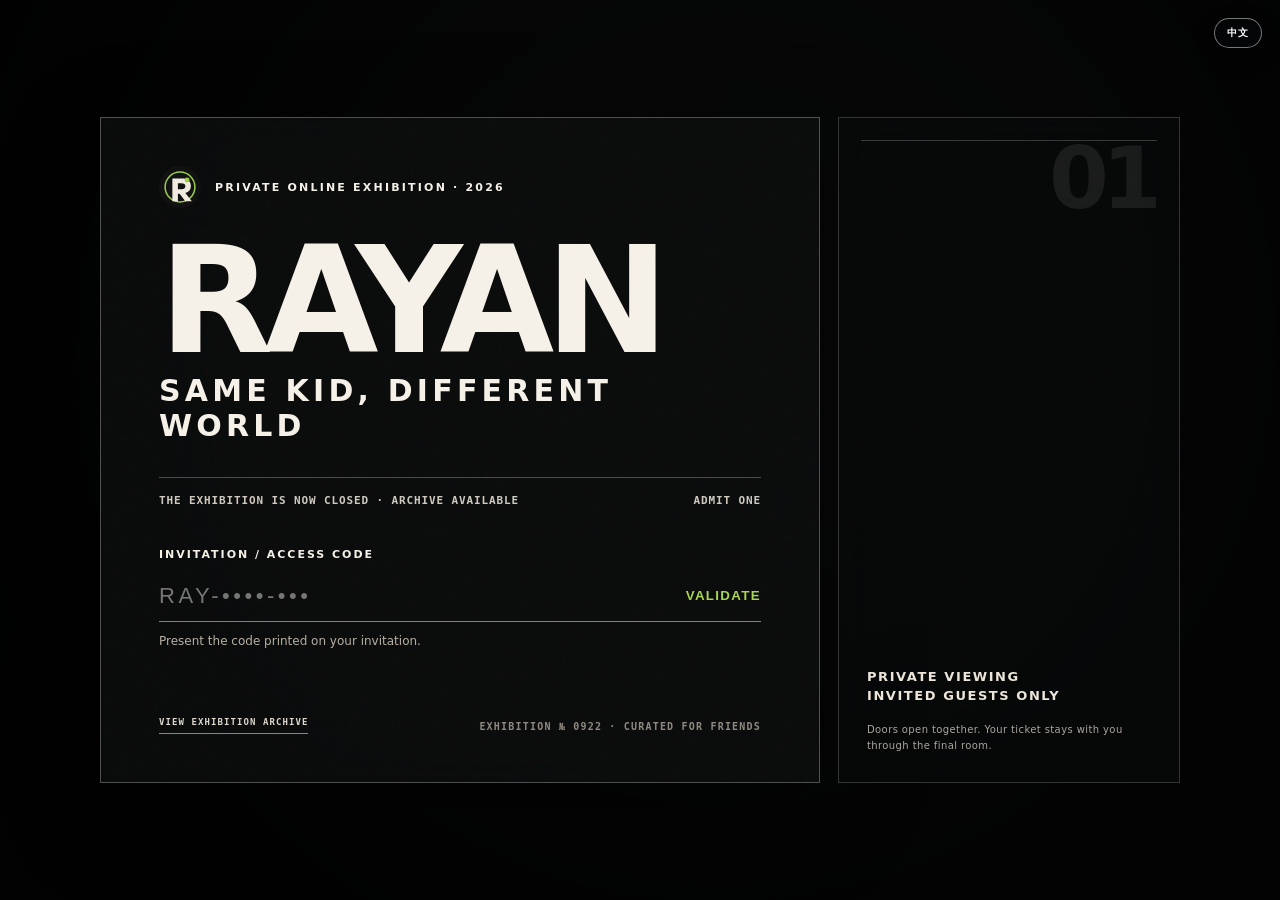
==== commit 9a3e79d7: "Polish exhibition copy and refresh visitor-facing assets" ====
--- a/index.html
+++ b/index.html
@@ -7,7 +7,7 @@
 <meta content="#0f1112" name="theme-color"/>
 <title>RAYAN — Same Kid, Different World · Expanded Museum Edition</title>
 <meta content="RAYAN — a bilingual private online exhibition of illustration, art-history reinterpretation, photographic studies and after-hours rooms." name="description"/>
-<link href="assets/styles.css" rel="stylesheet"/><link href="assets/v6.css" rel="stylesheet"/>
+<link href="assets/styles.css" rel="stylesheet"/><link href="assets/v6.css?v=20260929c" rel="stylesheet"/>
 </head>
 <body>
 <div id="grain"></div><button aria-label="Switch language" class="language-toggle" id="languageToggle" type="button">中文</button>
@@ -43,7 +43,7 @@
 <aside class="door-notice">
 <span class="door-number">01</span>
 <p>PRIVATE VIEWING<br/>INVITED GUESTS ONLY</p>
-<small>Doors open together. Please keep your ticket until the museum exit.</small>
+<small>Doors open together. Your ticket stays with you through the final room.</small>
 </aside>
 </div>
 </section>
@@ -101,15 +101,15 @@
 </div>
 <a class="next-link room-next" href="#transformations">ENTER MAIN EXHIBITION →</a>
 </section>
-<section class="room room-gallery wall-cream" data-stamp="01 QUIET DAYS" id="room01"><div class="gallery-code gallery-code-dark">GALLERY 01 · QUIET DAYS / 静日</div><div class="room-heading dark-copy"><div><div class="room-label" data-en="QUIET DAYS" data-zh="静日">QUIET DAYS</div><h2 data-en="Small gestures, close light." data-zh="微小动作，近距离的光。">Small gestures, close light.</h2></div><p data-en="The main exhibition opens with ordinary pauses: a window, a stair, a companion nearby. Rayan is treated less like a mascot and more like a figure observed between moments." data-zh="主展从最普通的停顿开始：窗边、石阶、身旁的青蛙。Rayan 不再只是角色形象，而像是被捕捉在生活间隙中的人物。">The main exhibition opens with ordinary pauses: a window, a stair, a companion nearby. Rayan is treated less like a mascot and more like a figure observed between moments.</p></div><div class="curator-note" data-en="CURATOR NOTE · The main exhibition opens with ordinary pauses: a window, a stair, a companion nearby. Rayan is treated less like a mascot and more like a figure observed between moments." data-zh="策展人手记 · 主展从最普通的停顿开始：窗边、石阶、身旁的青蛙。Rayan 不再只是角色形象，而像是被捕捉在生活间隙中的人物。">CURATOR NOTE · The main exhibition opens with ordinary pauses: a window, a stair, a companion nearby. Rayan is treated less like a mascot and more like a figure observed between moments.</div><div class="gallery-grid two-up curated-room-grid"><figure class="artwork frame-black" data-caption="R01 · Hand-painted watercolor / gouache illustration · 2026" data-title="Window Daydream / 窗边发呆"><img alt="Window Daydream / 窗边发呆" src="assets/images/curated/r01.webp"/><figcaption><span>R01 · WINDOW DAYDREAM</span><small>Hand-painted watercolor / gouache illustration</small></figcaption></figure><figure class="artwork frame-black" data-caption="R02 · Everyday hand-painted illustration · 2026" data-title="Stair Rest / 石阶停驻"><img alt="Stair Rest / 石阶停驻" src="assets/images/curated/r02.webp"/><figcaption><span>R02 · STAIR REST</span><small>Everyday hand-painted illustration</small></figcaption></figure></div><a class="next-link room-next dark-link" data-en="ROOM 02 →" data-zh="进入展厅 02 →" href="#room02">ROOM 02 →</a></section><section class="room room-gallery wall-blue" data-stamp="02 CAFE STUDIO" id="room02"><div class="gallery-code">GALLERY 02 · CAFÉ &amp; STUDIO / 咖啡与工作室</div><div class="room-heading"><div><div class="room-label" data-en="CAFÉ &amp; STUDIO" data-zh="咖啡与工作室">CAFÉ &amp; STUDIO</div><h2 data-en="Places become portraits." data-zh="空间也成为肖像。">Places become portraits.</h2></div><p data-en="The café and studio rooms shift the emphasis from pose to environment. Tables, paper, windows and worn surfaces tell us how this character occupies a day." data-zh="咖啡馆与工作室把重点从“摆姿势”转向“人在空间里如何生活”。桌面、画纸、窗光与旧墙面共同构成角色的日常。">The café and studio rooms shift the emphasis from pose to environment. Tables, paper, windows and worn surfaces tell us how this character occupies a day.</p></div><div class="curator-note" data-en="CURATOR NOTE · The café and studio rooms shift the emphasis from pose to environment. Tables, paper, windows and worn surfaces tell us how this character occupies a day." data-zh="策展人手记 · 咖啡馆与工作室把重点从“摆姿势”转向“人在空间里如何生活”。桌面、画纸、窗光与旧墙面共同构成角色的日常。">CURATOR NOTE · The café and studio rooms shift the emphasis from pose to environment. Tables, paper, windows and worn surfaces tell us how this character occupies a day.</div><div class="gallery-grid two-up curated-room-grid"><figure class="artwork frame-black" data-caption="R03 · Painterly café-street illustration · 2026" data-title="Café Alley / 咖啡巷"><img alt="Café Alley / 咖啡巷" src="assets/images/curated/r03.webp"/><figcaption><span>R03 · CAFÉ ALLEY</span><small>Painterly café-street illustration</small></figcaption></figure><figure class="artwork frame-black" data-caption="R04 · Artist-studio narrative illustration · 2026" data-title="Studio Corner / 工作室角落"><img alt="Studio Corner / 工作室角落" src="assets/images/curated/r04.webp"/><figcaption><span>R04 · STUDIO CORNER</span><small>Artist-studio narrative illustration</small></figcaption></figure></div><a class="next-link room-next" data-en="ROOM 03 →" data-zh="进入展厅 03 →" href="#room03">ROOM 03 →</a></section><section class="room room-gallery wall-charcoal" data-stamp="03 TWILIGHT" id="room03"><div class="gallery-code">GALLERY 03 · TWILIGHT &amp; REST / 黄昏与休憩</div><div class="room-heading"><div><div class="room-label" data-en="TWILIGHT &amp; REST" data-zh="黄昏与休憩">TWILIGHT &amp; REST</div><h2 data-en="Movement, then stillness." data-zh="先移动，再停下来。">Movement, then stillness.</h2></div><p data-en="A walk at dusk and a pause on a bench form a small diptych about movement and rest. The background stays quiet so the body language can carry the mood." data-zh="黄昏行走与长椅休息形成一组关于“移动与停留”的双联画。背景保持克制，让姿态本身成为情绪。">A walk at dusk and a pause on a bench form a small diptych about movement and rest. The background stays quiet so the body language can carry the mood.</p></div><div class="curator-note" data-en="CURATOR NOTE · A walk at dusk and a pause on a bench form a small diptych about movement and rest. The background stays quiet so the body language can carry the mood." data-zh="策展人手记 · 黄昏行走与长椅休息形成一组关于“移动与停留”的双联画。背景保持克制，让姿态本身成为情绪。">CURATOR NOTE · A walk at dusk and a pause on a bench form a small diptych about movement and rest. The background stays quiet so the body language can carry the mood.</div><div class="gallery-grid two-up curated-room-grid"><figure class="artwork frame-black" data-caption="R05 · Twilight narrative illustration · 2026" data-title="Evening Walk / 傍晚回望"><img alt="Evening Walk / 傍晚回望" src="assets/images/curated/r05.webp"/><figcaption><span>R05 · EVENING WALK</span><small>Twilight narrative illustration</small></figcaption></figure><figure class="artwork frame-black" data-caption="R06 · Park-life illustration · 2026" data-title="Bench Rest / 长椅小憩"><img alt="Bench Rest / 长椅小憩" src="assets/images/curated/r06.webp"/><figcaption><span>R06 · BENCH REST</span><small>Park-life illustration</small></figcaption></figure></div><a class="next-link room-next" data-en="ROOM 04 →" data-zh="进入展厅 04 →" href="#room04">ROOM 04 →</a></section><section class="room room-gallery wall-cream" data-stamp="04 IDENTITY" id="room04"><div class="gallery-code gallery-code-dark">GALLERY 04 · IDENTITY &amp; MOOD / 人物与情绪</div><div class="room-heading dark-copy"><div><div class="room-label" data-en="IDENTITY &amp; MOOD" data-zh="人物与情绪">IDENTITY &amp; MOOD</div><h2 data-en="The character becomes a sign." data-zh="人物开始成为一种符号。">The character becomes a sign.</h2></div><p data-en="These two works push Rayan closest to a title image: attitude, headphones, frog iconography and hand-painted marks are reduced into a recognizable exhibition language." data-zh="这两件作品最接近展览的主视觉：情绪、耳机、青蛙符号与手绘痕迹，被压缩成一套容易辨认的展览语言。">These two works push Rayan closest to a title image: attitude, headphones, frog iconography and hand-painted marks are reduced into a recognizable exhibition language.</p></div><div class="curator-note" data-en="CURATOR NOTE · These two works push Rayan closest to a title image: attitude, headphones, frog iconography and hand-painted marks are reduced into a recognizable exhibition language." data-zh="策展人手记 · 这两件作品最接近展览的主视觉：情绪、耳机、青蛙符号与手绘痕迹，被压缩成一套容易辨认的展览语言。">CURATOR NOTE · These two works push Rayan closest to a title image: attitude, headphones, frog iconography and hand-painted marks are reduced into a recognizable exhibition language.</div><div class="gallery-grid two-up curated-room-grid"><figure class="artwork frame-black" data-caption="R07 · Street-painted title work · 2026" data-title="Same Kid, Different World / 同一个孩子，不同世界"><img alt="Same Kid, Different World / 同一个孩子，不同世界" src="assets/images/curated/r07.webp"/><figcaption><span>R07 · SAME KID, DIFFERENT WORLD</span><small>Street-painted title work</small></figcaption></figure><figure class="artwork frame-black" data-caption="R08 · Music and everyday-life illustration · 2026" data-title="Nothing Much Today / 无事发生的下午"><img alt="Nothing Much Today / 无事发生的下午" src="assets/images/curated/r08.webp"/><figcaption><span>R08 · NOTHING MUCH TODAY</span><small>Music and everyday-life illustration</small></figcaption></figure></div><a class="next-link room-next dark-link" data-en="ROOM 05 →" data-zh="进入展厅 05 →" href="#room05">ROOM 05 →</a></section><section class="room room-gallery wall-blue" data-stamp="05 INK PRINT" id="room05"><div class="gallery-code">GALLERY 05 · INK &amp; PRINT / 水墨与版画</div><div class="room-heading"><div><div class="room-label" data-en="INK &amp; PRINT" data-zh="水墨与版画">INK &amp; PRINT</div><h2 data-en="Across East Asian picture traditions." data-zh="进入东方绘画与版画语言。">Across East Asian picture traditions.</h2></div><p data-en="Ink-wash space and woodblock rhythm ask the same question in two ways: how much can the world change while the character remains unmistakably Rayan?" data-zh="水墨的留白与木版画的节奏，用两种方式提出同一个问题：世界可以改变到什么程度，而 Rayan 仍然一眼可认？">Ink-wash space and woodblock rhythm ask the same question in two ways: how much can the world change while the character remains unmistakably Rayan?</p></div><div class="curator-note" data-en="CURATOR NOTE · Ink-wash space and woodblock rhythm ask the same question in two ways: how much can the world change while the character remains unmistakably Rayan?" data-zh="策展人手记 · 水墨的留白与木版画的节奏，用两种方式提出同一个问题：世界可以改变到什么程度，而 Rayan 仍然一眼可认？">CURATOR NOTE · Ink-wash space and woodblock rhythm ask the same question in two ways: how much can the world change while the character remains unmistakably Rayan?</div><div class="gallery-grid two-up curated-room-grid"><figure class="artwork frame-dark" data-caption="R09 · Ink-wash landscape · 2026" data-title="Sitting by the Quiet Stream / 溪山独坐"><img alt="Sitting by the Quiet Stream / 溪山独坐" src="assets/images/curated/r09.webp"/><figcaption><span>R09 · SITTING BY THE QUIET STREAM</span><small>Ink-wash landscape</small></figcaption></figure><figure class="artwork frame-dark" data-caption="R10 · Woodblock / ukiyo-e language · 2026" data-title="Sound of Waves / 潮声"><img alt="Sound of Waves / 潮声" src="assets/images/curated/r10.webp"/><figcaption><span>R10 · SOUND OF WAVES</span><small>Woodblock / ukiyo-e language</small></figcaption></figure></div><a class="next-link room-next" data-en="ROOM 06 →" data-zh="进入展厅 06 →" href="#room06">ROOM 06 →</a></section><section class="room room-gallery wall-charcoal" data-stamp="06 WALL OIL" id="room06"><div class="gallery-code">GALLERY 06 · MURAL &amp; OIL / 壁画与油画</div><div class="room-heading"><div><div class="room-label" data-en="MURAL &amp; OIL" data-zh="壁画与油画">MURAL &amp; OIL</div><h2 data-en="Surface, pigment, portrait." data-zh="表面、颜料与肖像。">Surface, pigment, portrait.</h2></div><p data-en="Mineral-pigment mural language meets the formal gravity of an old-master portrait. The costumes stay familiar while the pictorial rules change completely." data-zh="矿物颜料般的壁画质感，与古典油画肖像的庄重相遇。服装仍然熟悉，但画面的规则已经完全改变。">Mineral-pigment mural language meets the formal gravity of an old-master portrait. The costumes stay familiar while the pictorial rules change completely.</p></div><div class="curator-note" data-en="CURATOR NOTE · Mineral-pigment mural language meets the formal gravity of an old-master portrait. The costumes stay familiar while the pictorial rules change completely." data-zh="策展人手记 · 矿物颜料般的壁画质感，与古典油画肖像的庄重相遇。服装仍然熟悉，但画面的规则已经完全改变。">CURATOR NOTE · Mineral-pigment mural language meets the formal gravity of an old-master portrait. The costumes stay familiar while the pictorial rules change completely.</div><div class="gallery-grid two-up curated-room-grid"><figure class="artwork frame-dark" data-caption="R11 · Mural / mineral-pigment language · 2026" data-title="Echoes of the Wall / 云阙"><img alt="Echoes of the Wall / 云阙" src="assets/images/curated/r11.webp"/><figcaption><span>R11 · ECHOES OF THE WALL</span><small>Mural / mineral-pigment language</small></figcaption></figure><figure class="artwork frame-dark" data-caption="R12 · Old-master oil portrait language · 2026" data-title="Boy in the Red Chair / 红椅上的孩子"><img alt="Boy in the Red Chair / 红椅上的孩子" src="assets/images/curated/r12.webp"/><figcaption><span>R12 · BOY IN THE RED CHAIR</span><small>Old-master oil portrait language</small></figcaption></figure></div><a class="next-link room-next" data-en="ROOM 07 →" data-zh="进入展厅 07 →" href="#room07">ROOM 07 →</a></section><section class="room room-gallery wall-cream" data-stamp="07 LIGHT NIGHT" id="room07"><div class="gallery-code gallery-code-dark">GALLERY 07 · LIGHT &amp; NIGHT / 光与夜色</div><div class="room-heading dark-copy"><div><div class="room-label" data-en="LIGHT &amp; NIGHT" data-zh="光与夜色">LIGHT &amp; NIGHT</div><h2 data-en="Daylight dissolves; night reflects." data-zh="日光散开，夜色开始反射。">Daylight dissolves; night reflects.</h2></div><p data-en="The garden study is built from broken daylight; the river scene gathers that light back into reflections. Together they form the most atmospheric room in the historical route." data-zh="花园作品由破碎的日光组成；河岸夜景则把光重新收进水面倒影。它们构成画史路线里最强调气氛的一间展厅。">The garden study is built from broken daylight; the river scene gathers that light back into reflections. Together they form the most atmospheric room in the historical route.</p></div><div class="curator-note" data-en="CURATOR NOTE · The garden study is built from broken daylight; the river scene gathers that light back into reflections. Together they form the most atmospheric room in the historical route." data-zh="策展人手记 · 花园作品由破碎的日光组成；河岸夜景则把光重新收进水面倒影。它们构成画史路线里最强调气氛的一间展厅。">CURATOR NOTE · The garden study is built from broken daylight; the river scene gathers that light back into reflections. Together they form the most atmospheric room in the historical route.</div><div class="gallery-grid two-up curated-room-grid"><figure class="artwork frame-dark" data-caption="R13 · Impressionist light study · 2026" data-title="Afternoon in the Garden / 花园午后"><img alt="Afternoon in the Garden / 花园午后" src="assets/images/curated/r13.webp"/><figcaption><span>R13 · AFTERNOON IN THE GARDEN</span><small>Impressionist light study</small></figcaption></figure><figure class="artwork frame-dark" data-caption="R14 · Post-impressionist night study · 2026" data-title="Moonlit Riverside / 月下河岸"><img alt="Moonlit Riverside / 月下河岸" src="assets/images/curated/r14.webp"/><figcaption><span>R14 · MOONLIT RIVERSIDE</span><small>Post-impressionist night study</small></figcaption></figure></div><a class="next-link room-next dark-link" data-en="ROOM 08 →" data-zh="进入展厅 08 →" href="#room08">ROOM 08 →</a></section><section class="room room-gallery wall-blue" data-stamp="08 ORNAMENT FORM" id="room08"><div class="gallery-code">GALLERY 08 · ORNAMENT &amp; FORM / 装饰与形式</div><div class="room-heading"><div><div class="room-label" data-en="ORNAMENT &amp; FORM" data-zh="装饰与形式">ORNAMENT &amp; FORM</div><h2 data-en="From floral line to geometry." data-zh="从花饰线条走向几何。">From floral line to geometry.</h2></div><p data-en="The final art-history room moves toward design: floral framing becomes graphic structure, then gives way to pure geometry and controlled color fields." data-zh="最后一间画史展厅逐渐走向设计：花卉装饰先变成图形结构，再进一步简化为几何与受控制的色面。">The final art-history room moves toward design: floral framing becomes graphic structure, then gives way to pure geometry and controlled color fields.</p></div><div class="curator-note" data-en="CURATOR NOTE · The final art-history room moves toward design: floral framing becomes graphic structure, then gives way to pure geometry and controlled color fields." data-zh="策展人手记 · 最后一间画史展厅逐渐走向设计：花卉装饰先变成图形结构，再进一步简化为几何与受控制的色面。">CURATOR NOTE · The final art-history room moves toward design: floral framing becomes graphic structure, then gives way to pure geometry and controlled color fields.</div><div class="gallery-grid two-up curated-room-grid"><figure class="artwork frame-dark" data-caption="R15 · Art Nouveau decorative illustration · 2026" data-title="Framed by Lilies / 百合框景"><img alt="Framed by Lilies / 百合框景" src="assets/images/curated/r15.webp"/><figcaption><span>R15 · FRAMED BY LILIES</span><small>Art Nouveau decorative illustration</small></figcaption></figure><figure class="artwork frame-dark" data-caption="R16 · Modernist geometric composition · 2026" data-title="Geometric Mood / 几何情绪"><img alt="Geometric Mood / 几何情绪" src="assets/images/curated/r16.webp"/><figcaption><span>R16 · GEOMETRIC MOOD</span><small>Modernist geometric composition</small></figcaption></figure></div><a class="next-link room-next" data-en="PHOTO SALON →" data-zh="进入精选摄影室 →" href="#photo09a">PHOTO SALON →</a></section>
-<section class="room room-gallery photo-salon-room wall-charcoal" data-stamp="09A PORTRAITS" id="photo09a"><div class="gallery-code">PHOTO SALON · A / PORTRAITS / 肖像</div><div class="room-heading"><div><div class="room-label" data-en="PORTRAITS" data-zh="肖像">PORTRAITS</div><h2 data-en="The figure before the fiction." data-zh="故事之前的角色。">The figure before the fiction.</h2></div><p data-en="The salon opens with expression and presence: gaze, cap and frog companion. Small shifts in light and framing turn the same figure into a sequence of distinct portraits." data-zh="摄影室从表情与存在感开始：目光、帽檐与青蛙伙伴。光线与构图的细微变化，让同一个 RAYAN 呈现出一组不同气质的肖像。">The salon opens with expression and presence: gaze, cap and frog companion. Small shifts in light and framing turn the same figure into a sequence of distinct portraits.</p></div><div class="photo-index"><a data-en="A · PORTRAITS" data-zh="A · 肖像" href="#photo09a">A · PORTRAITS</a><a data-en="B · FORM &amp; DETAIL" data-zh="B · 造型与细节" href="#photo09b">B · FORM &amp; DETAIL</a><a data-en="C · LIGHT STUDIES" data-zh="C · 光线研究" href="#photo09c">C · LIGHT STUDIES</a><a data-en="D · ENVIRONMENT" data-zh="D · 环境肖像" href="#photo09d">D · ENVIRONMENT</a></div><div class="photo-method-note" data-en="PHOTO METHOD · A study of form, light and atmosphere built around RAYAN’s established visual identity." data-zh="摄影说明 · 这一组作品围绕 RAYAN 已建立的视觉身份，研究造型、光线与氛围的变化。">PHOTO METHOD · A study of form, light and atmosphere built around RAYAN’s established visual identity.</div><div class="gallery-grid photo-room-grid"><figure class="artwork frame-museum photo-work" data-caption="P01 · Portrait study / 肖像研究 · 2026" data-title="Quiet Portrait / 静默肖像" id="p01"><img alt="Quiet Portrait / 静默肖像" data-photo="p01" src="[data-uri]"/><figcaption><span data-en="P01 · QUIET PORTRAIT" data-zh="P01 · 静默肖像">P01 · QUIET PORTRAIT</span><small data-en="Portrait study" data-zh="肖像研究">Portrait study</small><em class="curator-pick" data-en="CURATOR'S SELECTION" data-zh="策展精选">CURATOR'S SELECTION</em></figcaption></figure><figure class="artwork frame-museum photo-work" data-caption="P02 · Figure and companion study / 角色与伙伴研究 · 2026" data-title="The Companion / 青蛙伙伴" id="p02"><img alt="The Companion / 青蛙伙伴" data-photo="p02" src="[data-uri]"/><figcaption><span data-en="P02 · THE COMPANION" data-zh="P02 · 青蛙伙伴">P02 · THE COMPANION</span><small data-en="Figure and companion study" data-zh="角色与伙伴研究">Figure and companion study</small></figcaption></figure><figure class="artwork frame-museum photo-work" data-caption="P03 · Close portrait / shadow study / 近景肖像 / 阴影研究 · 2026" data-title="Under the Cap / 帽檐之下" id="p03"><img alt="Under the Cap / 帽檐之下" data-photo="p03" src="[data-uri]"/><figcaption><span data-en="P03 · UNDER THE CAP" data-zh="P03 · 帽檐之下">P03 · UNDER THE CAP</span><small data-en="Close portrait / shadow study" data-zh="近景肖像 / 阴影研究">Close portrait / shadow study</small></figcaption></figure></div><a class="next-link room-next" data-en="PHOTO SALON B →" data-zh="进入摄影室 B →" href="#photo09b">PHOTO SALON B →</a></section><section class="room room-gallery photo-salon-room wall-cream" data-stamp="09B FORM DETAIL" id="photo09b"><div class="gallery-code gallery-code-dark">PHOTO SALON · B / FORM &amp; DETAIL / 造型与细节</div><div class="room-heading dark-copy"><div><div class="room-label" data-en="FORM &amp; DETAIL" data-zh="造型与细节">FORM &amp; DETAIL</div><h2 data-en="Clothing, scale, attitude." data-zh="服装、比例与姿态。">Clothing, scale, attitude.</h2></div><p data-en="The second wall studies vest, silhouette and stance as formal elements, treating RAYAN as a small sculptural presence in space." data-zh="第二面展墙把背心、轮廓与站姿作为形式元素，让 RAYAN 像一件置于空间中的小型雕塑。">The second wall studies vest, silhouette and stance as formal elements, treating RAYAN as a small sculptural presence in space.</p></div><div class="gallery-grid photo-room-grid"><figure class="artwork frame-museum photo-work" data-caption="P04 · Wardrobe / color study / 服装 / 色彩研究 · 2026" data-title="Olive Study / 橄榄色研究" id="p04"><img alt="Olive Study / 橄榄色研究" data-photo="p04" src="[data-uri]"/><figcaption><span data-en="P04 · OLIVE STUDY" data-zh="P04 · 橄榄色研究">P04 · OLIVE STUDY</span><small data-en="Wardrobe / color study" data-zh="服装 / 色彩研究">Wardrobe / color study</small></figcaption></figure><figure class="artwork frame-museum photo-work" data-caption="P05 · Full-figure study / 全身造型研究 · 2026" data-title="Standing Still / 静立" id="p05"><img alt="Standing Still / 静立" data-photo="p05" src="[data-uri]"/><figcaption><span data-en="P05 · STANDING STILL" data-zh="P05 · 静立">P05 · STANDING STILL</span><small data-en="Full-figure study" data-zh="全身造型研究">Full-figure study</small></figcaption></figure><figure class="artwork frame-museum photo-work" data-caption="P06 · Low-key light study / 低照度光线研究 · 2026" data-title="Side Light / 侧光" id="p06"><img alt="Side Light / 侧光" data-photo="p06" src="[data-uri]"/><figcaption><span data-en="P06 · SIDE LIGHT" data-zh="P06 · 侧光">P06 · SIDE LIGHT</span><small data-en="Low-key light study" data-zh="低照度光线研究">Low-key light study</small><em class="curator-pick" data-en="CURATOR'S SELECTION" data-zh="策展精选">CURATOR'S SELECTION</em></figcaption></figure></div><a class="next-link room-next dark-link" data-en="PHOTO SALON C →" data-zh="进入摄影室 C →" href="#photo09c">PHOTO SALON C →</a></section><section class="room room-gallery photo-salon-room wall-blue" data-stamp="09C LIGHT STUDIES" id="photo09c"><div class="gallery-code">PHOTO SALON · C / LIGHT STUDIES / 光线研究</div><div class="room-heading"><div><div class="room-label" data-en="LIGHT STUDIES" data-zh="光线研究">LIGHT STUDIES</div><h2 data-en="One figure, three temperatures of light." data-zh="同一个角色，三种光线温度。">One figure, three temperatures of light.</h2></div><p data-en="White daylight, window reflection and long afternoon shadow shift the emotional temperature without changing the character." data-zh="白色日光、窗边反射与午后长影，在不改变角色本身的情况下改变了画面的情绪温度。">White daylight, window reflection and long afternoon shadow shift the emotional temperature without changing the character.</p></div><div class="gallery-grid photo-room-grid"><figure class="artwork frame-museum photo-work" data-caption="P07 · High-key daylight study / 高调日光研究 · 2026" data-title="White Room / 白色房间" id="p07"><img alt="White Room / 白色房间" data-photo="p07" src="[data-uri]"/><figcaption><span data-en="P07 · WHITE ROOM" data-zh="P07 · 白色房间">P07 · WHITE ROOM</span><small data-en="High-key daylight study" data-zh="高调日光研究">High-key daylight study</small></figcaption></figure><figure class="artwork frame-museum photo-work" data-caption="P08 · Window-light environment portrait / 窗光环境肖像 · 2026" data-title="By the Window / 窗边" id="p08"><img alt="By the Window / 窗边" data-photo="p08" src="[data-uri]"/><figcaption><span data-en="P08 · BY THE WINDOW" data-zh="P08 · 窗边">P08 · BY THE WINDOW</span><small data-en="Window-light environment portrait" data-zh="窗光环境肖像">Window-light environment portrait</small></figcaption></figure><figure class="artwork frame-museum photo-work" data-caption="P09 · Warm shadow study / 暖色长影研究 · 2026" data-title="Afternoon Shadow / 午后影子" id="p09"><img alt="Afternoon Shadow / 午后影子" data-photo="p09" src="[data-uri]"/><figcaption><span data-en="P09 · AFTERNOON SHADOW" data-zh="P09 · 午后影子">P09 · AFTERNOON SHADOW</span><small data-en="Warm shadow study" data-zh="暖色长影研究">Warm shadow study</small></figcaption></figure></div><a class="next-link room-next" data-en="PHOTO SALON D →" data-zh="进入摄影室 D →" href="#photo09d">PHOTO SALON D →</a></section><section class="room room-gallery photo-salon-room wall-charcoal" data-stamp="09D ENVIRONMENT" id="photo09d"><div class="gallery-code">PHOTO SALON · D / ENVIRONMENT / 环境肖像</div><div class="room-heading"><div><div class="room-label" data-en="ENVIRONMENT" data-zh="环境肖像">ENVIRONMENT</div><h2 data-en="Detail, monument, after closing." data-zh="细节、纪念碑与闭馆之后。">Detail, monument, after closing.</h2></div><p data-en="The final photo wall moves from the frog detail to low-angle monumentality and then into after-hours darkness, creating a bridge toward the hidden collection." data-zh="最后一面摄影墙从青蛙细节走向低机位的纪念碑感，再进入闭馆后的黑暗，为隐藏展区建立过渡。">The final photo wall moves from the frog detail to low-angle monumentality and then into after-hours darkness, creating a bridge toward the hidden collection.</p></div><div class="gallery-grid photo-room-grid"><figure class="artwork frame-museum photo-work" data-caption="P10 · Companion detail study / 伙伴细节研究 · 2026" data-title="Frog Detail / 青蛙特写" id="p10"><img alt="Frog Detail / 青蛙特写" data-photo="p10" src="[data-uri]"/><figcaption><span data-en="P10 · FROG DETAIL" data-zh="P10 · 青蛙特写">P10 · FROG DETAIL</span><small data-en="Companion detail study" data-zh="伙伴细节研究">Companion detail study</small></figcaption></figure><figure class="artwork frame-museum photo-work" data-caption="P11 · Low-angle environmental portrait / 低机位环境肖像 · 2026" data-title="Small Monument / 小小纪念碑" id="p11"><img alt="Small Monument / 小小纪念碑" data-photo="p11" src="[data-uri]"/><figcaption><span data-en="P11 · SMALL MONUMENT" data-zh="P11 · 小小纪念碑">P11 · SMALL MONUMENT</span><small data-en="Low-angle environmental portrait" data-zh="低机位环境肖像">Low-angle environmental portrait</small><em class="curator-pick" data-en="CURATOR'S SELECTION" data-zh="策展精选">CURATOR'S SELECTION</em></figcaption></figure><figure class="artwork frame-museum photo-work" data-caption="P12 · After-hours photographic study / 闭馆后摄影研究 · 2026" data-title="After Closing / 闭馆之后" id="p12"><img alt="After Closing / 闭馆之后" data-photo="p12" src="[data-uri]"/><figcaption><span data-en="P12 · AFTER CLOSING" data-zh="P12 · 闭馆之后">P12 · AFTER CLOSING</span><small data-en="After-hours photographic study" data-zh="闭馆后摄影研究">After-hours photographic study</small></figcaption></figure></div><a class="next-link room-next" data-en="AFTER HOURS GATE →" data-zh="进入闭馆后入口 →" href="#special">AFTER HOURS GATE →</a></section><section class="room room-special" data-stamp="10 AFTER HOURS" id="special">
+<section class="room room-gallery wall-cream" data-stamp="01 QUIET DAYS" id="room01"><div class="gallery-code gallery-code-dark">GALLERY 01 · QUIET DAYS / 静日</div><div class="room-heading dark-copy"><div><div class="room-label" data-en="QUIET DAYS" data-zh="静日">QUIET DAYS</div><h2 data-en="Small gestures, close light." data-zh="微小动作，近距离的光。">Small gestures, close light.</h2></div><p data-en="The main exhibition opens with ordinary pauses: a window, a stair, a companion nearby. Gesture, light and stillness carry the scene before any larger story begins." data-zh="主展从最普通的停顿开始：窗边、石阶、身旁的青蛙。动作、光线与停顿先于故事，让人物本身成为观看的中心。">The main exhibition opens with ordinary pauses: a window, a stair, a companion nearby. Gesture, light and stillness carry the scene before any larger story begins.</p></div><div class="curator-note" data-en="CURATOR NOTE · The main exhibition opens with ordinary pauses: a window, a stair, a companion nearby. Gesture, light and stillness carry the scene before any larger story begins." data-zh="策展人手记 · 主展从最普通的停顿开始：窗边、石阶、身旁的青蛙。动作、光线与停顿先于故事，让人物本身成为观看的中心。">CURATOR NOTE · The main exhibition opens with ordinary pauses: a window, a stair, a companion nearby. Gesture, light and stillness carry the scene before any larger story begins.</div><div class="gallery-grid two-up curated-room-grid"><figure class="artwork frame-black" data-caption="R01 · Hand-painted watercolor / gouache illustration · 2026" data-title="Window Daydream / 窗边发呆"><img alt="Window Daydream / 窗边发呆" src="assets/images/curated/r01.webp"/><figcaption><span>R01 · WINDOW DAYDREAM</span><small>Hand-painted watercolor / gouache illustration</small></figcaption></figure><figure class="artwork frame-black" data-caption="R02 · Everyday hand-painted illustration · 2026" data-title="Stair Rest / 石阶停驻"><img alt="Stair Rest / 石阶停驻" src="assets/images/curated/r02.webp"/><figcaption><span>R02 · STAIR REST</span><small>Everyday hand-painted illustration</small></figcaption></figure></div><a class="next-link room-next dark-link" data-en="ROOM 02 →" data-zh="进入展厅 02 →" href="#room02">ROOM 02 →</a></section><section class="room room-gallery wall-blue" data-stamp="02 CAFE STUDIO" id="room02"><div class="gallery-code">GALLERY 02 · CAFÉ &amp; STUDIO / 咖啡与工作室</div><div class="room-heading"><div><div class="room-label" data-en="CAFÉ &amp; STUDIO" data-zh="咖啡与工作室">CAFÉ &amp; STUDIO</div><h2 data-en="Places become portraits." data-zh="空间也成为肖像。">Places become portraits.</h2></div><p data-en="The café and studio rooms shift the emphasis from pose to environment. Tables, paper, windows and worn surfaces show how RAYAN inhabits an ordinary day." data-zh="咖啡馆与工作室把重点从“摆姿势”转向“人在空间里如何生活”。桌面、画纸、窗光与旧墙面共同构成角色的日常。">The café and studio rooms shift the emphasis from pose to environment. Tables, paper, windows and worn surfaces show how RAYAN inhabits an ordinary day.</p></div><div class="curator-note" data-en="CURATOR NOTE · The café and studio rooms shift the emphasis from pose to environment. Tables, paper, windows and worn surfaces show how RAYAN inhabits an ordinary day." data-zh="策展人手记 · 咖啡馆与工作室把重点从“摆姿势”转向“人在空间里如何生活”。桌面、画纸、窗光与旧墙面共同构成角色的日常。">CURATOR NOTE · The café and studio rooms shift the emphasis from pose to environment. Tables, paper, windows and worn surfaces show how RAYAN inhabits an ordinary day.</div><div class="gallery-grid two-up curated-room-grid"><figure class="artwork frame-black" data-caption="R03 · Painterly café-street illustration · 2026" data-title="Café Alley / 咖啡巷"><img alt="Café Alley / 咖啡巷" src="assets/images/curated/r03.webp"/><figcaption><span>R03 · CAFÉ ALLEY</span><small>Painterly café-street illustration</small></figcaption></figure><figure class="artwork frame-black" data-caption="R04 · Artist-studio narrative illustration · 2026" data-title="Studio Corner / 工作室角落"><img alt="Studio Corner / 工作室角落" src="assets/images/curated/r04.webp"/><figcaption><span>R04 · STUDIO CORNER</span><small>Artist-studio narrative illustration</small></figcaption></figure></div><a class="next-link room-next" data-en="ROOM 03 →" data-zh="进入展厅 03 →" href="#room03">ROOM 03 →</a></section><section class="room room-gallery wall-charcoal" data-stamp="03 TWILIGHT" id="room03"><div class="gallery-code">GALLERY 03 · TWILIGHT &amp; REST / 黄昏与休憩</div><div class="room-heading"><div><div class="room-label" data-en="TWILIGHT &amp; REST" data-zh="黄昏与休憩">TWILIGHT &amp; REST</div><h2 data-en="Movement, then stillness." data-zh="先移动，再停下来。">Movement, then stillness.</h2></div><p data-en="A walk at dusk and a pause on a bench form a small diptych about movement and rest. The background stays quiet so the body language can carry the mood." data-zh="黄昏行走与长椅休息形成一组关于“移动与停留”的双联画。背景保持克制，让姿态本身成为情绪。">A walk at dusk and a pause on a bench form a small diptych about movement and rest. The background stays quiet so the body language can carry the mood.</p></div><div class="curator-note" data-en="CURATOR NOTE · A walk at dusk and a pause on a bench form a small diptych about movement and rest. The background stays quiet so the body language can carry the mood." data-zh="策展人手记 · 黄昏行走与长椅休息形成一组关于“移动与停留”的双联画。背景保持克制，让姿态本身成为情绪。">CURATOR NOTE · A walk at dusk and a pause on a bench form a small diptych about movement and rest. The background stays quiet so the body language can carry the mood.</div><div class="gallery-grid two-up curated-room-grid"><figure class="artwork frame-black" data-caption="R05 · Twilight narrative illustration · 2026" data-title="Evening Walk / 傍晚回望"><img alt="Evening Walk / 傍晚回望" src="assets/images/curated/r05.webp"/><figcaption><span>R05 · EVENING WALK</span><small>Twilight narrative illustration</small></figcaption></figure><figure class="artwork frame-black" data-caption="R06 · Park-life illustration · 2026" data-title="Bench Rest / 长椅小憩"><img alt="Bench Rest / 长椅小憩" src="assets/images/curated/r06.webp"/><figcaption><span>R06 · BENCH REST</span><small>Park-life illustration</small></figcaption></figure></div><a class="next-link room-next" data-en="ROOM 04 →" data-zh="进入展厅 04 →" href="#room04">ROOM 04 →</a></section><section class="room room-gallery wall-cream" data-stamp="04 IDENTITY" id="room04"><div class="gallery-code gallery-code-dark">GALLERY 04 · IDENTITY &amp; MOOD / 人物与情绪</div><div class="room-heading dark-copy"><div><div class="room-label" data-en="IDENTITY &amp; MOOD" data-zh="人物与情绪">IDENTITY &amp; MOOD</div><h2 data-en="A visual identity takes shape." data-zh="视觉身份逐渐成形。">A visual identity takes shape.</h2></div><p data-en="Attitude, headphones, frog iconography and hand-painted marks are distilled into a visual signature that can carry the exhibition on its own." data-zh="情绪、耳机、青蛙符号与手绘痕迹被提炼成清晰的视觉签名，也成为整场展览最鲜明的身份。">Attitude, headphones, frog iconography and hand-painted marks are distilled into a visual signature that can carry the exhibition on its own.</p></div><div class="curator-note" data-en="CURATOR NOTE · Attitude, headphones, frog iconography and hand-painted marks are distilled into a visual signature that can carry the exhibition on its own." data-zh="策展人手记 · 情绪、耳机、青蛙符号与手绘痕迹被提炼成清晰的视觉签名，也成为整场展览最鲜明的身份。">CURATOR NOTE · Attitude, headphones, frog iconography and hand-painted marks are distilled into a visual signature that can carry the exhibition on its own.</div><div class="gallery-grid two-up curated-room-grid"><figure class="artwork frame-black" data-caption="R07 · Street-painted title work · 2026" data-title="Same Kid, Different World / 同一个孩子，不同世界"><img alt="Same Kid, Different World / 同一个孩子，不同世界" src="assets/images/curated/r07.webp"/><figcaption><span>R07 · SAME KID, DIFFERENT WORLD</span><small>Street-painted title work</small></figcaption></figure><figure class="artwork frame-black" data-caption="R08 · Music and everyday-life illustration · 2026" data-title="Nothing Much Today / 无事发生的下午"><img alt="Nothing Much Today / 无事发生的下午" src="assets/images/curated/r08.webp"/><figcaption><span>R08 · NOTHING MUCH TODAY</span><small>Music and everyday-life illustration</small></figcaption></figure></div><a class="next-link room-next dark-link" data-en="ROOM 05 →" data-zh="进入展厅 05 →" href="#room05">ROOM 05 →</a></section><section class="room room-gallery wall-blue" data-stamp="05 INK PRINT" id="room05"><div class="gallery-code">GALLERY 05 · INK &amp; PRINT / 水墨与版画</div><div class="room-heading"><div><div class="room-label" data-en="INK &amp; PRINT" data-zh="水墨与版画">INK &amp; PRINT</div><h2 data-en="Across ink and print traditions." data-zh="在水墨与版画之间。">Across ink and print traditions.</h2></div><p data-en="Ink-wash space and woodblock rhythm ask the same question in two ways: how much can the world change while the character remains unmistakably Rayan?" data-zh="水墨的留白与木版画的节奏，用两种方式提出同一个问题：世界可以改变到什么程度，而 Rayan 仍然一眼可认？">Ink-wash space and woodblock rhythm ask the same question in two ways: how much can the world change while the character remains unmistakably Rayan?</p></div><div class="curator-note" data-en="CURATOR NOTE · Ink-wash space and woodblock rhythm ask the same question in two ways: how much can the world change while the character remains unmistakably Rayan?" data-zh="策展人手记 · 水墨的留白与木版画的节奏，用两种方式提出同一个问题：世界可以改变到什么程度，而 Rayan 仍然一眼可认？">CURATOR NOTE · Ink-wash space and woodblock rhythm ask the same question in two ways: how much can the world change while the character remains unmistakably Rayan?</div><div class="gallery-grid two-up curated-room-grid"><figure class="artwork frame-dark" data-caption="R09 · Ink-wash landscape · 2026" data-title="Sitting by the Quiet Stream / 溪山独坐"><img alt="Sitting by the Quiet Stream / 溪山独坐" src="assets/images/curated/r09.webp"/><figcaption><span>R09 · SITTING BY THE QUIET STREAM</span><small>Ink-wash landscape</small></figcaption></figure><figure class="artwork frame-dark" data-caption="R10 · Woodblock / ukiyo-e language · 2026" data-title="Sound of Waves / 潮声"><img alt="Sound of Waves / 潮声" src="assets/images/curated/r10.webp"/><figcaption><span>R10 · SOUND OF WAVES</span><small>Woodblock / ukiyo-e language</small></figcaption></figure></div><a class="next-link room-next" data-en="ROOM 06 →" data-zh="进入展厅 06 →" href="#room06">ROOM 06 →</a></section><section class="room room-gallery wall-charcoal" data-stamp="06 WALL OIL" id="room06"><div class="gallery-code">GALLERY 06 · MURAL &amp; OIL / 壁画与油画</div><div class="room-heading"><div><div class="room-label" data-en="MURAL &amp; OIL" data-zh="壁画与油画">MURAL &amp; OIL</div><h2 data-en="Surface, pigment, portrait." data-zh="表面、颜料与肖像。">Surface, pigment, portrait.</h2></div><p data-en="Mineral-pigment mural language meets the formal gravity of an old-master portrait. The costumes stay familiar while the pictorial rules change completely." data-zh="矿物颜料般的壁画质感，与古典油画肖像的庄重相遇。服装仍然熟悉，但画面的规则已经完全改变。">Mineral-pigment mural language meets the formal gravity of an old-master portrait. The costumes stay familiar while the pictorial rules change completely.</p></div><div class="curator-note" data-en="CURATOR NOTE · Mineral-pigment mural language meets the formal gravity of an old-master portrait. The costumes stay familiar while the pictorial rules change completely." data-zh="策展人手记 · 矿物颜料般的壁画质感，与古典油画肖像的庄重相遇。服装仍然熟悉，但画面的规则已经完全改变。">CURATOR NOTE · Mineral-pigment mural language meets the formal gravity of an old-master portrait. The costumes stay familiar while the pictorial rules change completely.</div><div class="gallery-grid two-up curated-room-grid"><figure class="artwork frame-dark" data-caption="R11 · Mural / mineral-pigment language · 2026" data-title="Echoes of the Wall / 云阙"><img alt="Echoes of the Wall / 云阙" src="assets/images/curated/r11.webp"/><figcaption><span>R11 · ECHOES OF THE WALL</span><small>Mural / mineral-pigment language</small></figcaption></figure><figure class="artwork frame-dark" data-caption="R12 · Old-master oil portrait language · 2026" data-title="Boy in the Red Chair / 红椅上的孩子"><img alt="Boy in the Red Chair / 红椅上的孩子" src="assets/images/curated/r12.webp"/><figcaption><span>R12 · BOY IN THE RED CHAIR</span><small>Old-master oil portrait language</small></figcaption></figure></div><a class="next-link room-next" data-en="ROOM 07 →" data-zh="进入展厅 07 →" href="#room07">ROOM 07 →</a></section><section class="room room-gallery wall-cream" data-stamp="07 LIGHT NIGHT" id="room07"><div class="gallery-code gallery-code-dark">GALLERY 07 · LIGHT &amp; NIGHT / 光与夜色</div><div class="room-heading dark-copy"><div><div class="room-label" data-en="LIGHT &amp; NIGHT" data-zh="光与夜色">LIGHT &amp; NIGHT</div><h2 data-en="Daylight dissolves; night reflects." data-zh="日光散开，夜色开始反射。">Daylight dissolves; night reflects.</h2></div><p data-en="The garden study is built from broken daylight; the river scene gathers that light back into reflections. Together they form the most atmospheric room in the historical route." data-zh="花园作品由破碎的日光组成；河岸夜景则把光重新收进水面倒影。它们构成画史路线里最强调气氛的一间展厅。">The garden study is built from broken daylight; the river scene gathers that light back into reflections. Together they form the most atmospheric room in the historical route.</p></div><div class="curator-note" data-en="CURATOR NOTE · The garden study is built from broken daylight; the river scene gathers that light back into reflections. Together they form the most atmospheric room in the historical route." data-zh="策展人手记 · 花园作品由破碎的日光组成；河岸夜景则把光重新收进水面倒影。它们构成画史路线里最强调气氛的一间展厅。">CURATOR NOTE · The garden study is built from broken daylight; the river scene gathers that light back into reflections. Together they form the most atmospheric room in the historical route.</div><div class="gallery-grid two-up curated-room-grid"><figure class="artwork frame-dark" data-caption="R13 · Impressionist light study · 2026" data-title="Afternoon in the Garden / 花园午后"><img alt="Afternoon in the Garden / 花园午后" src="assets/images/curated/r13.webp"/><figcaption><span>R13 · AFTERNOON IN THE GARDEN</span><small>Impressionist light study</small></figcaption></figure><figure class="artwork frame-dark" data-caption="R14 · Post-impressionist night study · 2026" data-title="Moonlit Riverside / 月下河岸"><img alt="Moonlit Riverside / 月下河岸" src="assets/images/curated/r14.webp"/><figcaption><span>R14 · MOONLIT RIVERSIDE</span><small>Post-impressionist night study</small></figcaption></figure></div><a class="next-link room-next dark-link" data-en="ROOM 08 →" data-zh="进入展厅 08 →" href="#room08">ROOM 08 →</a></section><section class="room room-gallery wall-blue" data-stamp="08 ORNAMENT FORM" id="room08"><div class="gallery-code">GALLERY 08 · ORNAMENT &amp; FORM / 装饰与形式</div><div class="room-heading"><div><div class="room-label" data-en="ORNAMENT &amp; FORM" data-zh="装饰与形式">ORNAMENT &amp; FORM</div><h2 data-en="From floral line to geometry." data-zh="从花饰线条走向几何。">From floral line to geometry.</h2></div><p data-en="The final art-history room moves toward design: floral framing becomes graphic structure, then gives way to pure geometry and controlled color fields." data-zh="最后一间画史展厅逐渐走向设计：花卉装饰先变成图形结构，再进一步简化为几何与受控制的色面。">The final art-history room moves toward design: floral framing becomes graphic structure, then gives way to pure geometry and controlled color fields.</p></div><div class="curator-note" data-en="CURATOR NOTE · The final art-history room moves toward design: floral framing becomes graphic structure, then gives way to pure geometry and controlled color fields." data-zh="策展人手记 · 最后一间画史展厅逐渐走向设计：花卉装饰先变成图形结构，再进一步简化为几何与受控制的色面。">CURATOR NOTE · The final art-history room moves toward design: floral framing becomes graphic structure, then gives way to pure geometry and controlled color fields.</div><div class="gallery-grid two-up curated-room-grid"><figure class="artwork frame-dark" data-caption="R15 · Art Nouveau decorative illustration · 2026" data-title="Framed by Lilies / 百合框景"><img alt="Framed by Lilies / 百合框景" src="assets/images/curated/r15.webp"/><figcaption><span>R15 · FRAMED BY LILIES</span><small>Art Nouveau decorative illustration</small></figcaption></figure><figure class="artwork frame-dark" data-caption="R16 · Modernist geometric composition · 2026" data-title="Geometric Mood / 几何情绪"><img alt="Geometric Mood / 几何情绪" src="assets/images/curated/r16.webp"/><figcaption><span>R16 · GEOMETRIC MOOD</span><small>Modernist geometric composition</small></figcaption></figure></div><a class="next-link room-next" data-en="PHOTO SALON →" data-zh="进入精选摄影室 →" href="#photo09a">PHOTO SALON →</a></section>
+<section class="room room-gallery photo-salon-room wall-charcoal" data-stamp="09A PORTRAITS" id="photo09a"><div class="gallery-code">PHOTO SALON · A / PORTRAITS / 肖像</div><div class="room-heading"><div><div class="room-label" data-en="PORTRAITS" data-zh="肖像">PORTRAITS</div><h2 data-en="The portrait comes first." data-zh="先看人物本身。">The portrait comes first.</h2></div><p data-en="The salon opens with expression and presence: gaze, cap and frog companion. Small shifts in light and framing turn the same figure into a sequence of distinct portraits." data-zh="摄影室从表情与存在感开始：目光、帽檐与青蛙伙伴。光线与构图的细微变化，让同一个 RAYAN 呈现出一组不同气质的肖像。">The salon opens with expression and presence: gaze, cap and frog companion. Small shifts in light and framing turn the same figure into a sequence of distinct portraits.</p></div><div class="photo-index"><a data-en="A · PORTRAITS" data-zh="A · 肖像" href="#photo09a">A · PORTRAITS</a><a data-en="B · FORM &amp; DETAIL" data-zh="B · 造型与细节" href="#photo09b">B · FORM &amp; DETAIL</a><a data-en="C · LIGHT STUDIES" data-zh="C · 光线研究" href="#photo09c">C · LIGHT STUDIES</a><a data-en="D · ENVIRONMENT" data-zh="D · 环境肖像" href="#photo09d">D · ENVIRONMENT</a></div><div class="photo-method-note" data-en="PHOTO METHOD · A study of form, light and atmosphere built around RAYAN’s established visual identity." data-zh="摄影说明 · 这一组作品围绕 RAYAN 已建立的视觉身份，研究造型、光线与氛围的变化。">PHOTO METHOD · A study of form, light and atmosphere built around RAYAN’s established visual identity.</div><div class="gallery-grid photo-room-grid"><figure class="artwork frame-museum photo-work" data-caption="P01 · Portrait study / 肖像研究 · 2026" data-title="Quiet Portrait / 静默肖像" id="p01"><img alt="Quiet Portrait / 静默肖像" data-photo="p01" src="[data-uri]"/><figcaption><span data-en="P01 · QUIET PORTRAIT" data-zh="P01 · 静默肖像">P01 · QUIET PORTRAIT</span><small data-en="Portrait study" data-zh="肖像研究">Portrait study</small><em class="curator-pick" data-en="CURATOR'S SELECTION" data-zh="策展精选">CURATOR'S SELECTION</em></figcaption></figure><figure class="artwork frame-museum photo-work" data-caption="P02 · Figure and companion study / 角色与伙伴研究 · 2026" data-title="The Companion / 青蛙伙伴" id="p02"><img alt="The Companion / 青蛙伙伴" data-photo="p02" src="[data-uri]"/><figcaption><span data-en="P02 · THE COMPANION" data-zh="P02 · 青蛙伙伴">P02 · THE COMPANION</span><small data-en="Figure and companion study" data-zh="角色与伙伴研究">Figure and companion study</small></figcaption></figure><figure class="artwork frame-museum photo-work" data-caption="P03 · Close portrait / shadow study / 近景肖像 / 阴影研究 · 2026" data-title="Under the Cap / 帽檐之下" id="p03"><img alt="Under the Cap / 帽檐之下" data-photo="p03" src="[data-uri]"/><figcaption><span data-en="P03 · UNDER THE CAP" data-zh="P03 · 帽檐之下">P03 · UNDER THE CAP</span><small data-en="Close portrait / shadow study" data-zh="近景肖像 / 阴影研究">Close portrait / shadow study</small></figcaption></figure></div><a class="next-link room-next" data-en="PHOTO SALON B →" data-zh="进入摄影室 B →" href="#photo09b">PHOTO SALON B →</a></section><section class="room room-gallery photo-salon-room wall-cream" data-stamp="09B FORM DETAIL" id="photo09b"><div class="gallery-code gallery-code-dark">PHOTO SALON · B / FORM &amp; DETAIL / 造型与细节</div><div class="room-heading dark-copy"><div><div class="room-label" data-en="FORM &amp; DETAIL" data-zh="造型与细节">FORM &amp; DETAIL</div><h2 data-en="Clothing, scale, attitude." data-zh="服装、比例与姿态。">Clothing, scale, attitude.</h2></div><p data-en="The second wall studies vest, silhouette and stance as formal elements, letting proportion and posture define the image before the setting does." data-zh="第二面展墙把背心、轮廓与站姿作为形式元素，让 RAYAN 像一件置于空间中的小型雕塑。">The second wall studies vest, silhouette and stance as formal elements, letting proportion and posture define the image before the setting does.</p></div><div class="gallery-grid photo-room-grid"><figure class="artwork frame-museum photo-work" data-caption="P04 · Wardrobe / color study / 服装 / 色彩研究 · 2026" data-title="Olive Study / 橄榄色研究" id="p04"><img alt="Olive Study / 橄榄色研究" data-photo="p04" src="[data-uri]"/><figcaption><span data-en="P04 · OLIVE STUDY" data-zh="P04 · 橄榄色研究">P04 · OLIVE STUDY</span><small data-en="Wardrobe / color study" data-zh="服装 / 色彩研究">Wardrobe / color study</small></figcaption></figure><figure class="artwork frame-museum photo-work" data-caption="P05 · Full-figure study / 全身造型研究 · 2026" data-title="Standing Still / 静立" id="p05"><img alt="Standing Still / 静立" data-photo="p05" src="[data-uri]"/><figcaption><span data-en="P05 · STANDING STILL" data-zh="P05 · 静立">P05 · STANDING STILL</span><small data-en="Full-figure study" data-zh="全身造型研究">Full-figure study</small></figcaption></figure><figure class="artwork frame-museum photo-work" data-caption="P06 · Low-key light study / 低照度光线研究 · 2026" data-title="Side Light / 侧光" id="p06"><img alt="Side Light / 侧光" data-photo="p06" src="[data-uri]"/><figcaption><span data-en="P06 · SIDE LIGHT" data-zh="P06 · 侧光">P06 · SIDE LIGHT</span><small data-en="Low-key light study" data-zh="低照度光线研究">Low-key light study</small><em class="curator-pick" data-en="CURATOR'S SELECTION" data-zh="策展精选">CURATOR'S SELECTION</em></figcaption></figure></div><a class="next-link room-next dark-link" data-en="PHOTO SALON C →" data-zh="进入摄影室 C →" href="#photo09c">PHOTO SALON C →</a></section><section class="room room-gallery photo-salon-room wall-blue" data-stamp="09C LIGHT STUDIES" id="photo09c"><div class="gallery-code">PHOTO SALON · C / LIGHT STUDIES / 光线研究</div><div class="room-heading"><div><div class="room-label" data-en="LIGHT STUDIES" data-zh="光线研究">LIGHT STUDIES</div><h2 data-en="One figure, three temperatures of light." data-zh="同一个角色，三种光线温度。">One figure, three temperatures of light.</h2></div><p data-en="White daylight, window reflection and long afternoon shadow shift the emotional temperature without changing the character." data-zh="白色日光、窗边反射与午后长影，在不改变角色本身的情况下改变了画面的情绪温度。">White daylight, window reflection and long afternoon shadow shift the emotional temperature without changing the character.</p></div><div class="gallery-grid photo-room-grid"><figure class="artwork frame-museum photo-work" data-caption="P07 · High-key daylight study / 高调日光研究 · 2026" data-title="White Room / 白色房间" id="p07"><img alt="White Room / 白色房间" data-photo="p07" src="[data-uri]"/><figcaption><span data-en="P07 · WHITE ROOM" data-zh="P07 · 白色房间">P07 · WHITE ROOM</span><small data-en="High-key daylight study" data-zh="高调日光研究">High-key daylight study</small></figcaption></figure><figure class="artwork frame-museum photo-work" data-caption="P08 · Window-light environment portrait / 窗光环境肖像 · 2026" data-title="By the Window / 窗边" id="p08"><img alt="By the Window / 窗边" data-photo="p08" src="[data-uri]"/><figcaption><span data-en="P08 · BY THE WINDOW" data-zh="P08 · 窗边">P08 · BY THE WINDOW</span><small data-en="Window-light environment portrait" data-zh="窗光环境肖像">Window-light environment portrait</small></figcaption></figure><figure class="artwork frame-museum photo-work" data-caption="P09 · Warm shadow study / 暖色长影研究 · 2026" data-title="Afternoon Shadow / 午后影子" id="p09"><img alt="Afternoon Shadow / 午后影子" data-photo="p09" src="[data-uri]"/><figcaption><span data-en="P09 · AFTERNOON SHADOW" data-zh="P09 · 午后影子">P09 · AFTERNOON SHADOW</span><small data-en="Warm shadow study" data-zh="暖色长影研究">Warm shadow study</small></figcaption></figure></div><a class="next-link room-next" data-en="PHOTO SALON D →" data-zh="进入摄影室 D →" href="#photo09d">PHOTO SALON D →</a></section><section class="room room-gallery photo-salon-room wall-charcoal" data-stamp="09D ENVIRONMENT" id="photo09d"><div class="gallery-code">PHOTO SALON · D / ENVIRONMENT / 环境肖像</div><div class="room-heading"><div><div class="room-label" data-en="ENVIRONMENT" data-zh="环境肖像">ENVIRONMENT</div><h2 data-en="Detail, monument, after closing." data-zh="细节、纪念碑与闭馆之后。">Detail, monument, after closing.</h2></div><p data-en="The final photo wall moves from the frog detail to low-angle monumentality and then into after-hours darkness, creating a bridge toward the hidden collection." data-zh="最后一面摄影墙从青蛙细节走向低机位的纪念碑感，再进入闭馆后的黑暗，为隐藏展区建立过渡。">The final photo wall moves from the frog detail to low-angle monumentality and then into after-hours darkness, creating a bridge toward the hidden collection.</p></div><div class="gallery-grid photo-room-grid"><figure class="artwork frame-museum photo-work" data-caption="P10 · Companion detail study / 伙伴细节研究 · 2026" data-title="Frog Detail / 青蛙特写" id="p10"><img alt="Frog Detail / 青蛙特写" data-photo="p10" src="[data-uri]"/><figcaption><span data-en="P10 · FROG DETAIL" data-zh="P10 · 青蛙特写">P10 · FROG DETAIL</span><small data-en="Companion detail study" data-zh="伙伴细节研究">Companion detail study</small></figcaption></figure><figure class="artwork frame-museum photo-work" data-caption="P11 · Low-angle environmental portrait / 低机位环境肖像 · 2026" data-title="Small Monument / 小小纪念碑" id="p11"><img alt="Small Monument / 小小纪念碑" data-photo="p11" src="[data-uri]"/><figcaption><span data-en="P11 · SMALL MONUMENT" data-zh="P11 · 小小纪念碑">P11 · SMALL MONUMENT</span><small data-en="Low-angle environmental portrait" data-zh="低机位环境肖像">Low-angle environmental portrait</small><em class="curator-pick" data-en="CURATOR'S SELECTION" data-zh="策展精选">CURATOR'S SELECTION</em></figcaption></figure><figure class="artwork frame-museum photo-work" data-caption="P12 · After-hours photographic study / 闭馆后摄影研究 · 2026" data-title="After Closing / 闭馆之后" id="p12"><img alt="After Closing / 闭馆之后" data-photo="p12" src="[data-uri]"/><figcaption><span data-en="P12 · AFTER CLOSING" data-zh="P12 · 闭馆之后">P12 · AFTER CLOSING</span><small data-en="After-hours photographic study" data-zh="闭馆后摄影研究">After-hours photographic study</small></figcaption></figure></div><a class="next-link room-next" data-en="AFTER HOURS GATE →" data-zh="进入闭馆后入口 →" href="#special">AFTER HOURS GATE →</a></section><section class="room room-special" data-stamp="10 AFTER HOURS" id="special">
 <div class="gallery-code">ROOM 10 · AFTER HOURS GATE / 闭馆后入口</div>
 <div class="special-vignette"></div>
 <div class="room-heading special-heading">
 <div><div class="room-label" data-en="AFTER HOURS GATE" data-zh="闭馆后入口">AFTER HOURS GATE</div><h2 data-en="The museum changes after dark." data-zh="闭馆以后，博物馆开始改变。">The museum changes after dark.</h2></div>
 <p data-en="The public route ends here. Beyond this threshold, RAYAN enters a private sequence of velvet, flashbulbs and stage light. A second door is revealed only from within." data-zh="公开路线在这里结束。门后是一段由丝绒、闪光灯与舞台光构成的私藏章节；只有进入其中，才会看见第二扇门。">The public route ends here. Beyond this threshold, RAYAN enters a private sequence of velvet, flashbulbs and stage light. A second door is revealed only from within.</p>
 </div>
-<div class="opening-edition" id="openingEdition"><span>STARLIGHT CHAMBER · 8 WORKS</span><p id="openingEditionText">Nothing beyond this threshold appears on the public map. Enter first; decide later whether to go deeper.</p></div>
+<div class="opening-edition" id="openingEdition"><span>STARLIGHT CHAMBER · 8 WORKS</span><p id="openingEditionText">The hidden collection begins here. Enter the Starlight Chamber first; a second threshold reveals itself only from within.</p></div>
 <div aria-hidden="true" class="afterhours-door"><div class="afterhours-number">00</div><div>AFTER HOURS<br/><small>UNLISTED COLLECTION</small></div></div>
 <div class="secret-door-panel"><div><span class="room-label">UNLISTED ACCESS</span><h3 data-en="The Starlight Chamber exists beyond the public map." data-zh="公开地图之外，还有一间星光密室。">The Starlight Chamber exists beyond the public map.</h3><p data-en="Enter the word suggested by the recurring companion." data-zh="输入反复出现的伙伴所暗示的英文单词。">Enter the word suggested by the recurring companion.</p></div><form class="secret-form" id="secretForm"><input aria-label="Secret room code" autocomplete="off" id="secretCode" placeholder="SECRET WORD"/><button data-en="TRY DOOR" data-zh="尝试开门" type="submit">TRY DOOR</button><small id="secretMessage">The clue is inside the exhibition.</small></form></div>
 <div class="secret-note">STARLIGHT CHAMBER · PRIVATE ACCESS · NO PREVIEW</div>
@@ -120,28 +120,28 @@
 <div class="secretroom-mark">SECRET CHAMBER · STARLIGHT / 明星秘密房间</div>
 <div class="starlight-intro">
   <div><p class="kicker" data-en="PRIVATE STARLIGHT COLLECTION" data-zh="私藏星光馆">PRIVATE STARLIGHT COLLECTION</p><h2>RAYAN<br/>IN THE SPOTLIGHT.</h2></div>
-  <p data-en="Red carpet, dressing mirror, backstage wait, lounge and spotlight turn RAYAN into the night’s only headliner. Eight works share one visual language of black, gold, velvet red and frog green." data-zh="红毯、化妆镜、后台候场、休息室与聚光灯，让 RAYAN 成为这一夜唯一的主角。八件作品以黑、金、丝绒红与青蛙绿构成统一的视觉语言。">Here Rayan is not photographed beside a celebrity. He is the celebrity: red carpet, dressing mirror, backstage wait, lounge, spotlight and return to stage.</p>
+  <p data-en="Red carpet, dressing mirror, backstage wait, lounge and spotlight turn RAYAN into the night’s only headliner. Eight works share one visual language of black, gold, velvet red and frog green." data-zh="红毯、化妆镜、后台候场、休息室与聚光灯，让 RAYAN 成为这一夜唯一的主角。八件作品以黑、金、丝绒红与青蛙绿构成统一的视觉语言。">Red carpet, dressing mirror, backstage wait, lounge and spotlight turn RAYAN into the night’s only headliner. Eight works share one visual language of black, gold, velvet red and frog green.</p>
 </div>
 <figure class="starlight-key"><img alt="Starlight Chamber crown portrait" src="assets/images/curated/star-kv.webp"/><figcaption><span>STAR.KV · CROWN PORTRAIT / 皇冠肖像</span><small>Room key visual / 房间主视觉</small></figcaption></figure>
 <div class="gallery-grid starlight-grid">
-<figure class="artwork frame-museum star-work" data-catalogue="preserve" data-caption="STAR.01 · Red-carpet arrival · STARLIGHT CHAMBER · 2026" data-title="VIP Arrival / VIP 红毯入场"><img alt="VIP Arrival / VIP 红毯入场" src="assets/images/curated/star01.webp"/><figcaption><span>STAR.01 · VIP ARRIVAL / VIP 红毯入场</span><small>Red-carpet arrival</small></figcaption></figure>
-<figure class="artwork frame-museum star-work" data-catalogue="preserve" data-caption="STAR.02 · Chamber threshold · STARLIGHT CHAMBER · 2026" data-title="Starlight Chamber / 星光密室"><img alt="Starlight Chamber / 星光密室" src="assets/images/curated/star02.webp"/><figcaption><span>STAR.02 · STARLIGHT CHAMBER / 星光密室</span><small>Private-entry portrait</small></figcaption></figure>
-<figure class="artwork frame-museum star-work" data-catalogue="preserve" data-caption="STAR.03 · Dressing-room study · STARLIGHT CHAMBER · 2026" data-title="Dressing Mirror / 化妆镜前"><img alt="Dressing Mirror / 化妆镜前" src="assets/images/curated/star03.webp"/><figcaption><span>STAR.03 · DRESSING MIRROR / 化妆镜前</span><small>Dressing-room study</small></figcaption></figure>
-<figure class="artwork frame-museum star-work" data-catalogue="preserve" data-caption="STAR.04 · Backstage portrait · STARLIGHT CHAMBER · 2026" data-title="Backstage Chair / 后台候场"><img alt="Backstage Chair / 后台候场" src="assets/images/curated/star04.webp"/><figcaption><span>STAR.04 · BACKSTAGE CHAIR / 后台候场</span><small>Backstage portrait</small></figcaption></figure>
-<figure class="artwork frame-museum star-work" data-catalogue="preserve" data-caption="STAR.05 · Post-show portrait · STARLIGHT CHAMBER · 2026" data-title="After the Show / 散场之后"><img alt="After the Show / 散场之后" src="assets/images/curated/star05.webp"/><figcaption><span>STAR.05 · AFTER THE SHOW / 散场之后</span><small>Post-show portrait</small></figcaption></figure>
-<figure class="artwork frame-museum star-work" data-catalogue="preserve" data-caption="STAR.06 · Spotlight portrait · STARLIGHT CHAMBER · 2026" data-title="Spotlight Walk / 聚光灯下"><img alt="Spotlight Walk / 聚光灯下" src="assets/images/curated/star06.webp"/><figcaption><span>STAR.06 · SPOTLIGHT WALK / 聚光灯下</span><small>Spotlight portrait</small><em class="curator-pick">CURATOR'S SELECTION</em></figcaption></figure>
-<figure class="artwork frame-museum star-work" data-catalogue="preserve" data-caption="STAR.07 · Private lounge portrait · STARLIGHT CHAMBER · 2026" data-title="Lounge Room / 红丝绒休息室"><img alt="Lounge Room / 红丝绒休息室" src="assets/images/curated/star07.webp"/><figcaption><span>STAR.07 · LOUNGE ROOM / 红丝绒休息室</span><small>Private lounge portrait</small></figcaption></figure>
-<figure class="artwork frame-museum star-work" data-catalogue="preserve" data-caption="STAR.08 · Stage-return portrait · STARLIGHT CHAMBER · 2026" data-title="Stage Return / 重返舞台"><img alt="Stage Return / 重返舞台" src="assets/images/curated/star08.webp"/><figcaption><span>STAR.08 · STAGE RETURN / 重返舞台</span><small>Stage-return portrait</small></figcaption></figure>
+<figure class="artwork frame-museum star-work" data-catalogue="preserve" data-caption="STAR.01 · Red-carpet arrival · STARLIGHT CHAMBER · 2026" data-title="VIP Arrival / VIP 红毯入场"><img alt="VIP Arrival / VIP 红毯入场" src="assets/images/curated/star01.webp"/><figcaption><span>STAR.01 · VIP ARRIVAL / VIP 红毯入场</span><small>Red-carpet arrival / 红毯入场</small></figcaption></figure>
+<figure class="artwork frame-museum star-work" data-catalogue="preserve" data-caption="STAR.02 · Chamber threshold · STARLIGHT CHAMBER · 2026" data-title="Starlight Chamber / 星光密室"><img alt="Starlight Chamber / 星光密室" src="assets/images/curated/star02.webp"/><figcaption><span>STAR.02 · STARLIGHT CHAMBER / 星光密室</span><small>Private-entry portrait / 私享入场肖像</small></figcaption></figure>
+<figure class="artwork frame-museum star-work" data-catalogue="preserve" data-caption="STAR.03 · Dressing-room study · STARLIGHT CHAMBER · 2026" data-title="Dressing Mirror / 化妆镜前"><img alt="Dressing Mirror / 化妆镜前" src="assets/images/curated/star03.webp"/><figcaption><span>STAR.03 · DRESSING MIRROR / 化妆镜前</span><small>Dressing-room study / 化妆间研究</small></figcaption></figure>
+<figure class="artwork frame-museum star-work" data-catalogue="preserve" data-caption="STAR.04 · Backstage portrait · STARLIGHT CHAMBER · 2026" data-title="Backstage Chair / 后台候场"><img alt="Backstage Chair / 后台候场" src="assets/images/curated/star04.webp"/><figcaption><span>STAR.04 · BACKSTAGE CHAIR / 后台候场</span><small>Backstage portrait / 后台肖像</small></figcaption></figure>
+<figure class="artwork frame-museum star-work" data-catalogue="preserve" data-caption="STAR.05 · Post-show portrait · STARLIGHT CHAMBER · 2026" data-title="After the Show / 散场之后"><img alt="After the Show / 散场之后" src="assets/images/curated/star05.webp"/><figcaption><span>STAR.05 · AFTER THE SHOW / 散场之后</span><small>Post-show portrait / 散场肖像</small></figcaption></figure>
+<figure class="artwork frame-museum star-work" data-catalogue="preserve" data-caption="STAR.06 · Spotlight portrait · STARLIGHT CHAMBER · 2026" data-title="Spotlight Walk / 聚光灯下"><img alt="Spotlight Walk / 聚光灯下" src="assets/images/curated/star06.webp"/><figcaption><span>STAR.06 · SPOTLIGHT WALK / 聚光灯下</span><small>Spotlight portrait / 聚光灯肖像</small><em class="curator-pick">CURATOR'S SELECTION</em></figcaption></figure>
+<figure class="artwork frame-museum star-work" data-catalogue="preserve" data-caption="STAR.07 · Private lounge portrait · STARLIGHT CHAMBER · 2026" data-title="Lounge Room / 红丝绒休息室"><img alt="Lounge Room / 红丝绒休息室" src="assets/images/curated/star07.webp"/><figcaption><span>STAR.07 · LOUNGE ROOM / 红丝绒休息室</span><small>Private lounge portrait / 私享休息室肖像</small></figcaption></figure>
+<figure class="artwork frame-museum star-work" data-catalogue="preserve" data-caption="STAR.08 · Stage-return portrait · STARLIGHT CHAMBER · 2026" data-title="Stage Return / 重返舞台"><img alt="Stage Return / 重返舞台" src="assets/images/curated/star08.webp"/><figcaption><span>STAR.08 · STAGE RETURN / 重返舞台</span><small>Stage-return portrait / 重返舞台肖像</small></figcaption></figure>
 </div>
 <div class="deeper-door">
   <span>AFTER THE APPLAUSE / 掌声之后</span>
   <h3 data-en="There is another door behind the curtain." data-zh="帷幕后面，还有一扇门。">There is another door behind the curtain.</h3>
-  <p data-en="The starlight sequence ends here. Beyond the curtain, the museum shifts into a darker register. Open the deeper door only if you want to continue." data-zh="星光章节到这里结束。帷幕后，博物馆会转入更深、更暗的叙事；如果还想继续，再打开这扇门。">The starlight sequence ends here. Beyond the curtain, the museum shifts into a darker register. Open the deeper door only if you want to continue.</p>
+  <p data-en="The starlight sequence ends at the curtain. Beyond it, the museum shifts into a darker register of moonlight, empty rooms and uneasy architecture." data-zh="星光章节在帷幕前结束。帷幕后，博物馆转入月光、空房间与不安建筑构成的更暗叙事。">The starlight sequence ends at the curtain. Beyond it, the museum shifts into a darker register of moonlight, empty rooms and uneasy architecture.</p>
   <button class="museum-button starlight-button" id="horrorDoorButton" type="button" data-en="OPEN THE DEEPER DOOR" data-zh="打开更深处的门">OPEN THE DEEPER DOOR</button>
 </div>
 <a class="next-link room-next" href="#photospot">RETURN TO PUBLIC ROUTE →</a>
 </section>
-<section class="room room-secret is-hidden" data-stamp="S1 UNCANNY" id="secretroom"><div class="secret-curtain secret-curtain-left"></div><div class="secret-curtain secret-curtain-right"></div><div class="secretroom-mark">SECRET ROOM S1 · UNCANNY ROOMS / 异常空间</div><div class="secretroom-copy"><p class="kicker" data-en="ACCESS GRANTED." data-zh="隐藏入口已开启。">ACCESS GRANTED.</p><h2 data-en="UNCANNY ROOMS." data-zh="异常空间。">UNCANNY ROOMS.</h2><p data-en="Mansion rooms, mirrors, hospital corridors and an abandoned carnival make familiar spaces feel subtly unstable." data-zh="旧宅、镜子、病房走廊与闭园游乐场，让熟悉空间一点点失去稳定感。">Mansion rooms, mirrors, hospital corridors and an abandoned carnival make familiar spaces feel subtly unstable.</p></div><div class="secret-ritual" data-en="CURATOR FRAGMENT · RAYAN stays visually familiar; the unease comes from spaces that no longer behave as expected." data-zh="策展人碎片 · RAYAN 始终保持熟悉的样子，真正发生变化的是周围那些不再可信的空间。">CURATOR FRAGMENT · The deeper the route goes, the quieter it becomes: architecture carries the fear more than spectacle.</div><div class="secret-grid horror-grid"><figure class="artwork frame-museum horror-work" data-catalogue="preserve" data-caption="S01 · Gothic mansion / apparition · AFTER HOURS COLLECTION · 2026" data-title="The Visitor Upstairs / 旧宅来客"><img alt="The Visitor Upstairs / 旧宅来客" src="assets/images/curated/s01.webp"/><figcaption><span>S01 · THE VISITOR UPSTAIRS</span><small>Gothic mansion / apparition</small></figcaption></figure><figure class="artwork frame-museum horror-work" data-catalogue="preserve" data-caption="S02 · Mirror horror · AFTER HOURS COLLECTION · 2026" data-title="The Other One in the Mirror / 镜中第二个我"><img alt="The Other One in the Mirror / 镜中第二个我" src="assets/images/curated/s02.webp"/><figcaption><span>S02 · THE OTHER ONE IN THE MIRROR</span><small>Mirror horror</small></figcaption></figure><figure class="artwork frame-museum horror-work" data-catalogue="preserve" data-caption="S03 · Abandoned hospital · AFTER HOURS COLLECTION · 2026" data-title="Ward 13 / 空病房"><img alt="Ward 13 / 空病房" src="assets/images/curated/s03.webp"/><figcaption><span>S03 · WARD 13</span><small>Abandoned hospital</small></figcaption></figure><figure class="artwork frame-museum horror-work" data-catalogue="preserve" data-caption="S04 · Abandoned carnival · AFTER HOURS COLLECTION · 2026" data-title="After the Carnival / 闭园之后"><img alt="After the Carnival / 闭园之后" src="assets/images/curated/s04.webp"/><figcaption><span>S04 · AFTER THE CARNIVAL</span><small>Abandoned carnival</small></figcaption></figure></div><a class="next-link room-next" data-en="DEEPER INTO AFTER HOURS →" data-zh="继续进入深夜展厅 →" href="#secretroom-b">DEEPER INTO AFTER HOURS →</a></section><section class="room room-secret is-hidden" data-stamp="S2 GOTHIC" id="secretroom-b"><div class="secret-curtain secret-curtain-left"></div><div class="secret-curtain secret-curtain-right"></div><div class="secretroom-mark">SECRET ROOM S2 · GOTHIC DEPTHS / 哥特深处</div><div class="secretroom-copy"><p class="kicker" data-en="ACCESS GRANTED." data-zh="隐藏入口已开启。">ACCESS GRANTED.</p><h2 data-en="GOTHIC DEPTHS." data-zh="哥特深处。">GOTHIC DEPTHS.</h2><p data-en="The second hidden room moves through chapel, flooded catacomb, staircase and cemetery—four spaces held together by moonlight and candle flame." data-zh="第二间隐藏展厅依次穿过黑色圣堂、积水墓穴、楼梯尽头与白花墓园，以月光和烛火串起四个空间。">The second hidden room moves through chapel, flooded catacomb, staircase and cemetery—four spaces held together by moonlight and candle flame.</p></div><div class="secret-ritual" data-en="CURATOR FRAGMENT · The horror rooms keep Rayan recognizable while making the space around him unreliable." data-zh="策展人碎片 · 越往深处，画面越安静；恐惧更多来自建筑与距离，而不是直接的惊吓。">CURATOR FRAGMENT · The horror rooms keep Rayan recognizable while making the space around him unreliable.</div><div class="secret-grid horror-grid"><figure class="artwork frame-museum horror-work" data-catalogue="preserve" data-caption="S05 · Gothic chapel / forbidden archive · AFTER HOURS COLLECTION · 2026" data-title="The Hollow Chapel / 黑色圣堂"><img alt="The Hollow Chapel / 黑色圣堂" src="assets/images/curated/s05.webp"/><figcaption><span>S05 · THE HOLLOW CHAPEL</span><small>Gothic chapel / forbidden archive</small></figcaption></figure><figure class="artwork frame-museum horror-work" data-catalogue="preserve" data-caption="S06 · Flooded catacombs / pursuit · AFTER HOURS COLLECTION · 2026" data-title="Echoes Below / 地下回声"><img alt="Echoes Below / 地下回声" src="assets/images/curated/s06.webp"/><figcaption><span>S06 · ECHOES BELOW</span><small>Flooded catacombs / pursuit</small></figcaption></figure><figure class="artwork frame-museum horror-work" data-catalogue="preserve" data-caption="S07 · Haunted staircase · AFTER HOURS COLLECTION · 2026" data-title="At the Top of the Stairs / 楼梯尽头"><img alt="At the Top of the Stairs / 楼梯尽头" src="assets/images/curated/s07.webp"/><figcaption><span>S07 · AT THE TOP OF THE STAIRS</span><small>Haunted staircase</small></figcaption></figure><figure class="artwork frame-museum horror-work" data-catalogue="preserve" data-caption="S08 · Moonlit cemetery · AFTER HOURS COLLECTION · 2026" data-title="The Garden of Quiet Faces / 白花墓园"><img alt="The Garden of Quiet Faces / 白花墓园" src="assets/images/curated/s08.webp"/><figcaption><span>S08 · THE GARDEN OF QUIET FACES</span><small>Moonlit cemetery</small></figcaption></figure></div><a class="next-link room-next" data-en="RETURN TO THE PUBLIC ROUTE →" data-zh="返回公开路线 →" href="#photospot">RETURN TO THE PUBLIC ROUTE →</a></section>
+<section class="room room-secret is-hidden" data-stamp="S1 UNCANNY" id="secretroom"><div class="secret-curtain secret-curtain-left"></div><div class="secret-curtain secret-curtain-right"></div><div class="secretroom-mark">SECRET ROOM S1 · UNCANNY ROOMS / 异常空间</div><div class="secretroom-copy"><p class="kicker" data-en="ACCESS GRANTED." data-zh="隐藏入口已开启。">ACCESS GRANTED.</p><h2 data-en="UNCANNY ROOMS." data-zh="异常空间。">UNCANNY ROOMS.</h2><p data-en="Mansion rooms, mirrors, hospital corridors and an abandoned carnival make familiar spaces feel subtly unstable." data-zh="旧宅、镜子、病房走廊与闭园游乐场，让熟悉空间一点点失去稳定感。">Mansion rooms, mirrors, hospital corridors and an abandoned carnival make familiar spaces feel subtly unstable.</p></div><div class="secret-ritual" data-en="CURATOR FRAGMENT · RAYAN stays visually familiar; the unease comes from spaces that no longer behave as expected." data-zh="策展人碎片 · RAYAN 始终保持熟悉的样子，真正发生变化的是周围那些不再可信的空间。">CURATOR FRAGMENT · RAYAN stays visually familiar; the unease comes from spaces that no longer behave as expected.</div><div class="secret-grid horror-grid"><figure class="artwork frame-museum horror-work" data-catalogue="preserve" data-caption="S01 · Gothic mansion / apparition · AFTER HOURS COLLECTION · 2026" data-title="The Visitor Upstairs / 旧宅来客"><img alt="The Visitor Upstairs / 旧宅来客" src="assets/images/curated/s01.webp"/><figcaption><span>S01 · THE VISITOR UPSTAIRS</span><small>Gothic mansion / apparition · 哥特旧宅 / 幽影</small></figcaption></figure><figure class="artwork frame-museum horror-work" data-catalogue="preserve" data-caption="S02 · Mirror horror · AFTER HOURS COLLECTION · 2026" data-title="The Other One in the Mirror / 镜中第二个我"><img alt="The Other One in the Mirror / 镜中第二个我" src="assets/images/curated/s02.webp"/><figcaption><span>S02 · THE OTHER ONE IN THE MIRROR</span><small>Mirror horror · 镜像惊悚</small></figcaption></figure><figure class="artwork frame-museum horror-work" data-catalogue="preserve" data-caption="S03 · Abandoned hospital · AFTER HOURS COLLECTION · 2026" data-title="Ward 13 / 空病房"><img alt="Ward 13 / 空病房" src="assets/images/curated/s03.webp"/><figcaption><span>S03 · WARD 13</span><small>Abandoned hospital · 废弃病院</small></figcaption></figure><figure class="artwork frame-museum horror-work" data-catalogue="preserve" data-caption="S04 · Abandoned carnival · AFTER HOURS COLLECTION · 2026" data-title="After the Carnival / 闭园之后"><img alt="After the Carnival / 闭园之后" src="assets/images/curated/s04.webp"/><figcaption><span>S04 · AFTER THE CARNIVAL</span><small>Abandoned carnival · 闭园游乐场</small></figcaption></figure></div><a class="next-link room-next" data-en="DEEPER INTO AFTER HOURS →" data-zh="继续进入深夜展厅 →" href="#secretroom-b">DEEPER INTO AFTER HOURS →</a></section><section class="room room-secret is-hidden" data-stamp="S2 GOTHIC" id="secretroom-b"><div class="secret-curtain secret-curtain-left"></div><div class="secret-curtain secret-curtain-right"></div><div class="secretroom-mark">SECRET ROOM S2 · GOTHIC DEPTHS / 哥特深处</div><div class="secretroom-copy"><p class="kicker" data-en="ACCESS GRANTED." data-zh="隐藏入口已开启。">ACCESS GRANTED.</p><h2 data-en="GOTHIC DEPTHS." data-zh="哥特深处。">GOTHIC DEPTHS.</h2><p data-en="The second hidden room moves through chapel, flooded catacomb, staircase and cemetery—four spaces held together by moonlight and candle flame." data-zh="第二间隐藏展厅依次穿过黑色圣堂、积水墓穴、楼梯尽头与白花墓园，以月光和烛火串起四个空间。">The second hidden room moves through chapel, flooded catacomb, staircase and cemetery—four spaces held together by moonlight and candle flame.</p></div><div class="secret-ritual" data-en="CURATOR FRAGMENT · The horror rooms keep Rayan recognizable while making the space around him unreliable." data-zh="策展人碎片 · 越往深处，画面越安静；恐惧更多来自建筑与距离，而不是直接的惊吓。">CURATOR FRAGMENT · The horror rooms keep Rayan recognizable while making the space around him unreliable.</div><div class="secret-grid horror-grid"><figure class="artwork frame-museum horror-work" data-catalogue="preserve" data-caption="S05 · Gothic chapel / forbidden archive · AFTER HOURS COLLECTION · 2026" data-title="The Hollow Chapel / 黑色圣堂"><img alt="The Hollow Chapel / 黑色圣堂" src="assets/images/curated/s05.webp"/><figcaption><span>S05 · THE HOLLOW CHAPEL</span><small>Gothic chapel / forbidden archive · 哥特礼拜堂 / 禁忌档案</small></figcaption></figure><figure class="artwork frame-museum horror-work" data-catalogue="preserve" data-caption="S06 · Flooded catacombs / pursuit · AFTER HOURS COLLECTION · 2026" data-title="Echoes Below / 地下回声"><img alt="Echoes Below / 地下回声" src="assets/images/curated/s06.webp"/><figcaption><span>S06 · ECHOES BELOW</span><small>Flooded catacombs / pursuit · 积水地下墓道 / 追迹</small></figcaption></figure><figure class="artwork frame-museum horror-work" data-catalogue="preserve" data-caption="S07 · Haunted staircase · AFTER HOURS COLLECTION · 2026" data-title="At the Top of the Stairs / 楼梯尽头"><img alt="At the Top of the Stairs / 楼梯尽头" src="assets/images/curated/s07.webp"/><figcaption><span>S07 · AT THE TOP OF THE STAIRS</span><small>Haunted staircase · 鬼宅楼梯</small></figcaption></figure><figure class="artwork frame-museum horror-work" data-catalogue="preserve" data-caption="S08 · Moonlit cemetery · AFTER HOURS COLLECTION · 2026" data-title="The Garden of Quiet Faces / 白花墓园"><img alt="The Garden of Quiet Faces / 白花墓园" src="assets/images/curated/s08.webp"/><figcaption><span>S08 · THE GARDEN OF QUIET FACES</span><small>Moonlit cemetery · 月夜墓园</small></figcaption></figure></div><a class="next-link room-next" data-en="RETURN TO THE PUBLIC ROUTE →" data-zh="返回公开路线 →" href="#photospot">RETURN TO THE PUBLIC ROUTE →</a></section>
 <section class="room room-photo" data-stamp="PHOTO SPOT" id="photospot">
 <div class="photo-wall" id="photoWall">
 <div class="photo-tag">OFFICIAL PHOTO SPOT</div>
@@ -153,7 +153,7 @@
 </div>
 <div class="photo-controls">
 <h2 data-en="Make your check-in." data-zh="制作你的观展打卡。">Make your check-in.</h2>
-<p data-en="Use the official wall full-screen, or create a personalized museum check-in card below. Your photo stays in your browser while the card is generated. It is uploaded only if you choose POST TO VISITOR WALL." data-zh="可以全屏使用官方打卡墙，也可以制作个人观展卡片。照片生成卡片时只保留在浏览器中，只有点击“发布到访客墙”后才会上传。">Use the official wall full-screen, or create a personalized museum check-in card below. Your photo stays in your browser while the card is generated. It is uploaded only if you choose POST TO VISITOR WALL.</p>
+<p data-en="Open the official photo wall full-screen, or create a personalized museum check-in card below. Your photo stays in your browser while the card is generated; it is uploaded only if you choose POST TO VISITOR WALL." data-zh="可以全屏打开官方打卡墙，也可以在下方制作个人观展卡片。照片在生成卡片时只保留在你的浏览器中；只有点击“发布到访客墙”后才会上传。">Open the official photo wall full-screen, or create a personalized museum check-in card below. Your photo stays in your browser while the card is generated; it is uploaded only if you choose POST TO VISITOR WALL.</p>
 <button class="museum-button" data-en="FULLSCREEN PHOTO WALL" data-zh="全屏打卡墙" id="fullscreenPhoto">FULLSCREEN PHOTO WALL</button>
 <form class="checkin-form" id="checkinForm">
 <label>OPTIONAL PHOTO<input accept="image/*" id="checkinPhoto" type="file"/></label>
@@ -259,6 +259,6 @@
 </div>
 </main>
 <script src="assets/shared-config.js"></script>
-<script src="assets/app.js"></script><script src="assets/v6.js"></script>
+<script src="assets/app.js?v=20260929c"></script><script src="assets/v6.js?v=20260929c"></script>
 <script src="assets/photo-data-a.js"></script><script src="assets/photo-data-b.js"></script><script src="assets/photo-data-c.js"></script><script src="assets/photo-data-d.js"></script><script src="assets/photo-loader.js"></script></body>
 </html>
--- a/assets/v6.css
+++ b/assets/v6.css
@@ -34,3 +34,77 @@
 .room-starlight::before{content:"STARLIGHT";position:absolute;right:-1vw;top:4rem;font:900 clamp(70px,14vw,220px)/.8 Georgia,serif;letter-spacing:-.08em;color:#d4aa5b;opacity:.035;pointer-events:none}
 .starlight-crown{font-size:42px;color:#d7ae60;margin-bottom:16px}.starlight-intro{display:grid;grid-template-columns:minmax(0,1.2fr) minmax(260px,.8fr);gap:6vw;max-width:1180px;margin:0 auto 50px;align-items:end}.starlight-intro h2{font:900 clamp(54px,8vw,128px)/.82 Georgia,serif;letter-spacing:-.06em;margin:.2em 0;color:#f4ead6}.starlight-intro>p{max-width:540px;line-height:1.8;color:#cabca8}.starlight-key{max-width:880px;margin:0 auto 70px;border:1px solid rgba(215,174,96,.35);background:#0a0908;padding:14px}.starlight-key img{width:100%;display:block;aspect-ratio:1122/1402;object-fit:cover}.starlight-key figcaption{display:flex;justify-content:space-between;gap:16px;padding:13px 4px 2px;font:700 10px/1.4 ui-monospace,monospace;letter-spacing:.04em;color:#d9c9af}.starlight-key small{opacity:.55}.starlight-grid{grid-template-columns:repeat(2,minmax(0,1fr));gap:5vw;max-width:1180px;margin:0 auto}.star-work{margin:0!important;background:#0b0908;border-color:rgba(215,174,96,.32)!important}.star-work:nth-child(even){margin-top:7vw!important}.star-work img{width:100%;display:block;aspect-ratio:1122/1402;object-fit:cover}.star-work figcaption{color:#e9dcc5}.star-work .curator-pick{color:#d7ae60;border-color:#d7ae60}.deeper-door{max-width:820px;margin:110px auto 40px;padding:46px;border:1px solid rgba(215,174,96,.35);background:linear-gradient(135deg,rgba(110,14,18,.22),rgba(0,0,0,.5));text-align:center}.deeper-door>span{font:800 10px/1.2 ui-monospace,monospace;letter-spacing:.16em;color:#d7ae60}.deeper-door h3{font:800 clamp(28px,4vw,54px)/1 Georgia,serif;margin:18px 0}.deeper-door p{max-width:600px;margin:0 auto 28px;line-height:1.7;color:#c9bda9}.starlight-button{background:#d7ae60!important;color:#12100d!important;border-color:#d7ae60!important}.starlight-map-entry a{color:#c69d50!important}.horror-map-entry a{color:#ad6b6b!important}
 @media(max-width:760px){.room-starlight{padding:95px 20px}.starlight-intro{grid-template-columns:1fr}.starlight-grid{grid-template-columns:1fr}.star-work:nth-child(even){margin-top:0!important}.starlight-key figcaption{display:block}.starlight-key small{display:block;margin-top:5px}.deeper-door{padding:30px 20px;margin-top:70px}}
+
+
+/* V7.2 — final exhibition visual polish */
+.topbar{min-height:62px;height:auto;padding-block:8px;background:linear-gradient(to bottom,rgba(8,8,8,.94),rgba(8,8,8,.68),rgba(8,8,8,.06))}
+.room-nav{gap:14px}
+.room-nav a{font-size:10.5px;letter-spacing:.08em}
+.room-heading{max-width:1240px;margin-left:auto;margin-right:auto;gap:4.5vw}
+.room-heading>p{font-size:14px;line-height:1.85}
+.artwork figcaption{line-height:1.45;flex-wrap:wrap}
+.artwork figcaption span{font-size:10.5px;letter-spacing:.09em}
+.artwork figcaption small{font-size:9.5px;line-height:1.45}
+.asset-missing img{display:none!important}
+.asset-fallback{display:grid;place-items:center;min-height:340px;aspect-ratio:4/5;padding:30px;text-align:center;border:1px dashed rgba(255,255,255,.2);background:linear-gradient(145deg,#151311,#090909);color:#b9aa91;font:700 10px/1.7 ui-monospace,monospace;letter-spacing:.08em}
+
+.room-starlight{padding-top:106px;padding-bottom:96px}
+.room-starlight::before{right:1vw;top:5.2rem;font-size:clamp(56px,10vw,160px);opacity:.026}
+.starlight-intro{grid-template-columns:minmax(0,1.05fr) minmax(280px,.75fr);gap:4vw;align-items:center;margin-bottom:56px}
+.starlight-intro h2{font-size:clamp(46px,6.2vw,96px);line-height:.9;letter-spacing:-.05em;max-width:720px}
+.starlight-intro>p{font-size:15px;line-height:1.9;max-width:500px}
+.starlight-key{max-width:760px;margin-bottom:82px}
+.starlight-key figcaption{font-size:10px;line-height:1.55}
+.starlight-grid{gap:4.5vw 3.5vw}
+.star-work:nth-child(even){margin-top:5vw!important}
+.deeper-door{margin-top:96px}
+
+.room-secret{column-gap:5vw}
+.room-secret .secretroom-copy h2{font-size:clamp(54px,7vw,104px);line-height:.9}
+.room-secret .secretroom-copy p:not(.kicker){font-size:14px;line-height:1.85}
+.horror-grid{gap:4vw 3vw}
+
+.photo-room-grid{gap:2.4vw}
+.photo-work figcaption span{font-size:10px}
+.photo-work figcaption small{font-size:9px}
+.room-photo{gap:4vw}
+.photo-controls{max-width:520px}
+.photo-controls p{font-size:14px;line-height:1.85}
+.room-guestbook{gap:4vw}
+.guestbook-copy>p{font-size:14px;line-height:1.85;max-width:500px}
+
+@media(max-width:1180px){
+  .topbar{padding-right:86px;gap:16px}
+  .room-nav{gap:10px}
+  .room-nav a{font-size:9.5px}
+  .starlight-intro h2{font-size:clamp(44px,7vw,82px)}
+}
+@media(max-width:980px){
+  .topbar{min-height:58px}
+  .room-heading>p{font-size:13px}
+  .starlight-intro{grid-template-columns:1fr;gap:14px;align-items:start}
+  .starlight-intro>p{max-width:680px}
+  .starlight-key{max-width:680px}
+}
+@media(max-width:640px){
+  .room{padding-top:88px}
+  .room h2{font-size:clamp(38px,12vw,52px);line-height:.96}
+  .room-heading{margin-bottom:38px;gap:12px}
+  .room-heading>p{font-size:13px;line-height:1.75}
+  .artwork figcaption{display:block}
+  .artwork figcaption small{display:block;margin-top:5px}
+  .room-starlight{padding:88px 16px 78px}
+  .room-starlight::before{top:5rem;font-size:58px;right:8px}
+  .starlight-crown{font-size:30px;margin-bottom:8px}
+  .starlight-intro{margin-bottom:38px}
+  .starlight-intro h2{font-size:clamp(42px,13vw,58px);line-height:.9;margin-top:8px}
+  .starlight-intro>p{font-size:13px;line-height:1.8}
+  .starlight-key{padding:8px;margin-bottom:52px}
+  .starlight-grid{gap:34px}
+  .deeper-door{margin-top:58px;padding:28px 18px}
+  .room-secret .secretroom-copy h2{font-size:clamp(46px,13vw,62px)}
+  .photo-method-note{font-size:9px;line-height:1.55}
+  .photo-controls p,.guestbook-copy>p{font-size:13px}
+  .checkin-actions .museum-button{flex:1 1 100%}
+  .exit-card h2{font-size:clamp(64px,22vw,108px)}
+}
